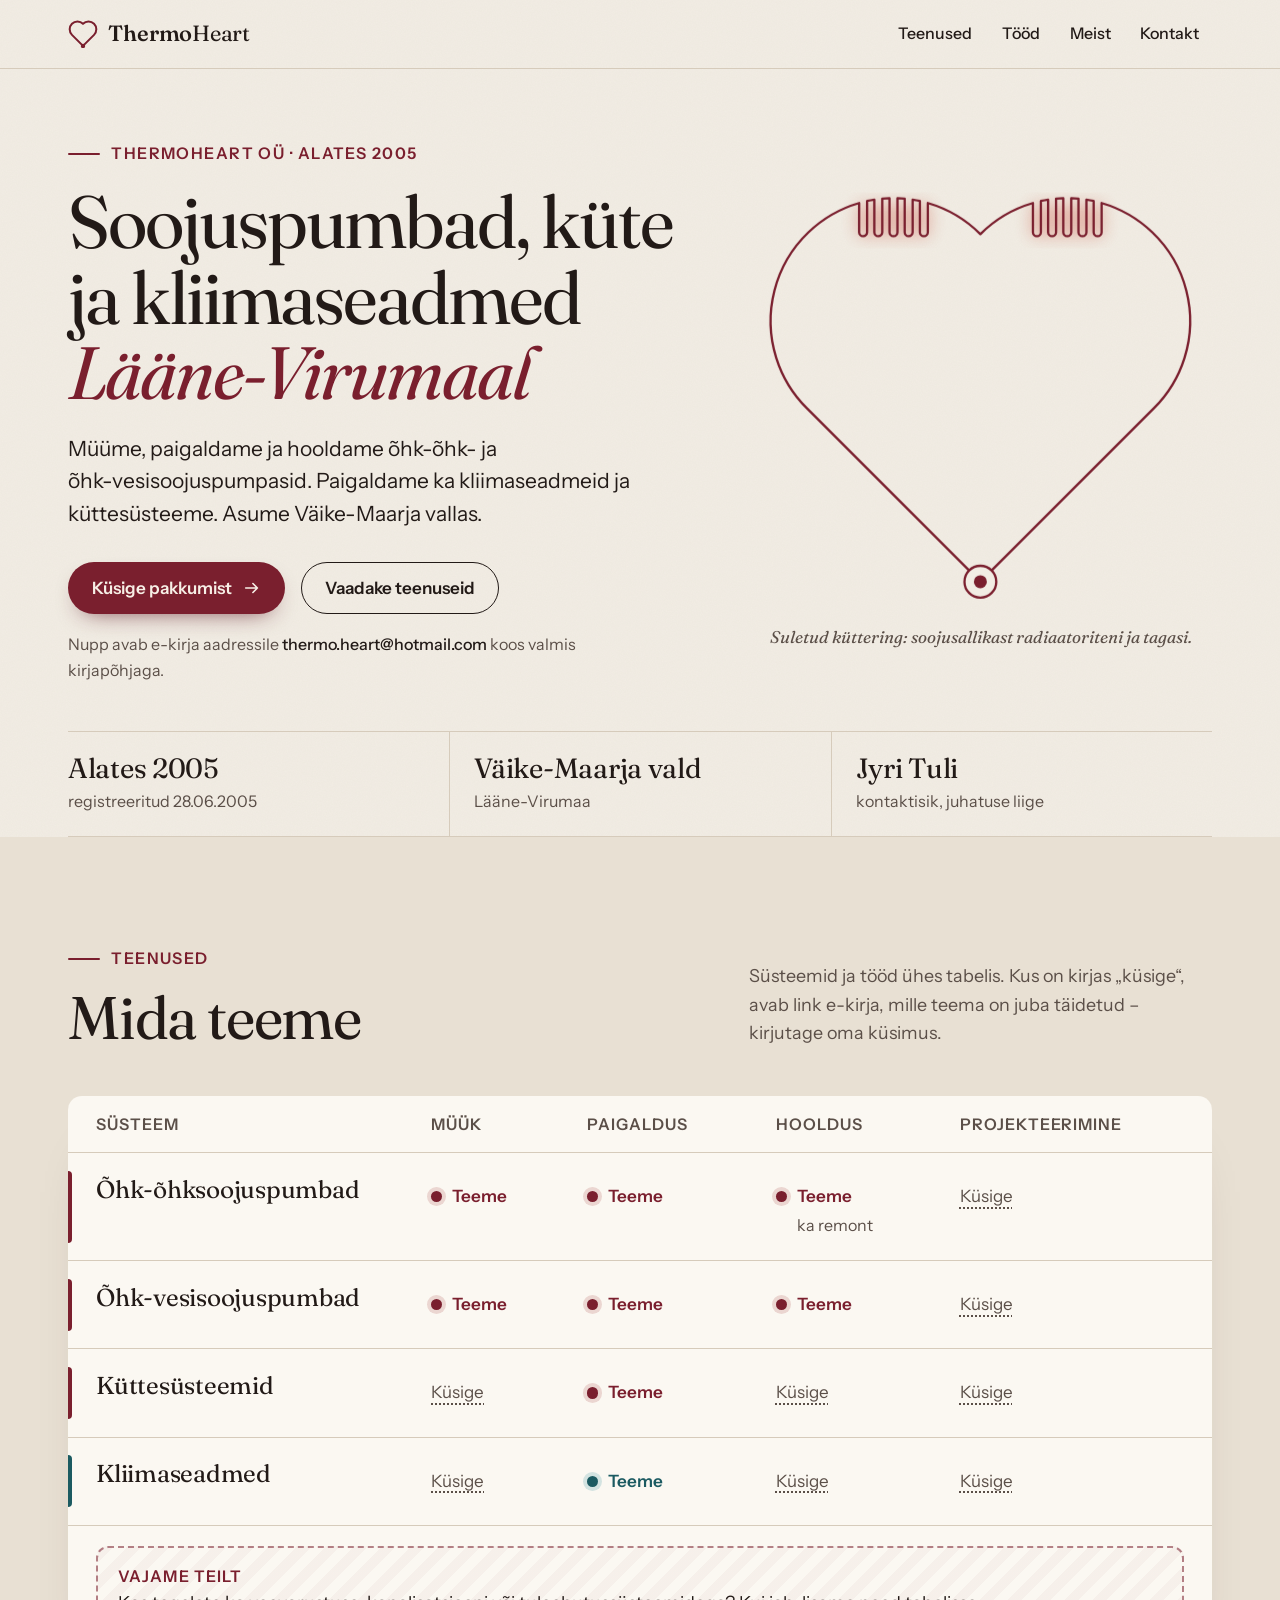
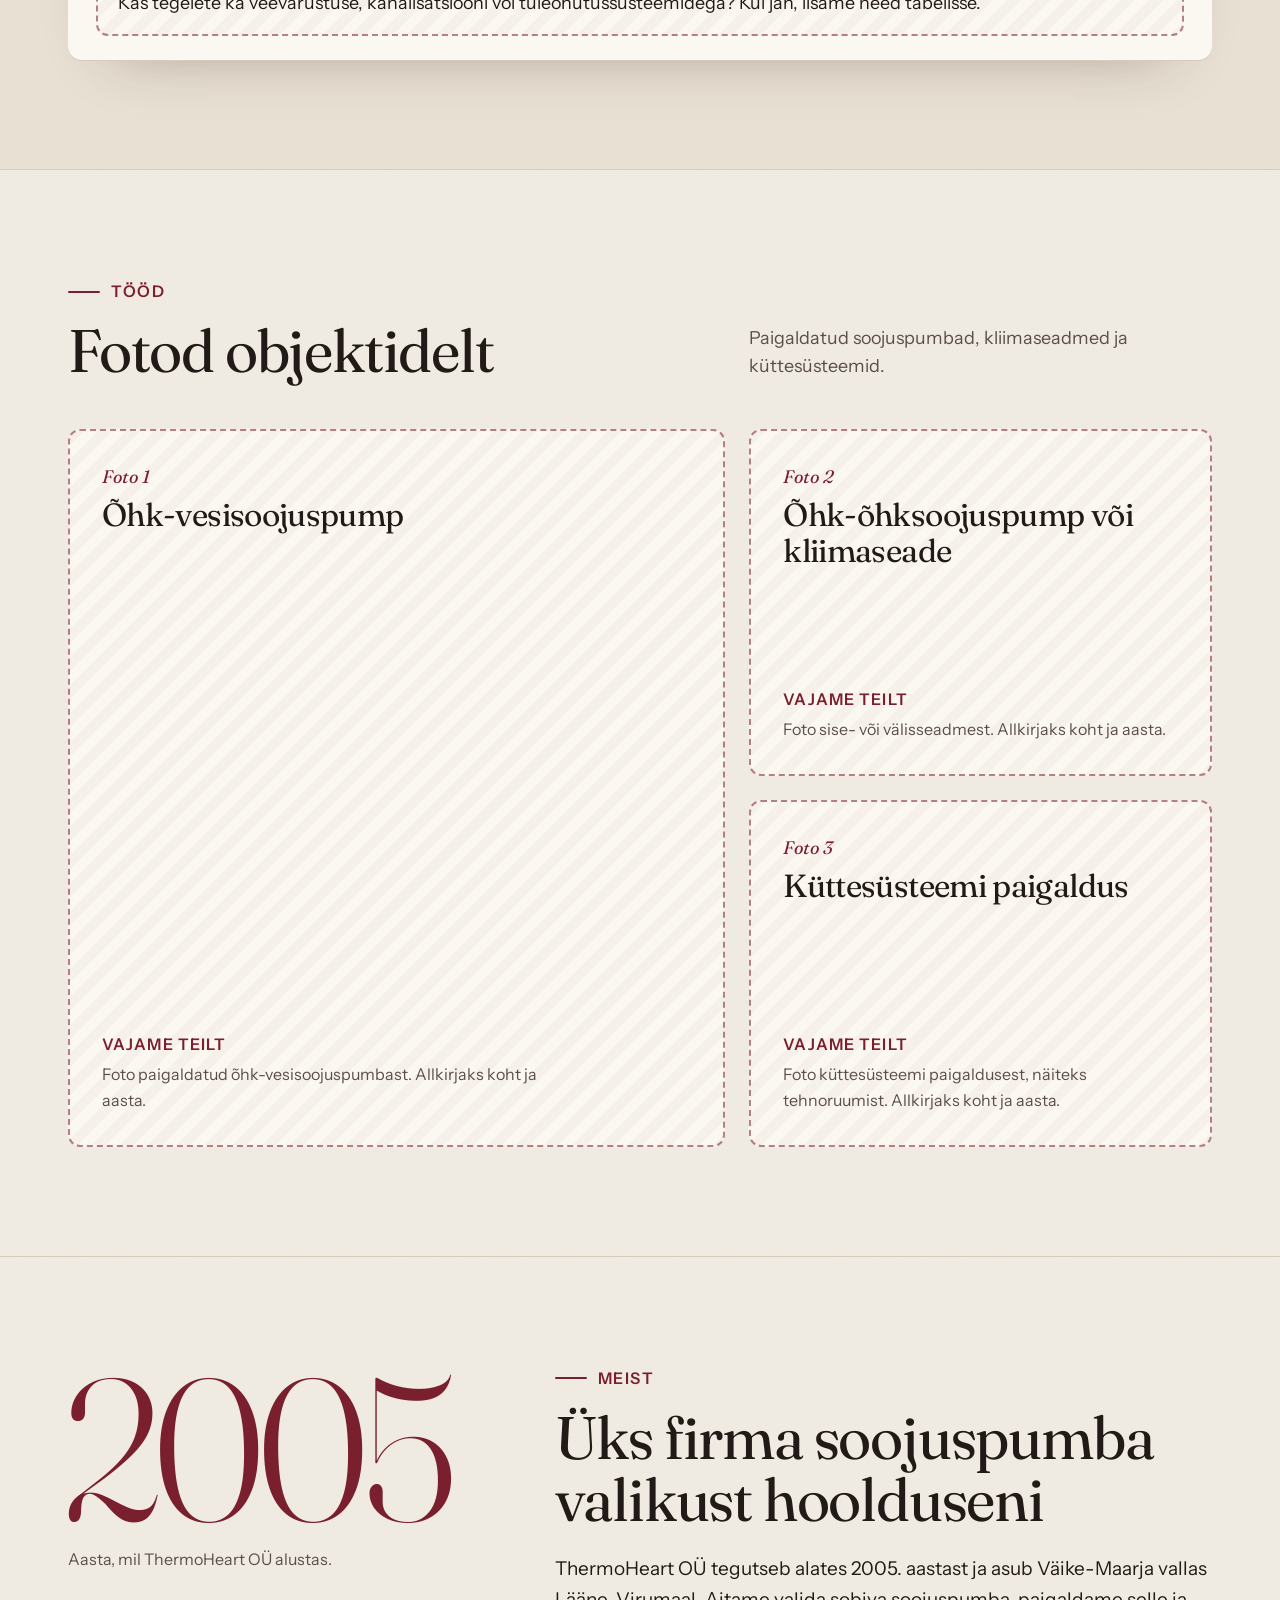
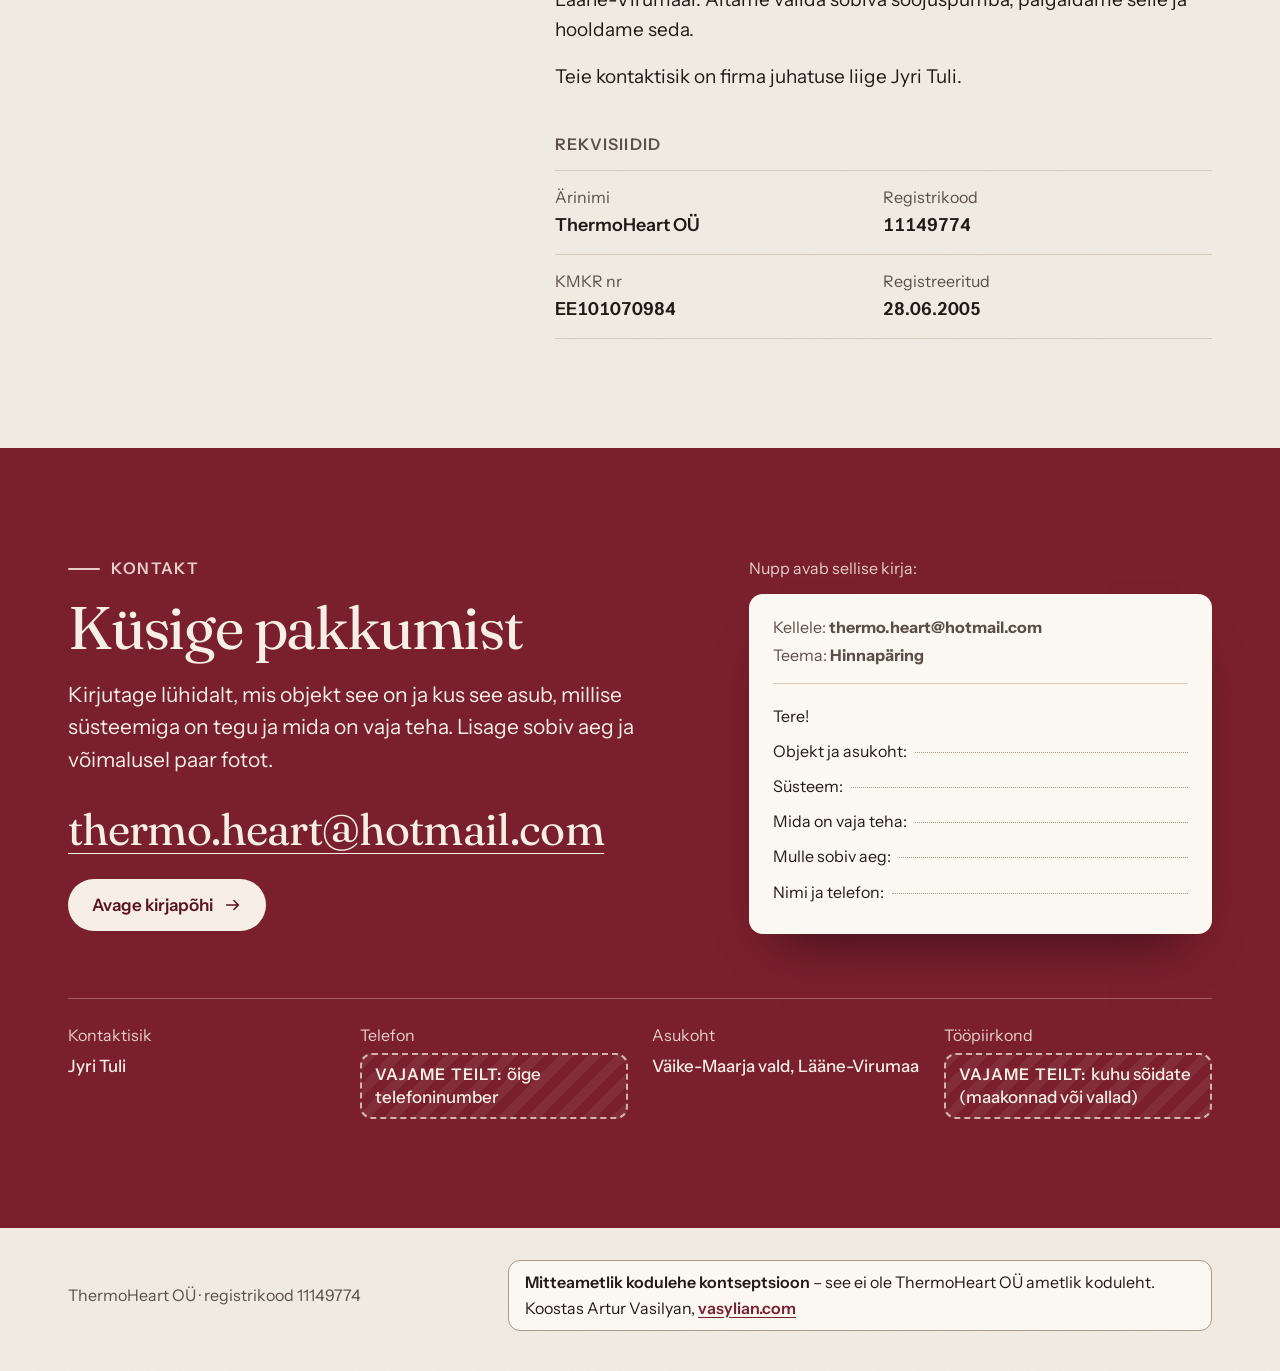
==== index.html @ c73641cb "ThermoHeart OÜ: koncepcija (2026-09-25 13:03)" ====
<!doctype html>
<html lang="et">
<head>
<meta charset="utf-8">
<meta name="viewport" content="width=device-width, initial-scale=1">
<title>ThermoHeart OÜ – soojuspumbad ja küte Lääne-Virumaal</title>
<meta name="description" content="Õhk-õhk- ja õhk-vesisoojuspumpade müük, paigaldus ja hooldus, kliimaseadmete ja küttesüsteemide paigaldus. ThermoHeart OÜ, Väike-Maarja vald.">
<meta name="robots" content="noindex">
<meta property="og:type" content="website">
<meta property="og:locale" content="et_EE">
<meta property="og:title" content="ThermoHeart OÜ – soojuspumbad ja küte Lääne-Virumaal">
<meta property="og:description" content="Soojuspumpade müük, paigaldus ja hooldus, kliimaseadmete ja küttesüsteemide paigaldus. Väike-Maarja vald, alates 2005.">
<meta name="theme-color" content="#F2EDE4">
<link rel="icon" type="image/svg+xml" href="data:image/svg+xml,%3Csvg%20xmlns='http://www.w3.org/2000/svg'%20viewBox='0%200%2064%2064'%3E%3Crect%20width='64'%20height='64'%20rx='14'%20fill='%237A1F2E'/%3E%3Cpath%20d='M32%2053%20L10.79%2031.79%20A15%2015%200%200%201%2032%2010.57%20A15%2015%200%200%201%2053.21%2031.79%20Z'%20fill='none'%20stroke='%23F2EDE4'%20stroke-width='4.2'%20stroke-linejoin='round'/%3E%3Ccircle%20cx='32'%20cy='53'%20r='4'%20fill='%23F2EDE4'/%3E%3C/svg%3E">
<link rel="preconnect" href="https://fonts.googleapis.com">
<link rel="preconnect" href="https://fonts.gstatic.com" crossorigin>
<link rel="stylesheet" href="https://fonts.googleapis.com/css2?family=Fraunces:ital,opsz,wght,SOFT@0,9..144,300..600,50;1,9..144,300..600,50&amp;family=Instrument+Sans:wght@400..600&amp;display=swap">
<script type="application/ld+json">
{
  "@context": "https://schema.org",
  "@type": "HVACBusiness",
  "name": "ThermoHeart OÜ",
  "legalName": "ThermoHeart OÜ",
  "email": "thermo.heart@hotmail.com",
  "foundingDate": "2005-06-28",
  "vatID": "EE101070984",
  "identifier": {"@type": "PropertyValue", "propertyID": "registrikood", "value": "11149774"},
  "address": {"@type": "PostalAddress", "addressLocality": "Väike-Maarja vald", "addressRegion": "Lääne-Viru maakond", "addressCountry": "EE"}
}
</script>
<style>
:root {
  --paper: #F2EDE4;
  --paper-2: #E8E0D3;
  --paper-3: #FBF8F2;
  --ink: #221A17;
  --muted: #5B4F48;
  --line: #D6CBBB;
  --line-strong: #A89A87;
  --wine: #7A1F2E;
  --wine-deep: #5A1320;
  --wine-soft: #EBD6D1;
  --ember: #C9503A;
  --cool: #1B5A61;
  --cool-soft: #D3E3E1;
  --on-wine: #F7EFE6;
  --on-wine-muted: #E6CFCA;
  --serif: "Fraunces", Georgia, "Times New Roman", serif;
  --sans: "Instrument Sans", system-ui, -apple-system, "Segoe UI", Roboto, Arial, sans-serif;
  --maxw: 1240px;
  --gutter: clamp(1rem, 4vw, 3rem);
  --radius: 14px;
}
*, *::before, *::after { box-sizing: border-box; }
html { scroll-behavior: smooth; -webkit-text-size-adjust: 100%; text-size-adjust: 100%; }
body {
  margin: 0;
  background-color: var(--paper);
  background-image: url("data:image/svg+xml,%3Csvg xmlns='http://www.w3.org/2000/svg' width='220' height='220'%3E%3Cfilter id='n'%3E%3CfeTurbulence type='fractalNoise' baseFrequency='.8' numOctaves='2' stitchTiles='stitch'/%3E%3CfeColorMatrix values='0 0 0 0 .36 0 0 0 0 .29 0 0 0 0 .22 0 0 0 .05 0'/%3E%3C/filter%3E%3Crect width='100%25' height='100%25' filter='url(%23n)'/%3E%3C/svg%3E");
  color: var(--ink);
  font-family: var(--sans);
  font-size: clamp(1rem, .96rem + .2vw, 1.125rem);
  line-height: 1.6;
  font-kerning: normal;
  -webkit-font-smoothing: antialiased;
}
img, svg { display: block; max-width: 100%; }
h1, h2, h3 { font-family: var(--serif); font-weight: 400; margin: 0; letter-spacing: -0.02em; font-optical-sizing: auto; }
p, dl, dd, figure, ul { margin: 0; }
ul { padding: 0; list-style: none; }
a { color: inherit; }
:focus-visible { outline: 3px solid var(--ink); outline-offset: 3px; border-radius: 4px; }
.nw { white-space: nowrap; }
.sr-only { position: absolute; width: 1px; height: 1px; overflow: hidden; clip: rect(0 0 0 0); clip-path: inset(50%); white-space: nowrap; }
.wrap { width: 100%; max-width: var(--maxw); margin-inline: auto; padding-inline: var(--gutter); }

/* skip link */
.skip {
  position: absolute; left: 1rem; top: -200px; z-index: 10;
  display: inline-flex; align-items: center; min-height: 44px; padding: .5rem 1rem;
  background: var(--ink); color: var(--paper); border-radius: 8px; text-decoration: none; font-weight: 600;
}
.skip:focus { top: 1rem; }

/* header */
.top { border-bottom: 1px solid var(--line); }
.top .wrap { display: flex; align-items: center; justify-content: space-between; gap: 1rem; padding-block: .75rem; }
.brand {
  display: inline-flex; align-items: center; gap: .65rem; min-height: 44px;
  font-family: var(--serif); font-size: 1.375rem; letter-spacing: -0.01em; text-decoration: none; color: var(--ink);
}
.brand svg { width: 30px; height: 28px; flex: none; }
.brand b { font-weight: 560; }
.nav { display: flex; gap: .25rem; }
.nav a {
  display: inline-flex; align-items: center; min-height: 44px; padding: .25rem .8rem;
  font-size: 1rem; font-weight: 500; text-decoration: none; border-radius: 999px;
  transition: background-color .2s ease, color .2s ease;
}
.nav a:hover { background: var(--paper-2); color: var(--wine); }

/* type helpers */
.kicker {
  display: flex; align-items: center; gap: .7rem;
  font-size: 1rem; font-weight: 600; letter-spacing: .09em; text-transform: uppercase; color: var(--wine);
}
.kicker::before { content: ""; width: 2rem; height: 2px; background: currentColor; border-radius: 2px; flex: none; }
.h2 { font-size: clamp(2.25rem, 1.4rem + 3.2vw, 3.75rem); line-height: 1.04; margin-top: .9rem; text-wrap: balance; }
.section { padding-block: clamp(3.5rem, 2rem + 6vw, 7rem); }
.section-head { display: grid; grid-template-columns: minmax(0, 6fr) minmax(0, 6fr); gap: clamp(1.25rem, 4vw, 4rem); align-items: end; margin-bottom: clamp(2rem, 4vw, 3rem); }
.section-head > p { color: var(--muted); max-width: 36em; }

/* buttons */
.btn {
  display: inline-flex; align-items: center; justify-content: center; gap: .65rem;
  min-height: 52px; padding: .8rem 1.45rem;
  font: 600 1.0625rem/1.2 var(--sans); text-decoration: none; border-radius: 999px;
  border: 1.5px solid transparent;
  transition: background-color .2s ease, color .2s ease, border-color .2s ease, transform .2s ease, box-shadow .2s ease;
}
.btn svg { width: 18px; height: 18px; flex: none; transition: transform .2s ease; }
.btn:hover svg { transform: translateX(3px); }
.btn--primary { background: var(--wine); color: var(--on-wine); box-shadow: 0 10px 24px -14px rgba(90, 19, 32, .9); }
.btn--primary:hover { background: var(--wine-deep); transform: translateY(-1px); box-shadow: 0 14px 28px -14px rgba(90, 19, 32, .95); }
.btn--ghost { border-color: var(--ink); color: var(--ink); }
.btn--ghost:hover { background: var(--ink); color: var(--paper); }
.btn--light { background: var(--on-wine); color: var(--wine-deep); }
.btn--light:hover { background: #FFFFFF; transform: translateY(-1px); }

/* hero */
.hero-grid {
  display: grid; grid-template-columns: minmax(0, 7fr) minmax(0, 5fr);
  gap: clamp(2rem, 5vw, 5rem); align-items: center;
  padding-block: clamp(2.25rem, .5rem + 5vw, 4.5rem) clamp(2rem, 1rem + 2.5vw, 3rem);
}
.hero h1 {
  font-size: clamp(2.375rem, 1.1rem + 4.4vw, 4.75rem); line-height: 1.02; letter-spacing: -0.028em;
  margin: 1.1rem 0 1.4rem; max-width: 17ch; text-wrap: balance;
}
.hero h1 em { font-style: italic; color: var(--wine); }
.lead { font-size: clamp(1.125rem, 1rem + .45vw, 1.3125rem); line-height: 1.55; max-width: 32em; }
.actions { display: flex; flex-wrap: wrap; gap: .75rem 1rem; margin-top: 2rem; }
.note { margin-top: 1.1rem; font-size: 1rem; color: var(--muted); max-width: 34em; }
.note span { color: var(--ink); font-weight: 500; overflow-wrap: anywhere; }

.mark { position: relative; }
.mark svg { width: 100%; max-width: 470px; height: auto; margin-inline: auto; overflow: visible; }
.mark figcaption { margin-top: .5rem; text-align: center; font-family: var(--serif); font-style: italic; font-size: 1.0625rem; color: var(--muted); }
.loop { fill: none; stroke-linejoin: round; stroke-linecap: round; }
.loop-base { stroke: var(--wine); stroke-width: 1.6; }
.loop-warm { stroke: var(--ember); stroke-width: 8; opacity: .16; stroke-dasharray: 100 120; stroke-dashoffset: 106; animation: warm 5s linear .5s 1 forwards, cool 1.4s ease 5.5s 1 forwards; }
.loop-pulse { stroke: var(--ember); stroke-width: 3.2; stroke-dasharray: 6 200; stroke-dashoffset: 6; animation: pulse 5s linear .5s 1 forwards; }
.rad-glow { fill: var(--ember); opacity: 0; animation: glow 1.1s ease-out 1.7s 1 forwards; }
.rad-glow--r { animation-delay: 3s; }
.loop-pulse--glow { stroke-width: 9; opacity: .55; }
.source-ring { fill: var(--paper); stroke: var(--wine); stroke-width: 1.6; }
.source-core { fill: var(--wine); }
@keyframes warm { to { stroke-dashoffset: 0; } }
@keyframes cool { to { opacity: 0; } }
@keyframes pulse { to { stroke-dashoffset: -100; } }
@keyframes glow { to { opacity: .3; } }

.facts { border-top: 1px solid var(--line); border-bottom: 1px solid var(--line); }
.facts ul { display: grid; grid-template-columns: repeat(3, minmax(0, 1fr)); }
.facts li { padding: 1.25rem 1.5rem 1.35rem; border-left: 1px solid var(--line); }
.facts li:first-child { border-left: 0; padding-left: 0; }
.facts strong { display: block; font-family: var(--serif); font-weight: 400; font-size: clamp(1.375rem, 1.1rem + .8vw, 1.75rem); line-height: 1.2; letter-spacing: -0.01em; }
.facts span { display: block; margin-top: .2rem; font-size: 1rem; color: var(--muted); }

/* services matrix */
.services { background: var(--paper-2); border-bottom: 1px solid var(--line); }
.matrix-card { background: var(--paper-3); border-radius: var(--radius); box-shadow: 0 1px 0 var(--line), 0 30px 60px -45px rgba(60, 30, 20, .45); overflow: hidden; }
.matrix { width: 100%; border-collapse: collapse; }
.matrix thead th {
  padding: 1.1rem 1.25rem; text-align: left; vertical-align: bottom;
  font: 600 1rem/1.3 var(--sans); letter-spacing: .06em; text-transform: uppercase; color: var(--muted);
  border-bottom: 1px solid var(--line);
}
.matrix thead th:first-child { padding-left: 1.75rem; width: 30%; }
.matrix tbody th {
  position: relative; padding: 1.35rem 1.25rem 1.35rem 1.75rem; text-align: left; vertical-align: top;
  font-family: var(--serif); font-weight: 400; font-size: clamp(1.25rem, 1.05rem + .6vw, 1.5625rem); line-height: 1.2; letter-spacing: -0.01em;
}
.matrix tbody th::before { content: ""; position: absolute; left: 0; top: 1.1rem; bottom: 1.1rem; width: 4px; border-radius: 0 4px 4px 0; background: var(--wine); }
.matrix tbody tr.is-cool th::before { background: var(--cool); }
.matrix td { padding: 1.35rem 1.25rem; vertical-align: top; font-size: 1.0625rem; }
.matrix tbody tr + tr > * { border-top: 1px solid var(--line); }
.matrix tbody tr { transition: background-color .2s ease; }
.matrix tbody tr:hover { background: rgba(122, 31, 46, .045); }
.matrix tbody tr.is-cool:hover { background: rgba(27, 90, 97, .06); }
.yes { display: inline-flex; align-items: center; gap: .6rem; min-height: 44px; font-weight: 600; color: var(--wine); }
.yes::before { content: ""; flex: none; width: .7rem; height: .7rem; border-radius: 50%; background: currentColor; box-shadow: 0 0 0 4px var(--wine-soft); }
.is-cool .yes { color: var(--cool); }
.is-cool .yes::before { box-shadow: 0 0 0 4px var(--cool-soft); }
.yes-note { display: block; font-size: 1rem; color: var(--muted); font-weight: 400; margin-top: -.35rem; padding-left: 1.3rem; }
.ask {
  position: relative; display: inline-flex; align-items: center; min-height: 44px;
  color: var(--muted); text-decoration: underline; text-decoration-style: dotted; text-decoration-thickness: 1.5px; text-underline-offset: .28em;
  transition: color .2s ease;
}
.ask::after { content: "→"; position: absolute; left: 100%; margin-left: .3rem; text-decoration: none; opacity: 0; transform: translateX(-4px); transition: opacity .2s ease, transform .2s ease; }
.ask:hover { color: var(--wine); text-decoration-style: solid; }
.ask:hover::after, .ask:focus-visible::after { opacity: 1; transform: none; }
.matrix-foot { padding: 1.25rem 1.75rem 1.5rem; border-top: 1px solid var(--line); }

/* placeholders */
[data-zaglushka] {
  border: 2px dashed rgba(122, 31, 46, .55);
  background: repeating-linear-gradient(135deg, rgba(122, 31, 46, .035) 0 10px, transparent 10px 20px), var(--paper-3);
  border-radius: 12px; color: var(--ink);
}
.z-label { display: block; font-size: 1rem; font-weight: 600; letter-spacing: .07em; text-transform: uppercase; color: var(--wine); }
.z-block { padding: 1rem 1.25rem; }
.z-inline { display: inline-block; padding: .45rem .8rem; line-height: 1.4; }
.z-inline .z-label { display: inline; margin-right: .1rem; }

/* works */
.works { display: grid; grid-template-columns: minmax(0, 7fr) minmax(0, 5fr); grid-template-rows: auto auto; gap: clamp(1rem, 2vw, 1.5rem); }
.shot { display: flex; flex-direction: column; justify-content: space-between; gap: 1.5rem; padding: clamp(1.25rem, 2.5vw, 2rem); aspect-ratio: 4 / 3; }
.shot:first-child { grid-row: span 2; aspect-ratio: auto; min-height: 30rem; }
.shot-no { font-family: var(--serif); font-style: italic; font-size: 1.125rem; color: var(--wine); }
.shot h3 { font-size: clamp(1.5rem, 1.2rem + 1vw, 2.125rem); line-height: 1.12; margin-top: .35rem; }
.shot > p { font-size: 1rem; color: var(--muted); max-width: 30em; }
.shot p .z-label { margin-bottom: .25rem; }

/* about */
.about { border-top: 1px solid var(--line); }
.about .wrap { display: grid; grid-template-columns: minmax(0, 5fr) minmax(0, 7fr); gap: clamp(2rem, 5vw, 5rem); align-items: start; }
.year { position: sticky; top: 2rem; }
.year-num { display: block; margin-left: -.035em; font-family: var(--serif); font-weight: 300; font-size: clamp(6rem, 3rem + 12vw, 13.5rem); line-height: .82; letter-spacing: -0.05em; color: var(--wine); }
.year-cap { display: block; margin-top: 1rem; font-size: 1rem; color: var(--muted); }
.about-text { font-size: clamp(1.0625rem, 1rem + .3vw, 1.1875rem); max-width: 36em; margin-top: 1.5rem; }
.about-text + .about-text { margin-top: 1rem; }
.reqs { margin-top: 2.5rem; }
.reqs h3 { font-family: var(--sans); font-size: 1rem; font-weight: 600; letter-spacing: .07em; text-transform: uppercase; color: var(--muted); }
.reqs dl { margin-top: .75rem; display: grid; grid-template-columns: repeat(2, minmax(0, 1fr)); border-top: 1px solid var(--line); }
.reqs dl div { padding: .9rem 0; border-bottom: 1px solid var(--line); }
.reqs dl div:nth-child(odd) { padding-right: 1rem; }
.reqs dt { font-size: 1rem; color: var(--muted); }
.reqs dd { font-weight: 600; font-variant-numeric: tabular-nums; }

/* contact */
.contact { background: var(--wine); color: var(--on-wine); }
.contact :focus-visible { outline-color: var(--on-wine); }
.contact .kicker { color: var(--on-wine-muted); }
.contact-grid { display: grid; grid-template-columns: minmax(0, 7fr) minmax(0, 5fr); gap: clamp(2rem, 5vw, 5rem); align-items: start; }
.contact .lead { color: var(--on-wine); margin-top: 1.25rem; }
.mail-big {
  display: inline-flex; align-items: center; min-height: 44px; margin-top: 1.75rem;
  font-family: var(--serif); font-size: clamp(1.5rem, 1rem + 2.2vw, 2.75rem); line-height: 1.15; letter-spacing: -0.015em;
  color: var(--on-wine); text-decoration: underline; text-decoration-thickness: 1px; text-underline-offset: .18em; overflow-wrap: anywhere;
  transition: text-decoration-thickness .2s ease;
}
.mail-big:hover { text-decoration-thickness: 3px; }
.contact .actions { margin-top: 1.5rem; }
.letter-cap { font-size: 1rem; color: var(--on-wine-muted); margin-bottom: .75rem; }
.letter { background: var(--paper-3); color: var(--ink); border-radius: var(--radius); padding: 1.35rem 1.5rem 1.5rem; box-shadow: 0 30px 50px -30px rgba(20, 5, 8, .7); }
.letter-head { display: grid; gap: .15rem; padding-bottom: .9rem; border-bottom: 1px solid var(--line); font-size: 1rem; }
.letter-head span { color: var(--muted); }
.letter-body { padding-top: .9rem; font-size: 1rem; }
.letter-body li { display: flex; gap: .5rem; align-items: baseline; padding: .3rem 0; }
.letter-body li::after { content: ""; flex: 1; border-bottom: 1.5px dotted var(--line-strong); transform: translateY(-.25em); }
.letter-body li:first-child::after { display: none; }
.contact-list { margin-top: clamp(2.5rem, 5vw, 4rem); display: grid; grid-template-columns: repeat(4, minmax(0, 1fr)); gap: 1.5rem; border-top: 1px solid rgba(247, 239, 230, .3); padding-top: 1.5rem; }
.contact-list dt { font-size: 1rem; color: var(--on-wine-muted); }
.contact-list dd { margin-top: .3rem; font-size: 1.0625rem; font-weight: 500; }
.contact [data-zaglushka] { border-color: rgba(247, 239, 230, .7); background: repeating-linear-gradient(135deg, rgba(247, 239, 230, .07) 0 10px, transparent 10px 20px); color: var(--on-wine); }
.contact .z-label { color: var(--on-wine); }

/* footer */
.foot .wrap { display: flex; flex-wrap: wrap; align-items: center; justify-content: space-between; gap: 1rem 2rem; padding-block: 2rem 2.5rem; font-size: 1rem; }
.foot-legal { color: var(--muted); }
.pometka { padding: .55rem 1rem; border: 1px solid var(--line-strong); border-radius: 12px; color: var(--ink); background: var(--paper-3); max-width: 44rem; }
.pometka strong { font-weight: 600; }
.pometka a { display: inline-block; padding-block: 10px; margin-block: -10px; color: var(--wine); font-weight: 600; text-underline-offset: .2em; }

/* responsive */
@media (min-width: 900px) {
  .hero-grid, .section-head, .works, .about .wrap, .contact-grid { grid-template-columns: repeat(12, minmax(0, 1fr)); column-gap: 1.5rem; }
  .hero-text, .section-head > div, .contact-grid > div:first-child, .works .shot:first-child { grid-column: 1 / 8; }
  .mark, .section-head > p, .contact-grid > div:last-child, .works .shot:not(:first-child) { grid-column: 8 / -1; }
  .about .year { grid-column: 1 / 6; }
  .about .wrap > div { grid-column: 6 / -1; }
}
@media (min-width: 640px) and (max-width: 899px) {
  .matrix tbody { grid-template-columns: repeat(2, minmax(0, 1fr)); }
}
@media (max-width: 1023px) {
  .contact-list { grid-template-columns: repeat(2, minmax(0, 1fr)); }
}
@media (max-width: 899px) {
  .hero-grid { grid-template-columns: minmax(0, 1fr); }
  .mark svg { max-width: 340px; }
  .section-head, .about .wrap, .contact-grid { grid-template-columns: minmax(0, 1fr); }
  .section-head { align-items: start; }
  .year { position: static; }
  .works { grid-template-columns: minmax(0, 1fr); }
  .shot:first-child { grid-row: auto; min-height: 0; aspect-ratio: 4 / 3; }
}
@media (max-width: 899px) {
  .matrix-card { background: none; box-shadow: none; border-radius: 0; overflow: visible; }
  .matrix, .matrix tbody, .matrix tr, .matrix th, .matrix td { display: block; }
  .matrix thead { position: absolute; width: 1px; height: 1px; overflow: hidden; clip: rect(0 0 0 0); clip-path: inset(50%); }
  .matrix tbody { display: grid; gap: 1rem; }
  .matrix tbody tr { background: var(--paper-3); border-radius: var(--radius); box-shadow: 0 1px 0 var(--line); padding: .25rem 0 .5rem; }
  .matrix tbody tr + tr > th { border-top: 0; }
  .matrix tbody th { padding: 1.1rem 1.25rem .6rem 1.4rem; }
  .matrix tbody th::before { top: 1.1rem; bottom: auto; height: 1.6rem; }
  .matrix td { display: flex; align-items: center; justify-content: space-between; gap: 1rem; padding: .15rem 1.25rem .15rem 1.4rem; border-top: 1px solid var(--line); }
  .matrix td::before { content: attr(data-label); content: attr(data-label) / ""; color: var(--muted); font-size: 1rem; }
  .matrix td .cell { text-align: right; }
  .yes-note { margin-top: -.5rem; margin-bottom: .4rem; padding-left: 0; }
  .matrix-foot { margin-top: 1rem; padding: 0; border-top: 0; }
}
@media (max-width: 639px) {
  .nav a:not(:last-child) { display: none; }
  .facts ul { grid-template-columns: minmax(0, 1fr); }
  .facts li, .facts li:first-child { border-left: 0; padding: 1rem 0; }
  .facts li + li { border-top: 1px solid var(--line); }
  .actions .btn { width: 100%; }
  .reqs dl { grid-template-columns: minmax(0, 1fr); }
  .reqs dl div:nth-child(odd) { padding-right: 0; }
  .contact-list { grid-template-columns: minmax(0, 1fr); }
  .shot { aspect-ratio: auto; min-height: 16rem; }
  .shot:first-child { aspect-ratio: auto; min-height: 16rem; }
}
@media (prefers-reduced-motion: reduce) {
  html { scroll-behavior: auto; }
  *, *::before, *::after { animation: none !important; transition: none !important; }
  .loop-warm, .loop-pulse { display: none; }
  .rad-glow { opacity: .3; }
}
</style>
</head>
<body>
<a class="skip" href="#sisu">Põhisisu juurde</a>

<header class="top">
  <div class="wrap">
    <a class="brand" href="#algus" aria-label="ThermoHeart OÜ, lehe algusesse">
      <svg viewBox="40 70 320 305" aria-hidden="true" focusable="false"><path d="M200 352 L79.79 231.79 A85 85 0 0 1 200 111.58 A85 85 0 0 1 320.21 231.79 Z" fill="none" stroke="#7A1F2E" stroke-width="22" stroke-linejoin="round"/><circle cx="200" cy="352" r="24" fill="#7A1F2E"/></svg>
      <span><b>Thermo</b>Heart</span>
    </a>
    <nav class="nav" aria-label="Lehe osad">
      <a href="#teenused">Teenused</a>
      <a href="#tood">Tööd</a>
      <a href="#meist">Meist</a>
      <a href="#kontakt">Kontakt</a>
    </nav>
  </div>
</header>

<main id="sisu">
  <section class="hero" id="algus" aria-labelledby="h1">
    <div class="wrap hero-grid">
      <div class="hero-text">
        <p class="kicker">ThermoHeart OÜ · alates 2005</p>
        <h1 id="h1">Soojuspumbad, küte ja kliimaseadmed <em>Lääne-Virumaal</em></h1>
        <p class="lead">Müüme, paigaldame ja hooldame <span class="nw">õhk-õhk-</span> ja <span class="nw">õhk-vesisoojuspumpasid</span>. Paigaldame ka kliimaseadmeid ja küttesüsteeme. Asume Väike-Maarja vallas.</p>
        <div class="actions">
          <a class="btn btn--primary" href="mailto:thermo.heart@hotmail.com?subject=Hinnap%C3%A4ring&amp;body=Tere%21%0D%0A%0D%0AObjekt%20ja%20asukoht%20%28nt%20eramu%20v%C3%B5i%20talu%2C%20k%C3%BCla%20ja%20vald%29%3A%0D%0A%0D%0AS%C3%BCsteem%20%28nt%20%C3%B5hk-vesisoojuspump%2C%20k%C3%BCttes%C3%BCsteem%2C%20kliimaseade%29%3A%0D%0A%0D%0AMida%20on%20vaja%20teha%20%28nt%20paigaldus%2C%20hooldus%2C%20remont%29%3A%0D%0A%0D%0AMulle%20sobiv%20aeg%3A%0D%0A%0D%0ANimi%20ja%20telefon%3A%0D%0A">Küsige pakkumist <svg viewBox="0 0 20 20" aria-hidden="true" focusable="false"><path d="M3 10h13M11 5l5 5-5 5" fill="none" stroke="currentColor" stroke-width="1.8" stroke-linecap="round" stroke-linejoin="round"/></svg></a>
          <a class="btn btn--ghost" href="#teenused">Vaadake teenuseid</a>
        </div>
        <p class="note">Nupp avab e-kirja aadressile <span>thermo.heart@hotmail.com</span> koos valmis kirjapõhjaga.</p>
      </div>
      <figure class="mark">
        <svg viewBox="40 70 320 305" role="img" aria-labelledby="mark-title">
          <title id="mark-title">Ühe joonega joonistatud südamekujuline küttering: soojusallikas ja kaks radiaatorit</title>
          <defs>
            <filter id="glow" x="-20%" y="-20%" width="140%" height="140%"><feGaussianBlur stdDeviation="2.4"/></filter>
            <filter id="soft" x="-30%" y="-30%" width="160%" height="160%"><feGaussianBlur stdDeviation="5"/></filter>
          </defs>
          <rect class="rad-glow" filter="url(#soft)" x="114" y="90" width="52" height="24" rx="4"/>
          <rect class="rad-glow rad-glow--r" filter="url(#soft)" x="234" y="90" width="52" height="24" rx="4"/>
          <path class="loop loop-warm" pathLength="100" d="M200 352 L79.79 231.79 A85 85 0 0 1 116.15 90.09 L116.15 110.25 A2.75 2.75 0 0 0 121.65 110.25 L121.65 88.68 A85 85 0 0 1 126.65 87.74 L126.65 110.25 A2.75 2.75 0 0 0 132.15 110.25 L132.15 87.05 A85 85 0 0 1 137.15 86.74 L137.15 110.25 A2.75 2.75 0 0 0 142.65 110.25 L142.65 86.74 A85 85 0 0 1 147.65 87.05 L147.65 110.25 A2.75 2.75 0 0 0 153.15 110.25 L153.15 87.74 A85 85 0 0 1 158.15 88.68 L158.15 110.25 A2.75 2.75 0 0 0 163.65 110.25 L163.65 90.09 A85 85 0 0 1 200 111.58 A85 85 0 0 1 236.35 90.09 L236.35 110.25 A2.75 2.75 0 0 0 241.85 110.25 L241.85 88.68 A85 85 0 0 1 246.85 87.74 L246.85 110.25 A2.75 2.75 0 0 0 252.35 110.25 L252.35 87.05 A85 85 0 0 1 257.35 86.74 L257.35 110.25 A2.75 2.75 0 0 0 262.85 110.25 L262.85 86.74 A85 85 0 0 1 267.85 87.05 L267.85 110.25 A2.75 2.75 0 0 0 273.35 110.25 L273.35 87.74 A85 85 0 0 1 278.35 88.68 L278.35 110.25 A2.75 2.75 0 0 0 283.85 110.25 L283.85 90.09 A85 85 0 0 1 320.21 231.79 Z"/>
          <path class="loop loop-base" d="M200 352 L79.79 231.79 A85 85 0 0 1 116.15 90.09 L116.15 110.25 A2.75 2.75 0 0 0 121.65 110.25 L121.65 88.68 A85 85 0 0 1 126.65 87.74 L126.65 110.25 A2.75 2.75 0 0 0 132.15 110.25 L132.15 87.05 A85 85 0 0 1 137.15 86.74 L137.15 110.25 A2.75 2.75 0 0 0 142.65 110.25 L142.65 86.74 A85 85 0 0 1 147.65 87.05 L147.65 110.25 A2.75 2.75 0 0 0 153.15 110.25 L153.15 87.74 A85 85 0 0 1 158.15 88.68 L158.15 110.25 A2.75 2.75 0 0 0 163.65 110.25 L163.65 90.09 A85 85 0 0 1 200 111.58 A85 85 0 0 1 236.35 90.09 L236.35 110.25 A2.75 2.75 0 0 0 241.85 110.25 L241.85 88.68 A85 85 0 0 1 246.85 87.74 L246.85 110.25 A2.75 2.75 0 0 0 252.35 110.25 L252.35 87.05 A85 85 0 0 1 257.35 86.74 L257.35 110.25 A2.75 2.75 0 0 0 262.85 110.25 L262.85 86.74 A85 85 0 0 1 267.85 87.05 L267.85 110.25 A2.75 2.75 0 0 0 273.35 110.25 L273.35 87.74 A85 85 0 0 1 278.35 88.68 L278.35 110.25 A2.75 2.75 0 0 0 283.85 110.25 L283.85 90.09 A85 85 0 0 1 320.21 231.79 Z"/>
          <path class="loop loop-pulse loop-pulse--glow" pathLength="100" filter="url(#glow)" d="M200 352 L79.79 231.79 A85 85 0 0 1 116.15 90.09 L116.15 110.25 A2.75 2.75 0 0 0 121.65 110.25 L121.65 88.68 A85 85 0 0 1 126.65 87.74 L126.65 110.25 A2.75 2.75 0 0 0 132.15 110.25 L132.15 87.05 A85 85 0 0 1 137.15 86.74 L137.15 110.25 A2.75 2.75 0 0 0 142.65 110.25 L142.65 86.74 A85 85 0 0 1 147.65 87.05 L147.65 110.25 A2.75 2.75 0 0 0 153.15 110.25 L153.15 87.74 A85 85 0 0 1 158.15 88.68 L158.15 110.25 A2.75 2.75 0 0 0 163.65 110.25 L163.65 90.09 A85 85 0 0 1 200 111.58 A85 85 0 0 1 236.35 90.09 L236.35 110.25 A2.75 2.75 0 0 0 241.85 110.25 L241.85 88.68 A85 85 0 0 1 246.85 87.74 L246.85 110.25 A2.75 2.75 0 0 0 252.35 110.25 L252.35 87.05 A85 85 0 0 1 257.35 86.74 L257.35 110.25 A2.75 2.75 0 0 0 262.85 110.25 L262.85 86.74 A85 85 0 0 1 267.85 87.05 L267.85 110.25 A2.75 2.75 0 0 0 273.35 110.25 L273.35 87.74 A85 85 0 0 1 278.35 88.68 L278.35 110.25 A2.75 2.75 0 0 0 283.85 110.25 L283.85 90.09 A85 85 0 0 1 320.21 231.79 Z"/>
          <path class="loop loop-pulse" pathLength="100" d="M200 352 L79.79 231.79 A85 85 0 0 1 116.15 90.09 L116.15 110.25 A2.75 2.75 0 0 0 121.65 110.25 L121.65 88.68 A85 85 0 0 1 126.65 87.74 L126.65 110.25 A2.75 2.75 0 0 0 132.15 110.25 L132.15 87.05 A85 85 0 0 1 137.15 86.74 L137.15 110.25 A2.75 2.75 0 0 0 142.65 110.25 L142.65 86.74 A85 85 0 0 1 147.65 87.05 L147.65 110.25 A2.75 2.75 0 0 0 153.15 110.25 L153.15 87.74 A85 85 0 0 1 158.15 88.68 L158.15 110.25 A2.75 2.75 0 0 0 163.65 110.25 L163.65 90.09 A85 85 0 0 1 200 111.58 A85 85 0 0 1 236.35 90.09 L236.35 110.25 A2.75 2.75 0 0 0 241.85 110.25 L241.85 88.68 A85 85 0 0 1 246.85 87.74 L246.85 110.25 A2.75 2.75 0 0 0 252.35 110.25 L252.35 87.05 A85 85 0 0 1 257.35 86.74 L257.35 110.25 A2.75 2.75 0 0 0 262.85 110.25 L262.85 86.74 A85 85 0 0 1 267.85 87.05 L267.85 110.25 A2.75 2.75 0 0 0 273.35 110.25 L273.35 87.74 A85 85 0 0 1 278.35 88.68 L278.35 110.25 A2.75 2.75 0 0 0 283.85 110.25 L283.85 90.09 A85 85 0 0 1 320.21 231.79 Z"/>
          <circle class="source-ring" cx="200" cy="352" r="11"/>
          <circle class="source-core" cx="200" cy="352" r="4.5"/>
        </svg>
        <figcaption>Suletud küttering: soojusallikast radiaatoriteni ja tagasi.</figcaption>
      </figure>
    </div>
    <div class="wrap">
      <div class="facts">
        <ul>
          <li><strong>Alates 2005</strong><span>registreeritud 28.06.2005</span></li>
          <li><strong>Väike-Maarja vald</strong><span>Lääne-Virumaa</span></li>
          <li><strong>Jyri Tuli</strong><span>kontaktisik, juhatuse liige</span></li>
        </ul>
      </div>
    </div>
  </section>

  <section class="section services" id="teenused" aria-labelledby="teenused-h">
    <div class="wrap">
      <div class="section-head">
        <div>
          <p class="kicker">Teenused</p>
          <h2 class="h2" id="teenused-h">Mida teeme</h2>
        </div>
        <p>Süsteemid ja tööd ühes tabelis. Kus on kirjas „küsige“, avab link e-kirja, mille teema on juba täidetud – kirjutage oma küsimus.</p>
      </div>
      <div class="matrix-card">
        <table class="matrix">
          <caption class="sr-only">ThermoHeart OÜ teenused: süsteemid ja tööd</caption>
          <thead>
            <tr><th scope="col">Süsteem</th><th scope="col">Müük</th><th scope="col">Paigaldus</th><th scope="col">Hooldus</th><th scope="col">Projekteerimine</th></tr>
          </thead>
          <tbody>
            <tr>
              <th scope="row">Õhk-õhksoojuspumbad</th>
              <td data-label="Müük"><span class="cell"><span class="yes">Teeme</span></span></td>
              <td data-label="Paigaldus"><span class="cell"><span class="yes">Teeme</span></span></td>
              <td data-label="Hooldus"><span class="cell"><span class="yes">Teeme</span><span class="yes-note">ka remont</span></span></td>
              <td data-label="Projekteerimine"><span class="cell"><a class="ask" href="mailto:thermo.heart@hotmail.com?subject=K%C3%BCsimus%3A%20%C3%B5hk-%C3%B5hksoojuspumbad%20%E2%80%93%20projekteerimine&amp;body=Tere%21%0D%0A%0D%0AObjekt%20ja%20asukoht%3A%0D%0A%0D%0AMinu%20k%C3%BCsimus%3A%0D%0A%0D%0ANimi%20ja%20telefon%3A%0D%0A" aria-label="Küsige e-kirjaga: õhk-õhksoojuspumpade projekteerimine">Küsige</a></span></td>
            </tr>
            <tr>
              <th scope="row">Õhk-vesisoojuspumbad</th>
              <td data-label="Müük"><span class="cell"><span class="yes">Teeme</span></span></td>
              <td data-label="Paigaldus"><span class="cell"><span class="yes">Teeme</span></span></td>
              <td data-label="Hooldus"><span class="cell"><span class="yes">Teeme</span></span></td>
              <td data-label="Projekteerimine"><span class="cell"><a class="ask" href="mailto:thermo.heart@hotmail.com?subject=K%C3%BCsimus%3A%20%C3%B5hk-vesisoojuspumbad%20%E2%80%93%20projekteerimine&amp;body=Tere%21%0D%0A%0D%0AObjekt%20ja%20asukoht%3A%0D%0A%0D%0AMinu%20k%C3%BCsimus%3A%0D%0A%0D%0ANimi%20ja%20telefon%3A%0D%0A" aria-label="Küsige e-kirjaga: õhk-vesisoojuspumpade projekteerimine">Küsige</a></span></td>
            </tr>
            <tr>
              <th scope="row">Küttesüsteemid</th>
              <td data-label="Müük"><span class="cell"><a class="ask" href="mailto:thermo.heart@hotmail.com?subject=K%C3%BCsimus%3A%20k%C3%BCttes%C3%BCsteemid%20%E2%80%93%20m%C3%BC%C3%BCk&amp;body=Tere%21%0D%0A%0D%0AObjekt%20ja%20asukoht%3A%0D%0A%0D%0AMinu%20k%C3%BCsimus%3A%0D%0A%0D%0ANimi%20ja%20telefon%3A%0D%0A" aria-label="Küsige e-kirjaga: küttesüsteemide müük">Küsige</a></span></td>
              <td data-label="Paigaldus"><span class="cell"><span class="yes">Teeme</span></span></td>
              <td data-label="Hooldus"><span class="cell"><a class="ask" href="mailto:thermo.heart@hotmail.com?subject=K%C3%BCsimus%3A%20k%C3%BCttes%C3%BCsteemid%20%E2%80%93%20hooldus&amp;body=Tere%21%0D%0A%0D%0AObjekt%20ja%20asukoht%3A%0D%0A%0D%0AMinu%20k%C3%BCsimus%3A%0D%0A%0D%0ANimi%20ja%20telefon%3A%0D%0A" aria-label="Küsige e-kirjaga: küttesüsteemide hooldus">Küsige</a></span></td>
              <td data-label="Projekteerimine"><span class="cell"><a class="ask" href="mailto:thermo.heart@hotmail.com?subject=K%C3%BCsimus%3A%20k%C3%BCttes%C3%BCsteemid%20%E2%80%93%20projekteerimine&amp;body=Tere%21%0D%0A%0D%0AObjekt%20ja%20asukoht%3A%0D%0A%0D%0AMinu%20k%C3%BCsimus%3A%0D%0A%0D%0ANimi%20ja%20telefon%3A%0D%0A" aria-label="Küsige e-kirjaga: küttesüsteemide projekteerimine">Küsige</a></span></td>
            </tr>
            <tr class="is-cool">
              <th scope="row">Kliimaseadmed</th>
              <td data-label="Müük"><span class="cell"><a class="ask" href="mailto:thermo.heart@hotmail.com?subject=K%C3%BCsimus%3A%20kliimaseadmed%20%E2%80%93%20m%C3%BC%C3%BCk&amp;body=Tere%21%0D%0A%0D%0AObjekt%20ja%20asukoht%3A%0D%0A%0D%0AMinu%20k%C3%BCsimus%3A%0D%0A%0D%0ANimi%20ja%20telefon%3A%0D%0A" aria-label="Küsige e-kirjaga: kliimaseadmete müük">Küsige</a></span></td>
              <td data-label="Paigaldus"><span class="cell"><span class="yes">Teeme</span></span></td>
              <td data-label="Hooldus"><span class="cell"><a class="ask" href="mailto:thermo.heart@hotmail.com?subject=K%C3%BCsimus%3A%20kliimaseadmed%20%E2%80%93%20hooldus&amp;body=Tere%21%0D%0A%0D%0AObjekt%20ja%20asukoht%3A%0D%0A%0D%0AMinu%20k%C3%BCsimus%3A%0D%0A%0D%0ANimi%20ja%20telefon%3A%0D%0A" aria-label="Küsige e-kirjaga: kliimaseadmete hooldus">Küsige</a></span></td>
              <td data-label="Projekteerimine"><span class="cell"><a class="ask" href="mailto:thermo.heart@hotmail.com?subject=K%C3%BCsimus%3A%20kliimaseadmed%20%E2%80%93%20projekteerimine&amp;body=Tere%21%0D%0A%0D%0AObjekt%20ja%20asukoht%3A%0D%0A%0D%0AMinu%20k%C3%BCsimus%3A%0D%0A%0D%0ANimi%20ja%20telefon%3A%0D%0A" aria-label="Küsige e-kirjaga: kliimaseadmete projekteerimine">Küsige</a></span></td>
            </tr>
          </tbody>
        </table>
        <div class="matrix-foot">
          <p class="z-block" data-zaglushka="Подтвердить: делает ли фирма водопровод и канализацию и пожарные системы (в собственном профиле фирмы их нет); если да — какие работы: проектирование, монтаж, обслуживание.">
            <span class="z-label">Vajame teilt</span>
            Kas tegelete ka veevarustuse, kanalisatsiooni või tuleohutussüsteemidega? Kui jah, lisame need tabelisse.
          </p>
        </div>
      </div>
    </div>
  </section>

  <section class="section" id="tood" aria-labelledby="tood-h">
    <div class="wrap">
      <div class="section-head">
        <div>
          <p class="kicker">Tööd</p>
          <h2 class="h2" id="tood-h">Fotod objektidelt</h2>
        </div>
        <p>Paigaldatud soojuspumbad, kliimaseadmed ja küttesüsteemid.</p>
      </div>
      <div class="works">
        <figure class="shot" data-zaglushka="Фото объекта №1: установленный тепловой насос воздух-вода (наружный блок на месте). Горизонтальное или квадратное, от 1600 px; главный объект в центре кадра. Подпись: место (деревня или волость) и год.">
          <div>
            <p class="shot-no">Foto 1</p>
            <h3>Õhk-vesisoojuspump</h3>
          </div>
          <p><span class="z-label">Vajame teilt</span>Foto paigaldatud õhk-vesisoojuspumbast. Allkirjaks koht ja aasta.</p>
        </figure>
        <figure class="shot" data-zaglushka="Фото объекта №2: тепловой насос воздух-воздух или кондиционер — внутренний или наружный блок. Подпись: место и год.">
          <div>
            <p class="shot-no">Foto 2</p>
            <h3>Õhk-õhksoojuspump või kliimaseade</h3>
          </div>
          <p><span class="z-label">Vajame teilt</span>Foto sise- või välisseadmest. Allkirjaks koht ja aasta.</p>
        </figure>
        <figure class="shot" data-zaglushka="Фото объекта №3: монтаж системы отопления (например, техпомещение с подключением теплового насоса). Подпись: место и год.">
          <div>
            <p class="shot-no">Foto 3</p>
            <h3>Küttesüsteemi paigaldus</h3>
          </div>
          <p><span class="z-label">Vajame teilt</span>Foto küttesüsteemi paigaldusest, näiteks tehnoruumist. Allkirjaks koht ja aasta.</p>
        </figure>
      </div>
    </div>
  </section>

  <section class="section about" id="meist" aria-labelledby="meist-h">
    <div class="wrap">
      <p class="year"><span class="year-num">2005</span><span class="year-cap">Aasta, mil ThermoHeart OÜ alustas.</span></p>
      <div>
        <p class="kicker">Meist</p>
        <h2 class="h2" id="meist-h">Üks firma soojuspumba valikust hoolduseni</h2>
        <p class="about-text">ThermoHeart OÜ tegutseb alates 2005. aastast ja asub Väike-Maarja vallas Lääne-Virumaal. Aitame valida sobiva soojuspumba, paigaldame selle ja hooldame seda.</p>
        <p class="about-text">Teie kontaktisik on firma juhatuse liige Jyri Tuli.</p>
        <div class="reqs">
          <h3>Rekvisiidid</h3>
          <dl>
            <div><dt>Ärinimi</dt><dd>ThermoHeart OÜ</dd></div>
            <div><dt>Registrikood</dt><dd>11149774</dd></div>
            <div><dt>KMKR nr</dt><dd>EE101070984</dd></div>
            <div><dt>Registreeritud</dt><dd>28.06.2005</dd></div>
          </dl>
        </div>
      </div>
    </div>
  </section>

  <section class="section contact" id="kontakt" aria-labelledby="kontakt-h">
    <div class="wrap">
      <div class="contact-grid">
        <div>
          <p class="kicker">Kontakt</p>
          <h2 class="h2" id="kontakt-h">Küsige pakkumist</h2>
          <p class="lead">Kirjutage lühidalt, mis objekt see on ja kus see asub, millise süsteemiga on tegu ja mida on vaja teha. Lisage sobiv aeg ja võimalusel paar fotot.</p>
          <a class="mail-big" href="mailto:thermo.heart@hotmail.com">thermo.heart@hotmail.com</a>
          <div class="actions">
            <a class="btn btn--light" href="mailto:thermo.heart@hotmail.com?subject=Hinnap%C3%A4ring&amp;body=Tere%21%0D%0A%0D%0AObjekt%20ja%20asukoht%20%28nt%20eramu%20v%C3%B5i%20talu%2C%20k%C3%BCla%20ja%20vald%29%3A%0D%0A%0D%0AS%C3%BCsteem%20%28nt%20%C3%B5hk-vesisoojuspump%2C%20k%C3%BCttes%C3%BCsteem%2C%20kliimaseade%29%3A%0D%0A%0D%0AMida%20on%20vaja%20teha%20%28nt%20paigaldus%2C%20hooldus%2C%20remont%29%3A%0D%0A%0D%0AMulle%20sobiv%20aeg%3A%0D%0A%0D%0ANimi%20ja%20telefon%3A%0D%0A">Avage kirjapõhi <svg viewBox="0 0 20 20" aria-hidden="true" focusable="false"><path d="M3 10h13M11 5l5 5-5 5" fill="none" stroke="currentColor" stroke-width="1.8" stroke-linecap="round" stroke-linejoin="round"/></svg></a>
          </div>
        </div>
        <div>
          <p class="letter-cap">Nupp avab sellise kirja:</p>
          <div class="letter">
            <p class="letter-head"><span>Kellele: <b>thermo.heart@hotmail.com</b></span><span>Teema: <b>Hinnapäring</b></span></p>
            <ul class="letter-body">
              <li>Tere!</li>
              <li>Objekt ja asukoht:</li>
              <li>Süsteem:</li>
              <li>Mida on vaja teha:</li>
              <li>Mulle sobiv aeg:</li>
              <li>Nimi ja telefon:</li>
            </ul>
          </div>
        </div>
      </div>
      <dl class="contact-list">
        <div><dt>Kontaktisik</dt><dd>Jyri Tuli</dd></div>
        <div><dt>Telefon</dt><dd><span class="z-inline" data-zaglushka="Правильный номер телефона (в Äriregister записан с ошибкой) — подтвердить у клиента; до этого ссылок tel: нет."><span class="z-label">Vajame teilt:</span> õige telefoninumber</span></dd></div>
        <div><dt>Asukoht</dt><dd>Väike-Maarja vald, Lääne-Virumaa</dd></div>
        <div><dt>Tööpiirkond</dt><dd><span class="z-inline" data-zaglushka="Район выезда: какие уезды и волости обслуживает фирма — подтвердить у клиента."><span class="z-label">Vajame teilt:</span> kuhu sõidate (maakonnad või vallad)</span></dd></div>
      </dl>
    </div>
  </section>
</main>

<footer class="foot">
  <div class="wrap">
    <p class="foot-legal">ThermoHeart OÜ · registrikood 11149774</p>
    <p class="pometka" data-kontsept-pometka><strong>Mitteametlik kodulehe kontseptsioon</strong> – see ei ole ThermoHeart OÜ ametlik koduleht. Koostas Artur Vasilyan, <a href="https://vasylian.com">vasylian.com</a></p>
  </div>
</footer>
</body>
</html>
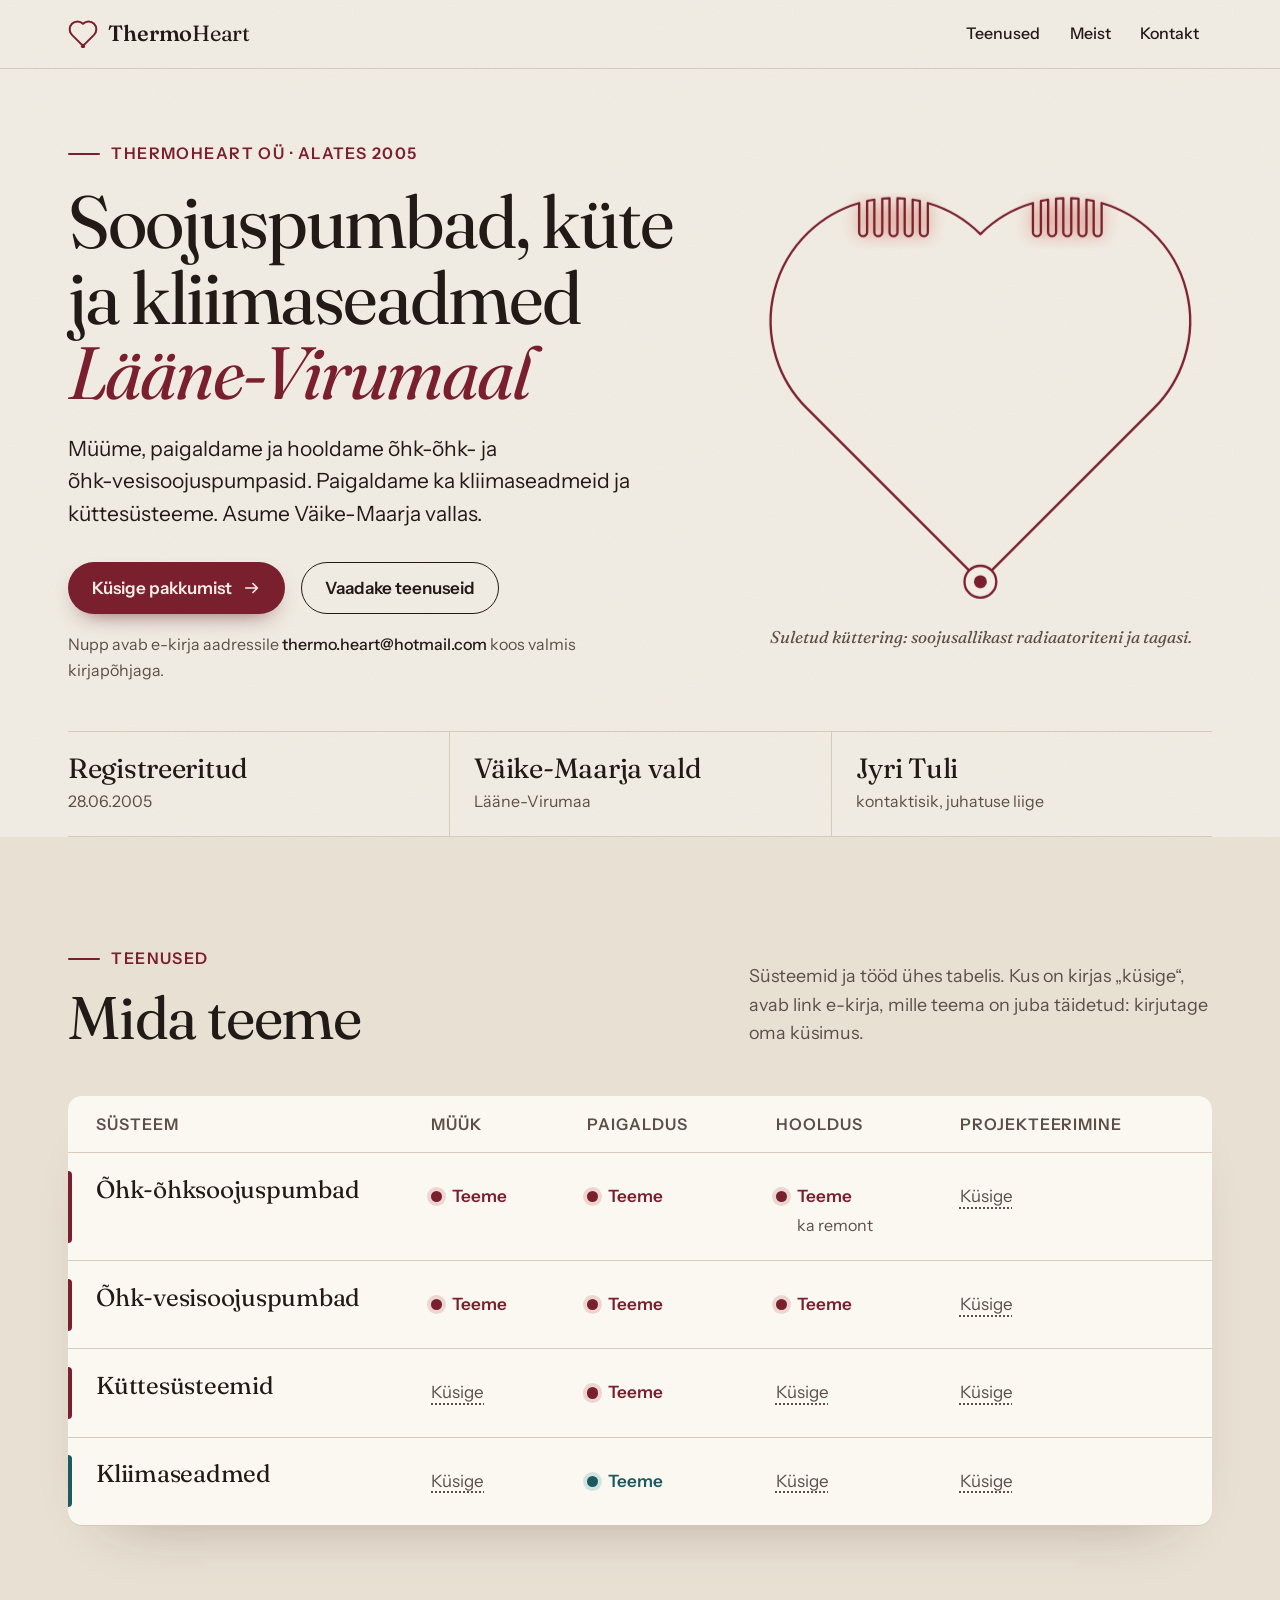
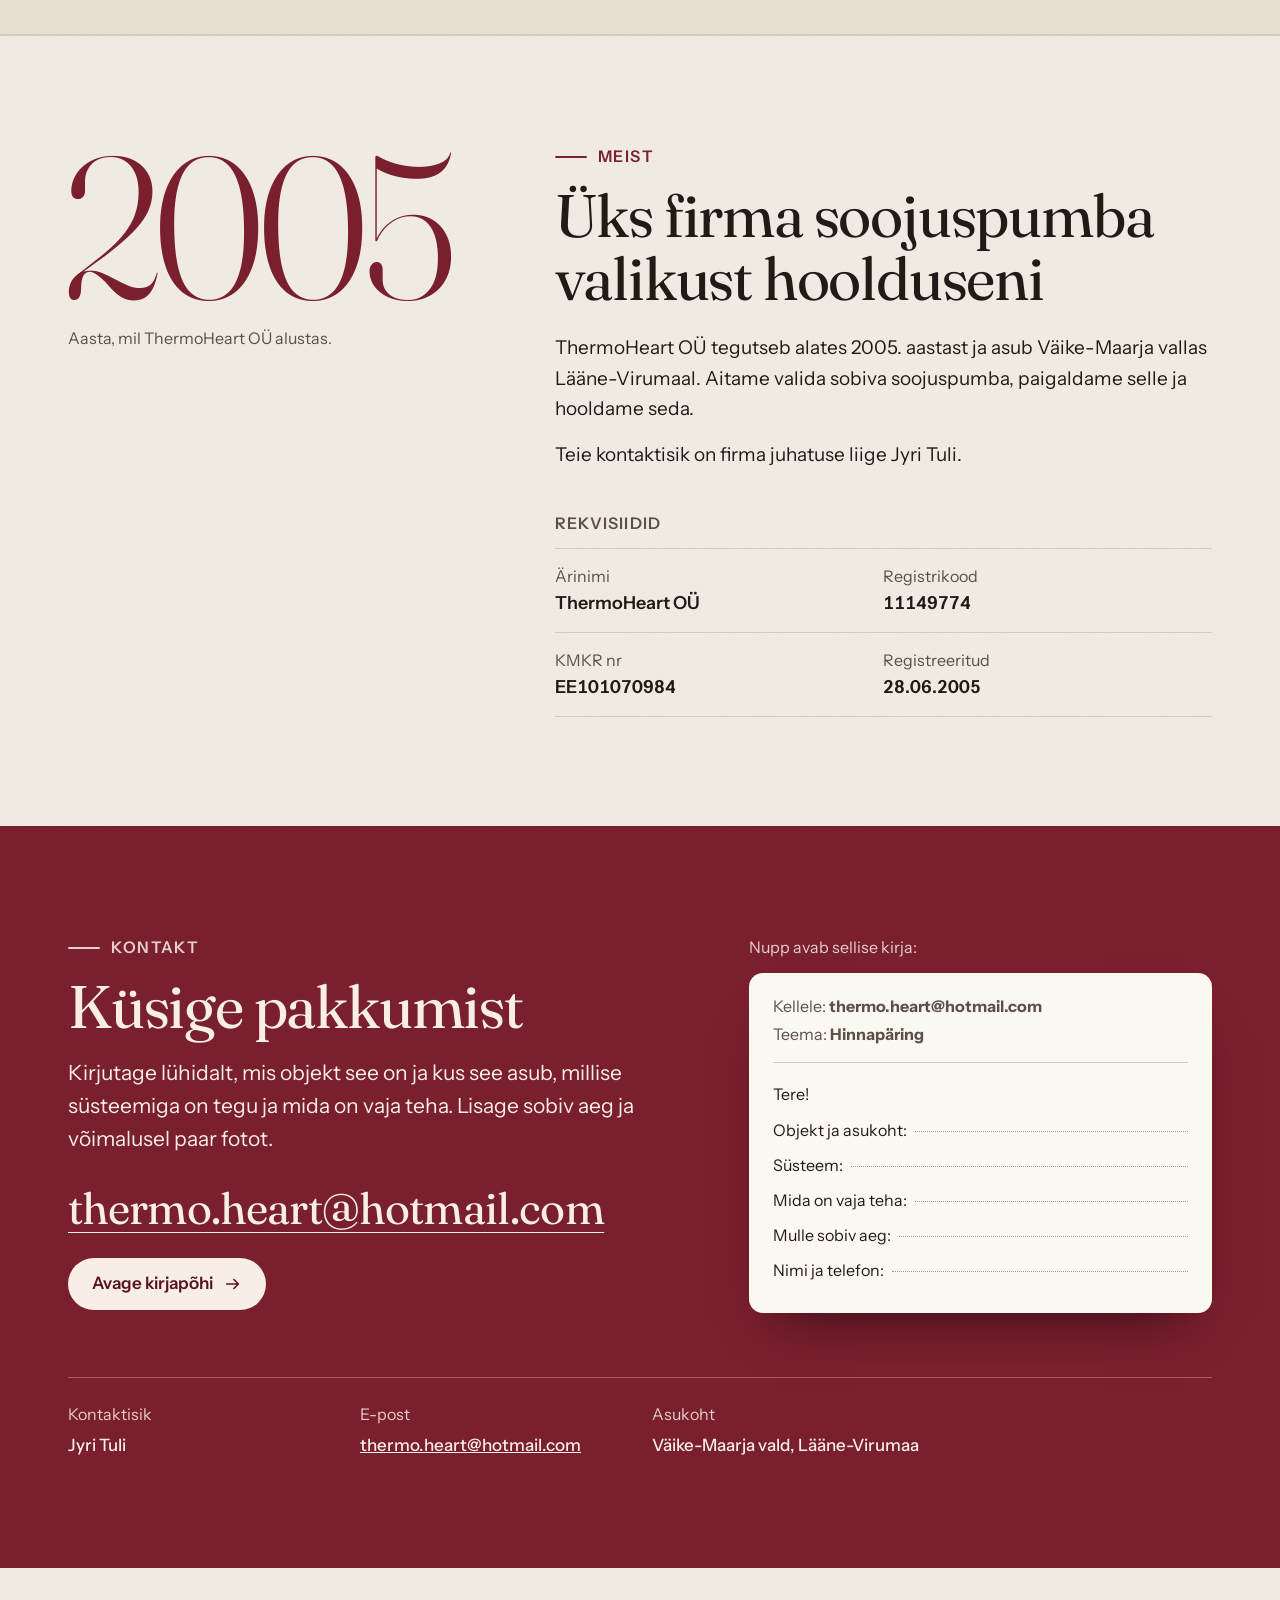
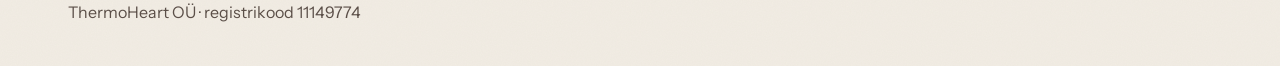
==== commit 209fba75: "Remove owner questions, empty photo section and concept footer; fix registration fact; no long dashe" ====
--- a/index.html
+++ b/index.html
@@ -3,12 +3,12 @@
 <head>
 <meta charset="utf-8">
 <meta name="viewport" content="width=device-width, initial-scale=1">
-<title>ThermoHeart OÜ – soojuspumbad ja küte Lääne-Virumaal</title>
+<title>ThermoHeart OÜ: soojuspumbad ja küte Lääne-Virumaal</title>
 <meta name="description" content="Õhk-õhk- ja õhk-vesisoojuspumpade müük, paigaldus ja hooldus, kliimaseadmete ja küttesüsteemide paigaldus. ThermoHeart OÜ, Väike-Maarja vald.">
 <meta name="robots" content="noindex">
 <meta property="og:type" content="website">
 <meta property="og:locale" content="et_EE">
-<meta property="og:title" content="ThermoHeart OÜ – soojuspumbad ja küte Lääne-Virumaal">
+<meta property="og:title" content="ThermoHeart OÜ: soojuspumbad ja küte Lääne-Virumaal">
 <meta property="og:description" content="Soojuspumpade müük, paigaldus ja hooldus, kliimaseadmete ja küttesüsteemide paigaldus. Väike-Maarja vald, alates 2005.">
 <meta name="theme-color" content="#F2EDE4">
 <link rel="icon" type="image/svg+xml" href="data:image/svg+xml,%3Csvg%20xmlns='http://www.w3.org/2000/svg'%20viewBox='0%200%2064%2064'%3E%3Crect%20width='64'%20height='64'%20rx='14'%20fill='%237A1F2E'/%3E%3Cpath%20d='M32%2053%20L10.79%2031.79%20A15%2015%200%200%201%2032%2010.57%20A15%2015%200%200%201%2053.21%2031.79%20Z'%20fill='none'%20stroke='%23F2EDE4'%20stroke-width='4.2'%20stroke-linejoin='round'/%3E%3Ccircle%20cx='32'%20cy='53'%20r='4'%20fill='%23F2EDE4'/%3E%3C/svg%3E">
@@ -343,7 +343,6 @@
     </a>
     <nav class="nav" aria-label="Lehe osad">
       <a href="#teenused">Teenused</a>
-      <a href="#tood">Tööd</a>
       <a href="#meist">Meist</a>
       <a href="#kontakt">Kontakt</a>
     </nav>
@@ -385,7 +384,7 @@
     <div class="wrap">
       <div class="facts">
         <ul>
-          <li><strong>Alates 2005</strong><span>registreeritud 28.06.2005</span></li>
+          <li><strong>Registreeritud</strong><span>28.06.2005</span></li>
           <li><strong>Väike-Maarja vald</strong><span>Lääne-Virumaa</span></li>
           <li><strong>Jyri Tuli</strong><span>kontaktisik, juhatuse liige</span></li>
         </ul>
@@ -400,7 +399,7 @@
           <p class="kicker">Teenused</p>
           <h2 class="h2" id="teenused-h">Mida teeme</h2>
         </div>
-        <p>Süsteemid ja tööd ühes tabelis. Kus on kirjas „küsige“, avab link e-kirja, mille teema on juba täidetud – kirjutage oma küsimus.</p>
+        <p>Süsteemid ja tööd ühes tabelis. Kus on kirjas „küsige“, avab link e-kirja, mille teema on juba täidetud: kirjutage oma küsimus.</p>
       </div>
       <div class="matrix-card">
         <table class="matrix">
@@ -414,75 +413,35 @@
               <td data-label="Müük"><span class="cell"><span class="yes">Teeme</span></span></td>
               <td data-label="Paigaldus"><span class="cell"><span class="yes">Teeme</span></span></td>
               <td data-label="Hooldus"><span class="cell"><span class="yes">Teeme</span><span class="yes-note">ka remont</span></span></td>
-              <td data-label="Projekteerimine"><span class="cell"><a class="ask" href="mailto:thermo.heart@hotmail.com?subject=K%C3%BCsimus%3A%20%C3%B5hk-%C3%B5hksoojuspumbad%20%E2%80%93%20projekteerimine&amp;body=Tere%21%0D%0A%0D%0AObjekt%20ja%20asukoht%3A%0D%0A%0D%0AMinu%20k%C3%BCsimus%3A%0D%0A%0D%0ANimi%20ja%20telefon%3A%0D%0A" aria-label="Küsige e-kirjaga: õhk-õhksoojuspumpade projekteerimine">Küsige</a></span></td>
+              <td data-label="Projekteerimine"><span class="cell"><a class="ask" href="mailto:thermo.heart@hotmail.com?subject=K%C3%BCsimus%3A%20%C3%B5hk-%C3%B5hksoojuspumbad%2C%20projekteerimine&amp;body=Tere%21%0D%0A%0D%0AObjekt%20ja%20asukoht%3A%0D%0A%0D%0AMinu%20k%C3%BCsimus%3A%0D%0A%0D%0ANimi%20ja%20telefon%3A%0D%0A" aria-label="Küsige e-kirjaga: õhk-õhksoojuspumpade projekteerimine">Küsige</a></span></td>
             </tr>
             <tr>
               <th scope="row">Õhk-vesisoojuspumbad</th>
               <td data-label="Müük"><span class="cell"><span class="yes">Teeme</span></span></td>
               <td data-label="Paigaldus"><span class="cell"><span class="yes">Teeme</span></span></td>
               <td data-label="Hooldus"><span class="cell"><span class="yes">Teeme</span></span></td>
-              <td data-label="Projekteerimine"><span class="cell"><a class="ask" href="mailto:thermo.heart@hotmail.com?subject=K%C3%BCsimus%3A%20%C3%B5hk-vesisoojuspumbad%20%E2%80%93%20projekteerimine&amp;body=Tere%21%0D%0A%0D%0AObjekt%20ja%20asukoht%3A%0D%0A%0D%0AMinu%20k%C3%BCsimus%3A%0D%0A%0D%0ANimi%20ja%20telefon%3A%0D%0A" aria-label="Küsige e-kirjaga: õhk-vesisoojuspumpade projekteerimine">Küsige</a></span></td>
+              <td data-label="Projekteerimine"><span class="cell"><a class="ask" href="mailto:thermo.heart@hotmail.com?subject=K%C3%BCsimus%3A%20%C3%B5hk-vesisoojuspumbad%2C%20projekteerimine&amp;body=Tere%21%0D%0A%0D%0AObjekt%20ja%20asukoht%3A%0D%0A%0D%0AMinu%20k%C3%BCsimus%3A%0D%0A%0D%0ANimi%20ja%20telefon%3A%0D%0A" aria-label="Küsige e-kirjaga: õhk-vesisoojuspumpade projekteerimine">Küsige</a></span></td>
             </tr>
             <tr>
               <th scope="row">Küttesüsteemid</th>
-              <td data-label="Müük"><span class="cell"><a class="ask" href="mailto:thermo.heart@hotmail.com?subject=K%C3%BCsimus%3A%20k%C3%BCttes%C3%BCsteemid%20%E2%80%93%20m%C3%BC%C3%BCk&amp;body=Tere%21%0D%0A%0D%0AObjekt%20ja%20asukoht%3A%0D%0A%0D%0AMinu%20k%C3%BCsimus%3A%0D%0A%0D%0ANimi%20ja%20telefon%3A%0D%0A" aria-label="Küsige e-kirjaga: küttesüsteemide müük">Küsige</a></span></td>
+              <td data-label="Müük"><span class="cell"><a class="ask" href="mailto:thermo.heart@hotmail.com?subject=K%C3%BCsimus%3A%20k%C3%BCttes%C3%BCsteemid%2C%20m%C3%BC%C3%BCk&amp;body=Tere%21%0D%0A%0D%0AObjekt%20ja%20asukoht%3A%0D%0A%0D%0AMinu%20k%C3%BCsimus%3A%0D%0A%0D%0ANimi%20ja%20telefon%3A%0D%0A" aria-label="Küsige e-kirjaga: küttesüsteemide müük">Küsige</a></span></td>
               <td data-label="Paigaldus"><span class="cell"><span class="yes">Teeme</span></span></td>
-              <td data-label="Hooldus"><span class="cell"><a class="ask" href="mailto:thermo.heart@hotmail.com?subject=K%C3%BCsimus%3A%20k%C3%BCttes%C3%BCsteemid%20%E2%80%93%20hooldus&amp;body=Tere%21%0D%0A%0D%0AObjekt%20ja%20asukoht%3A%0D%0A%0D%0AMinu%20k%C3%BCsimus%3A%0D%0A%0D%0ANimi%20ja%20telefon%3A%0D%0A" aria-label="Küsige e-kirjaga: küttesüsteemide hooldus">Küsige</a></span></td>
-              <td data-label="Projekteerimine"><span class="cell"><a class="ask" href="mailto:thermo.heart@hotmail.com?subject=K%C3%BCsimus%3A%20k%C3%BCttes%C3%BCsteemid%20%E2%80%93%20projekteerimine&amp;body=Tere%21%0D%0A%0D%0AObjekt%20ja%20asukoht%3A%0D%0A%0D%0AMinu%20k%C3%BCsimus%3A%0D%0A%0D%0ANimi%20ja%20telefon%3A%0D%0A" aria-label="Küsige e-kirjaga: küttesüsteemide projekteerimine">Küsige</a></span></td>
+              <td data-label="Hooldus"><span class="cell"><a class="ask" href="mailto:thermo.heart@hotmail.com?subject=K%C3%BCsimus%3A%20k%C3%BCttes%C3%BCsteemid%2C%20hooldus&amp;body=Tere%21%0D%0A%0D%0AObjekt%20ja%20asukoht%3A%0D%0A%0D%0AMinu%20k%C3%BCsimus%3A%0D%0A%0D%0ANimi%20ja%20telefon%3A%0D%0A" aria-label="Küsige e-kirjaga: küttesüsteemide hooldus">Küsige</a></span></td>
+              <td data-label="Projekteerimine"><span class="cell"><a class="ask" href="mailto:thermo.heart@hotmail.com?subject=K%C3%BCsimus%3A%20k%C3%BCttes%C3%BCsteemid%2C%20projekteerimine&amp;body=Tere%21%0D%0A%0D%0AObjekt%20ja%20asukoht%3A%0D%0A%0D%0AMinu%20k%C3%BCsimus%3A%0D%0A%0D%0ANimi%20ja%20telefon%3A%0D%0A" aria-label="Küsige e-kirjaga: küttesüsteemide projekteerimine">Küsige</a></span></td>
             </tr>
             <tr class="is-cool">
               <th scope="row">Kliimaseadmed</th>
-              <td data-label="Müük"><span class="cell"><a class="ask" href="mailto:thermo.heart@hotmail.com?subject=K%C3%BCsimus%3A%20kliimaseadmed%20%E2%80%93%20m%C3%BC%C3%BCk&amp;body=Tere%21%0D%0A%0D%0AObjekt%20ja%20asukoht%3A%0D%0A%0D%0AMinu%20k%C3%BCsimus%3A%0D%0A%0D%0ANimi%20ja%20telefon%3A%0D%0A" aria-label="Küsige e-kirjaga: kliimaseadmete müük">Küsige</a></span></td>
+              <td data-label="Müük"><span class="cell"><a class="ask" href="mailto:thermo.heart@hotmail.com?subject=K%C3%BCsimus%3A%20kliimaseadmed%2C%20m%C3%BC%C3%BCk&amp;body=Tere%21%0D%0A%0D%0AObjekt%20ja%20asukoht%3A%0D%0A%0D%0AMinu%20k%C3%BCsimus%3A%0D%0A%0D%0ANimi%20ja%20telefon%3A%0D%0A" aria-label="Küsige e-kirjaga: kliimaseadmete müük">Küsige</a></span></td>
               <td data-label="Paigaldus"><span class="cell"><span class="yes">Teeme</span></span></td>
-              <td data-label="Hooldus"><span class="cell"><a class="ask" href="mailto:thermo.heart@hotmail.com?subject=K%C3%BCsimus%3A%20kliimaseadmed%20%E2%80%93%20hooldus&amp;body=Tere%21%0D%0A%0D%0AObjekt%20ja%20asukoht%3A%0D%0A%0D%0AMinu%20k%C3%BCsimus%3A%0D%0A%0D%0ANimi%20ja%20telefon%3A%0D%0A" aria-label="Küsige e-kirjaga: kliimaseadmete hooldus">Küsige</a></span></td>
-              <td data-label="Projekteerimine"><span class="cell"><a class="ask" href="mailto:thermo.heart@hotmail.com?subject=K%C3%BCsimus%3A%20kliimaseadmed%20%E2%80%93%20projekteerimine&amp;body=Tere%21%0D%0A%0D%0AObjekt%20ja%20asukoht%3A%0D%0A%0D%0AMinu%20k%C3%BCsimus%3A%0D%0A%0D%0ANimi%20ja%20telefon%3A%0D%0A" aria-label="Küsige e-kirjaga: kliimaseadmete projekteerimine">Küsige</a></span></td>
+              <td data-label="Hooldus"><span class="cell"><a class="ask" href="mailto:thermo.heart@hotmail.com?subject=K%C3%BCsimus%3A%20kliimaseadmed%2C%20hooldus&amp;body=Tere%21%0D%0A%0D%0AObjekt%20ja%20asukoht%3A%0D%0A%0D%0AMinu%20k%C3%BCsimus%3A%0D%0A%0D%0ANimi%20ja%20telefon%3A%0D%0A" aria-label="Küsige e-kirjaga: kliimaseadmete hooldus">Küsige</a></span></td>
+              <td data-label="Projekteerimine"><span class="cell"><a class="ask" href="mailto:thermo.heart@hotmail.com?subject=K%C3%BCsimus%3A%20kliimaseadmed%2C%20projekteerimine&amp;body=Tere%21%0D%0A%0D%0AObjekt%20ja%20asukoht%3A%0D%0A%0D%0AMinu%20k%C3%BCsimus%3A%0D%0A%0D%0ANimi%20ja%20telefon%3A%0D%0A" aria-label="Küsige e-kirjaga: kliimaseadmete projekteerimine">Küsige</a></span></td>
             </tr>
           </tbody>
         </table>
-        <div class="matrix-foot">
-          <p class="z-block" data-zaglushka="Подтвердить: делает ли фирма водопровод и канализацию и пожарные системы (в собственном профиле фирмы их нет); если да — какие работы: проектирование, монтаж, обслуживание.">
-            <span class="z-label">Vajame teilt</span>
-            Kas tegelete ka veevarustuse, kanalisatsiooni või tuleohutussüsteemidega? Kui jah, lisame need tabelisse.
-          </p>
-        </div>
       </div>
     </div>
   </section>
 
-  <section class="section" id="tood" aria-labelledby="tood-h">
-    <div class="wrap">
-      <div class="section-head">
-        <div>
-          <p class="kicker">Tööd</p>
-          <h2 class="h2" id="tood-h">Fotod objektidelt</h2>
-        </div>
-        <p>Paigaldatud soojuspumbad, kliimaseadmed ja küttesüsteemid.</p>
-      </div>
-      <div class="works">
-        <figure class="shot" data-zaglushka="Фото объекта №1: установленный тепловой насос воздух-вода (наружный блок на месте). Горизонтальное или квадратное, от 1600 px; главный объект в центре кадра. Подпись: место (деревня или волость) и год.">
-          <div>
-            <p class="shot-no">Foto 1</p>
-            <h3>Õhk-vesisoojuspump</h3>
-          </div>
-          <p><span class="z-label">Vajame teilt</span>Foto paigaldatud õhk-vesisoojuspumbast. Allkirjaks koht ja aasta.</p>
-        </figure>
-        <figure class="shot" data-zaglushka="Фото объекта №2: тепловой насос воздух-воздух или кондиционер — внутренний или наружный блок. Подпись: место и год.">
-          <div>
-            <p class="shot-no">Foto 2</p>
-            <h3>Õhk-õhksoojuspump või kliimaseade</h3>
-          </div>
-          <p><span class="z-label">Vajame teilt</span>Foto sise- või välisseadmest. Allkirjaks koht ja aasta.</p>
-        </figure>
-        <figure class="shot" data-zaglushka="Фото объекта №3: монтаж системы отопления (например, техпомещение с подключением теплового насоса). Подпись: место и год.">
-          <div>
-            <p class="shot-no">Foto 3</p>
-            <h3>Küttesüsteemi paigaldus</h3>
-          </div>
-          <p><span class="z-label">Vajame teilt</span>Foto küttesüsteemi paigaldusest, näiteks tehnoruumist. Allkirjaks koht ja aasta.</p>
-        </figure>
-      </div>
-    </div>
-  </section>
 
   <section class="section about" id="meist" aria-labelledby="meist-h">
     <div class="wrap">
@@ -534,9 +493,8 @@
       </div>
       <dl class="contact-list">
         <div><dt>Kontaktisik</dt><dd>Jyri Tuli</dd></div>
-        <div><dt>Telefon</dt><dd><span class="z-inline" data-zaglushka="Правильный номер телефона (в Äriregister записан с ошибкой) — подтвердить у клиента; до этого ссылок tel: нет."><span class="z-label">Vajame teilt:</span> õige telefoninumber</span></dd></div>
+        <div><dt>E-post</dt><dd><a href="mailto:thermo.heart@hotmail.com">thermo.heart@hotmail.com</a></dd></div>
         <div><dt>Asukoht</dt><dd>Väike-Maarja vald, Lääne-Virumaa</dd></div>
-        <div><dt>Tööpiirkond</dt><dd><span class="z-inline" data-zaglushka="Район выезда: какие уезды и волости обслуживает фирма — подтвердить у клиента."><span class="z-label">Vajame teilt:</span> kuhu sõidate (maakonnad või vallad)</span></dd></div>
       </dl>
     </div>
   </section>
@@ -545,7 +503,6 @@
 <footer class="foot">
   <div class="wrap">
     <p class="foot-legal">ThermoHeart OÜ · registrikood 11149774</p>
-    <p class="pometka" data-kontsept-pometka><strong>Mitteametlik kodulehe kontseptsioon</strong> – see ei ole ThermoHeart OÜ ametlik koduleht. Koostas Artur Vasilyan, <a href="https://vasylian.com">vasylian.com</a></p>
   </div>
 </footer>
 </body>
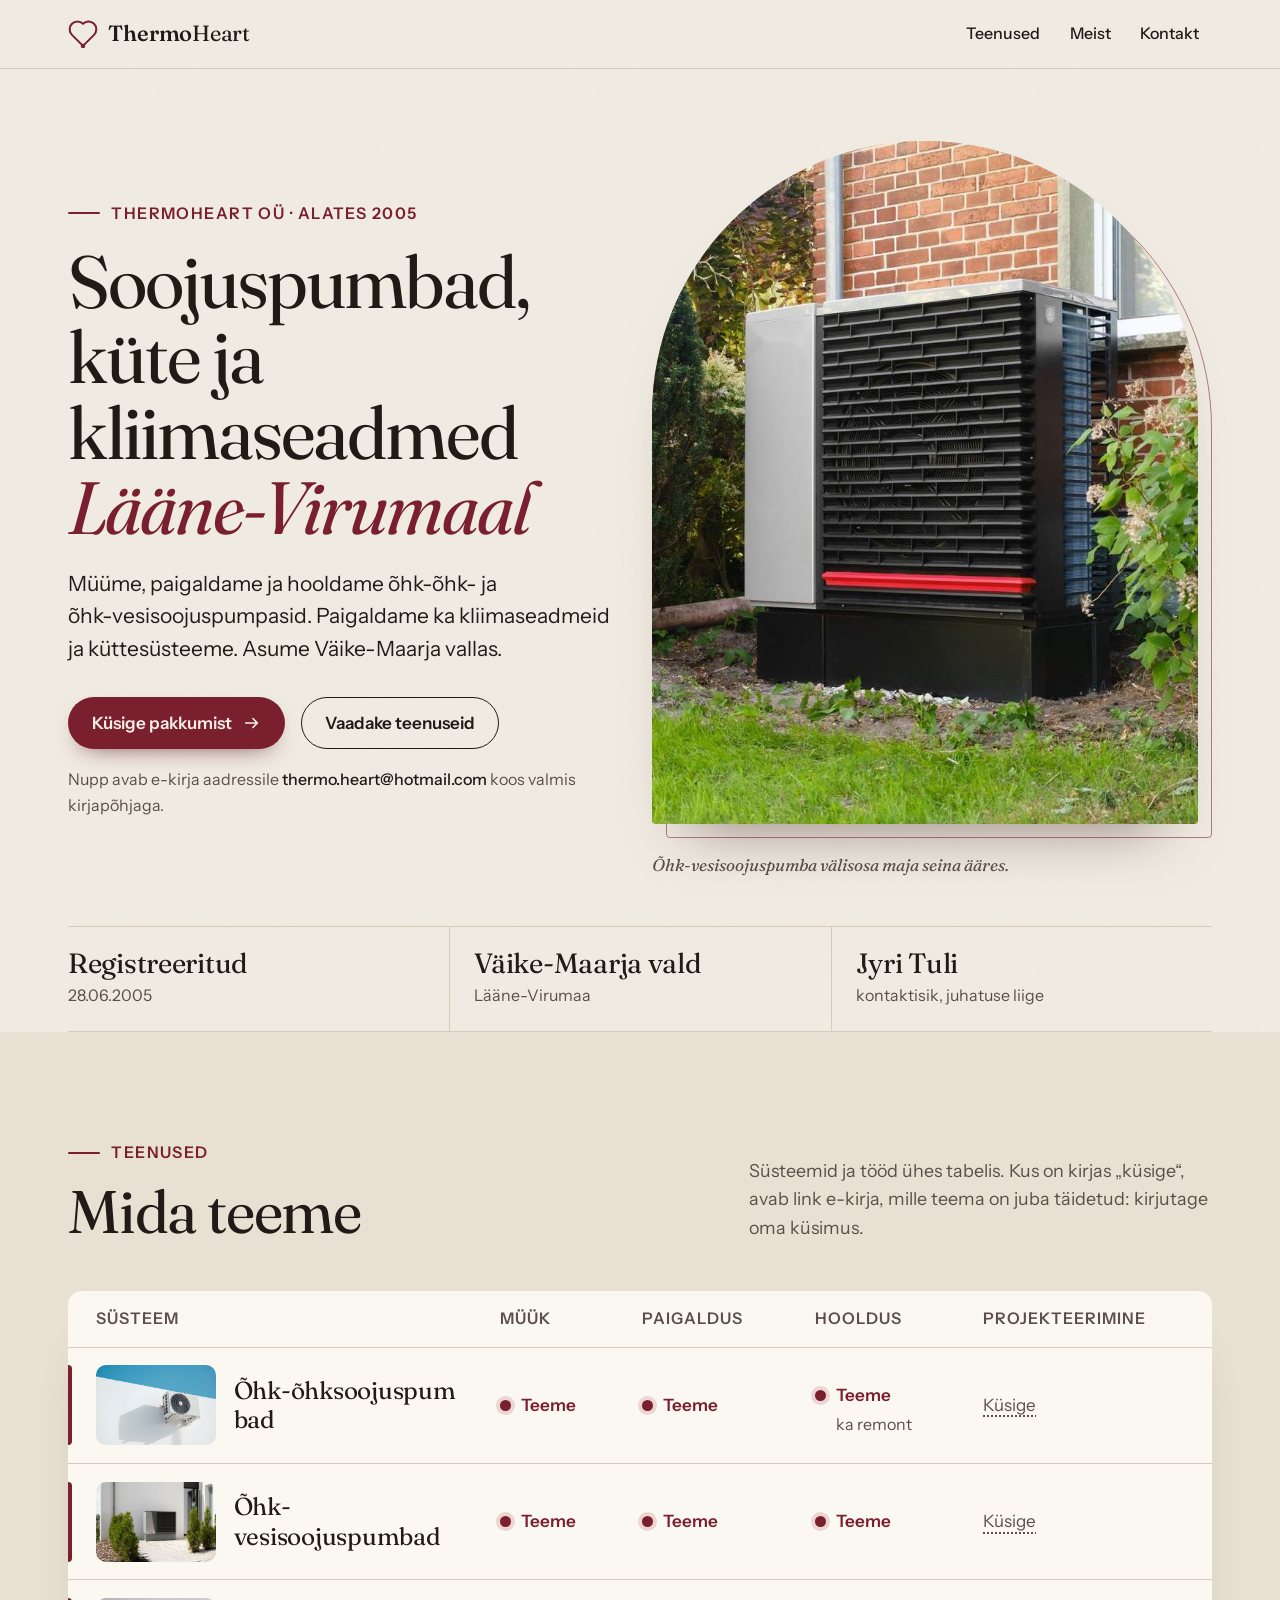
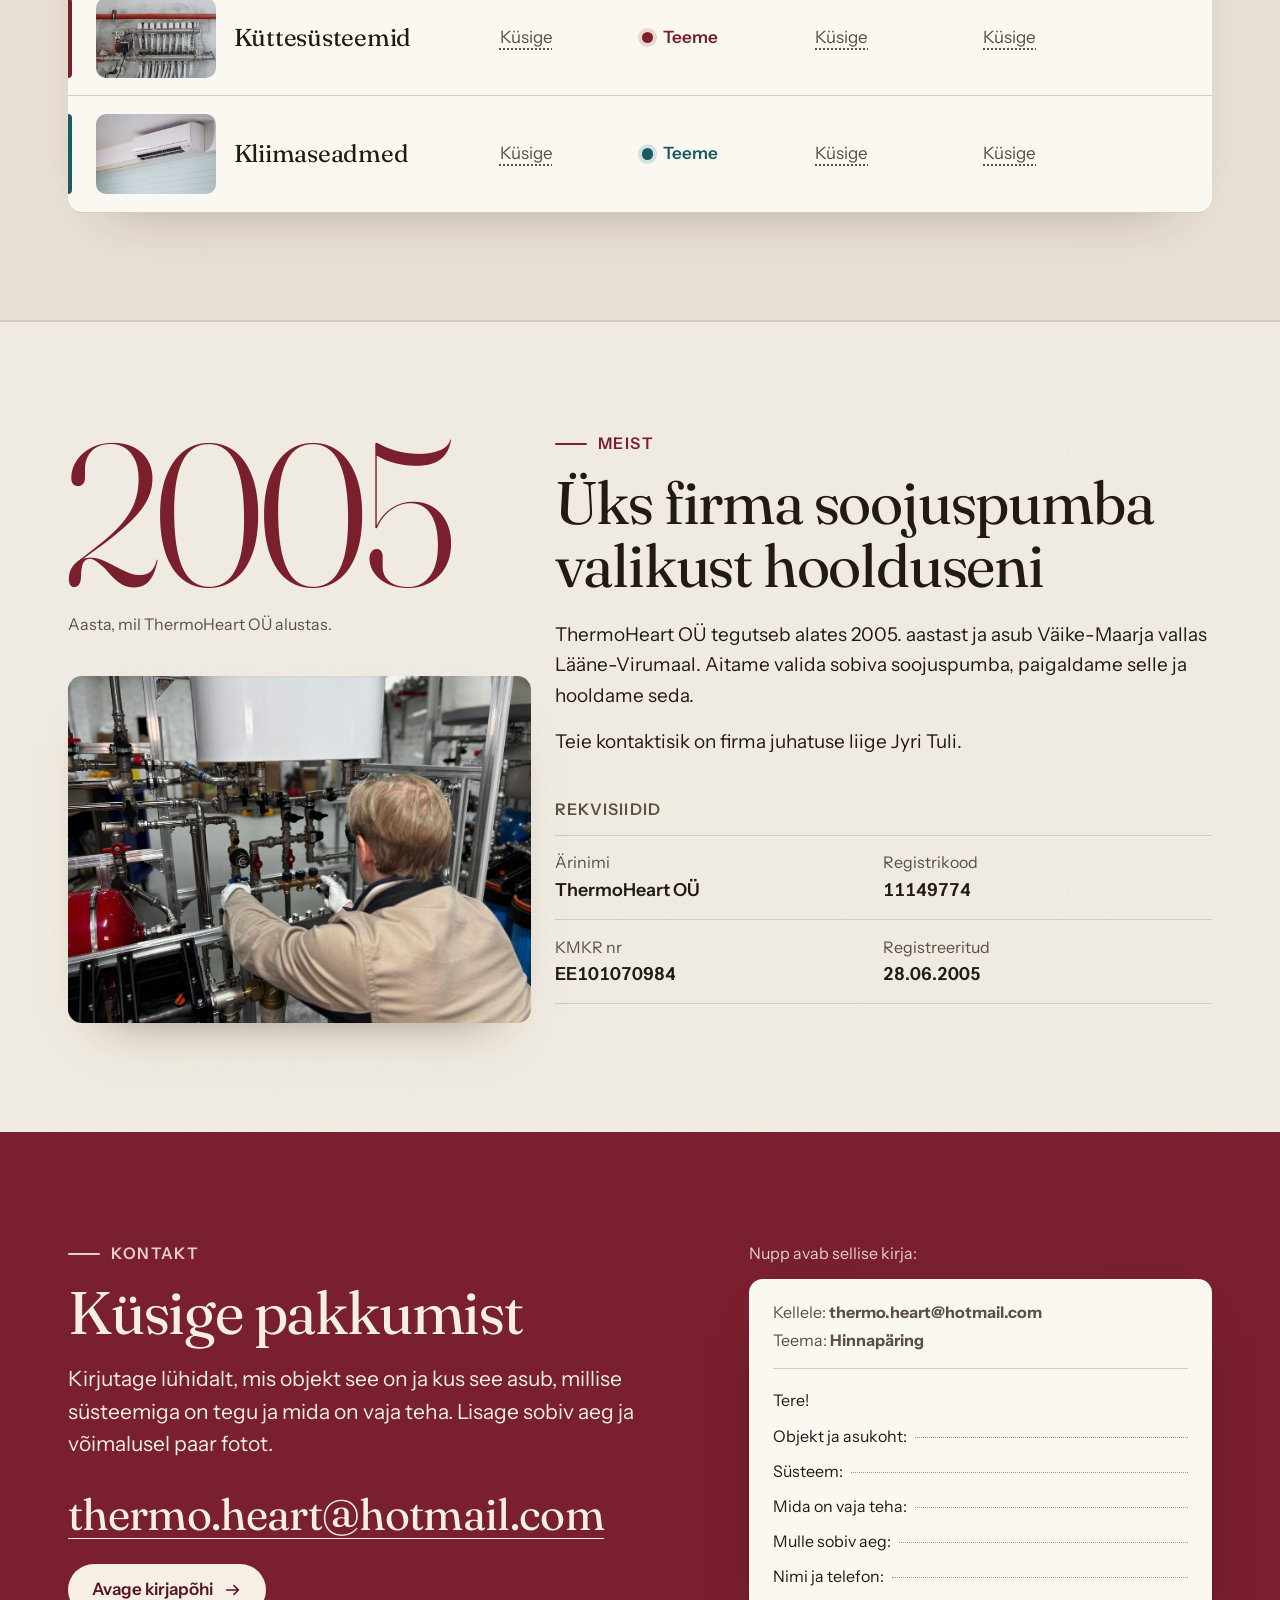
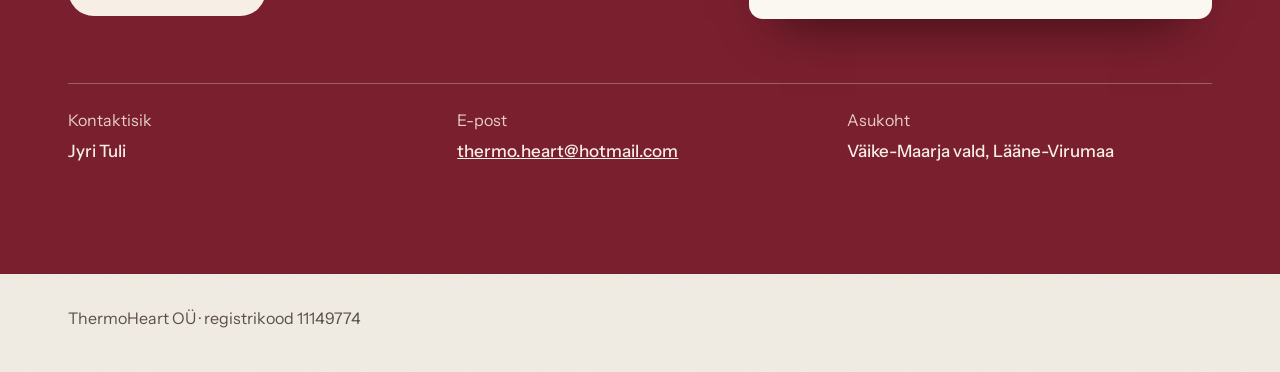
==== commit 2a750b17: "Add real photos: hero heat pump photo, photo per system in services table, technician photo in Meist" ====
--- a/index.html
+++ b/index.html
@@ -143,22 +143,16 @@
 .note { margin-top: 1.1rem; font-size: 1rem; color: var(--muted); max-width: 34em; }
 .note span { color: var(--ink); font-weight: 500; overflow-wrap: anywhere; }
 
-.mark { position: relative; }
-.mark svg { width: 100%; max-width: 470px; height: auto; margin-inline: auto; overflow: visible; }
-.mark figcaption { margin-top: .5rem; text-align: center; font-family: var(--serif); font-style: italic; font-size: 1.0625rem; color: var(--muted); }
-.loop { fill: none; stroke-linejoin: round; stroke-linecap: round; }
-.loop-base { stroke: var(--wine); stroke-width: 1.6; }
-.loop-warm { stroke: var(--ember); stroke-width: 8; opacity: .16; stroke-dasharray: 100 120; stroke-dashoffset: 106; animation: warm 5s linear .5s 1 forwards, cool 1.4s ease 5.5s 1 forwards; }
-.loop-pulse { stroke: var(--ember); stroke-width: 3.2; stroke-dasharray: 6 200; stroke-dashoffset: 6; animation: pulse 5s linear .5s 1 forwards; }
-.rad-glow { fill: var(--ember); opacity: 0; animation: glow 1.1s ease-out 1.7s 1 forwards; }
-.rad-glow--r { animation-delay: 3s; }
-.loop-pulse--glow { stroke-width: 9; opacity: .55; }
-.source-ring { fill: var(--paper); stroke: var(--wine); stroke-width: 1.6; }
-.source-core { fill: var(--wine); }
-@keyframes warm { to { stroke-dashoffset: 0; } }
-@keyframes cool { to { opacity: 0; } }
-@keyframes pulse { to { stroke-dashoffset: -100; } }
-@keyframes glow { to { opacity: .3; } }
+.hero-photo { margin: 0; }
+.hero-frame { position: relative; }
+.hero-frame::before { content: ""; position: absolute; inset: 14px -14px -14px 14px; border: 1.5px solid var(--wine); border-radius: var(--radius); opacity: .55; pointer-events: none; }
+.hero-frame picture, .hero-photo img { display: block; width: 100%; }
+.hero-photo img {
+  position: relative; aspect-ratio: 4 / 3; height: auto; object-fit: cover; object-position: 54% 50%;
+  border-radius: var(--radius); background: var(--paper-2);
+  box-shadow: 0 40px 60px -40px rgba(60, 30, 20, .55);
+}
+.hero-photo figcaption { margin-top: 1.7rem; font-family: var(--serif); font-style: italic; font-size: 1.0625rem; color: var(--muted); }
 
 .facts { border-top: 1px solid var(--line); border-bottom: 1px solid var(--line); }
 .facts ul { display: grid; grid-template-columns: repeat(3, minmax(0, 1fr)); }
@@ -176,18 +170,21 @@
   font: 600 1rem/1.3 var(--sans); letter-spacing: .06em; text-transform: uppercase; color: var(--muted);
   border-bottom: 1px solid var(--line);
 }
-.matrix thead th:first-child { padding-left: 1.75rem; width: 30%; }
+.matrix thead th:first-child { padding-left: 1.75rem; width: 36%; }
 .matrix tbody th {
-  position: relative; padding: 1.35rem 1.25rem 1.35rem 1.75rem; text-align: left; vertical-align: top;
+  position: relative; padding: 1.1rem 1.25rem 1.1rem 1.75rem; text-align: left; vertical-align: middle;
   font-family: var(--serif); font-weight: 400; font-size: clamp(1.25rem, 1.05rem + .6vw, 1.5625rem); line-height: 1.2; letter-spacing: -0.01em;
 }
 .matrix tbody th::before { content: ""; position: absolute; left: 0; top: 1.1rem; bottom: 1.1rem; width: 4px; border-radius: 0 4px 4px 0; background: var(--wine); }
 .matrix tbody tr.is-cool th::before { background: var(--cool); }
-.matrix td { padding: 1.35rem 1.25rem; vertical-align: top; font-size: 1.0625rem; }
+.matrix td { padding: 1.35rem 1.25rem; vertical-align: middle; font-size: 1.0625rem; }
 .matrix tbody tr + tr > * { border-top: 1px solid var(--line); }
 .matrix tbody tr { transition: background-color .2s ease; }
 .matrix tbody tr:hover { background: rgba(122, 31, 46, .045); }
 .matrix tbody tr.is-cool:hover { background: rgba(27, 90, 97, .06); }
+.sys { display: flex; align-items: center; gap: 1.1rem; }
+.sys-img { flex: none; width: 7.5rem; aspect-ratio: 3 / 2; height: auto; object-fit: cover; border-radius: 10px; background: var(--paper-2); }
+.sys-name { min-width: 0; overflow-wrap: anywhere; }
 .yes { display: inline-flex; align-items: center; gap: .6rem; min-height: 44px; font-weight: 600; color: var(--wine); }
 .yes::before { content: ""; flex: none; width: .7rem; height: .7rem; border-radius: 50%; background: currentColor; box-shadow: 0 0 0 4px var(--wine-soft); }
 .is-cool .yes { color: var(--cool); }
@@ -203,30 +200,12 @@
 .ask:hover::after, .ask:focus-visible::after { opacity: 1; transform: none; }
 .matrix-foot { padding: 1.25rem 1.75rem 1.5rem; border-top: 1px solid var(--line); }
 
-/* placeholders */
-[data-zaglushka] {
-  border: 2px dashed rgba(122, 31, 46, .55);
-  background: repeating-linear-gradient(135deg, rgba(122, 31, 46, .035) 0 10px, transparent 10px 20px), var(--paper-3);
-  border-radius: 12px; color: var(--ink);
-}
-.z-label { display: block; font-size: 1rem; font-weight: 600; letter-spacing: .07em; text-transform: uppercase; color: var(--wine); }
-.z-block { padding: 1rem 1.25rem; }
-.z-inline { display: inline-block; padding: .45rem .8rem; line-height: 1.4; }
-.z-inline .z-label { display: inline; margin-right: .1rem; }
-
-/* works */
-.works { display: grid; grid-template-columns: minmax(0, 7fr) minmax(0, 5fr); grid-template-rows: auto auto; gap: clamp(1rem, 2vw, 1.5rem); }
-.shot { display: flex; flex-direction: column; justify-content: space-between; gap: 1.5rem; padding: clamp(1.25rem, 2.5vw, 2rem); aspect-ratio: 4 / 3; }
-.shot:first-child { grid-row: span 2; aspect-ratio: auto; min-height: 30rem; }
-.shot-no { font-family: var(--serif); font-style: italic; font-size: 1.125rem; color: var(--wine); }
-.shot h3 { font-size: clamp(1.5rem, 1.2rem + 1vw, 2.125rem); line-height: 1.12; margin-top: .35rem; }
-.shot > p { font-size: 1rem; color: var(--muted); max-width: 30em; }
-.shot p .z-label { margin-bottom: .25rem; }
-
 /* about */
 .about { border-top: 1px solid var(--line); }
 .about .wrap { display: grid; grid-template-columns: minmax(0, 5fr) minmax(0, 7fr); gap: clamp(2rem, 5vw, 5rem); align-items: start; }
-.year { position: sticky; top: 2rem; }
+.year { margin: 0; }
+.about-photo { margin: 0; }
+.about-photo img { width: 100%; height: auto; aspect-ratio: 4 / 3; object-fit: cover; object-position: 60% 50%; border-radius: var(--radius); background: var(--paper-2); box-shadow: 0 30px 50px -38px rgba(60, 30, 20, .55); }
 .year-num { display: block; margin-left: -.035em; font-family: var(--serif); font-weight: 300; font-size: clamp(6rem, 3rem + 12vw, 13.5rem); line-height: .82; letter-spacing: -0.05em; color: var(--wine); }
 .year-cap { display: block; margin-top: 1rem; font-size: 1rem; color: var(--muted); }
 .about-text { font-size: clamp(1.0625rem, 1rem + .3vw, 1.1875rem); max-width: 36em; margin-top: 1.5rem; }
@@ -261,11 +240,9 @@
 .letter-body li { display: flex; gap: .5rem; align-items: baseline; padding: .3rem 0; }
 .letter-body li::after { content: ""; flex: 1; border-bottom: 1.5px dotted var(--line-strong); transform: translateY(-.25em); }
 .letter-body li:first-child::after { display: none; }
-.contact-list { margin-top: clamp(2.5rem, 5vw, 4rem); display: grid; grid-template-columns: repeat(4, minmax(0, 1fr)); gap: 1.5rem; border-top: 1px solid rgba(247, 239, 230, .3); padding-top: 1.5rem; }
+.contact-list { margin-top: clamp(2.5rem, 5vw, 4rem); display: grid; grid-template-columns: repeat(3, minmax(0, 1fr)); gap: 1.5rem; border-top: 1px solid rgba(247, 239, 230, .3); padding-top: 1.5rem; }
 .contact-list dt { font-size: 1rem; color: var(--on-wine-muted); }
 .contact-list dd { margin-top: .3rem; font-size: 1.0625rem; font-weight: 500; }
-.contact [data-zaglushka] { border-color: rgba(247, 239, 230, .7); background: repeating-linear-gradient(135deg, rgba(247, 239, 230, .07) 0 10px, transparent 10px 20px); color: var(--on-wine); }
-.contact .z-label { color: var(--on-wine); }
 
 /* footer */
 .foot .wrap { display: flex; flex-wrap: wrap; align-items: center; justify-content: space-between; gap: 1rem 2rem; padding-block: 2rem 2.5rem; font-size: 1rem; }
@@ -276,11 +253,17 @@
 
 /* responsive */
 @media (min-width: 900px) {
-  .hero-grid, .section-head, .works, .about .wrap, .contact-grid { grid-template-columns: repeat(12, minmax(0, 1fr)); column-gap: 1.5rem; }
-  .hero-text, .section-head > div, .contact-grid > div:first-child, .works .shot:first-child { grid-column: 1 / 8; }
-  .mark, .section-head > p, .contact-grid > div:last-child, .works .shot:not(:first-child) { grid-column: 8 / -1; }
-  .about .year { grid-column: 1 / 6; }
-  .about .wrap > div { grid-column: 6 / -1; }
+  .hero-grid, .section-head, .about .wrap, .contact-grid { grid-template-columns: repeat(12, minmax(0, 1fr)); column-gap: 1.5rem; }
+  .section-head > div, .contact-grid > div:first-child { grid-column: 1 / 8; }
+  .section-head > p, .contact-grid > div:last-child { grid-column: 8 / -1; }
+  .hero-text { grid-column: 1 / 7; }
+  .hero-photo { grid-column: 7 / -1; margin-right: 14px; }
+  .hero-photo img { aspect-ratio: 4 / 5; object-position: 56% 50%; border-radius: 999px 999px var(--radius) var(--radius); }
+  .hero-frame::before { border-radius: 999px 999px var(--radius) var(--radius); }
+  .about .wrap { grid-template-rows: auto 1fr; row-gap: 0; }
+  .about .year { grid-column: 1 / 6; grid-row: 1; }
+  .about .about-photo { grid-column: 1 / 6; grid-row: 2; margin-top: clamp(1.5rem, 3vw, 2.5rem); }
+  .about .about-body { grid-column: 6 / -1; grid-row: 1 / span 2; }
 }
 @media (min-width: 640px) and (max-width: 899px) {
   .matrix tbody { grid-template-columns: repeat(2, minmax(0, 1fr)); }
@@ -290,22 +273,23 @@
 }
 @media (max-width: 899px) {
   .hero-grid { grid-template-columns: minmax(0, 1fr); }
-  .mark svg { max-width: 340px; }
+  .hero-photo { margin-right: 10px; }
+  .hero-frame::before { inset: 10px -10px -10px 10px; }
   .section-head, .about .wrap, .contact-grid { grid-template-columns: minmax(0, 1fr); }
   .section-head { align-items: start; }
-  .year { position: static; }
-  .works { grid-template-columns: minmax(0, 1fr); }
-  .shot:first-child { grid-row: auto; min-height: 0; aspect-ratio: 4 / 3; }
 }
 @media (max-width: 899px) {
   .matrix-card { background: none; box-shadow: none; border-radius: 0; overflow: visible; }
   .matrix, .matrix tbody, .matrix tr, .matrix th, .matrix td { display: block; }
   .matrix thead { position: absolute; width: 1px; height: 1px; overflow: hidden; clip: rect(0 0 0 0); clip-path: inset(50%); }
-  .matrix tbody { display: grid; gap: 1rem; }
-  .matrix tbody tr { background: var(--paper-3); border-radius: var(--radius); box-shadow: 0 1px 0 var(--line); padding: .25rem 0 .5rem; }
+  .matrix tbody { display: grid; gap: 1.25rem; }
+  .matrix tbody tr { background: var(--paper-3); border-radius: var(--radius); box-shadow: 0 1px 0 var(--line), 0 24px 40px -34px rgba(60, 30, 20, .45); padding: 0 0 .5rem; overflow: hidden; }
   .matrix tbody tr + tr > th { border-top: 0; }
-  .matrix tbody th { padding: 1.1rem 1.25rem .6rem 1.4rem; }
-  .matrix tbody th::before { top: 1.1rem; bottom: auto; height: 1.6rem; }
+  .matrix tbody th { padding: 0 0 .5rem; }
+  .matrix tbody th::before { display: none; }
+  .sys { flex-direction: column; align-items: stretch; gap: 0; }
+  .sys-img { width: 100%; border-radius: 0; aspect-ratio: 16 / 9; }
+  .sys-name { padding: 1rem 1.25rem .35rem 1.4rem; }
   .matrix td { display: flex; align-items: center; justify-content: space-between; gap: 1rem; padding: .15rem 1.25rem .15rem 1.4rem; border-top: 1px solid var(--line); }
   .matrix td::before { content: attr(data-label); content: attr(data-label) / ""; color: var(--muted); font-size: 1rem; }
   .matrix td .cell { text-align: right; }
@@ -321,14 +305,10 @@
   .reqs dl { grid-template-columns: minmax(0, 1fr); }
   .reqs dl div:nth-child(odd) { padding-right: 0; }
   .contact-list { grid-template-columns: minmax(0, 1fr); }
-  .shot { aspect-ratio: auto; min-height: 16rem; }
-  .shot:first-child { aspect-ratio: auto; min-height: 16rem; }
 }
 @media (prefers-reduced-motion: reduce) {
   html { scroll-behavior: auto; }
   *, *::before, *::after { animation: none !important; transition: none !important; }
-  .loop-warm, .loop-pulse { display: none; }
-  .rad-glow { opacity: .3; }
 }
 </style>
 </head>
@@ -362,23 +342,12 @@
         </div>
         <p class="note">Nupp avab e-kirja aadressile <span>thermo.heart@hotmail.com</span> koos valmis kirjapõhjaga.</p>
       </div>
-      <figure class="mark">
-        <svg viewBox="40 70 320 305" role="img" aria-labelledby="mark-title">
-          <title id="mark-title">Ühe joonega joonistatud südamekujuline küttering: soojusallikas ja kaks radiaatorit</title>
-          <defs>
-            <filter id="glow" x="-20%" y="-20%" width="140%" height="140%"><feGaussianBlur stdDeviation="2.4"/></filter>
-            <filter id="soft" x="-30%" y="-30%" width="160%" height="160%"><feGaussianBlur stdDeviation="5"/></filter>
-          </defs>
-          <rect class="rad-glow" filter="url(#soft)" x="114" y="90" width="52" height="24" rx="4"/>
-          <rect class="rad-glow rad-glow--r" filter="url(#soft)" x="234" y="90" width="52" height="24" rx="4"/>
-          <path class="loop loop-warm" pathLength="100" d="M200 352 L79.79 231.79 A85 85 0 0 1 116.15 90.09 L116.15 110.25 A2.75 2.75 0 0 0 121.65 110.25 L121.65 88.68 A85 85 0 0 1 126.65 87.74 L126.65 110.25 A2.75 2.75 0 0 0 132.15 110.25 L132.15 87.05 A85 85 0 0 1 137.15 86.74 L137.15 110.25 A2.75 2.75 0 0 0 142.65 110.25 L142.65 86.74 A85 85 0 0 1 147.65 87.05 L147.65 110.25 A2.75 2.75 0 0 0 153.15 110.25 L153.15 87.74 A85 85 0 0 1 158.15 88.68 L158.15 110.25 A2.75 2.75 0 0 0 163.65 110.25 L163.65 90.09 A85 85 0 0 1 200 111.58 A85 85 0 0 1 236.35 90.09 L236.35 110.25 A2.75 2.75 0 0 0 241.85 110.25 L241.85 88.68 A85 85 0 0 1 246.85 87.74 L246.85 110.25 A2.75 2.75 0 0 0 252.35 110.25 L252.35 87.05 A85 85 0 0 1 257.35 86.74 L257.35 110.25 A2.75 2.75 0 0 0 262.85 110.25 L262.85 86.74 A85 85 0 0 1 267.85 87.05 L267.85 110.25 A2.75 2.75 0 0 0 273.35 110.25 L273.35 87.74 A85 85 0 0 1 278.35 88.68 L278.35 110.25 A2.75 2.75 0 0 0 283.85 110.25 L283.85 90.09 A85 85 0 0 1 320.21 231.79 Z"/>
-          <path class="loop loop-base" d="M200 352 L79.79 231.79 A85 85 0 0 1 116.15 90.09 L116.15 110.25 A2.75 2.75 0 0 0 121.65 110.25 L121.65 88.68 A85 85 0 0 1 126.65 87.74 L126.65 110.25 A2.75 2.75 0 0 0 132.15 110.25 L132.15 87.05 A85 85 0 0 1 137.15 86.74 L137.15 110.25 A2.75 2.75 0 0 0 142.65 110.25 L142.65 86.74 A85 85 0 0 1 147.65 87.05 L147.65 110.25 A2.75 2.75 0 0 0 153.15 110.25 L153.15 87.74 A85 85 0 0 1 158.15 88.68 L158.15 110.25 A2.75 2.75 0 0 0 163.65 110.25 L163.65 90.09 A85 85 0 0 1 200 111.58 A85 85 0 0 1 236.35 90.09 L236.35 110.25 A2.75 2.75 0 0 0 241.85 110.25 L241.85 88.68 A85 85 0 0 1 246.85 87.74 L246.85 110.25 A2.75 2.75 0 0 0 252.35 110.25 L252.35 87.05 A85 85 0 0 1 257.35 86.74 L257.35 110.25 A2.75 2.75 0 0 0 262.85 110.25 L262.85 86.74 A85 85 0 0 1 267.85 87.05 L267.85 110.25 A2.75 2.75 0 0 0 273.35 110.25 L273.35 87.74 A85 85 0 0 1 278.35 88.68 L278.35 110.25 A2.75 2.75 0 0 0 283.85 110.25 L283.85 90.09 A85 85 0 0 1 320.21 231.79 Z"/>
-          <path class="loop loop-pulse loop-pulse--glow" pathLength="100" filter="url(#glow)" d="M200 352 L79.79 231.79 A85 85 0 0 1 116.15 90.09 L116.15 110.25 A2.75 2.75 0 0 0 121.65 110.25 L121.65 88.68 A85 85 0 0 1 126.65 87.74 L126.65 110.25 A2.75 2.75 0 0 0 132.15 110.25 L132.15 87.05 A85 85 0 0 1 137.15 86.74 L137.15 110.25 A2.75 2.75 0 0 0 142.65 110.25 L142.65 86.74 A85 85 0 0 1 147.65 87.05 L147.65 110.25 A2.75 2.75 0 0 0 153.15 110.25 L153.15 87.74 A85 85 0 0 1 158.15 88.68 L158.15 110.25 A2.75 2.75 0 0 0 163.65 110.25 L163.65 90.09 A85 85 0 0 1 200 111.58 A85 85 0 0 1 236.35 90.09 L236.35 110.25 A2.75 2.75 0 0 0 241.85 110.25 L241.85 88.68 A85 85 0 0 1 246.85 87.74 L246.85 110.25 A2.75 2.75 0 0 0 252.35 110.25 L252.35 87.05 A85 85 0 0 1 257.35 86.74 L257.35 110.25 A2.75 2.75 0 0 0 262.85 110.25 L262.85 86.74 A85 85 0 0 1 267.85 87.05 L267.85 110.25 A2.75 2.75 0 0 0 273.35 110.25 L273.35 87.74 A85 85 0 0 1 278.35 88.68 L278.35 110.25 A2.75 2.75 0 0 0 283.85 110.25 L283.85 90.09 A85 85 0 0 1 320.21 231.79 Z"/>
-          <path class="loop loop-pulse" pathLength="100" d="M200 352 L79.79 231.79 A85 85 0 0 1 116.15 90.09 L116.15 110.25 A2.75 2.75 0 0 0 121.65 110.25 L121.65 88.68 A85 85 0 0 1 126.65 87.74 L126.65 110.25 A2.75 2.75 0 0 0 132.15 110.25 L132.15 87.05 A85 85 0 0 1 137.15 86.74 L137.15 110.25 A2.75 2.75 0 0 0 142.65 110.25 L142.65 86.74 A85 85 0 0 1 147.65 87.05 L147.65 110.25 A2.75 2.75 0 0 0 153.15 110.25 L153.15 87.74 A85 85 0 0 1 158.15 88.68 L158.15 110.25 A2.75 2.75 0 0 0 163.65 110.25 L163.65 90.09 A85 85 0 0 1 200 111.58 A85 85 0 0 1 236.35 90.09 L236.35 110.25 A2.75 2.75 0 0 0 241.85 110.25 L241.85 88.68 A85 85 0 0 1 246.85 87.74 L246.85 110.25 A2.75 2.75 0 0 0 252.35 110.25 L252.35 87.05 A85 85 0 0 1 257.35 86.74 L257.35 110.25 A2.75 2.75 0 0 0 262.85 110.25 L262.85 86.74 A85 85 0 0 1 267.85 87.05 L267.85 110.25 A2.75 2.75 0 0 0 273.35 110.25 L273.35 87.74 A85 85 0 0 1 278.35 88.68 L278.35 110.25 A2.75 2.75 0 0 0 283.85 110.25 L283.85 90.09 A85 85 0 0 1 320.21 231.79 Z"/>
-          <circle class="source-ring" cx="200" cy="352" r="11"/>
-          <circle class="source-core" cx="200" cy="352" r="4.5"/>
-        </svg>
-        <figcaption>Suletud küttering: soojusallikast radiaatoriteni ja tagasi.</figcaption>
+      <figure class="hero-photo">
+        <div class="hero-frame"><picture>
+          <source media="(max-width: 700px)" srcset="img/hero-800.jpg" type="image/jpeg">
+          <img src="img/hero-1400.jpg" width="1400" height="933" fetchpriority="high" decoding="async" alt="Õhk-vesisoojuspumba välisosa tellisseinaga maja ees aias">
+        </picture></div>
+        <figcaption>Õhk-vesisoojuspumba välisosa maja seina ääres.</figcaption>
       </figure>
     </div>
     <div class="wrap">
@@ -409,28 +378,28 @@
           </thead>
           <tbody>
             <tr>
-              <th scope="row">Õhk-õhksoojuspumbad</th>
+              <th scope="row"><span class="sys"><img class="sys-img" src="img/air-air.jpg" width="800" height="533" loading="lazy" decoding="async" alt="Valgele seinale kinnitatud õhk-õhksoojuspumba välisosa sinise taeva taustal"><span class="sys-name">Õhk-õhksoojuspumbad</span></span></th>
               <td data-label="Müük"><span class="cell"><span class="yes">Teeme</span></span></td>
               <td data-label="Paigaldus"><span class="cell"><span class="yes">Teeme</span></span></td>
               <td data-label="Hooldus"><span class="cell"><span class="yes">Teeme</span><span class="yes-note">ka remont</span></span></td>
               <td data-label="Projekteerimine"><span class="cell"><a class="ask" href="mailto:thermo.heart@hotmail.com?subject=K%C3%BCsimus%3A%20%C3%B5hk-%C3%B5hksoojuspumbad%2C%20projekteerimine&amp;body=Tere%21%0D%0A%0D%0AObjekt%20ja%20asukoht%3A%0D%0A%0D%0AMinu%20k%C3%BCsimus%3A%0D%0A%0D%0ANimi%20ja%20telefon%3A%0D%0A" aria-label="Küsige e-kirjaga: õhk-õhksoojuspumpade projekteerimine">Küsige</a></span></td>
             </tr>
             <tr>
-              <th scope="row">Õhk-vesisoojuspumbad</th>
+              <th scope="row"><span class="sys"><img class="sys-img" src="img/air-water.jpg" width="800" height="533" loading="lazy" decoding="async" alt="Õhk-vesisoojuspumba välisosa valge maja seina ääres, ümber tujad ja kruus"><span class="sys-name">Õhk-vesisoojuspumbad</span></span></th>
               <td data-label="Müük"><span class="cell"><span class="yes">Teeme</span></span></td>
               <td data-label="Paigaldus"><span class="cell"><span class="yes">Teeme</span></span></td>
               <td data-label="Hooldus"><span class="cell"><span class="yes">Teeme</span></span></td>
               <td data-label="Projekteerimine"><span class="cell"><a class="ask" href="mailto:thermo.heart@hotmail.com?subject=K%C3%BCsimus%3A%20%C3%B5hk-vesisoojuspumbad%2C%20projekteerimine&amp;body=Tere%21%0D%0A%0D%0AObjekt%20ja%20asukoht%3A%0D%0A%0D%0AMinu%20k%C3%BCsimus%3A%0D%0A%0D%0ANimi%20ja%20telefon%3A%0D%0A" aria-label="Küsige e-kirjaga: õhk-vesisoojuspumpade projekteerimine">Küsige</a></span></td>
             </tr>
             <tr>
-              <th scope="row">Küttesüsteemid</th>
+              <th scope="row"><span class="sys"><img class="sys-img" src="img/heating.jpg" width="800" height="533" loading="lazy" decoding="async" alt="Küttesüsteemi jaotur torude, tsirkulatsioonipumba ja ventiilidega"><span class="sys-name">Küttesüsteemid</span></span></th>
               <td data-label="Müük"><span class="cell"><a class="ask" href="mailto:thermo.heart@hotmail.com?subject=K%C3%BCsimus%3A%20k%C3%BCttes%C3%BCsteemid%2C%20m%C3%BC%C3%BCk&amp;body=Tere%21%0D%0A%0D%0AObjekt%20ja%20asukoht%3A%0D%0A%0D%0AMinu%20k%C3%BCsimus%3A%0D%0A%0D%0ANimi%20ja%20telefon%3A%0D%0A" aria-label="Küsige e-kirjaga: küttesüsteemide müük">Küsige</a></span></td>
               <td data-label="Paigaldus"><span class="cell"><span class="yes">Teeme</span></span></td>
               <td data-label="Hooldus"><span class="cell"><a class="ask" href="mailto:thermo.heart@hotmail.com?subject=K%C3%BCsimus%3A%20k%C3%BCttes%C3%BCsteemid%2C%20hooldus&amp;body=Tere%21%0D%0A%0D%0AObjekt%20ja%20asukoht%3A%0D%0A%0D%0AMinu%20k%C3%BCsimus%3A%0D%0A%0D%0ANimi%20ja%20telefon%3A%0D%0A" aria-label="Küsige e-kirjaga: küttesüsteemide hooldus">Küsige</a></span></td>
               <td data-label="Projekteerimine"><span class="cell"><a class="ask" href="mailto:thermo.heart@hotmail.com?subject=K%C3%BCsimus%3A%20k%C3%BCttes%C3%BCsteemid%2C%20projekteerimine&amp;body=Tere%21%0D%0A%0D%0AObjekt%20ja%20asukoht%3A%0D%0A%0D%0AMinu%20k%C3%BCsimus%3A%0D%0A%0D%0ANimi%20ja%20telefon%3A%0D%0A" aria-label="Küsige e-kirjaga: küttesüsteemide projekteerimine">Küsige</a></span></td>
             </tr>
             <tr class="is-cool">
-              <th scope="row">Kliimaseadmed</th>
+              <th scope="row"><span class="sys"><img class="sys-img" src="img/climate.jpg" width="800" height="533" loading="lazy" decoding="async" alt="Seinale paigaldatud kliimaseadme siseosa"><span class="sys-name">Kliimaseadmed</span></span></th>
               <td data-label="Müük"><span class="cell"><a class="ask" href="mailto:thermo.heart@hotmail.com?subject=K%C3%BCsimus%3A%20kliimaseadmed%2C%20m%C3%BC%C3%BCk&amp;body=Tere%21%0D%0A%0D%0AObjekt%20ja%20asukoht%3A%0D%0A%0D%0AMinu%20k%C3%BCsimus%3A%0D%0A%0D%0ANimi%20ja%20telefon%3A%0D%0A" aria-label="Küsige e-kirjaga: kliimaseadmete müük">Küsige</a></span></td>
               <td data-label="Paigaldus"><span class="cell"><span class="yes">Teeme</span></span></td>
               <td data-label="Hooldus"><span class="cell"><a class="ask" href="mailto:thermo.heart@hotmail.com?subject=K%C3%BCsimus%3A%20kliimaseadmed%2C%20hooldus&amp;body=Tere%21%0D%0A%0D%0AObjekt%20ja%20asukoht%3A%0D%0A%0D%0AMinu%20k%C3%BCsimus%3A%0D%0A%0D%0ANimi%20ja%20telefon%3A%0D%0A" aria-label="Küsige e-kirjaga: kliimaseadmete hooldus">Küsige</a></span></td>
@@ -446,7 +415,7 @@
   <section class="section about" id="meist" aria-labelledby="meist-h">
     <div class="wrap">
       <p class="year"><span class="year-num">2005</span><span class="year-cap">Aasta, mil ThermoHeart OÜ alustas.</span></p>
-      <div>
+      <div class="about-body">
         <p class="kicker">Meist</p>
         <h2 class="h2" id="meist-h">Üks firma soojuspumba valikust hoolduseni</h2>
         <p class="about-text">ThermoHeart OÜ tegutseb alates 2005. aastast ja asub Väike-Maarja vallas Lääne-Virumaal. Aitame valida sobiva soojuspumba, paigaldame selle ja hooldame seda.</p>
@@ -461,6 +430,9 @@
           </dl>
         </div>
       </div>
+      <figure class="about-photo">
+        <img src="img/about.jpg" width="1100" height="825" loading="lazy" decoding="async" alt="Tehnik ühendamas küttesüsteemi torustikku">
+      </figure>
     </div>
   </section>
 
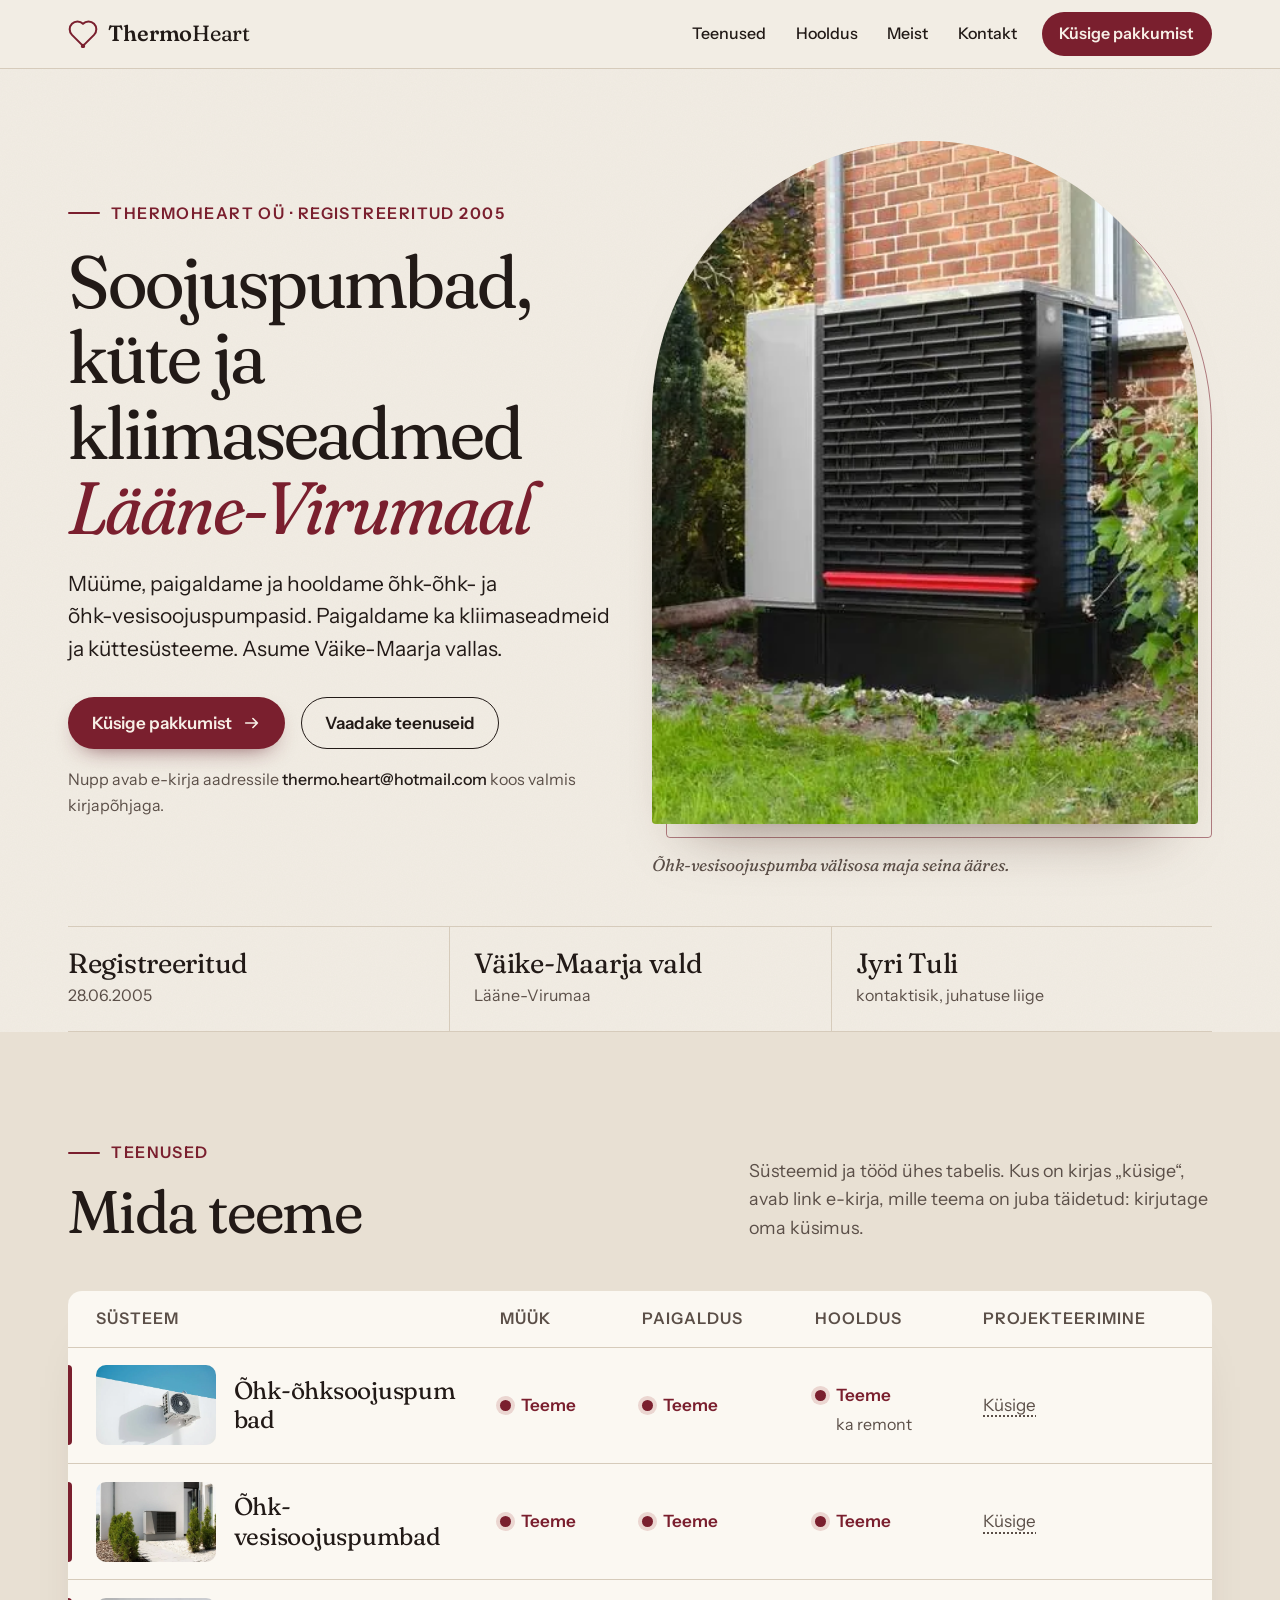
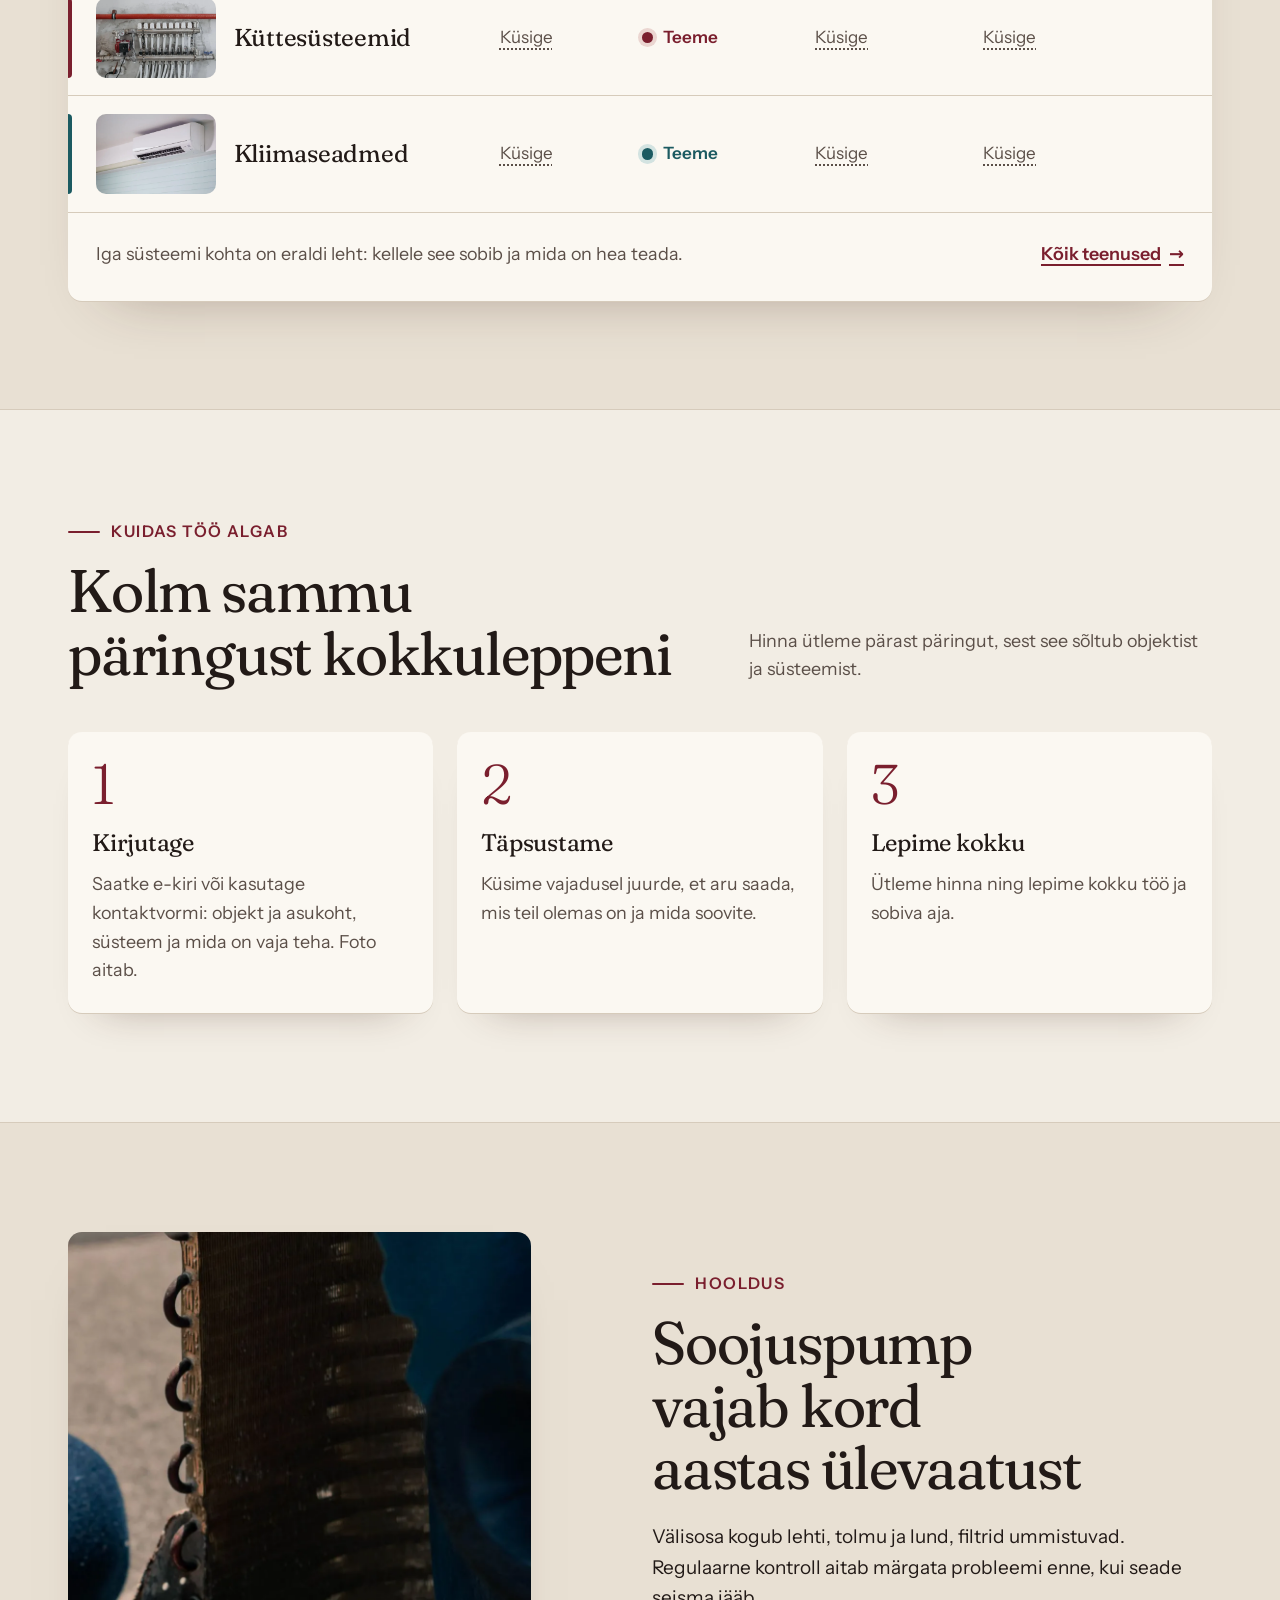
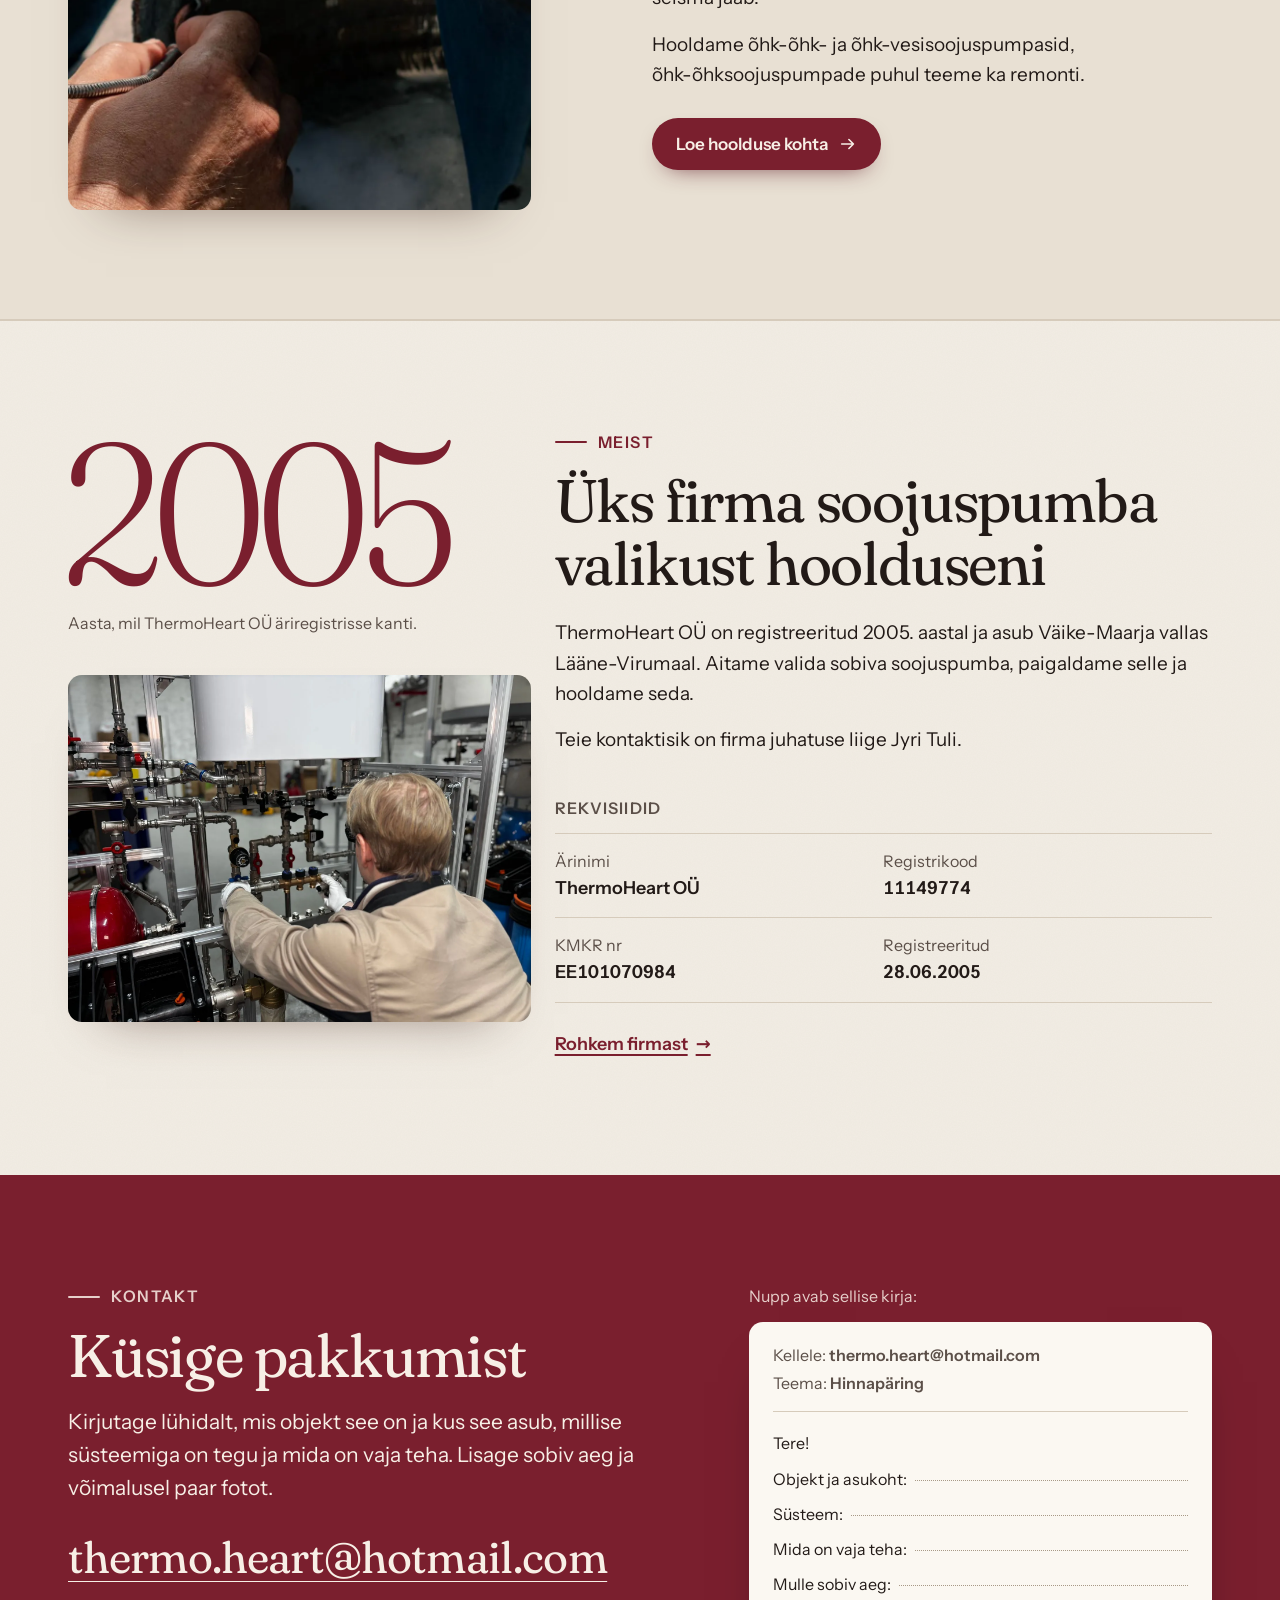
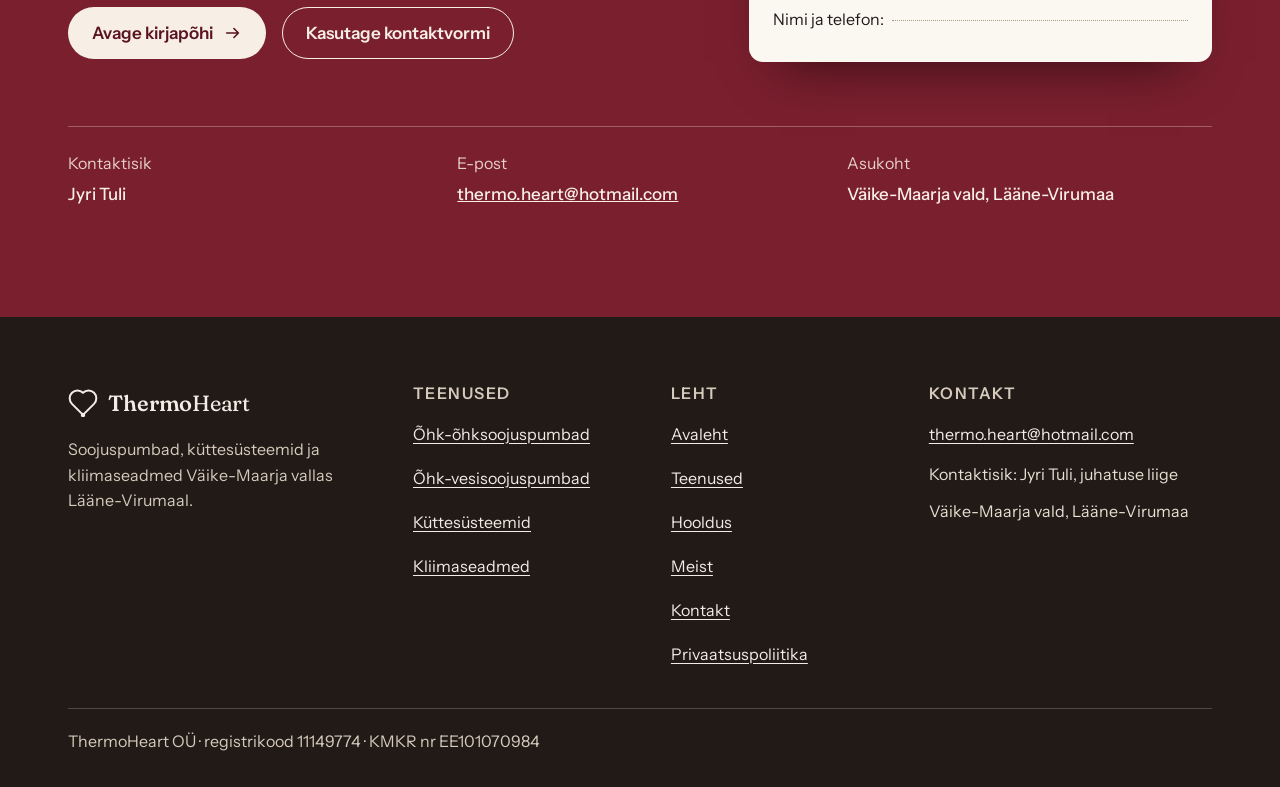
==== commit 123d6542: "Full site: 11 pages (services per system, hooldus, meist, kontakt with form, privacy), self-hosted f" ====
--- a/index.html
+++ b/index.html
@@ -4,17 +4,20 @@
 <meta charset="utf-8">
 <meta name="viewport" content="width=device-width, initial-scale=1">
 <title>ThermoHeart OÜ: soojuspumbad ja küte Lääne-Virumaal</title>
-<meta name="description" content="Õhk-õhk- ja õhk-vesisoojuspumpade müük, paigaldus ja hooldus, kliimaseadmete ja küttesüsteemide paigaldus. ThermoHeart OÜ, Väike-Maarja vald.">
+<meta name="description" content="Õhk-õhk- ja õhk-vesisoojuspumpade müük, paigaldus ja hooldus, kliimaseadmete ja küttesüsteemide paigaldus. ThermoHeart OÜ, Väike-Maarja vald, Lääne-Virumaa.">
 <meta name="robots" content="noindex">
 <meta property="og:type" content="website">
 <meta property="og:locale" content="et_EE">
+<meta property="og:site_name" content="ThermoHeart OÜ">
 <meta property="og:title" content="ThermoHeart OÜ: soojuspumbad ja küte Lääne-Virumaal">
-<meta property="og:description" content="Soojuspumpade müük, paigaldus ja hooldus, kliimaseadmete ja küttesüsteemide paigaldus. Väike-Maarja vald, alates 2005.">
+<meta property="og:description" content="Õhk-õhk- ja õhk-vesisoojuspumpade müük, paigaldus ja hooldus, kliimaseadmete ja küttesüsteemide paigaldus. ThermoHeart OÜ, Väike-Maarja vald, Lääne-Virumaa.">
 <meta name="theme-color" content="#F2EDE4">
 <link rel="icon" type="image/svg+xml" href="data:image/svg+xml,%3Csvg%20xmlns='http://www.w3.org/2000/svg'%20viewBox='0%200%2064%2064'%3E%3Crect%20width='64'%20height='64'%20rx='14'%20fill='%237A1F2E'/%3E%3Cpath%20d='M32%2053%20L10.79%2031.79%20A15%2015%200%200%201%2032%2010.57%20A15%2015%200%200%201%2053.21%2031.79%20Z'%20fill='none'%20stroke='%23F2EDE4'%20stroke-width='4.2'%20stroke-linejoin='round'/%3E%3Ccircle%20cx='32'%20cy='53'%20r='4'%20fill='%23F2EDE4'/%3E%3C/svg%3E">
-<link rel="preconnect" href="https://fonts.googleapis.com">
-<link rel="preconnect" href="https://fonts.gstatic.com" crossorigin>
-<link rel="stylesheet" href="https://fonts.googleapis.com/css2?family=Fraunces:ital,opsz,wght,SOFT@0,9..144,300..600,50;1,9..144,300..600,50&amp;family=Instrument+Sans:wght@400..600&amp;display=swap">
+<link rel="preload" href="fonts/fraunces-normal-latin.woff2" as="font" type="font/woff2" crossorigin>
+<link rel="preload" href="fonts/instrument-sans-normal-latin.woff2" as="font" type="font/woff2" crossorigin>
+<link rel="stylesheet" href="css/style.css">
+<script>document.documentElement.className+=' js';</script>
+<script src="js/site.js" defer></script>
 <script type="application/ld+json">
 {
   "@context": "https://schema.org",
@@ -24,328 +27,63 @@
   "email": "thermo.heart@hotmail.com",
   "foundingDate": "2005-06-28",
   "vatID": "EE101070984",
-  "identifier": {"@type": "PropertyValue", "propertyID": "registrikood", "value": "11149774"},
-  "address": {"@type": "PostalAddress", "addressLocality": "Väike-Maarja vald", "addressRegion": "Lääne-Viru maakond", "addressCountry": "EE"}
+  "identifier": {
+    "@type": "PropertyValue",
+    "propertyID": "registrikood",
+    "value": "11149774"
+  },
+  "address": {
+    "@type": "PostalAddress",
+    "addressLocality": "Väike-Maarja vald",
+    "addressRegion": "Lääne-Viru maakond",
+    "addressCountry": "EE"
+  },
+  "employee": {
+    "@type": "Person",
+    "name": "Jyri Tuli",
+    "jobTitle": "Juhatuse liige"
+  }
 }
 </script>
-<style>
-:root {
-  --paper: #F2EDE4;
-  --paper-2: #E8E0D3;
-  --paper-3: #FBF8F2;
-  --ink: #221A17;
-  --muted: #5B4F48;
-  --line: #D6CBBB;
-  --line-strong: #A89A87;
-  --wine: #7A1F2E;
-  --wine-deep: #5A1320;
-  --wine-soft: #EBD6D1;
-  --ember: #C9503A;
-  --cool: #1B5A61;
-  --cool-soft: #D3E3E1;
-  --on-wine: #F7EFE6;
-  --on-wine-muted: #E6CFCA;
-  --serif: "Fraunces", Georgia, "Times New Roman", serif;
-  --sans: "Instrument Sans", system-ui, -apple-system, "Segoe UI", Roboto, Arial, sans-serif;
-  --maxw: 1240px;
-  --gutter: clamp(1rem, 4vw, 3rem);
-  --radius: 14px;
-}
-*, *::before, *::after { box-sizing: border-box; }
-html { scroll-behavior: smooth; -webkit-text-size-adjust: 100%; text-size-adjust: 100%; }
-body {
-  margin: 0;
-  background-color: var(--paper);
-  background-image: url("data:image/svg+xml,%3Csvg xmlns='http://www.w3.org/2000/svg' width='220' height='220'%3E%3Cfilter id='n'%3E%3CfeTurbulence type='fractalNoise' baseFrequency='.8' numOctaves='2' stitchTiles='stitch'/%3E%3CfeColorMatrix values='0 0 0 0 .36 0 0 0 0 .29 0 0 0 0 .22 0 0 0 .05 0'/%3E%3C/filter%3E%3Crect width='100%25' height='100%25' filter='url(%23n)'/%3E%3C/svg%3E");
-  color: var(--ink);
-  font-family: var(--sans);
-  font-size: clamp(1rem, .96rem + .2vw, 1.125rem);
-  line-height: 1.6;
-  font-kerning: normal;
-  -webkit-font-smoothing: antialiased;
-}
-img, svg { display: block; max-width: 100%; }
-h1, h2, h3 { font-family: var(--serif); font-weight: 400; margin: 0; letter-spacing: -0.02em; font-optical-sizing: auto; }
-p, dl, dd, figure, ul { margin: 0; }
-ul { padding: 0; list-style: none; }
-a { color: inherit; }
-:focus-visible { outline: 3px solid var(--ink); outline-offset: 3px; border-radius: 4px; }
-.nw { white-space: nowrap; }
-.sr-only { position: absolute; width: 1px; height: 1px; overflow: hidden; clip: rect(0 0 0 0); clip-path: inset(50%); white-space: nowrap; }
-.wrap { width: 100%; max-width: var(--maxw); margin-inline: auto; padding-inline: var(--gutter); }
-
-/* skip link */
-.skip {
-  position: absolute; left: 1rem; top: -200px; z-index: 10;
-  display: inline-flex; align-items: center; min-height: 44px; padding: .5rem 1rem;
-  background: var(--ink); color: var(--paper); border-radius: 8px; text-decoration: none; font-weight: 600;
-}
-.skip:focus { top: 1rem; }
-
-/* header */
-.top { border-bottom: 1px solid var(--line); }
-.top .wrap { display: flex; align-items: center; justify-content: space-between; gap: 1rem; padding-block: .75rem; }
-.brand {
-  display: inline-flex; align-items: center; gap: .65rem; min-height: 44px;
-  font-family: var(--serif); font-size: 1.375rem; letter-spacing: -0.01em; text-decoration: none; color: var(--ink);
-}
-.brand svg { width: 30px; height: 28px; flex: none; }
-.brand b { font-weight: 560; }
-.nav { display: flex; gap: .25rem; }
-.nav a {
-  display: inline-flex; align-items: center; min-height: 44px; padding: .25rem .8rem;
-  font-size: 1rem; font-weight: 500; text-decoration: none; border-radius: 999px;
-  transition: background-color .2s ease, color .2s ease;
-}
-.nav a:hover { background: var(--paper-2); color: var(--wine); }
-
-/* type helpers */
-.kicker {
-  display: flex; align-items: center; gap: .7rem;
-  font-size: 1rem; font-weight: 600; letter-spacing: .09em; text-transform: uppercase; color: var(--wine);
-}
-.kicker::before { content: ""; width: 2rem; height: 2px; background: currentColor; border-radius: 2px; flex: none; }
-.h2 { font-size: clamp(2.25rem, 1.4rem + 3.2vw, 3.75rem); line-height: 1.04; margin-top: .9rem; text-wrap: balance; }
-.section { padding-block: clamp(3.5rem, 2rem + 6vw, 7rem); }
-.section-head { display: grid; grid-template-columns: minmax(0, 6fr) minmax(0, 6fr); gap: clamp(1.25rem, 4vw, 4rem); align-items: end; margin-bottom: clamp(2rem, 4vw, 3rem); }
-.section-head > p { color: var(--muted); max-width: 36em; }
-
-/* buttons */
-.btn {
-  display: inline-flex; align-items: center; justify-content: center; gap: .65rem;
-  min-height: 52px; padding: .8rem 1.45rem;
-  font: 600 1.0625rem/1.2 var(--sans); text-decoration: none; border-radius: 999px;
-  border: 1.5px solid transparent;
-  transition: background-color .2s ease, color .2s ease, border-color .2s ease, transform .2s ease, box-shadow .2s ease;
-}
-.btn svg { width: 18px; height: 18px; flex: none; transition: transform .2s ease; }
-.btn:hover svg { transform: translateX(3px); }
-.btn--primary { background: var(--wine); color: var(--on-wine); box-shadow: 0 10px 24px -14px rgba(90, 19, 32, .9); }
-.btn--primary:hover { background: var(--wine-deep); transform: translateY(-1px); box-shadow: 0 14px 28px -14px rgba(90, 19, 32, .95); }
-.btn--ghost { border-color: var(--ink); color: var(--ink); }
-.btn--ghost:hover { background: var(--ink); color: var(--paper); }
-.btn--light { background: var(--on-wine); color: var(--wine-deep); }
-.btn--light:hover { background: #FFFFFF; transform: translateY(-1px); }
-
-/* hero */
-.hero-grid {
-  display: grid; grid-template-columns: minmax(0, 7fr) minmax(0, 5fr);
-  gap: clamp(2rem, 5vw, 5rem); align-items: center;
-  padding-block: clamp(2.25rem, .5rem + 5vw, 4.5rem) clamp(2rem, 1rem + 2.5vw, 3rem);
-}
-.hero h1 {
-  font-size: clamp(2.375rem, 1.1rem + 4.4vw, 4.75rem); line-height: 1.02; letter-spacing: -0.028em;
-  margin: 1.1rem 0 1.4rem; max-width: 17ch; text-wrap: balance;
-}
-.hero h1 em { font-style: italic; color: var(--wine); }
-.lead { font-size: clamp(1.125rem, 1rem + .45vw, 1.3125rem); line-height: 1.55; max-width: 32em; }
-.actions { display: flex; flex-wrap: wrap; gap: .75rem 1rem; margin-top: 2rem; }
-.note { margin-top: 1.1rem; font-size: 1rem; color: var(--muted); max-width: 34em; }
-.note span { color: var(--ink); font-weight: 500; overflow-wrap: anywhere; }
-
-.hero-photo { margin: 0; }
-.hero-frame { position: relative; }
-.hero-frame::before { content: ""; position: absolute; inset: 14px -14px -14px 14px; border: 1.5px solid var(--wine); border-radius: var(--radius); opacity: .55; pointer-events: none; }
-.hero-frame picture, .hero-photo img { display: block; width: 100%; }
-.hero-photo img {
-  position: relative; aspect-ratio: 4 / 3; height: auto; object-fit: cover; object-position: 54% 50%;
-  border-radius: var(--radius); background: var(--paper-2);
-  box-shadow: 0 40px 60px -40px rgba(60, 30, 20, .55);
-}
-.hero-photo figcaption { margin-top: 1.7rem; font-family: var(--serif); font-style: italic; font-size: 1.0625rem; color: var(--muted); }
-
-.facts { border-top: 1px solid var(--line); border-bottom: 1px solid var(--line); }
-.facts ul { display: grid; grid-template-columns: repeat(3, minmax(0, 1fr)); }
-.facts li { padding: 1.25rem 1.5rem 1.35rem; border-left: 1px solid var(--line); }
-.facts li:first-child { border-left: 0; padding-left: 0; }
-.facts strong { display: block; font-family: var(--serif); font-weight: 400; font-size: clamp(1.375rem, 1.1rem + .8vw, 1.75rem); line-height: 1.2; letter-spacing: -0.01em; }
-.facts span { display: block; margin-top: .2rem; font-size: 1rem; color: var(--muted); }
-
-/* services matrix */
-.services { background: var(--paper-2); border-bottom: 1px solid var(--line); }
-.matrix-card { background: var(--paper-3); border-radius: var(--radius); box-shadow: 0 1px 0 var(--line), 0 30px 60px -45px rgba(60, 30, 20, .45); overflow: hidden; }
-.matrix { width: 100%; border-collapse: collapse; }
-.matrix thead th {
-  padding: 1.1rem 1.25rem; text-align: left; vertical-align: bottom;
-  font: 600 1rem/1.3 var(--sans); letter-spacing: .06em; text-transform: uppercase; color: var(--muted);
-  border-bottom: 1px solid var(--line);
-}
-.matrix thead th:first-child { padding-left: 1.75rem; width: 36%; }
-.matrix tbody th {
-  position: relative; padding: 1.1rem 1.25rem 1.1rem 1.75rem; text-align: left; vertical-align: middle;
-  font-family: var(--serif); font-weight: 400; font-size: clamp(1.25rem, 1.05rem + .6vw, 1.5625rem); line-height: 1.2; letter-spacing: -0.01em;
-}
-.matrix tbody th::before { content: ""; position: absolute; left: 0; top: 1.1rem; bottom: 1.1rem; width: 4px; border-radius: 0 4px 4px 0; background: var(--wine); }
-.matrix tbody tr.is-cool th::before { background: var(--cool); }
-.matrix td { padding: 1.35rem 1.25rem; vertical-align: middle; font-size: 1.0625rem; }
-.matrix tbody tr + tr > * { border-top: 1px solid var(--line); }
-.matrix tbody tr { transition: background-color .2s ease; }
-.matrix tbody tr:hover { background: rgba(122, 31, 46, .045); }
-.matrix tbody tr.is-cool:hover { background: rgba(27, 90, 97, .06); }
-.sys { display: flex; align-items: center; gap: 1.1rem; }
-.sys-img { flex: none; width: 7.5rem; aspect-ratio: 3 / 2; height: auto; object-fit: cover; border-radius: 10px; background: var(--paper-2); }
-.sys-name { min-width: 0; overflow-wrap: anywhere; }
-.yes { display: inline-flex; align-items: center; gap: .6rem; min-height: 44px; font-weight: 600; color: var(--wine); }
-.yes::before { content: ""; flex: none; width: .7rem; height: .7rem; border-radius: 50%; background: currentColor; box-shadow: 0 0 0 4px var(--wine-soft); }
-.is-cool .yes { color: var(--cool); }
-.is-cool .yes::before { box-shadow: 0 0 0 4px var(--cool-soft); }
-.yes-note { display: block; font-size: 1rem; color: var(--muted); font-weight: 400; margin-top: -.35rem; padding-left: 1.3rem; }
-.ask {
-  position: relative; display: inline-flex; align-items: center; min-height: 44px;
-  color: var(--muted); text-decoration: underline; text-decoration-style: dotted; text-decoration-thickness: 1.5px; text-underline-offset: .28em;
-  transition: color .2s ease;
-}
-.ask::after { content: "→"; position: absolute; left: 100%; margin-left: .3rem; text-decoration: none; opacity: 0; transform: translateX(-4px); transition: opacity .2s ease, transform .2s ease; }
-.ask:hover { color: var(--wine); text-decoration-style: solid; }
-.ask:hover::after, .ask:focus-visible::after { opacity: 1; transform: none; }
-.matrix-foot { padding: 1.25rem 1.75rem 1.5rem; border-top: 1px solid var(--line); }
-
-/* about */
-.about { border-top: 1px solid var(--line); }
-.about .wrap { display: grid; grid-template-columns: minmax(0, 5fr) minmax(0, 7fr); gap: clamp(2rem, 5vw, 5rem); align-items: start; }
-.year { margin: 0; }
-.about-photo { margin: 0; }
-.about-photo img { width: 100%; height: auto; aspect-ratio: 4 / 3; object-fit: cover; object-position: 60% 50%; border-radius: var(--radius); background: var(--paper-2); box-shadow: 0 30px 50px -38px rgba(60, 30, 20, .55); }
-.year-num { display: block; margin-left: -.035em; font-family: var(--serif); font-weight: 300; font-size: clamp(6rem, 3rem + 12vw, 13.5rem); line-height: .82; letter-spacing: -0.05em; color: var(--wine); }
-.year-cap { display: block; margin-top: 1rem; font-size: 1rem; color: var(--muted); }
-.about-text { font-size: clamp(1.0625rem, 1rem + .3vw, 1.1875rem); max-width: 36em; margin-top: 1.5rem; }
-.about-text + .about-text { margin-top: 1rem; }
-.reqs { margin-top: 2.5rem; }
-.reqs h3 { font-family: var(--sans); font-size: 1rem; font-weight: 600; letter-spacing: .07em; text-transform: uppercase; color: var(--muted); }
-.reqs dl { margin-top: .75rem; display: grid; grid-template-columns: repeat(2, minmax(0, 1fr)); border-top: 1px solid var(--line); }
-.reqs dl div { padding: .9rem 0; border-bottom: 1px solid var(--line); }
-.reqs dl div:nth-child(odd) { padding-right: 1rem; }
-.reqs dt { font-size: 1rem; color: var(--muted); }
-.reqs dd { font-weight: 600; font-variant-numeric: tabular-nums; }
-
-/* contact */
-.contact { background: var(--wine); color: var(--on-wine); }
-.contact :focus-visible { outline-color: var(--on-wine); }
-.contact .kicker { color: var(--on-wine-muted); }
-.contact-grid { display: grid; grid-template-columns: minmax(0, 7fr) minmax(0, 5fr); gap: clamp(2rem, 5vw, 5rem); align-items: start; }
-.contact .lead { color: var(--on-wine); margin-top: 1.25rem; }
-.mail-big {
-  display: inline-flex; align-items: center; min-height: 44px; margin-top: 1.75rem;
-  font-family: var(--serif); font-size: clamp(1.5rem, 1rem + 2.2vw, 2.75rem); line-height: 1.15; letter-spacing: -0.015em;
-  color: var(--on-wine); text-decoration: underline; text-decoration-thickness: 1px; text-underline-offset: .18em; overflow-wrap: anywhere;
-  transition: text-decoration-thickness .2s ease;
-}
-.mail-big:hover { text-decoration-thickness: 3px; }
-.contact .actions { margin-top: 1.5rem; }
-.letter-cap { font-size: 1rem; color: var(--on-wine-muted); margin-bottom: .75rem; }
-.letter { background: var(--paper-3); color: var(--ink); border-radius: var(--radius); padding: 1.35rem 1.5rem 1.5rem; box-shadow: 0 30px 50px -30px rgba(20, 5, 8, .7); }
-.letter-head { display: grid; gap: .15rem; padding-bottom: .9rem; border-bottom: 1px solid var(--line); font-size: 1rem; }
-.letter-head span { color: var(--muted); }
-.letter-body { padding-top: .9rem; font-size: 1rem; }
-.letter-body li { display: flex; gap: .5rem; align-items: baseline; padding: .3rem 0; }
-.letter-body li::after { content: ""; flex: 1; border-bottom: 1.5px dotted var(--line-strong); transform: translateY(-.25em); }
-.letter-body li:first-child::after { display: none; }
-.contact-list { margin-top: clamp(2.5rem, 5vw, 4rem); display: grid; grid-template-columns: repeat(3, minmax(0, 1fr)); gap: 1.5rem; border-top: 1px solid rgba(247, 239, 230, .3); padding-top: 1.5rem; }
-.contact-list dt { font-size: 1rem; color: var(--on-wine-muted); }
-.contact-list dd { margin-top: .3rem; font-size: 1.0625rem; font-weight: 500; }
-
-/* footer */
-.foot .wrap { display: flex; flex-wrap: wrap; align-items: center; justify-content: space-between; gap: 1rem 2rem; padding-block: 2rem 2.5rem; font-size: 1rem; }
-.foot-legal { color: var(--muted); }
-.pometka { padding: .55rem 1rem; border: 1px solid var(--line-strong); border-radius: 12px; color: var(--ink); background: var(--paper-3); max-width: 44rem; }
-.pometka strong { font-weight: 600; }
-.pometka a { display: inline-block; padding-block: 10px; margin-block: -10px; color: var(--wine); font-weight: 600; text-underline-offset: .2em; }
-
-/* responsive */
-@media (min-width: 900px) {
-  .hero-grid, .section-head, .about .wrap, .contact-grid { grid-template-columns: repeat(12, minmax(0, 1fr)); column-gap: 1.5rem; }
-  .section-head > div, .contact-grid > div:first-child { grid-column: 1 / 8; }
-  .section-head > p, .contact-grid > div:last-child { grid-column: 8 / -1; }
-  .hero-text { grid-column: 1 / 7; }
-  .hero-photo { grid-column: 7 / -1; margin-right: 14px; }
-  .hero-photo img { aspect-ratio: 4 / 5; object-position: 56% 50%; border-radius: 999px 999px var(--radius) var(--radius); }
-  .hero-frame::before { border-radius: 999px 999px var(--radius) var(--radius); }
-  .about .wrap { grid-template-rows: auto 1fr; row-gap: 0; }
-  .about .year { grid-column: 1 / 6; grid-row: 1; }
-  .about .about-photo { grid-column: 1 / 6; grid-row: 2; margin-top: clamp(1.5rem, 3vw, 2.5rem); }
-  .about .about-body { grid-column: 6 / -1; grid-row: 1 / span 2; }
-}
-@media (min-width: 640px) and (max-width: 899px) {
-  .matrix tbody { grid-template-columns: repeat(2, minmax(0, 1fr)); }
-}
-@media (max-width: 1023px) {
-  .contact-list { grid-template-columns: repeat(2, minmax(0, 1fr)); }
-}
-@media (max-width: 899px) {
-  .hero-grid { grid-template-columns: minmax(0, 1fr); }
-  .hero-photo { margin-right: 10px; }
-  .hero-frame::before { inset: 10px -10px -10px 10px; }
-  .section-head, .about .wrap, .contact-grid { grid-template-columns: minmax(0, 1fr); }
-  .section-head { align-items: start; }
-}
-@media (max-width: 899px) {
-  .matrix-card { background: none; box-shadow: none; border-radius: 0; overflow: visible; }
-  .matrix, .matrix tbody, .matrix tr, .matrix th, .matrix td { display: block; }
-  .matrix thead { position: absolute; width: 1px; height: 1px; overflow: hidden; clip: rect(0 0 0 0); clip-path: inset(50%); }
-  .matrix tbody { display: grid; gap: 1.25rem; }
-  .matrix tbody tr { background: var(--paper-3); border-radius: var(--radius); box-shadow: 0 1px 0 var(--line), 0 24px 40px -34px rgba(60, 30, 20, .45); padding: 0 0 .5rem; overflow: hidden; }
-  .matrix tbody tr + tr > th { border-top: 0; }
-  .matrix tbody th { padding: 0 0 .5rem; }
-  .matrix tbody th::before { display: none; }
-  .sys { flex-direction: column; align-items: stretch; gap: 0; }
-  .sys-img { width: 100%; border-radius: 0; aspect-ratio: 16 / 9; }
-  .sys-name { padding: 1rem 1.25rem .35rem 1.4rem; }
-  .matrix td { display: flex; align-items: center; justify-content: space-between; gap: 1rem; padding: .15rem 1.25rem .15rem 1.4rem; border-top: 1px solid var(--line); }
-  .matrix td::before { content: attr(data-label); content: attr(data-label) / ""; color: var(--muted); font-size: 1rem; }
-  .matrix td .cell { text-align: right; }
-  .yes-note { margin-top: -.5rem; margin-bottom: .4rem; padding-left: 0; }
-  .matrix-foot { margin-top: 1rem; padding: 0; border-top: 0; }
-}
-@media (max-width: 639px) {
-  .nav a:not(:last-child) { display: none; }
-  .facts ul { grid-template-columns: minmax(0, 1fr); }
-  .facts li, .facts li:first-child { border-left: 0; padding: 1rem 0; }
-  .facts li + li { border-top: 1px solid var(--line); }
-  .actions .btn { width: 100%; }
-  .reqs dl { grid-template-columns: minmax(0, 1fr); }
-  .reqs dl div:nth-child(odd) { padding-right: 0; }
-  .contact-list { grid-template-columns: minmax(0, 1fr); }
-}
-@media (prefers-reduced-motion: reduce) {
-  html { scroll-behavior: auto; }
-  *, *::before, *::after { animation: none !important; transition: none !important; }
-}
-</style>
 </head>
 <body>
 <a class="skip" href="#sisu">Põhisisu juurde</a>
 
 <header class="top">
   <div class="wrap">
-    <a class="brand" href="#algus" aria-label="ThermoHeart OÜ, lehe algusesse">
+    <a class="brand" href="index.html" aria-label="ThermoHeart OÜ, avaleht">
       <svg viewBox="40 70 320 305" aria-hidden="true" focusable="false"><path d="M200 352 L79.79 231.79 A85 85 0 0 1 200 111.58 A85 85 0 0 1 320.21 231.79 Z" fill="none" stroke="#7A1F2E" stroke-width="22" stroke-linejoin="round"/><circle cx="200" cy="352" r="24" fill="#7A1F2E"/></svg>
       <span><b>Thermo</b>Heart</span>
     </a>
-    <nav class="nav" aria-label="Lehe osad">
-      <a href="#teenused">Teenused</a>
-      <a href="#meist">Meist</a>
-      <a href="#kontakt">Kontakt</a>
+    <button class="menu-btn" type="button" aria-expanded="false" aria-controls="menu"><span class="menu-btn-label">Menüü</span><svg viewBox="0 0 20 20" aria-hidden="true" focusable="false"><path class="i-open" d="M3 6h14M3 10h14M3 14h14" fill="none" stroke="currentColor" stroke-width="1.8" stroke-linecap="round"/><path class="i-close" d="M5 5l10 10M15 5L5 15" fill="none" stroke="currentColor" stroke-width="1.8" stroke-linecap="round"/></svg></button>
+    <nav class="nav" id="menu" aria-label="Põhimenüü">
+      <a href="teenused.html">Teenused</a>
+      <a href="hooldus.html">Hooldus</a>
+      <a href="meist.html">Meist</a>
+      <a href="kontakt.html">Kontakt</a>
+      <a class="nav-cta" href="kontakt.html#vorm">Küsige pakkumist</a>
     </nav>
   </div>
 </header>
 
 <main id="sisu">
+
   <section class="hero" id="algus" aria-labelledby="h1">
     <div class="wrap hero-grid">
       <div class="hero-text">
-        <p class="kicker">ThermoHeart OÜ · alates 2005</p>
+        <p class="kicker">ThermoHeart OÜ · registreeritud 2005</p>
         <h1 id="h1">Soojuspumbad, küte ja kliimaseadmed <em>Lääne-Virumaal</em></h1>
         <p class="lead">Müüme, paigaldame ja hooldame <span class="nw">õhk-õhk-</span> ja <span class="nw">õhk-vesisoojuspumpasid</span>. Paigaldame ka kliimaseadmeid ja küttesüsteeme. Asume Väike-Maarja vallas.</p>
         <div class="actions">
           <a class="btn btn--primary" href="mailto:thermo.heart@hotmail.com?subject=Hinnap%C3%A4ring&amp;body=Tere%21%0D%0A%0D%0AObjekt%20ja%20asukoht%20%28nt%20eramu%20v%C3%B5i%20talu%2C%20k%C3%BCla%20ja%20vald%29%3A%0D%0A%0D%0AS%C3%BCsteem%20%28nt%20%C3%B5hk-vesisoojuspump%2C%20k%C3%BCttes%C3%BCsteem%2C%20kliimaseade%29%3A%0D%0A%0D%0AMida%20on%20vaja%20teha%20%28nt%20paigaldus%2C%20hooldus%2C%20remont%29%3A%0D%0A%0D%0AMulle%20sobiv%20aeg%3A%0D%0A%0D%0ANimi%20ja%20telefon%3A%0D%0A">Küsige pakkumist <svg viewBox="0 0 20 20" aria-hidden="true" focusable="false"><path d="M3 10h13M11 5l5 5-5 5" fill="none" stroke="currentColor" stroke-width="1.8" stroke-linecap="round" stroke-linejoin="round"/></svg></a>
-          <a class="btn btn--ghost" href="#teenused">Vaadake teenuseid</a>
+          <a class="btn btn--ghost" href="teenused.html">Vaadake teenuseid</a>
         </div>
         <p class="note">Nupp avab e-kirja aadressile <span>thermo.heart@hotmail.com</span> koos valmis kirjapõhjaga.</p>
       </div>
       <figure class="hero-photo">
         <div class="hero-frame"><picture>
-          <source media="(max-width: 700px)" srcset="img/hero-800.jpg" type="image/jpeg">
-          <img src="img/hero-1400.jpg" width="1400" height="933" fetchpriority="high" decoding="async" alt="Õhk-vesisoojuspumba välisosa tellisseinaga maja ees aias">
+          <source media="(max-width: 700px)" srcset="img/hero-800.webp" type="image/webp">
+          <img src="img/hero-1400.webp" width="1400" height="933" fetchpriority="high" decoding="async" alt="Õhk-vesisoojuspumba välisosa tellisseinaga maja ees aias">
         </picture></div>
         <figcaption>Õhk-vesisoojuspumba välisosa maja seina ääres.</figcaption>
       </figure>
@@ -378,28 +116,28 @@
           </thead>
           <tbody>
             <tr>
-              <th scope="row"><span class="sys"><img class="sys-img" src="img/air-air.jpg" width="800" height="533" loading="lazy" decoding="async" alt="Valgele seinale kinnitatud õhk-õhksoojuspumba välisosa sinise taeva taustal"><span class="sys-name">Õhk-õhksoojuspumbad</span></span></th>
+              <th scope="row"><span class="sys"><img class="sys-img" src="img/air-air-800.webp" width="800" height="534" loading="lazy" decoding="async" alt="Valgele seinale kinnitatud õhk-õhksoojuspumba välisosa sinise taeva taustal"><span class="sys-name"><a class="sys-link" href="ohk-ohk-soojuspumbad.html">Õhk-õhksoojuspumbad</a></span></span></th>
               <td data-label="Müük"><span class="cell"><span class="yes">Teeme</span></span></td>
               <td data-label="Paigaldus"><span class="cell"><span class="yes">Teeme</span></span></td>
               <td data-label="Hooldus"><span class="cell"><span class="yes">Teeme</span><span class="yes-note">ka remont</span></span></td>
               <td data-label="Projekteerimine"><span class="cell"><a class="ask" href="mailto:thermo.heart@hotmail.com?subject=K%C3%BCsimus%3A%20%C3%B5hk-%C3%B5hksoojuspumbad%2C%20projekteerimine&amp;body=Tere%21%0D%0A%0D%0AObjekt%20ja%20asukoht%3A%0D%0A%0D%0AMinu%20k%C3%BCsimus%3A%0D%0A%0D%0ANimi%20ja%20telefon%3A%0D%0A" aria-label="Küsige e-kirjaga: õhk-õhksoojuspumpade projekteerimine">Küsige</a></span></td>
             </tr>
             <tr>
-              <th scope="row"><span class="sys"><img class="sys-img" src="img/air-water.jpg" width="800" height="533" loading="lazy" decoding="async" alt="Õhk-vesisoojuspumba välisosa valge maja seina ääres, ümber tujad ja kruus"><span class="sys-name">Õhk-vesisoojuspumbad</span></span></th>
+              <th scope="row"><span class="sys"><img class="sys-img" src="img/air-water.webp" width="800" height="533" loading="lazy" decoding="async" alt="Õhk-vesisoojuspumba välisosa valge maja seina ääres, ümber tujad ja kruus"><span class="sys-name"><a class="sys-link" href="ohk-vesi-soojuspumbad.html">Õhk-vesisoojuspumbad</a></span></span></th>
               <td data-label="Müük"><span class="cell"><span class="yes">Teeme</span></span></td>
               <td data-label="Paigaldus"><span class="cell"><span class="yes">Teeme</span></span></td>
               <td data-label="Hooldus"><span class="cell"><span class="yes">Teeme</span></span></td>
               <td data-label="Projekteerimine"><span class="cell"><a class="ask" href="mailto:thermo.heart@hotmail.com?subject=K%C3%BCsimus%3A%20%C3%B5hk-vesisoojuspumbad%2C%20projekteerimine&amp;body=Tere%21%0D%0A%0D%0AObjekt%20ja%20asukoht%3A%0D%0A%0D%0AMinu%20k%C3%BCsimus%3A%0D%0A%0D%0ANimi%20ja%20telefon%3A%0D%0A" aria-label="Küsige e-kirjaga: õhk-vesisoojuspumpade projekteerimine">Küsige</a></span></td>
             </tr>
             <tr>
-              <th scope="row"><span class="sys"><img class="sys-img" src="img/heating.jpg" width="800" height="533" loading="lazy" decoding="async" alt="Küttesüsteemi jaotur torude, tsirkulatsioonipumba ja ventiilidega"><span class="sys-name">Küttesüsteemid</span></span></th>
+              <th scope="row"><span class="sys"><img class="sys-img" src="img/heating-800.webp" width="800" height="534" loading="lazy" decoding="async" alt="Küttesüsteemi jaotur torude, tsirkulatsioonipumba ja ventiilidega"><span class="sys-name"><a class="sys-link" href="kuttesusteemid.html">Küttesüsteemid</a></span></span></th>
               <td data-label="Müük"><span class="cell"><a class="ask" href="mailto:thermo.heart@hotmail.com?subject=K%C3%BCsimus%3A%20k%C3%BCttes%C3%BCsteemid%2C%20m%C3%BC%C3%BCk&amp;body=Tere%21%0D%0A%0D%0AObjekt%20ja%20asukoht%3A%0D%0A%0D%0AMinu%20k%C3%BCsimus%3A%0D%0A%0D%0ANimi%20ja%20telefon%3A%0D%0A" aria-label="Küsige e-kirjaga: küttesüsteemide müük">Küsige</a></span></td>
               <td data-label="Paigaldus"><span class="cell"><span class="yes">Teeme</span></span></td>
               <td data-label="Hooldus"><span class="cell"><a class="ask" href="mailto:thermo.heart@hotmail.com?subject=K%C3%BCsimus%3A%20k%C3%BCttes%C3%BCsteemid%2C%20hooldus&amp;body=Tere%21%0D%0A%0D%0AObjekt%20ja%20asukoht%3A%0D%0A%0D%0AMinu%20k%C3%BCsimus%3A%0D%0A%0D%0ANimi%20ja%20telefon%3A%0D%0A" aria-label="Küsige e-kirjaga: küttesüsteemide hooldus">Küsige</a></span></td>
               <td data-label="Projekteerimine"><span class="cell"><a class="ask" href="mailto:thermo.heart@hotmail.com?subject=K%C3%BCsimus%3A%20k%C3%BCttes%C3%BCsteemid%2C%20projekteerimine&amp;body=Tere%21%0D%0A%0D%0AObjekt%20ja%20asukoht%3A%0D%0A%0D%0AMinu%20k%C3%BCsimus%3A%0D%0A%0D%0ANimi%20ja%20telefon%3A%0D%0A" aria-label="Küsige e-kirjaga: küttesüsteemide projekteerimine">Küsige</a></span></td>
             </tr>
             <tr class="is-cool">
-              <th scope="row"><span class="sys"><img class="sys-img" src="img/climate.jpg" width="800" height="533" loading="lazy" decoding="async" alt="Seinale paigaldatud kliimaseadme siseosa"><span class="sys-name">Kliimaseadmed</span></span></th>
+              <th scope="row"><span class="sys"><img class="sys-img" src="img/climate-800.webp" width="800" height="534" loading="lazy" decoding="async" alt="Seinale paigaldatud kliimaseadme siseosa"><span class="sys-name"><a class="sys-link" href="kliimaseadmed.html">Kliimaseadmed</a></span></span></th>
               <td data-label="Müük"><span class="cell"><a class="ask" href="mailto:thermo.heart@hotmail.com?subject=K%C3%BCsimus%3A%20kliimaseadmed%2C%20m%C3%BC%C3%BCk&amp;body=Tere%21%0D%0A%0D%0AObjekt%20ja%20asukoht%3A%0D%0A%0D%0AMinu%20k%C3%BCsimus%3A%0D%0A%0D%0ANimi%20ja%20telefon%3A%0D%0A" aria-label="Küsige e-kirjaga: kliimaseadmete müük">Küsige</a></span></td>
               <td data-label="Paigaldus"><span class="cell"><span class="yes">Teeme</span></span></td>
               <td data-label="Hooldus"><span class="cell"><a class="ask" href="mailto:thermo.heart@hotmail.com?subject=K%C3%BCsimus%3A%20kliimaseadmed%2C%20hooldus&amp;body=Tere%21%0D%0A%0D%0AObjekt%20ja%20asukoht%3A%0D%0A%0D%0AMinu%20k%C3%BCsimus%3A%0D%0A%0D%0ANimi%20ja%20telefon%3A%0D%0A" aria-label="Küsige e-kirjaga: kliimaseadmete hooldus">Küsige</a></span></td>
@@ -407,18 +145,54 @@
             </tr>
           </tbody>
         </table>
-      </div>
-    </div>
-  </section>
-
+        <p class="matrix-foot">Iga süsteemi kohta on eraldi leht: kellele see sobib ja mida on hea teada. <a class="link-arrow" href="teenused.html">Kõik teenused</a></p>
+      </div>
+    </div>
+  </section>
+
+  <section class="section how" id="kuidas" aria-labelledby="kuidas-h">
+    <div class="wrap">
+      <div class="section-head">
+        <div>
+          <p class="kicker">Kuidas töö algab</p>
+          <h2 class="h2" id="kuidas-h">Kolm sammu päringust kokkuleppeni</h2>
+        </div>
+        <p>Hinna ütleme pärast päringut, sest see sõltub objektist ja süsteemist.</p>
+      </div>
+      
+    <ol class="steps">
+      <li><span class="step-n" aria-hidden="true">1</span><h3>Kirjutage</h3><p>Saatke e-kiri või kasutage kontaktvormi: objekt ja asukoht, süsteem ja mida on vaja teha. Foto aitab.</p></li>
+      <li><span class="step-n" aria-hidden="true">2</span><h3>Täpsustame</h3><p>Küsime vajadusel juurde, et aru saada, mis teil olemas on ja mida soovite.</p></li>
+      <li><span class="step-n" aria-hidden="true">3</span><h3>Lepime kokku</h3><p>Ütleme hinna ning lepime kokku töö ja sobiva aja.</p></li>
+    </ol>
+
+    </div>
+  </section>
+
+  <section class="section upkeep" id="hooldus" aria-labelledby="hooldus-h">
+    <div class="wrap upkeep-grid">
+      <figure class="upkeep-photo">
+        <img src="img/service.webp" width="960" height="1200" loading="lazy" decoding="async" alt="Käsi õhksoojuspumba välisosa soojusvaheti juures">
+      </figure>
+      <div>
+        <p class="kicker">Hooldus</p>
+        <h2 class="h2" id="hooldus-h">Soojuspump vajab kord aastas ülevaatust</h2>
+        <p class="about-text">Välisosa kogub lehti, tolmu ja lund, filtrid ummistuvad. Regulaarne kontroll aitab märgata probleemi enne, kui seade seisma jääb.</p>
+        <p class="about-text">Hooldame õhk-õhk- ja õhk-vesisoojuspumpasid, õhk-õhksoojuspumpade puhul teeme ka remonti.</p>
+        <div class="actions">
+          <a class="btn btn--primary" href="hooldus.html">Loe hoolduse kohta <svg viewBox="0 0 20 20" aria-hidden="true" focusable="false"><path d="M3 10h13M11 5l5 5-5 5" fill="none" stroke="currentColor" stroke-width="1.8" stroke-linecap="round" stroke-linejoin="round"/></svg></a>
+        </div>
+      </div>
+    </div>
+  </section>
 
   <section class="section about" id="meist" aria-labelledby="meist-h">
     <div class="wrap">
-      <p class="year"><span class="year-num">2005</span><span class="year-cap">Aasta, mil ThermoHeart OÜ alustas.</span></p>
+      <p class="year"><span class="year-num">2005</span><span class="year-cap">Aasta, mil ThermoHeart OÜ äriregistrisse kanti.</span></p>
       <div class="about-body">
         <p class="kicker">Meist</p>
         <h2 class="h2" id="meist-h">Üks firma soojuspumba valikust hoolduseni</h2>
-        <p class="about-text">ThermoHeart OÜ tegutseb alates 2005. aastast ja asub Väike-Maarja vallas Lääne-Virumaal. Aitame valida sobiva soojuspumba, paigaldame selle ja hooldame seda.</p>
+        <p class="about-text">ThermoHeart OÜ on registreeritud 2005. aastal ja asub Väike-Maarja vallas Lääne-Virumaal. Aitame valida sobiva soojuspumba, paigaldame selle ja hooldame seda.</p>
         <p class="about-text">Teie kontaktisik on firma juhatuse liige Jyri Tuli.</p>
         <div class="reqs">
           <h3>Rekvisiidid</h3>
@@ -429,9 +203,10 @@
             <div><dt>Registreeritud</dt><dd>28.06.2005</dd></div>
           </dl>
         </div>
+        <p class="more"><a class="link-arrow" href="meist.html">Rohkem firmast</a></p>
       </div>
       <figure class="about-photo">
-        <img src="img/about.jpg" width="1100" height="825" loading="lazy" decoding="async" alt="Tehnik ühendamas küttesüsteemi torustikku">
+        <img src="img/about.webp" width="1600" height="1200" loading="lazy" decoding="async" alt="Tehnik ühendamas küttesüsteemi torustikku">
       </figure>
     </div>
   </section>
@@ -446,6 +221,7 @@
           <a class="mail-big" href="mailto:thermo.heart@hotmail.com">thermo.heart@hotmail.com</a>
           <div class="actions">
             <a class="btn btn--light" href="mailto:thermo.heart@hotmail.com?subject=Hinnap%C3%A4ring&amp;body=Tere%21%0D%0A%0D%0AObjekt%20ja%20asukoht%20%28nt%20eramu%20v%C3%B5i%20talu%2C%20k%C3%BCla%20ja%20vald%29%3A%0D%0A%0D%0AS%C3%BCsteem%20%28nt%20%C3%B5hk-vesisoojuspump%2C%20k%C3%BCttes%C3%BCsteem%2C%20kliimaseade%29%3A%0D%0A%0D%0AMida%20on%20vaja%20teha%20%28nt%20paigaldus%2C%20hooldus%2C%20remont%29%3A%0D%0A%0D%0AMulle%20sobiv%20aeg%3A%0D%0A%0D%0ANimi%20ja%20telefon%3A%0D%0A">Avage kirjapõhi <svg viewBox="0 0 20 20" aria-hidden="true" focusable="false"><path d="M3 10h13M11 5l5 5-5 5" fill="none" stroke="currentColor" stroke-width="1.8" stroke-linecap="round" stroke-linejoin="round"/></svg></a>
+            <a class="btn btn--outline-light" href="kontakt.html#vorm">Kasutage kontaktvormi</a>
           </div>
         </div>
         <div>
@@ -474,7 +250,32 @@
 
 <footer class="foot">
   <div class="wrap">
-    <p class="foot-legal">ThermoHeart OÜ · registrikood 11149774</p>
+    <div class="foot-grid">
+      <div class="foot-about">
+        <a class="brand brand--foot" href="index.html" aria-label="ThermoHeart OÜ, avaleht">
+          <svg viewBox="40 70 320 305" aria-hidden="true" focusable="false"><path d="M200 352 L79.79 231.79 A85 85 0 0 1 200 111.58 A85 85 0 0 1 320.21 231.79 Z" fill="none" stroke="#F2EDE4" stroke-width="22" stroke-linejoin="round"/><circle cx="200" cy="352" r="24" fill="#F2EDE4"/></svg>
+          <span><b>Thermo</b>Heart</span>
+        </a>
+        <p>Soojuspumbad, küttesüsteemid ja kliimaseadmed Väike-Maarja vallas Lääne-Virumaal.</p>
+      </div>
+      <div>
+        <p class="foot-title">Teenused</p>
+        <ul><li><a href="ohk-ohk-soojuspumbad.html">Õhk-õhksoojuspumbad</a></li><li><a href="ohk-vesi-soojuspumbad.html">Õhk-vesisoojuspumbad</a></li><li><a href="kuttesusteemid.html">Küttesüsteemid</a></li><li><a href="kliimaseadmed.html">Kliimaseadmed</a></li></ul>
+      </div>
+      <div>
+        <p class="foot-title">Leht</p>
+        <ul><li><a href="index.html">Avaleht</a></li><li><a href="teenused.html">Teenused</a></li><li><a href="hooldus.html">Hooldus</a></li><li><a href="meist.html">Meist</a></li><li><a href="kontakt.html">Kontakt</a></li><li><a href="privaatsuspoliitika.html">Privaatsuspoliitika</a></li></ul>
+      </div>
+      <div>
+        <p class="foot-title">Kontakt</p>
+        <ul>
+          <li><a href="mailto:thermo.heart@hotmail.com">thermo.heart@hotmail.com</a></li>
+          <li class="foot-text">Kontaktisik: Jyri Tuli, juhatuse liige</li>
+          <li class="foot-text">Väike-Maarja vald, Lääne-Virumaa</li>
+        </ul>
+      </div>
+    </div>
+    <p class="foot-legal">ThermoHeart OÜ · registrikood 11149774 · KMKR nr EE101070984</p>
   </div>
 </footer>
 </body>
--- a/css/style.css
+++ b/css/style.css
@@ -0,0 +1,574 @@
+@font-face {
+  font-family: 'Fraunces';
+  font-style: italic;
+  font-weight: 300 600;
+  font-display: swap;
+  src: url(../fonts/fraunces-italic-latin-ext.woff2) format('woff2');
+  unicode-range: U+0100-02BA, U+02BD-02C5, U+02C7-02CC, U+02CE-02D7, U+02DD-02FF, U+0304, U+0308, U+0329, U+1D00-1DBF, U+1E00-1E9F, U+1EF2-1EFF, U+2020, U+20A0-20AB, U+20AD-20C4, U+2113, U+2C60-2C7F, U+A720-A7FF;
+}
+
+@font-face {
+  font-family: 'Fraunces';
+  font-style: italic;
+  font-weight: 300 600;
+  font-display: swap;
+  src: url(../fonts/fraunces-italic-latin.woff2) format('woff2');
+  unicode-range: U+0000-00FF, U+0131, U+0152-0153, U+02BB-02BC, U+02C6, U+02DA, U+02DC, U+0304, U+0308, U+0329, U+2000-206F, U+20AC, U+2122, U+2191, U+2193, U+2212, U+2215, U+FEFF, U+FFFD;
+}
+
+@font-face {
+  font-family: 'Fraunces';
+  font-style: normal;
+  font-weight: 300 600;
+  font-display: swap;
+  src: url(../fonts/fraunces-normal-latin-ext.woff2) format('woff2');
+  unicode-range: U+0100-02BA, U+02BD-02C5, U+02C7-02CC, U+02CE-02D7, U+02DD-02FF, U+0304, U+0308, U+0329, U+1D00-1DBF, U+1E00-1E9F, U+1EF2-1EFF, U+2020, U+20A0-20AB, U+20AD-20C4, U+2113, U+2C60-2C7F, U+A720-A7FF;
+}
+
+@font-face {
+  font-family: 'Fraunces';
+  font-style: normal;
+  font-weight: 300 600;
+  font-display: swap;
+  src: url(../fonts/fraunces-normal-latin.woff2) format('woff2');
+  unicode-range: U+0000-00FF, U+0131, U+0152-0153, U+02BB-02BC, U+02C6, U+02DA, U+02DC, U+0304, U+0308, U+0329, U+2000-206F, U+20AC, U+2122, U+2191, U+2193, U+2212, U+2215, U+FEFF, U+FFFD;
+}
+
+@font-face {
+  font-family: 'Instrument Sans';
+  font-style: normal;
+  font-weight: 400 600;
+  font-display: swap;
+  src: url(../fonts/instrument-sans-normal-latin-ext.woff2) format('woff2');
+  unicode-range: U+0100-02BA, U+02BD-02C5, U+02C7-02CC, U+02CE-02D7, U+02DD-02FF, U+0304, U+0308, U+0329, U+1D00-1DBF, U+1E00-1E9F, U+1EF2-1EFF, U+2020, U+20A0-20AB, U+20AD-20C4, U+2113, U+2C60-2C7F, U+A720-A7FF;
+}
+
+@font-face {
+  font-family: 'Instrument Sans';
+  font-style: normal;
+  font-weight: 400 600;
+  font-display: swap;
+  src: url(../fonts/instrument-sans-normal-latin.woff2) format('woff2');
+  unicode-range: U+0000-00FF, U+0131, U+0152-0153, U+02BB-02BC, U+02C6, U+02DA, U+02DC, U+0304, U+0308, U+0329, U+2000-206F, U+20AC, U+2122, U+2191, U+2193, U+2212, U+2215, U+FEFF, U+FFFD;
+}
+
+:root {
+  --paper: #F2EDE4;
+  --paper-2: #E8E0D3;
+  --paper-3: #FBF8F2;
+  --ink: #221A17;
+  --muted: #5B4F48;
+  --line: #D6CBBB;
+  --line-strong: #A89A87;
+  --wine: #7A1F2E;
+  --wine-deep: #5A1320;
+  --wine-soft: #EBD6D1;
+  --ember: #C9503A;
+  --cool: #1B5A61;
+  --cool-soft: #D3E3E1;
+  --on-wine: #F7EFE6;
+  --on-wine-muted: #E6CFCA;
+  --serif: "Fraunces", Georgia, "Times New Roman", serif;
+  --sans: "Instrument Sans", system-ui, -apple-system, "Segoe UI", Roboto, Arial, sans-serif;
+  --maxw: 1240px;
+  --gutter: clamp(1rem, 4vw, 3rem);
+  --radius: 14px;
+}
+*, *::before, *::after { box-sizing: border-box; }
+html { scroll-behavior: smooth; -webkit-text-size-adjust: 100%; text-size-adjust: 100%; }
+body {
+  margin: 0;
+  background-color: var(--paper);
+  background-image: url("data:image/svg+xml,%3Csvg xmlns='http://www.w3.org/2000/svg' width='220' height='220'%3E%3Cfilter id='n'%3E%3CfeTurbulence type='fractalNoise' baseFrequency='.8' numOctaves='2' stitchTiles='stitch'/%3E%3CfeColorMatrix values='0 0 0 0 .36 0 0 0 0 .29 0 0 0 0 .22 0 0 0 .05 0'/%3E%3C/filter%3E%3Crect width='100%25' height='100%25' filter='url(%23n)'/%3E%3C/svg%3E");
+  color: var(--ink);
+  font-family: var(--sans);
+  font-size: clamp(1rem, .96rem + .2vw, 1.125rem);
+  line-height: 1.6;
+  font-kerning: normal;
+  -webkit-font-smoothing: antialiased;
+}
+img, svg { display: block; max-width: 100%; }
+h1, h2, h3 { font-family: var(--serif); font-weight: 400; margin: 0; letter-spacing: -0.02em; font-optical-sizing: auto; }
+p, dl, dd, figure, ul { margin: 0; }
+ul { padding: 0; list-style: none; }
+a { color: inherit; }
+:focus-visible { outline: 3px solid var(--ink); outline-offset: 3px; border-radius: 4px; }
+.nw { white-space: nowrap; }
+.sr-only { position: absolute; width: 1px; height: 1px; overflow: hidden; clip: rect(0 0 0 0); clip-path: inset(50%); white-space: nowrap; }
+.wrap { width: 100%; max-width: var(--maxw); margin-inline: auto; padding-inline: var(--gutter); }
+
+/* skip link */
+.skip {
+  position: absolute; left: 1rem; top: -200px; z-index: 10;
+  display: inline-flex; align-items: center; min-height: 44px; padding: .5rem 1rem;
+  background: var(--ink); color: var(--paper); border-radius: 8px; text-decoration: none; font-weight: 600;
+}
+.skip:focus { top: 1rem; }
+
+/* header */
+.top { border-bottom: 1px solid var(--line); }
+.top .wrap { display: flex; align-items: center; justify-content: space-between; gap: 1rem; padding-block: .75rem; }
+.brand {
+  display: inline-flex; align-items: center; gap: .65rem; min-height: 44px;
+  font-family: var(--serif); font-size: 1.375rem; letter-spacing: -0.01em; text-decoration: none; color: var(--ink);
+}
+.brand svg { width: 30px; height: 28px; flex: none; }
+.brand b { font-weight: 560; }
+.nav { display: flex; gap: .25rem; }
+.nav a {
+  display: inline-flex; align-items: center; min-height: 44px; padding: .25rem .8rem;
+  font-size: 1rem; font-weight: 500; text-decoration: none; border-radius: 999px;
+  transition: background-color .2s ease, color .2s ease;
+}
+.nav a:hover { background: var(--paper-2); color: var(--wine); }
+
+/* type helpers */
+.kicker {
+  display: flex; align-items: center; gap: .7rem;
+  font-size: 1rem; font-weight: 600; letter-spacing: .09em; text-transform: uppercase; color: var(--wine);
+}
+.kicker::before { content: ""; width: 2rem; height: 2px; background: currentColor; border-radius: 2px; flex: none; }
+.h2 { font-size: clamp(2.25rem, 1.4rem + 3.2vw, 3.75rem); line-height: 1.04; margin-top: .9rem; text-wrap: balance; }
+.section { padding-block: clamp(3.5rem, 2rem + 6vw, 7rem); }
+.section-head { display: grid; grid-template-columns: minmax(0, 6fr) minmax(0, 6fr); gap: clamp(1.25rem, 4vw, 4rem); align-items: end; margin-bottom: clamp(2rem, 4vw, 3rem); }
+.section-head > p { color: var(--muted); max-width: 36em; }
+
+/* buttons */
+.btn {
+  display: inline-flex; align-items: center; justify-content: center; gap: .65rem;
+  min-height: 52px; padding: .8rem 1.45rem;
+  font: 600 1.0625rem/1.2 var(--sans); text-decoration: none; border-radius: 999px;
+  border: 1.5px solid transparent;
+  transition: background-color .2s ease, color .2s ease, border-color .2s ease, transform .2s ease, box-shadow .2s ease;
+}
+.btn svg { width: 18px; height: 18px; flex: none; transition: transform .2s ease; }
+.btn:hover svg { transform: translateX(3px); }
+.btn--primary { background: var(--wine); color: var(--on-wine); box-shadow: 0 10px 24px -14px rgba(90, 19, 32, .9); }
+.btn--primary:hover { background: var(--wine-deep); transform: translateY(-1px); box-shadow: 0 14px 28px -14px rgba(90, 19, 32, .95); }
+.btn--ghost { border-color: var(--ink); color: var(--ink); }
+.btn--ghost:hover { background: var(--ink); color: var(--paper); }
+.btn--light { background: var(--on-wine); color: var(--wine-deep); }
+.btn--light:hover { background: #FFFFFF; transform: translateY(-1px); }
+
+/* hero */
+.hero-grid {
+  display: grid; grid-template-columns: minmax(0, 7fr) minmax(0, 5fr);
+  gap: clamp(2rem, 5vw, 5rem); align-items: center;
+  padding-block: clamp(2.25rem, .5rem + 5vw, 4.5rem) clamp(2rem, 1rem + 2.5vw, 3rem);
+}
+.hero h1 {
+  font-size: clamp(2.375rem, 1.1rem + 4.4vw, 4.75rem); line-height: 1.02; letter-spacing: -0.028em;
+  margin: 1.1rem 0 1.4rem; max-width: 17ch; text-wrap: balance;
+}
+.hero h1 em { font-style: italic; color: var(--wine); }
+.lead { font-size: clamp(1.125rem, 1rem + .45vw, 1.3125rem); line-height: 1.55; max-width: 32em; }
+.actions { display: flex; flex-wrap: wrap; gap: .75rem 1rem; margin-top: 2rem; }
+.note { margin-top: 1.1rem; font-size: 1rem; color: var(--muted); max-width: 34em; }
+.note span { color: var(--ink); font-weight: 500; overflow-wrap: anywhere; }
+
+.hero-photo { margin: 0; }
+.hero-frame { position: relative; }
+.hero-frame::before { content: ""; position: absolute; inset: 14px -14px -14px 14px; border: 1.5px solid var(--wine); border-radius: var(--radius); opacity: .55; pointer-events: none; }
+.hero-frame picture, .hero-photo img { display: block; width: 100%; }
+.hero-photo img {
+  position: relative; aspect-ratio: 4 / 3; height: auto; object-fit: cover; object-position: var(--pos, 54% 50%);
+  border-radius: var(--radius); background: var(--paper-2);
+  box-shadow: 0 40px 60px -40px rgba(60, 30, 20, .55);
+}
+.hero-photo figcaption { margin-top: 1.7rem; font-family: var(--serif); font-style: italic; font-size: 1.0625rem; color: var(--muted); }
+
+.facts { border-top: 1px solid var(--line); border-bottom: 1px solid var(--line); }
+.facts ul { display: grid; grid-template-columns: repeat(3, minmax(0, 1fr)); }
+.facts li { padding: 1.25rem 1.5rem 1.35rem; border-left: 1px solid var(--line); }
+.facts li:first-child { border-left: 0; padding-left: 0; }
+.facts strong { display: block; font-family: var(--serif); font-weight: 400; font-size: clamp(1.375rem, 1.1rem + .8vw, 1.75rem); line-height: 1.2; letter-spacing: -0.01em; }
+.facts span { display: block; margin-top: .2rem; font-size: 1rem; color: var(--muted); }
+
+/* services matrix */
+.services { background: var(--paper-2); border-bottom: 1px solid var(--line); }
+.matrix-card { background: var(--paper-3); border-radius: var(--radius); box-shadow: 0 1px 0 var(--line), 0 30px 60px -45px rgba(60, 30, 20, .45); overflow: hidden; }
+.matrix { width: 100%; border-collapse: collapse; }
+.matrix thead th {
+  padding: 1.1rem 1.25rem; text-align: left; vertical-align: bottom;
+  font: 600 1rem/1.3 var(--sans); letter-spacing: .06em; text-transform: uppercase; color: var(--muted);
+  border-bottom: 1px solid var(--line);
+}
+.matrix thead th:first-child { padding-left: 1.75rem; width: 36%; }
+.matrix tbody th {
+  position: relative; padding: 1.1rem 1.25rem 1.1rem 1.75rem; text-align: left; vertical-align: middle;
+  font-family: var(--serif); font-weight: 400; font-size: clamp(1.25rem, 1.05rem + .6vw, 1.5625rem); line-height: 1.2; letter-spacing: -0.01em;
+}
+.matrix tbody th::before { content: ""; position: absolute; left: 0; top: 1.1rem; bottom: 1.1rem; width: 4px; border-radius: 0 4px 4px 0; background: var(--wine); }
+.matrix tbody tr.is-cool th::before { background: var(--cool); }
+.matrix td { padding: 1.35rem 1.25rem; vertical-align: middle; font-size: 1.0625rem; }
+.matrix tbody tr + tr > * { border-top: 1px solid var(--line); }
+.matrix tbody tr { transition: background-color .2s ease; }
+.matrix tbody tr:hover { background: rgba(122, 31, 46, .045); }
+.matrix tbody tr.is-cool:hover { background: rgba(27, 90, 97, .06); }
+.sys { display: flex; align-items: center; gap: 1.1rem; }
+.sys-img { flex: none; width: 7.5rem; aspect-ratio: 3 / 2; height: auto; object-fit: cover; border-radius: 10px; background: var(--paper-2); }
+.sys-name { min-width: 0; overflow-wrap: anywhere; }
+.yes { display: inline-flex; align-items: center; gap: .6rem; min-height: 44px; font-weight: 600; color: var(--wine); }
+.yes::before { content: ""; flex: none; width: .7rem; height: .7rem; border-radius: 50%; background: currentColor; box-shadow: 0 0 0 4px var(--wine-soft); }
+.is-cool .yes { color: var(--cool); }
+.is-cool .yes::before { box-shadow: 0 0 0 4px var(--cool-soft); }
+.yes-note { display: block; font-size: 1rem; color: var(--muted); font-weight: 400; margin-top: -.35rem; padding-left: 1.3rem; }
+.ask {
+  position: relative; display: inline-flex; align-items: center; min-height: 44px;
+  color: var(--muted); text-decoration: underline; text-decoration-style: dotted; text-decoration-thickness: 1.5px; text-underline-offset: .28em;
+  transition: color .2s ease;
+}
+.ask::after { content: "→"; position: absolute; left: 100%; margin-left: .3rem; text-decoration: none; opacity: 0; transform: translateX(-4px); transition: opacity .2s ease, transform .2s ease; }
+.ask:hover { color: var(--wine); text-decoration-style: solid; }
+.ask:hover::after, .ask:focus-visible::after { opacity: 1; transform: none; }
+.matrix-foot { padding: 1.25rem 1.75rem 1.5rem; border-top: 1px solid var(--line); }
+
+/* about */
+.about { border-top: 1px solid var(--line); }
+.about .wrap { display: grid; grid-template-columns: minmax(0, 5fr) minmax(0, 7fr); gap: clamp(2rem, 5vw, 5rem); align-items: start; }
+.year { margin: 0; }
+.about-photo { margin: 0; }
+.about-photo img { width: 100%; height: auto; aspect-ratio: 4 / 3; object-fit: cover; object-position: 60% 50%; border-radius: var(--radius); background: var(--paper-2); box-shadow: 0 30px 50px -38px rgba(60, 30, 20, .55); }
+.year-num { display: block; margin-left: -.035em; font-family: var(--serif); font-weight: 300; font-size: clamp(6rem, 3rem + 12vw, 13.5rem); line-height: .82; letter-spacing: -0.05em; color: var(--wine); }
+.year-cap { display: block; margin-top: 1rem; font-size: 1rem; color: var(--muted); }
+.about-text { font-size: clamp(1.0625rem, 1rem + .3vw, 1.1875rem); max-width: 36em; margin-top: 1.5rem; }
+.about-text + .about-text { margin-top: 1rem; }
+.reqs { margin-top: 2.5rem; }
+.reqs h3 { font-family: var(--sans); font-size: 1rem; font-weight: 600; letter-spacing: .07em; text-transform: uppercase; color: var(--muted); }
+.reqs dl { margin-top: .75rem; display: grid; grid-template-columns: repeat(2, minmax(0, 1fr)); border-top: 1px solid var(--line); }
+.reqs dl div { padding: .9rem 0; border-bottom: 1px solid var(--line); }
+.reqs dl div:nth-child(odd) { padding-right: 1rem; }
+.reqs dt { font-size: 1rem; color: var(--muted); }
+.reqs dd { font-weight: 600; font-variant-numeric: tabular-nums; }
+
+/* contact */
+.contact { background: var(--wine); color: var(--on-wine); }
+.contact :focus-visible { outline-color: var(--on-wine); }
+.contact .kicker { color: var(--on-wine-muted); }
+.contact-grid { display: grid; grid-template-columns: minmax(0, 7fr) minmax(0, 5fr); gap: clamp(2rem, 5vw, 5rem); align-items: start; }
+.contact .lead { color: var(--on-wine); margin-top: 1.25rem; }
+.mail-big {
+  display: inline-flex; align-items: center; min-height: 44px; margin-top: 1.75rem;
+  font-family: var(--serif); font-size: clamp(1.5rem, 1rem + 2.2vw, 2.75rem); line-height: 1.15; letter-spacing: -0.015em;
+  color: var(--on-wine); text-decoration: underline; text-decoration-thickness: 1px; text-underline-offset: .18em; overflow-wrap: anywhere;
+  transition: text-decoration-thickness .2s ease;
+}
+.mail-big:hover { text-decoration-thickness: 3px; }
+.contact .actions { margin-top: 1.5rem; }
+.letter-cap { font-size: 1rem; color: var(--on-wine-muted); margin-bottom: .75rem; }
+.letter { background: var(--paper-3); color: var(--ink); border-radius: var(--radius); padding: 1.35rem 1.5rem 1.5rem; box-shadow: 0 30px 50px -30px rgba(20, 5, 8, .7); }
+.letter-head { display: grid; gap: .15rem; padding-bottom: .9rem; border-bottom: 1px solid var(--line); font-size: 1rem; }
+.letter-head span { color: var(--muted); }
+.letter-body { padding-top: .9rem; font-size: 1rem; }
+.letter-body li { display: flex; gap: .5rem; align-items: baseline; padding: .3rem 0; }
+.letter-body li::after { content: ""; flex: 1; border-bottom: 1.5px dotted var(--line-strong); transform: translateY(-.25em); }
+.letter-body li:first-child::after { display: none; }
+.contact-list { margin-top: clamp(2.5rem, 5vw, 4rem); display: grid; grid-template-columns: repeat(3, minmax(0, 1fr)); gap: 1.5rem; border-top: 1px solid rgba(247, 239, 230, .3); padding-top: 1.5rem; }
+.contact-list dt { font-size: 1rem; color: var(--on-wine-muted); }
+.contact-list dd { margin-top: .3rem; font-size: 1.0625rem; font-weight: 500; }
+
+/* footer */
+.foot .wrap { display: flex; flex-wrap: wrap; align-items: center; justify-content: space-between; gap: 1rem 2rem; padding-block: 2rem 2.5rem; font-size: 1rem; }
+.foot-legal { color: var(--muted); }
+
+/* responsive */
+@media (min-width: 900px) {
+  .hero-grid, .section-head, .about .wrap, .contact-grid { grid-template-columns: repeat(12, minmax(0, 1fr)); column-gap: 1.5rem; }
+  .section-head > div, .contact-grid > div:first-child { grid-column: 1 / 8; }
+  .section-head > p, .contact-grid > div:last-child { grid-column: 8 / -1; }
+  .hero-text { grid-column: 1 / 7; }
+  .hero-photo { grid-column: 7 / -1; margin-right: 14px; }
+  .hero-photo img { aspect-ratio: 4 / 5; object-position: var(--pos, 56% 50%); border-radius: 999px 999px var(--radius) var(--radius); }
+  .hero-frame::before { border-radius: 999px 999px var(--radius) var(--radius); }
+  .about .wrap { grid-template-rows: auto 1fr; row-gap: 0; }
+  .about .year { grid-column: 1 / 6; grid-row: 1; }
+  .about .about-photo { grid-column: 1 / 6; grid-row: 2; margin-top: clamp(1.5rem, 3vw, 2.5rem); }
+  .about .about-body { grid-column: 6 / -1; grid-row: 1 / span 2; }
+}
+@media (min-width: 640px) and (max-width: 899px) {
+  .matrix tbody { grid-template-columns: repeat(2, minmax(0, 1fr)); }
+}
+@media (max-width: 1023px) {
+  .contact-list { grid-template-columns: repeat(2, minmax(0, 1fr)); }
+}
+@media (max-width: 899px) {
+  .hero-grid { grid-template-columns: minmax(0, 1fr); }
+  .hero-photo { margin-right: 10px; }
+  .hero-frame::before { inset: 10px -10px -10px 10px; }
+  .section-head, .about .wrap, .contact-grid { grid-template-columns: minmax(0, 1fr); }
+  .section-head { align-items: start; }
+}
+@media (max-width: 899px) {
+  .matrix-card { background: none; box-shadow: none; border-radius: 0; overflow: visible; }
+  .matrix, .matrix tbody, .matrix tr, .matrix th, .matrix td { display: block; }
+  .matrix thead { position: absolute; width: 1px; height: 1px; overflow: hidden; clip: rect(0 0 0 0); clip-path: inset(50%); }
+  .matrix tbody { display: grid; gap: 1.25rem; }
+  .matrix tbody tr { background: var(--paper-3); border-radius: var(--radius); box-shadow: 0 1px 0 var(--line), 0 24px 40px -34px rgba(60, 30, 20, .45); padding: 0 0 .5rem; overflow: hidden; }
+  .matrix tbody tr + tr > th { border-top: 0; }
+  .matrix tbody th { padding: 0 0 .5rem; }
+  .matrix tbody th::before { display: none; }
+  .sys { flex-direction: column; align-items: stretch; gap: 0; }
+  .sys-img { width: 100%; border-radius: 0; aspect-ratio: 16 / 9; }
+  .sys-name { padding: 1rem 1.25rem .35rem 1.4rem; }
+  .matrix td { display: flex; align-items: center; justify-content: space-between; gap: 1rem; padding: .15rem 1.25rem .15rem 1.4rem; border-top: 1px solid var(--line); }
+  .matrix td::before { content: attr(data-label); content: attr(data-label) / ""; color: var(--muted); font-size: 1rem; }
+  .matrix td .cell { text-align: right; }
+  .yes-note { margin-top: -.5rem; margin-bottom: .4rem; padding-left: 0; }
+  .matrix-foot { margin-top: 1rem; padding: 0; border-top: 0; }
+}
+@media (max-width: 639px) {
+  .facts ul { grid-template-columns: minmax(0, 1fr); }
+  .facts li, .facts li:first-child { border-left: 0; padding: 1rem 0; }
+  .facts li + li { border-top: 1px solid var(--line); }
+  .actions .btn { width: 100%; }
+  .reqs dl { grid-template-columns: minmax(0, 1fr); }
+  .reqs dl div:nth-child(odd) { padding-right: 0; }
+  .contact-list { grid-template-columns: minmax(0, 1fr); }
+}
+@media (prefers-reduced-motion: reduce) {
+  html { scroll-behavior: auto; }
+  *, *::before, *::after { animation: none !important; transition: none !important; }
+}
+
+/* ===== multi-page additions ===== */
+.top { position: relative; background: var(--paper); }
+.top .wrap { flex-wrap: wrap; }
+.nav { align-items: center; flex-wrap: wrap; }
+.nav a[aria-current="page"] { background: var(--wine-soft); color: var(--wine-deep); }
+.nav .nav-cta { background: var(--wine); color: var(--on-wine); margin-left: .5rem; padding-inline: 1.1rem; font-weight: 600; }
+.nav .nav-cta:hover { background: var(--wine-deep); color: var(--on-wine); }
+
+.menu-btn {
+  display: none; align-items: center; gap: .6rem; min-height: 48px; min-width: 48px; padding: .25rem 1rem;
+  font: 600 1rem/1 var(--sans); color: var(--ink); background: transparent;
+  border: 1.5px solid var(--ink); border-radius: 999px; cursor: pointer;
+}
+.menu-btn:hover { background: var(--ink); color: var(--paper); }
+.menu-btn svg { width: 20px; height: 20px; flex: none; }
+.menu-btn[aria-expanded="true"] .i-open, .menu-btn:not([aria-expanded="true"]) .i-close { display: none; }
+
+@media (max-width: 899px) {
+  .js .menu-btn { display: inline-flex; }
+  .js .nav {
+    display: none; position: absolute; left: 0; right: 0; top: 100%; z-index: 20;
+    flex-direction: column; align-items: stretch; flex-wrap: nowrap; gap: .25rem;
+    padding: .75rem var(--gutter) 1.25rem; background: var(--paper-3);
+    border-bottom: 1px solid var(--line); box-shadow: 0 30px 40px -30px rgba(60, 30, 20, .55);
+  }
+  .js .nav.is-open { display: flex; }
+  .nav a { min-height: 52px; font-size: 1.0625rem; border-radius: 12px; }
+  .nav .nav-cta { margin: .5rem 0 0; justify-content: center; border-radius: 999px; }
+}
+@media (max-width: 899px) { html:not(.js) .nav { width: 100%; } }
+
+.btn--outline-light { border-color: var(--on-wine); color: var(--on-wine); }
+.btn--outline-light:hover { background: var(--on-wine); color: var(--wine-deep); }
+.contact .letter-cap a, .contact .contact-list a { color: inherit; overflow-wrap: anywhere; }
+
+/* breadcrumbs */
+.crumbs { border-bottom: 1px solid var(--line); }
+.crumbs ol { display: flex; flex-wrap: wrap; align-items: center; gap: 0 .55rem; list-style: none; padding: 0; margin: 0; font-size: 1rem; color: var(--muted); }
+.crumbs li { display: inline-flex; align-items: center; min-height: 44px; overflow-wrap: anywhere; }
+.crumbs li + li::before { content: "/"; content: "/" / ""; margin-right: .55rem; color: var(--line-strong); }
+.crumbs a { display: inline-flex; align-items: center; min-height: 44px; color: var(--muted); text-underline-offset: .2em; }
+.crumbs a:hover { color: var(--wine); }
+.crumbs [aria-current] { color: var(--ink); font-weight: 500; }
+
+/* inner pages */
+.page-hero h1 { font-size: clamp(2.125rem, 1.2rem + 3.6vw, 4rem); max-width: 14ch; overflow-wrap: break-word; }
+.page-hero .hero-grid { padding-block: clamp(1.75rem, .5rem + 4vw, 3.5rem) clamp(2.5rem, 1rem + 4vw, 4.5rem); }
+.page-top { padding-block: clamp(2.25rem, 1rem + 5vw, 4.5rem) clamp(1.5rem, 1rem + 2vw, 2.5rem); }
+.page-h1 { font-size: clamp(2.5rem, 1.3rem + 4.6vw, 4.75rem); line-height: 1.02; letter-spacing: -0.028em; margin: 1.1rem 0 1.25rem; text-wrap: balance; overflow-wrap: break-word; hyphens: manual; }
+.page-top .lead { max-width: 36em; }
+.h3 { font-family: var(--serif); font-weight: 400; font-size: clamp(1.5rem, 1.2rem + 1vw, 2rem); line-height: 1.15; }
+
+.link-arrow {
+  display: inline-flex; align-items: center; gap: .5rem; min-height: 44px; font-weight: 600; color: var(--wine);
+  text-decoration: underline; text-decoration-thickness: 1.5px; text-underline-offset: .22em;
+}
+.link-arrow::after { content: "→"; text-decoration: none; display: inline-block; transition: transform .2s ease; }
+.link-arrow:hover { color: var(--wine-deep); }
+.link-arrow:hover::after { transform: translateX(3px); }
+.sys-link { text-decoration: none; }
+.sys-link:hover { color: var(--wine); text-decoration: underline; text-decoration-thickness: 1.5px; text-underline-offset: .2em; }
+.matrix-foot { display: flex; flex-wrap: wrap; align-items: center; justify-content: space-between; gap: .25rem 1.5rem; color: var(--muted); }
+.more { margin-top: 1.25rem; }
+
+/* home: how + upkeep */
+.how { background: var(--paper); border-bottom: 1px solid var(--line); }
+.steps { list-style: none; padding: 0; margin: 0; display: grid; grid-template-columns: repeat(3, minmax(0, 1fr)); gap: 1.5rem; counter-reset: s; }
+.steps li { background: var(--paper-3); border-radius: var(--radius); padding: 1.5rem 1.5rem 1.75rem; box-shadow: 0 1px 0 var(--line), 0 24px 40px -34px rgba(60, 30, 20, .45); }
+.step-n { display: block; font-family: var(--serif); font-weight: 300; font-size: 3.5rem; line-height: 1; color: var(--wine); letter-spacing: -0.04em; }
+.steps h3 { font-family: var(--serif); font-weight: 400; font-size: 1.5rem; margin-top: .75rem; letter-spacing: -0.01em; }
+.steps p { margin-top: .5rem; color: var(--muted); }
+
+.upkeep { background: var(--paper-2); border-bottom: 1px solid var(--line); }
+.upkeep-grid { display: grid; grid-template-columns: minmax(0, 1fr); gap: clamp(2rem, 5vw, 5rem); align-items: center; }
+.upkeep-photo { margin: 0; }
+.upkeep-photo img { width: 100%; height: auto; aspect-ratio: 4 / 3; object-fit: cover; object-position: 50% 45%; border-radius: var(--radius); background: var(--paper-2); box-shadow: 0 30px 50px -38px rgba(60, 30, 20, .55); }
+.upkeep .actions { margin-top: 1.75rem; }
+
+/* services overview cards */
+.cards { list-style: none; padding: 0; margin: 0; display: grid; grid-template-columns: minmax(0, 1fr); gap: 1.5rem; }
+.card { background: var(--paper-3); border-radius: var(--radius); overflow: hidden; box-shadow: 0 1px 0 var(--line), 0 30px 60px -45px rgba(60, 30, 20, .45); display: flex; flex-direction: column; }
+.card img { width: 100%; height: auto; aspect-ratio: 3 / 2; object-fit: cover; background: var(--paper-2); }
+.card-body { padding: 1.35rem 1.5rem 1.25rem; display: flex; flex-direction: column; gap: .6rem; flex: 1; align-items: flex-start; }
+.card h3 { font-family: var(--serif); font-weight: 400; font-size: clamp(1.5rem, 1.2rem + 1vw, 1.9rem); line-height: 1.15; overflow-wrap: anywhere; }
+.card h3 a { text-decoration: none; }
+.card h3 a:hover { color: var(--wine); }
+.card-does { color: var(--ink); }
+.card .link-arrow { margin-top: auto; }
+
+.pick { background: var(--paper-2); border-block: 1px solid var(--line); }
+.pick-list { list-style: none; padding: 0; margin: 0; border-top: 1px solid var(--line-strong); }
+.pick-list li { display: flex; flex-wrap: wrap; align-items: center; justify-content: space-between; gap: .25rem 2rem; padding: .85rem 0; border-bottom: 1px solid var(--line); }
+.pick-list span { font-family: var(--serif); font-size: clamp(1.125rem, 1rem + .5vw, 1.375rem); line-height: 1.3; max-width: 34em; }
+
+/* system pages */
+.works { display: grid; grid-template-columns: repeat(4, minmax(0, 1fr)); gap: 1rem; margin: 0; }
+.work { background: var(--paper-3); border-radius: var(--radius); padding: 1.1rem 1.25rem 1rem; box-shadow: 0 1px 0 var(--line); }
+.work dt { font-size: 1rem; font-weight: 600; letter-spacing: .06em; text-transform: uppercase; color: var(--muted); }
+.work dt a { color: var(--ink); text-decoration-thickness: 1.5px; text-underline-offset: .2em; }
+.work dd { margin: .35rem 0 0; font-size: 1.0625rem; }
+.work .yes-note { margin-top: 0; padding-left: 1.3rem; }
+.works-sec { background: var(--paper-2); border-block: 1px solid var(--line); }
+.works-sec .work { background: var(--paper-3); }
+.works--four { grid-template-columns: repeat(4, minmax(0, 1fr)); }
+
+.split-grid { display: grid; grid-template-columns: minmax(0, 1fr); gap: clamp(1.25rem, 3vw, 2.5rem); }
+.split-body .about-text { margin-top: 0; }
+.split-body .about-text + .about-text { margin-top: 1rem; }
+.split--alt { background: var(--paper-2); border-block: 1px solid var(--line); }
+.ticks { list-style: none; padding: 0; margin: 0; display: grid; gap: .25rem; }
+.ticks li { position: relative; padding: .55rem 0 .55rem 1.9rem; font-size: clamp(1.0625rem, 1rem + .3vw, 1.1875rem); max-width: 36em; }
+.ticks li::before { content: ""; position: absolute; left: 0; top: 1.05em; width: .7rem; height: .7rem; border-radius: 50%; background: var(--wine); box-shadow: 0 0 0 4px var(--wine-soft); }
+.ticks a, .about-text a, .legal-body a { color: var(--wine); font-weight: 600; text-underline-offset: .2em; }
+.split-body .ticks + .about-text { margin-top: 1.5rem; }
+.band { padding-block: 0 clamp(2.5rem, 5vw, 4.5rem); }
+.band img { width: 100%; height: auto; aspect-ratio: 21 / 9; object-fit: cover; object-position: 50% 55%; border-radius: var(--radius); box-shadow: 0 30px 50px -38px rgba(60, 30, 20, .55); background: var(--paper-2); }
+.related { padding-block: clamp(2rem, 4vw, 3rem); border-top: 1px solid var(--line); }
+.related-list { list-style: none; padding: 0; margin: 1rem 0 0; display: flex; flex-wrap: wrap; gap: .25rem 2rem; }
+
+/* maintenance */
+.why-list { list-style: none; padding: 0; margin: 0; display: grid; grid-template-columns: repeat(2, minmax(0, 1fr)); gap: 1.5rem; counter-reset: w; }
+.why-list li { counter-increment: w; background: var(--paper-3); border-radius: var(--radius); padding: 1.35rem 1.5rem 1.5rem; box-shadow: 0 1px 0 var(--line), 0 24px 40px -34px rgba(60, 30, 20, .45); }
+.why-list li::before { content: counter(w, decimal-leading-zero); font-family: var(--serif); font-weight: 300; font-size: 1.75rem; color: var(--wine); }
+.why-list h3 { font-family: var(--serif); font-weight: 400; font-size: 1.5rem; margin-top: .25rem; letter-spacing: -0.01em; }
+.why-list p { margin-top: .5rem; color: var(--muted); }
+.faq { border-top: 1px solid var(--line); }
+.faq-list details { border-bottom: 1px solid var(--line-strong); }
+.faq-list details:first-child { border-top: 1px solid var(--line-strong); }
+.faq-list summary { display: flex; align-items: center; justify-content: space-between; gap: 1rem; min-height: 56px; padding: .75rem 0; cursor: pointer; list-style: none; font-family: var(--serif); font-size: clamp(1.1875rem, 1rem + .6vw, 1.4375rem); line-height: 1.25; }
+.faq-list summary::-webkit-details-marker { display: none; }
+.faq-list summary::after { content: "+"; flex: none; width: 2rem; height: 2rem; display: inline-flex; align-items: center; justify-content: center; border-radius: 50%; background: var(--wine-soft); color: var(--wine-deep); font-family: var(--sans); font-weight: 600; }
+.faq-list details[open] summary::after { content: "\2212"; }
+.faq-list details p { padding: 0 0 1.25rem; color: var(--muted); max-width: 38em; }
+
+/* about page */
+.mini-list { list-style: none; padding: 0; margin: 0; border-top: 1px solid var(--line-strong); }
+.mini-list li { display: flex; flex-wrap: wrap; align-items: center; justify-content: space-between; gap: 0 2rem; padding: .35rem 0; border-bottom: 1px solid var(--line); }
+.mini-list span { color: var(--muted); }
+.reqs--page { margin-top: 0; }
+.reqs--page dd { overflow-wrap: anywhere; }
+.reqs--page dd a { color: var(--wine); }
+.reqs-sec { border-top: 1px solid var(--line); }
+.about-body .about-text:first-of-type { margin-top: 1.5rem; }
+
+/* contact */
+.contact-page-grid { display: grid; grid-template-columns: minmax(0, 1fr); gap: clamp(2rem, 5vw, 4rem); align-items: start; }
+.form-card { background: var(--paper-3); border-radius: var(--radius); padding: clamp(1.25rem, 3vw, 2.25rem); box-shadow: 0 1px 0 var(--line), 0 30px 60px -45px rgba(60, 30, 20, .45); scroll-margin-top: 1rem; }
+.form { display: grid; gap: 1.25rem; margin-top: 1.25rem; }
+.field label { display: block; font-weight: 600; margin-bottom: .4rem; }
+.field .opt { font-weight: 400; color: var(--muted); }
+.field input, .field select, .field textarea {
+  width: 100%; min-height: 52px; padding: .7rem .9rem; font: 400 1rem/1.4 var(--sans); color: var(--ink);
+  background: #FFFFFF; border: 1.5px solid var(--line-strong); border-radius: 10px;
+}
+.field textarea { min-height: 7.5rem; resize: vertical; }
+.field input::placeholder, .field textarea::placeholder { color: #6E6258; opacity: 1; }
+.field [aria-invalid="true"] { border-color: #9B1C14; box-shadow: 0 0 0 3px #F3D5D1; }
+.err { margin-top: .4rem; color: #9B1C14; font-weight: 500; }
+.err[hidden], .form-alert[hidden] { display: none; }
+.form-alert { padding: .9rem 1.1rem; border: 1.5px solid #9B1C14; background: #FBEAE7; color: #7A130D; border-radius: 10px; font-weight: 500; }
+.form-actions { display: grid; gap: .9rem; justify-items: start; }
+.form-actions .btn { max-width: 100%; }
+.form-actions .note { margin-top: 0; }
+.contact-card { margin: 0; border-top: 1px solid var(--line-strong); }
+.contact-card div { padding: .9rem 0; border-bottom: 1px solid var(--line); }
+.contact-card dt { font-size: 1rem; color: var(--muted); }
+.contact-card dd { margin: .15rem 0 0; font-weight: 600; overflow-wrap: anywhere; }
+.contact-card a { color: var(--wine); }
+.letter-cap--dark { color: var(--muted); margin-top: 1.5rem; }
+.contact-aside .btn { margin-top: .25rem; }
+.aside-note { margin-top: 1.25rem; color: var(--muted); max-width: 30em; }
+
+/* cta band */
+.cta { padding-block: clamp(3rem, 1.5rem + 5vw, 5.5rem); }
+.cta-grid { display: grid; grid-template-columns: minmax(0, 1fr); gap: clamp(1.5rem, 4vw, 3rem); align-items: center; }
+.cta .h2 { font-size: clamp(2rem, 1.3rem + 2.6vw, 3.25rem); }
+.cta-actions { display: grid; gap: .9rem; justify-items: start; }
+.cta-actions .letter-cap { margin: .25rem 0 0; }
+.cta-actions .btn { max-width: 100%; }
+
+/* legal */
+.legal-body { max-width: 44rem; }
+.legal-body h2 { margin-top: 2.25rem; }
+.legal-body h2:first-child { margin-top: 0; }
+.legal-body p { margin-top: .75rem; }
+.notfound .actions { margin-top: 2rem; }
+
+/* footer */
+.foot { background: var(--ink); color: var(--paper); margin-top: 0; }
+.foot a { color: var(--paper); text-underline-offset: .2em; }
+.foot a:hover { color: #FFFFFF; }
+.foot :focus-visible { outline-color: var(--paper); }
+.foot .wrap { display: block; padding-block: clamp(2.5rem, 5vw, 4rem) 2rem; }
+.foot-grid { display: grid; grid-template-columns: minmax(0, 1fr); gap: 2rem; }
+.foot-about p { margin-top: .75rem; color: #D5CABB; max-width: 24em; }
+.brand--foot { color: var(--paper); }
+.foot-title { font-size: 1rem; font-weight: 600; letter-spacing: .09em; text-transform: uppercase; color: #D5CABB; margin-bottom: .35rem; }
+.foot ul { display: grid; gap: 0; }
+.foot li > a { display: inline-flex; align-items: center; min-height: 44px; overflow-wrap: anywhere; }
+.foot-text { padding-block: .35rem; color: #E8DFD2; }
+.foot-legal { margin-top: 2rem; padding-top: 1.25rem; border-top: 1px solid rgba(242, 237, 228, .22); color: #D5CABB; font-size: 1rem; }
+
+@media (min-width: 640px) {
+  .cards { grid-template-columns: repeat(2, minmax(0, 1fr)); }
+  .foot-grid { grid-template-columns: repeat(2, minmax(0, 1fr)); }
+}
+@media (min-width: 900px) {
+  .split-grid { grid-template-columns: repeat(12, minmax(0, 1fr)); column-gap: 1.5rem; }
+  .split-head { grid-column: 1 / 6; }
+  .split-body { grid-column: 6 / -1; }
+  .upkeep-grid { grid-template-columns: repeat(12, minmax(0, 1fr)); column-gap: 1.5rem; }
+  .upkeep-photo { grid-column: 1 / 6; }
+  .upkeep-grid > div { grid-column: 7 / -1; }
+  .upkeep-photo img { aspect-ratio: 4 / 5; }
+  .contact-page-grid { grid-template-columns: repeat(12, minmax(0, 1fr)); column-gap: 1.5rem; }
+  .form-card { grid-column: 1 / 8; }
+  .contact-aside { grid-column: 9 / -1; }
+  .cta-grid { grid-template-columns: repeat(12, minmax(0, 1fr)); column-gap: 1.5rem; }
+  .cta-grid > div:first-child { grid-column: 1 / 8; }
+  .cta-grid > div:last-child { grid-column: 9 / -1; }
+  .foot-grid { grid-template-columns: 1.4fr 1fr 1fr 1.3fr; gap: 2.5rem; }
+}
+@media (max-width: 1023px) {
+  .works, .works--four { grid-template-columns: repeat(2, minmax(0, 1fr)); }
+  .steps { grid-template-columns: minmax(0, 1fr); }
+}
+@media (max-width: 899px) {
+  .why-list { grid-template-columns: minmax(0, 1fr); }
+  .page-hero h1 { max-width: none; }
+  .band img { aspect-ratio: 16 / 9; }
+}
+@media (max-width: 639px) {
+  .works, .works--four { grid-template-columns: minmax(0, 1fr); }
+  .form-actions .btn, .cta-actions .btn { width: 100%; }
+  .actions .btn { width: 100%; }
+}
+
+/* inline links inside running text: keep a 44px hit area */
+.ticks a, .about-text a, .legal-body a, .reqs--page dd a, .contact-card a { display: inline-block; padding-block: 10px; margin-block: -10px; }
+.contact .letter-cap a, .contact .contact-list a { display: inline-block; padding-block: 10px; margin-block: -10px; }
+
+.card h3 a, .work dt a, .sys-link { display: inline-flex; align-items: center; min-height: 44px; }
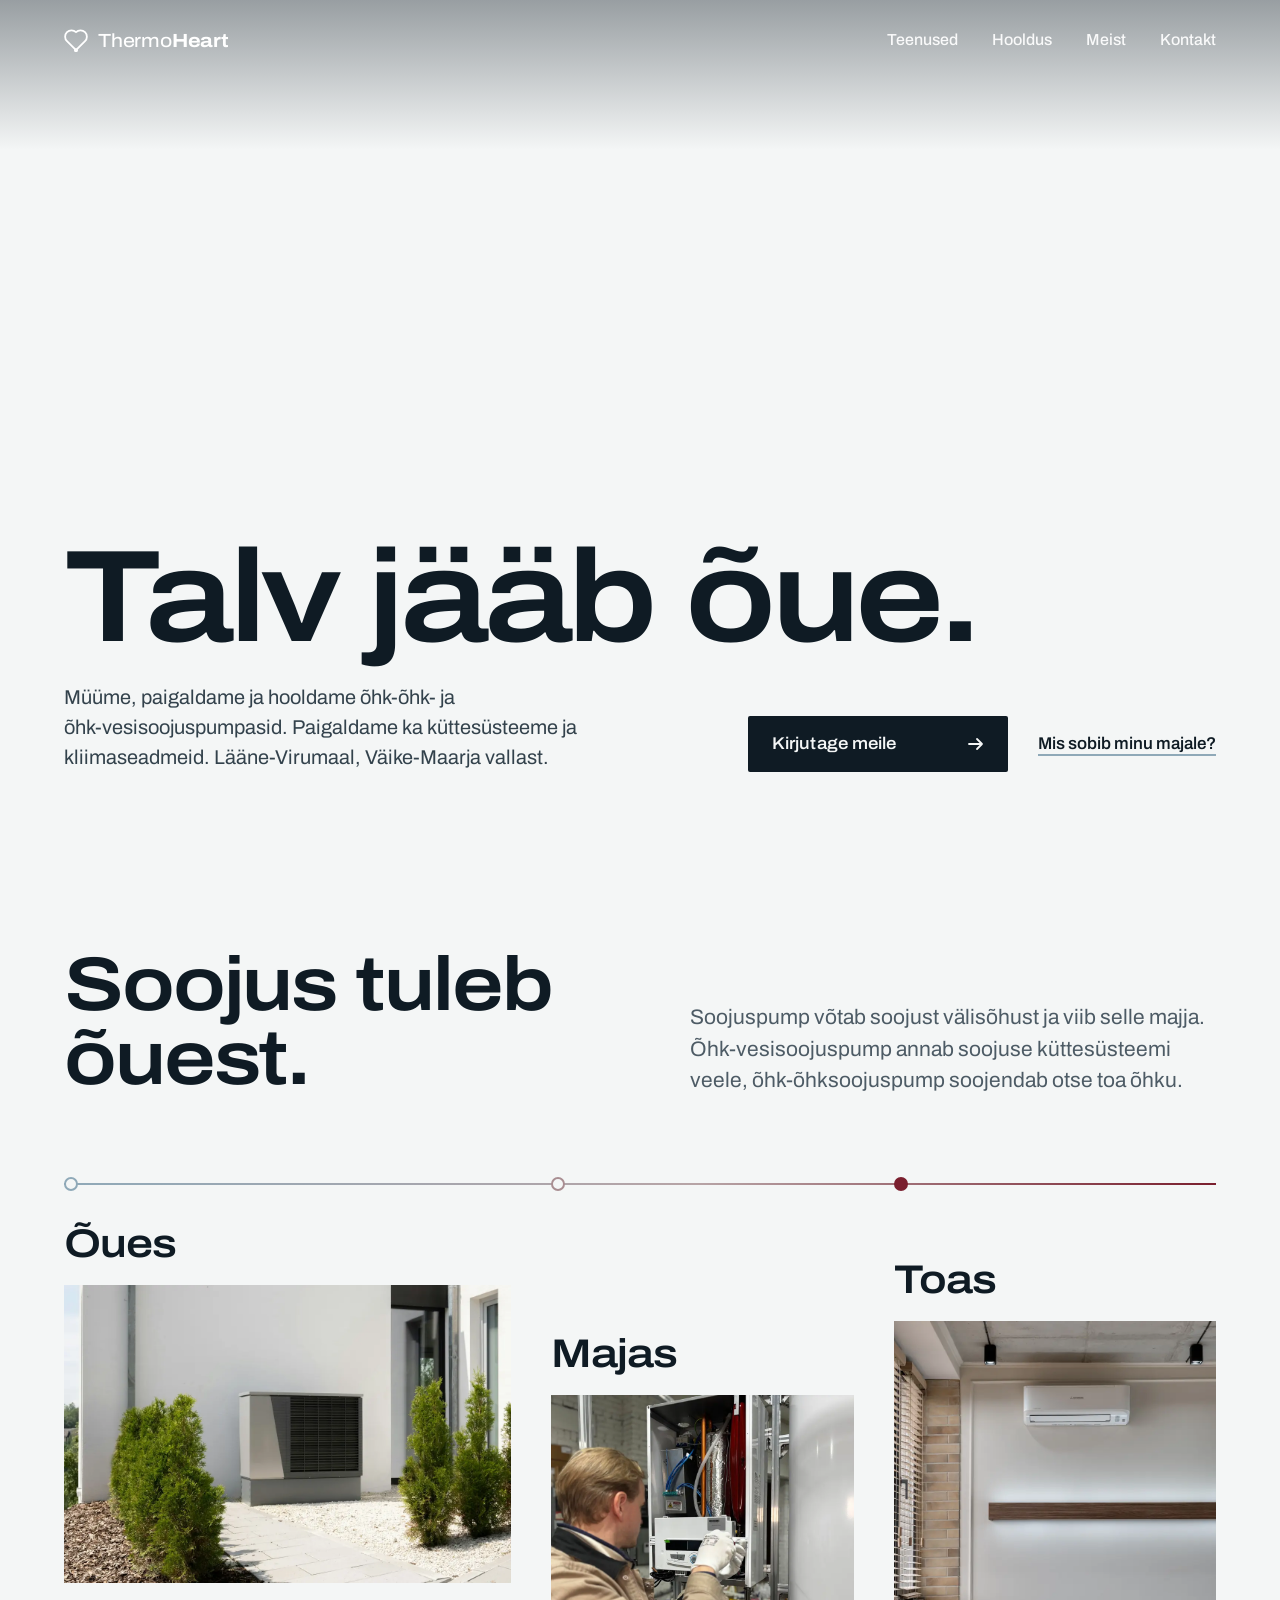
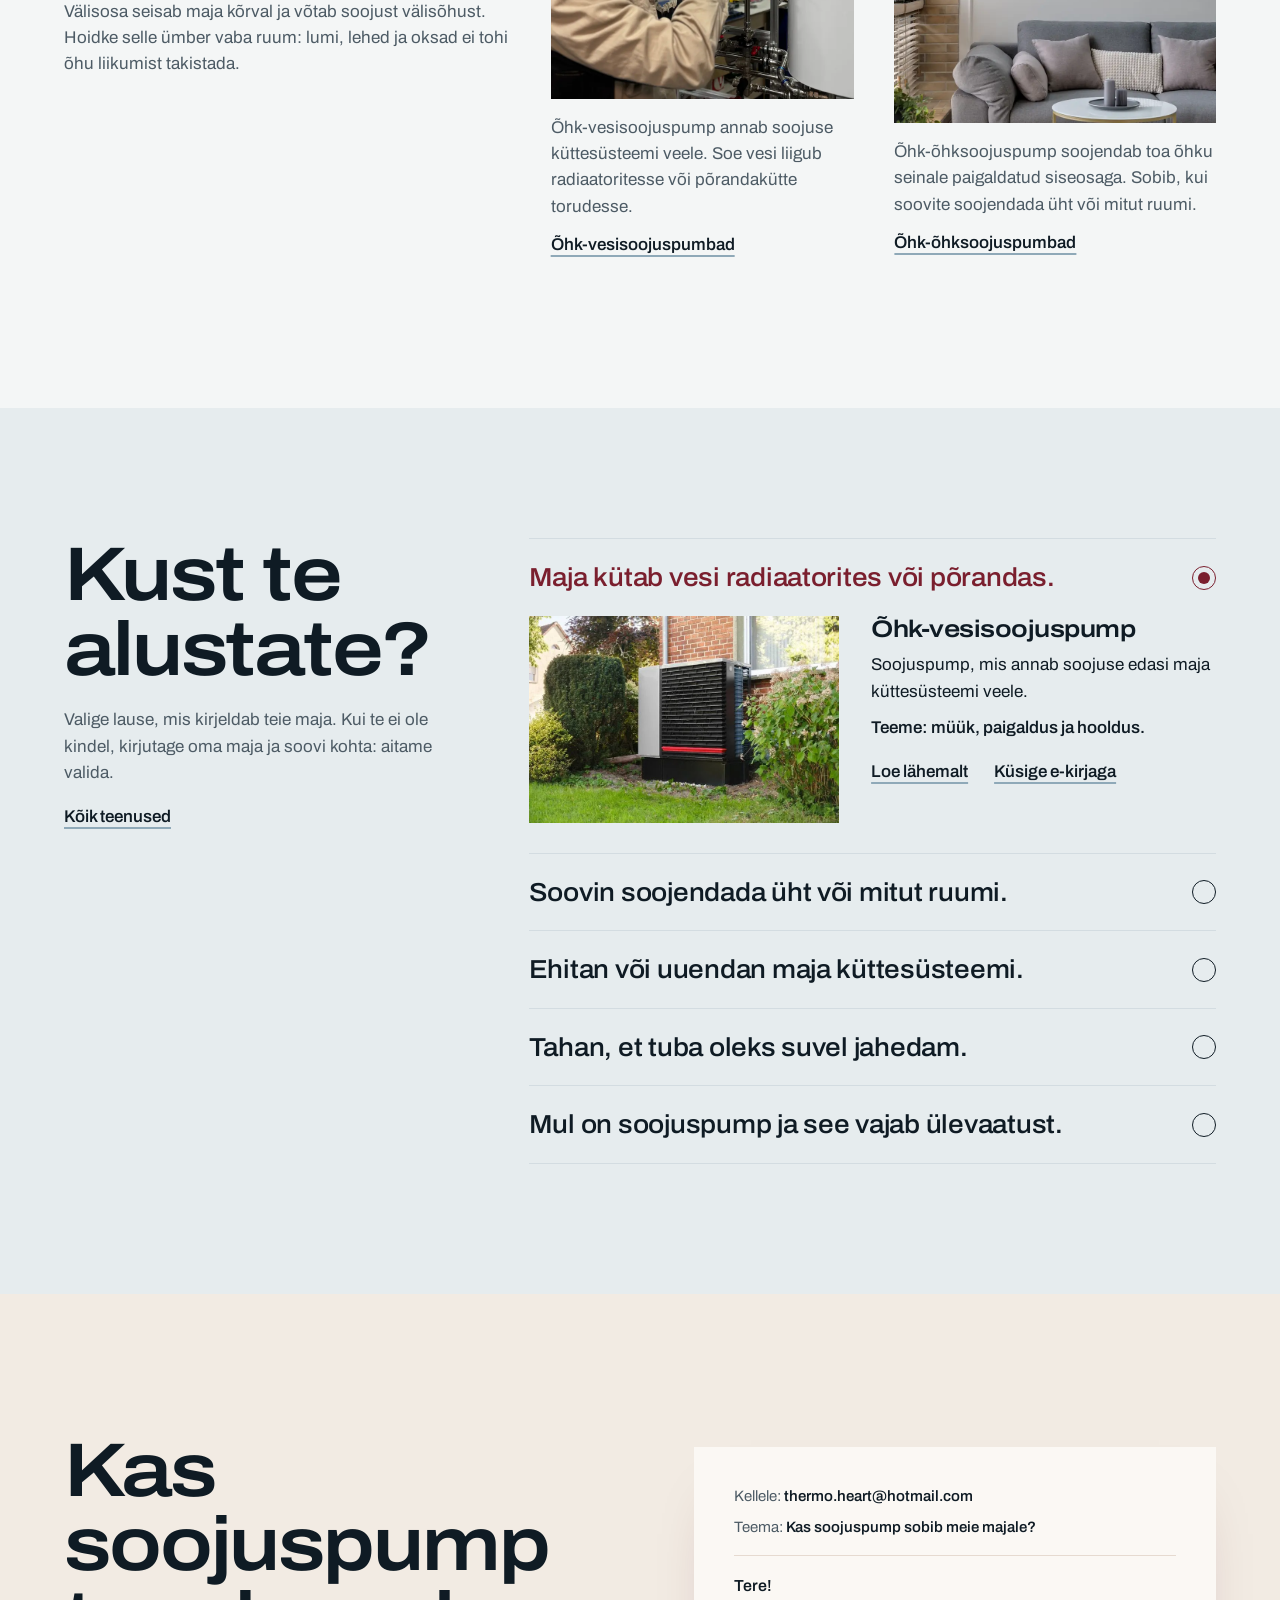
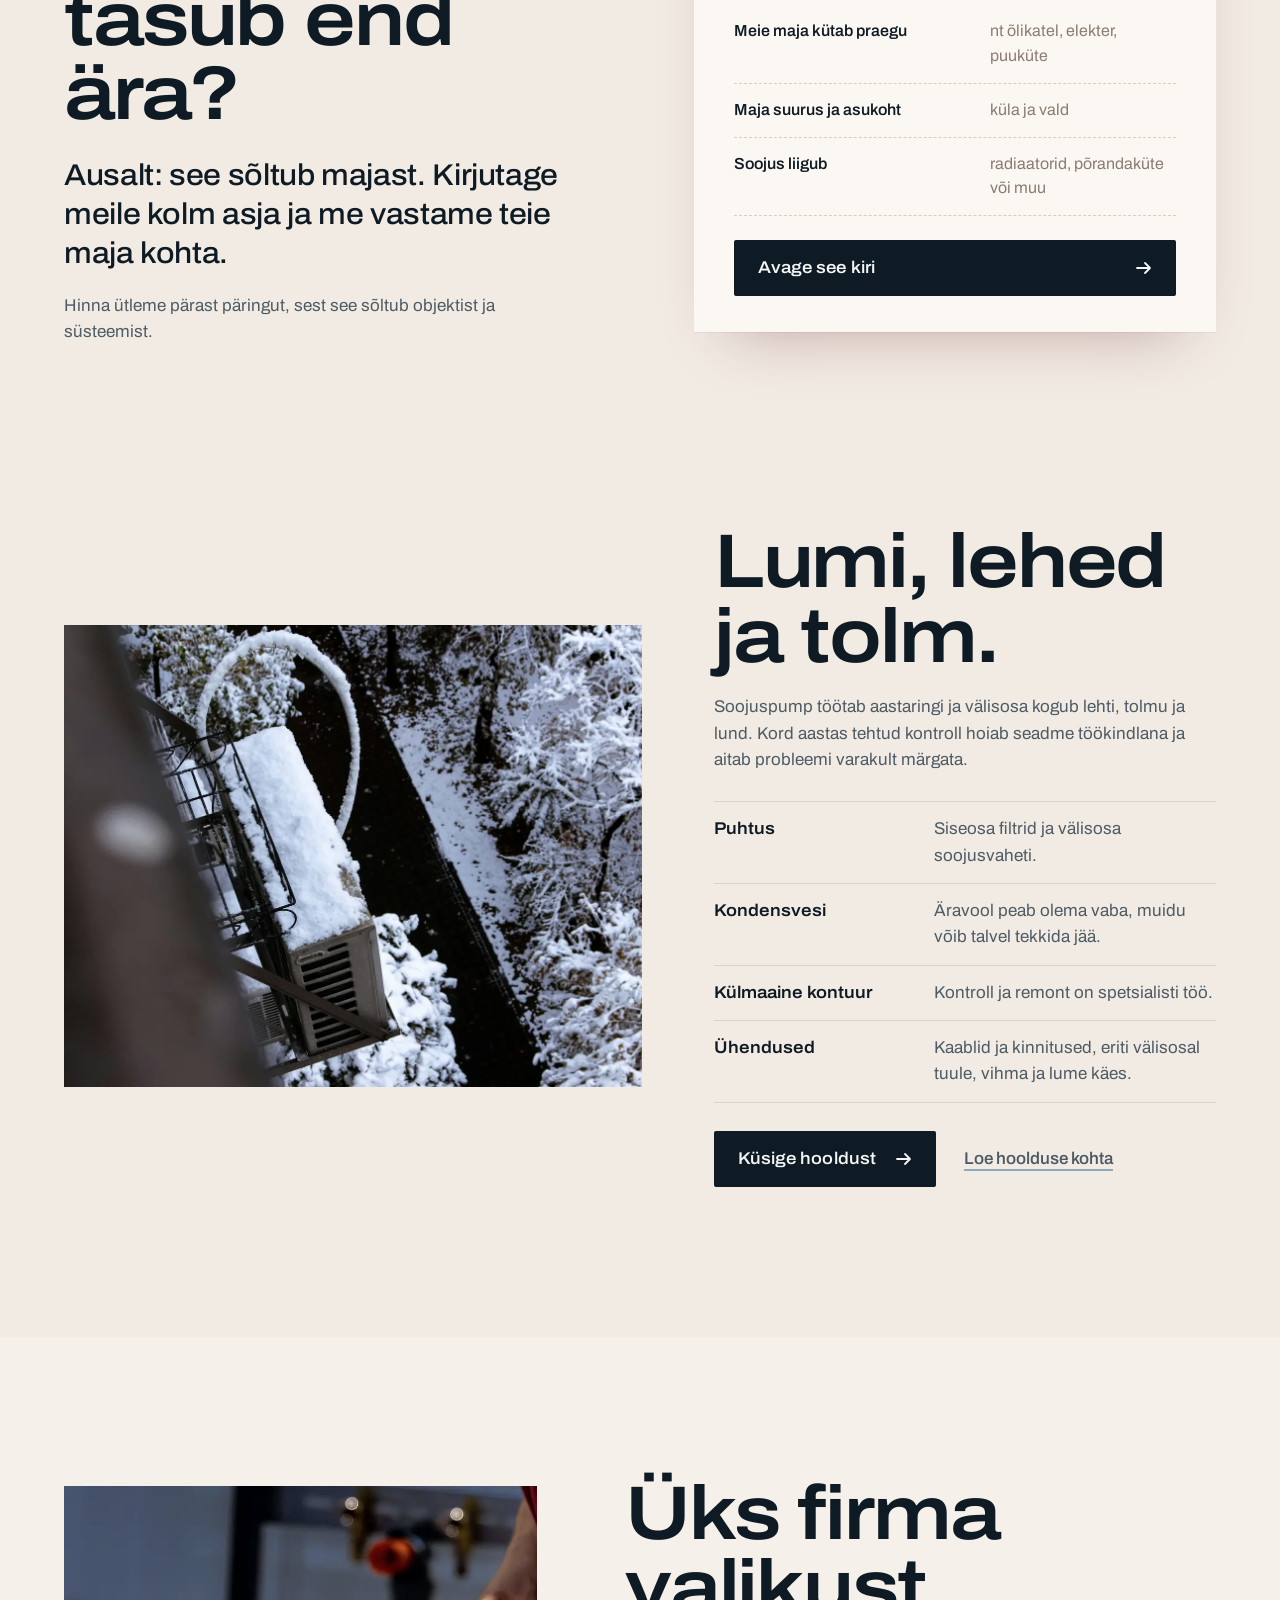
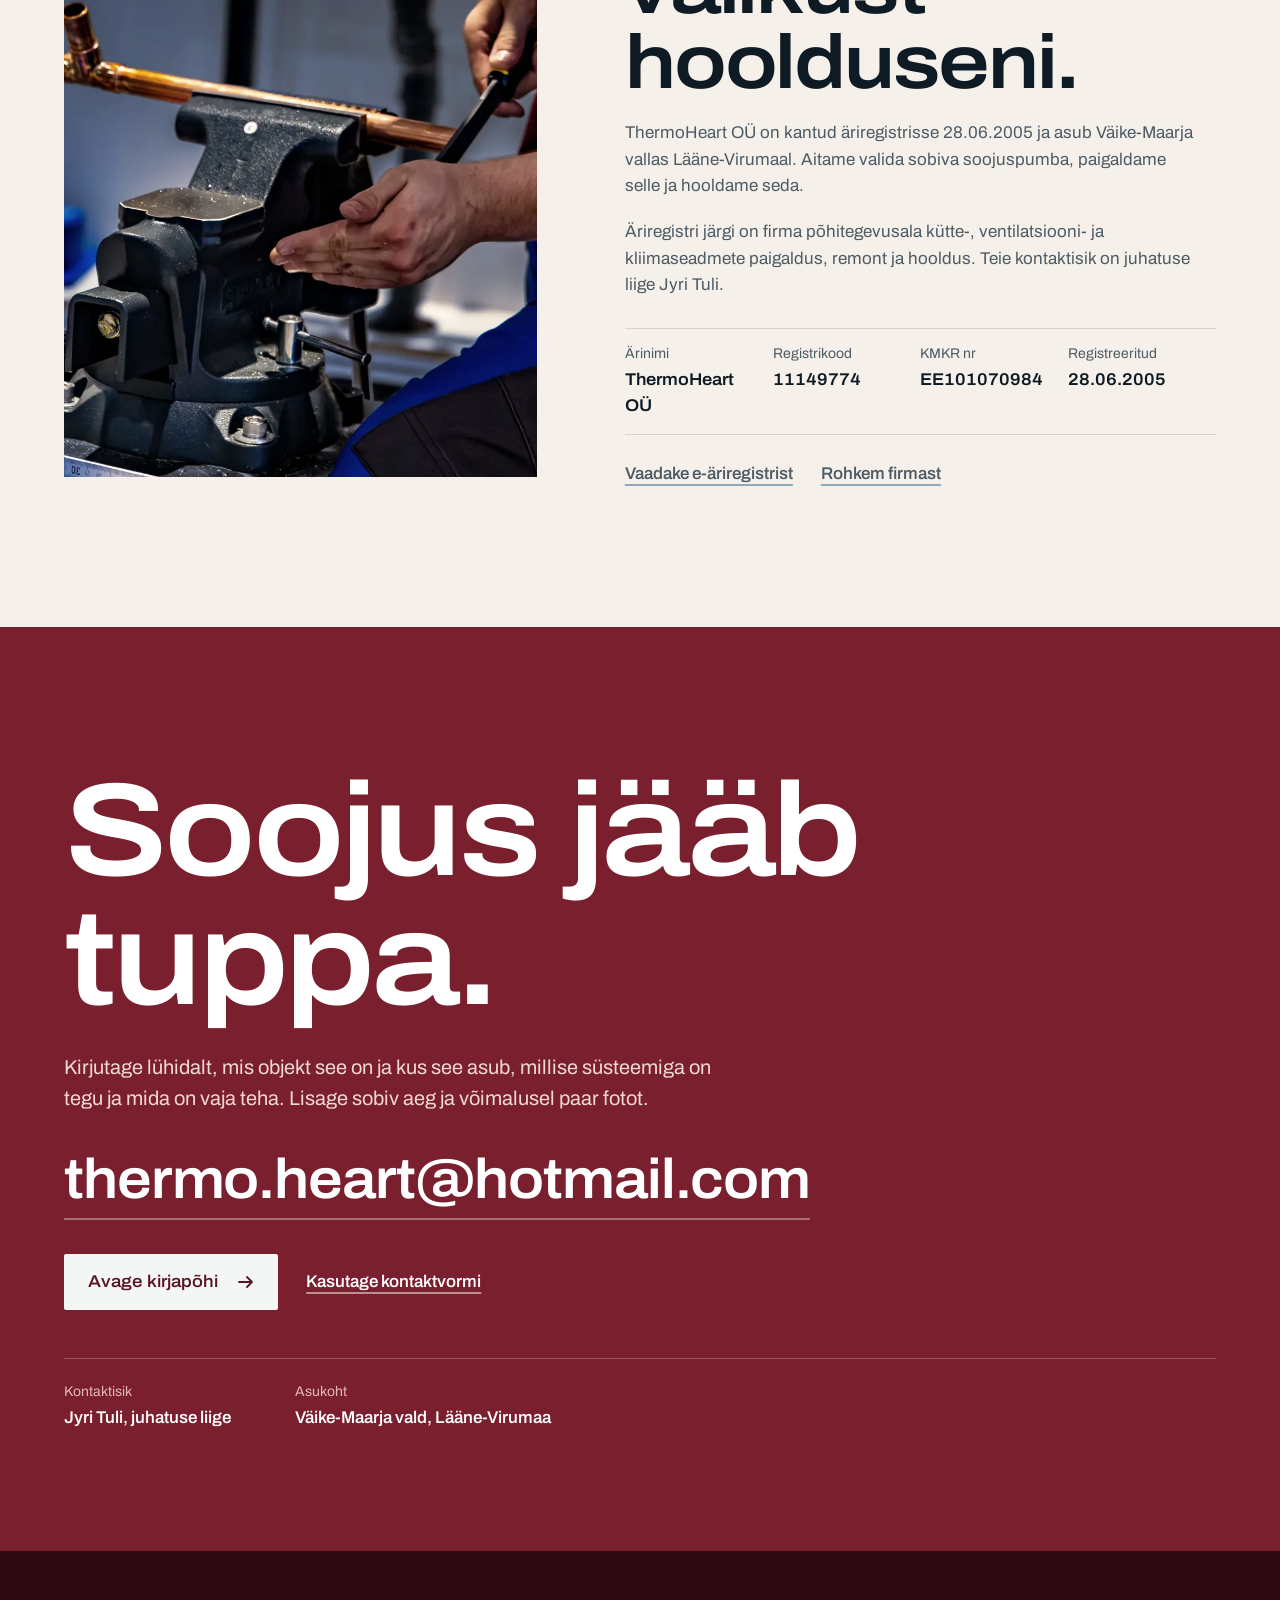
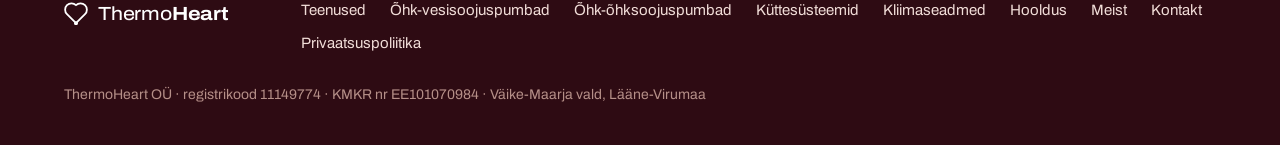
==== commit 30ab57e1: "Homepage concept thermoheart-ee-concept" ====
--- a/index.html
+++ b/index.html
@@ -2,22 +2,22 @@
 <html lang="et">
 <head>
 <meta charset="utf-8">
-<meta name="viewport" content="width=device-width, initial-scale=1">
+<meta name="viewport" content="width=device-width, initial-scale=1, viewport-fit=cover">
 <title>ThermoHeart OÜ: soojuspumbad ja küte Lääne-Virumaal</title>
 <meta name="description" content="Õhk-õhk- ja õhk-vesisoojuspumpade müük, paigaldus ja hooldus, kliimaseadmete ja küttesüsteemide paigaldus. ThermoHeart OÜ, Väike-Maarja vald, Lääne-Virumaa.">
 <meta name="robots" content="noindex">
+<link rel="canonical" href="https://vasylian.com/thermoheart-ee-concept/">
 <meta property="og:type" content="website">
 <meta property="og:locale" content="et_EE">
 <meta property="og:site_name" content="ThermoHeart OÜ">
 <meta property="og:title" content="ThermoHeart OÜ: soojuspumbad ja küte Lääne-Virumaal">
 <meta property="og:description" content="Õhk-õhk- ja õhk-vesisoojuspumpade müük, paigaldus ja hooldus, kliimaseadmete ja küttesüsteemide paigaldus. ThermoHeart OÜ, Väike-Maarja vald, Lääne-Virumaa.">
-<meta name="theme-color" content="#F2EDE4">
+<meta name="theme-color" content="#F4F6F6">
 <link rel="icon" type="image/svg+xml" href="data:image/svg+xml,%3Csvg%20xmlns='http://www.w3.org/2000/svg'%20viewBox='0%200%2064%2064'%3E%3Crect%20width='64'%20height='64'%20rx='14'%20fill='%237A1F2E'/%3E%3Cpath%20d='M32%2053%20L10.79%2031.79%20A15%2015%200%200%201%2032%2010.57%20A15%2015%200%200%201%2053.21%2031.79%20Z'%20fill='none'%20stroke='%23F2EDE4'%20stroke-width='4.2'%20stroke-linejoin='round'/%3E%3Ccircle%20cx='32'%20cy='53'%20r='4'%20fill='%23F2EDE4'/%3E%3C/svg%3E">
-<link rel="preload" href="fonts/fraunces-normal-latin.woff2" as="font" type="font/woff2" crossorigin>
-<link rel="preload" href="fonts/instrument-sans-normal-latin.woff2" as="font" type="font/woff2" crossorigin>
-<link rel="stylesheet" href="css/style.css">
+<link rel="preload" href="fonts/archivo-latin.woff2" as="font" type="font/woff2" crossorigin>
+<link rel="stylesheet" href="css/home.css">
 <script>document.documentElement.className+=' js';</script>
-<script src="js/site.js" defer></script>
+<script src="js/home.js" defer></script>
 <script type="application/ld+json">
 {
   "@context": "https://schema.org",
@@ -49,234 +49,241 @@
 <body>
 <a class="skip" href="#sisu">Põhisisu juurde</a>
 
-<header class="top">
-  <div class="wrap">
-    <a class="brand" href="index.html" aria-label="ThermoHeart OÜ, avaleht">
-      <svg viewBox="40 70 320 305" aria-hidden="true" focusable="false"><path d="M200 352 L79.79 231.79 A85 85 0 0 1 200 111.58 A85 85 0 0 1 320.21 231.79 Z" fill="none" stroke="#7A1F2E" stroke-width="22" stroke-linejoin="round"/><circle cx="200" cy="352" r="24" fill="#7A1F2E"/></svg>
-      <span><b>Thermo</b>Heart</span>
+<header class="mast">
+  <a class="mark" href="index.html" aria-label="ThermoHeart OÜ, avaleht">
+    <svg viewBox="40 70 320 305" aria-hidden="true" focusable="false"><path d="M200 352 L79.79 231.79 A85 85 0 0 1 200 111.58 A85 85 0 0 1 320.21 231.79 Z" fill="none" stroke="#fff" stroke-width="24" stroke-linejoin="round"/><circle cx="200" cy="352" r="26" fill="#fff"/></svg>
+    <span>Thermo<b>Heart</b></span>
+  </a>
+  <nav class="mast-nav" aria-label="Põhimenüü">
+    <a href="teenused.html">Teenused</a>
+    <a href="hooldus.html">Hooldus</a>
+    <a href="meist.html">Meist</a>
+    <a href="kontakt.html">Kontakt</a>
+  </nav>
+  <button class="menu-open" type="button" aria-expanded="false" aria-controls="menu">Menüü<span aria-hidden="true"></span></button>
+</header>
+
+<div class="sheet" id="menu" hidden>
+  <div class="sheet-top">
+    <a class="mark" href="index.html" aria-label="ThermoHeart OÜ, avaleht">
+      <svg viewBox="40 70 320 305" aria-hidden="true" focusable="false"><path d="M200 352 L79.79 231.79 A85 85 0 0 1 200 111.58 A85 85 0 0 1 320.21 231.79 Z" fill="none" stroke="#7A1F2E" stroke-width="24" stroke-linejoin="round"/><circle cx="200" cy="352" r="26" fill="#7A1F2E"/></svg>
+      <span>Thermo<b>Heart</b></span>
     </a>
-    <button class="menu-btn" type="button" aria-expanded="false" aria-controls="menu"><span class="menu-btn-label">Menüü</span><svg viewBox="0 0 20 20" aria-hidden="true" focusable="false"><path class="i-open" d="M3 6h14M3 10h14M3 14h14" fill="none" stroke="currentColor" stroke-width="1.8" stroke-linecap="round"/><path class="i-close" d="M5 5l10 10M15 5L5 15" fill="none" stroke="currentColor" stroke-width="1.8" stroke-linecap="round"/></svg></button>
-    <nav class="nav" id="menu" aria-label="Põhimenüü">
-      <a href="teenused.html">Teenused</a>
-      <a href="hooldus.html">Hooldus</a>
-      <a href="meist.html">Meist</a>
-      <a href="kontakt.html">Kontakt</a>
-      <a class="nav-cta" href="kontakt.html#vorm">Küsige pakkumist</a>
-    </nav>
+    <button class="sheet-close" type="button" aria-controls="menu" aria-expanded="true">Sulge</button>
   </div>
-</header>
+  <nav aria-label="Põhimenüü">
+    <a href="teenused.html">Teenused</a>
+    <a href="ohk-vesi-soojuspumbad.html">Õhk-vesisoojuspumbad</a>
+    <a href="ohk-ohk-soojuspumbad.html">Õhk-õhksoojuspumbad</a>
+    <a href="hooldus.html">Hooldus</a>
+    <a href="meist.html">Meist</a>
+    <a href="kontakt.html">Kontakt</a>
+  </nav>
+  <p class="sheet-foot">Kirjutage: <a href="mailto:thermo.heart@hotmail.com">thermo.heart@hotmail.com</a><br><span class="nw">Väike-Maarja</span> vald, <span class="nw">Lääne-Virumaa</span></p>
+</div>
 
 <main id="sisu">
 
-  <section class="hero" id="algus" aria-labelledby="h1">
-    <div class="wrap hero-grid">
-      <div class="hero-text">
-        <p class="kicker">ThermoHeart OÜ · registreeritud 2005</p>
-        <h1 id="h1">Soojuspumbad, küte ja kliimaseadmed <em>Lääne-Virumaal</em></h1>
-        <p class="lead">Müüme, paigaldame ja hooldame <span class="nw">õhk-õhk-</span> ja <span class="nw">õhk-vesisoojuspumpasid</span>. Paigaldame ka kliimaseadmeid ja küttesüsteeme. Asume Väike-Maarja vallas.</p>
-        <div class="actions">
-          <a class="btn btn--primary" href="mailto:thermo.heart@hotmail.com?subject=Hinnap%C3%A4ring&amp;body=Tere%21%0D%0A%0D%0AObjekt%20ja%20asukoht%20%28nt%20eramu%20v%C3%B5i%20talu%2C%20k%C3%BCla%20ja%20vald%29%3A%0D%0A%0D%0AS%C3%BCsteem%20%28nt%20%C3%B5hk-vesisoojuspump%2C%20k%C3%BCttes%C3%BCsteem%2C%20kliimaseade%29%3A%0D%0A%0D%0AMida%20on%20vaja%20teha%20%28nt%20paigaldus%2C%20hooldus%2C%20remont%29%3A%0D%0A%0D%0AMulle%20sobiv%20aeg%3A%0D%0A%0D%0ANimi%20ja%20telefon%3A%0D%0A">Küsige pakkumist <svg viewBox="0 0 20 20" aria-hidden="true" focusable="false"><path d="M3 10h13M11 5l5 5-5 5" fill="none" stroke="currentColor" stroke-width="1.8" stroke-linecap="round" stroke-linejoin="round"/></svg></a>
-          <a class="btn btn--ghost" href="teenused.html">Vaadake teenuseid</a>
-        </div>
-        <p class="note">Nupp avab e-kirja aadressile <span>thermo.heart@hotmail.com</span> koos valmis kirjapõhjaga.</p>
-      </div>
-      <figure class="hero-photo">
-        <div class="hero-frame"><picture>
-          <source media="(max-width: 700px)" srcset="img/hero-800.webp" type="image/webp">
-          <img src="img/hero-1400.webp" width="1400" height="933" fetchpriority="high" decoding="async" alt="Õhk-vesisoojuspumba välisosa tellisseinaga maja ees aias">
-        </picture></div>
-        <figcaption>Õhk-vesisoojuspumba välisosa maja seina ääres.</figcaption>
-      </figure>
-    </div>
+  <section class="hero" aria-labelledby="h1">
+    <picture class="hero-photo">
+      <source media="(max-width: 760px)" srcset="img/v2-talv-900.webp" width="900" height="1440">
+      <img src="img/v2-talv-2000.webp" width="2000" height="1231" fetchpriority="high" decoding="async" alt="Maamaja lumise põllu taga, puud härmas, talvine pärastlõuna">
+    </picture>
+    <div class="hero-copy">
+      <h1 id="h1"><span>Talv jääb</span> <span>õue.</span></h1>
+      <p class="hero-lead">Müüme, paigaldame ja hooldame <span class="nw">õhk-õhk-</span> ja <span class="nw">õhk-vesisoojuspumpasid</span>. Paigaldame ka küttesüsteeme ja kliimaseadmeid. <span class="nw">Lääne-Virumaal</span>, <span class="nw">Väike-Maarja</span> vallast.</p>
+      <div class="hero-act">
+        <a class="btn" href="mailto:thermo.heart@hotmail.com?subject=Hinnap%C3%A4ring&amp;body=Tere%21%0D%0A%0D%0AObjekt%20ja%20asukoht%20%28nt%20eramu%20v%C3%B5i%20talu%2C%20k%C3%BCla%20ja%20vald%29%3A%0D%0A%0D%0AS%C3%BCsteem%20%28nt%20%C3%B5hk-vesisoojuspump%2C%20k%C3%BCttes%C3%BCsteem%2C%20kliimaseade%29%3A%0D%0A%0D%0AMida%20on%20vaja%20teha%20%28nt%20paigaldus%2C%20hooldus%2C%20remont%29%3A%0D%0A%0D%0AMulle%20sobiv%20aeg%3A%0D%0A%0D%0ANimi%20ja%20telefon%3A%0D%0A">Kirjutage meile <svg viewBox="0 0 20 20" aria-hidden="true" focusable="false"><path d="M3 10h13M11 5l5 5-5 5" fill="none" stroke="currentColor" stroke-width="1.8" stroke-linecap="round" stroke-linejoin="round"/></svg></a>
+        <a class="tlink" href="#valik">Mis sobib minu majale?</a>
+      </div>
+    </div>
+  </section>
+
+  <section class="path" aria-labelledby="path-h">
     <div class="wrap">
-      <div class="facts">
-        <ul>
-          <li><strong>Registreeritud</strong><span>28.06.2005</span></li>
-          <li><strong>Väike-Maarja vald</strong><span>Lääne-Virumaa</span></li>
-          <li><strong>Jyri Tuli</strong><span>kontaktisik, juhatuse liige</span></li>
-        </ul>
-      </div>
-    </div>
-  </section>
-
-  <section class="section services" id="teenused" aria-labelledby="teenused-h">
+      <div class="path-head">
+        <h2 id="path-h">Soojus tuleb õuest.</h2>
+        <p class="lead">Soojuspump võtab soojust välisõhust ja viib selle majja. Õhk-vesisoojuspump annab soojuse küttesüsteemi veele, õhk-õhksoojuspump soojendab otse toa õhku.</p>
+      </div>
+      <ol class="stations">
+        <li class="st st--out">
+          <h3>Õues</h3>
+          <figure><img src="img/v2-oues.webp" width="1200" height="800" loading="lazy" decoding="async" alt="Õhk-vesisoojuspumba välisosa valge maja seina ääres, ümber tujad"></figure>
+          <p>Välisosa seisab maja kõrval ja võtab soojust välisõhust. Hoidke selle ümber vaba ruum: lumi, lehed ja oksad ei tohi õhu liikumist takistada.</p>
+        </li>
+        <li class="st st--in">
+          <h3>Majas</h3>
+          <figure><img src="img/v2-majas.webp" width="900" height="900" loading="lazy" decoding="async" alt="Tehnik paigaldamas küttesüsteemi seadet tehnoruumis"></figure>
+          <p>Õhk-vesisoojuspump annab soojuse küttesüsteemi veele. Soe vesi liigub radiaatoritesse või põrandakütte torudesse.</p>
+          <a class="tlink" href="ohk-vesi-soojuspumbad.html">Õhk-vesisoojuspumbad</a>
+        </li>
+        <li class="st st--room">
+          <h3>Toas</h3>
+          <figure><img src="img/v2-toas.webp" width="860" height="1075" loading="lazy" decoding="async" alt="Elutuba diivaniga, seinal siseosa"></figure>
+          <p>Õhk-õhksoojuspump soojendab toa õhku seinale paigaldatud siseosaga. Sobib, kui soovite soojendada üht või mitut ruumi.</p>
+          <a class="tlink" href="ohk-ohk-soojuspumbad.html">Õhk-õhksoojuspumbad</a>
+        </li>
+      </ol>
+    </div>
+  </section>
+
+  <section class="pick" id="valik" aria-labelledby="pick-h">
+    <div class="wrap pick-grid">
+      <div class="pick-head">
+        <h2 id="pick-h">Kust te alustate?</h2>
+        <p>Valige lause, mis kirjeldab teie maja. Kui te ei ole kindel, kirjutage oma maja ja soovi kohta: aitame valida.</p>
+        <a class="tlink" href="teenused.html">Kõik teenused</a>
+      </div>
+      <div class="pick-list">
+        <details class="opt" name="valik" open>
+          <summary><span>Maja kütab vesi radiaatorites või põrandas.</span><span class="opt-dot" aria-hidden="true"></span></summary>
+          <div class="opt-a">
+            <figure><img src="img/hero-800.webp" width="800" height="533" loading="lazy" decoding="async" alt="Õhk-vesisoojuspumba välisosa tellisseinaga maja ees aias"></figure>
+            <div>
+              <p class="opt-sys">Õhk-vesisoojuspump</p>
+              <p>Soojuspump, mis annab soojuse edasi maja küttesüsteemi veele.</p>
+              <p class="opt-do">Teeme: müük, paigaldus ja hooldus.</p>
+              <p class="row"><a class="tlink" href="ohk-vesi-soojuspumbad.html">Loe lähemalt</a><a class="tlink" href="mailto:thermo.heart@hotmail.com?subject=K%C3%BCsimus%3A%20%C3%B5hk-vesisoojuspump&amp;body=Tere%21%0D%0A%0D%0AObjekt%20ja%20asukoht%3A%0D%0A%0D%0AMinu%20k%C3%BCsimus%3A%0D%0A%0D%0ANimi%20ja%20telefon%3A%0D%0A">Küsige e-kirjaga</a></p>
+            </div>
+          </div>
+        </details>
+        <details class="opt" name="valik">
+          <summary><span>Soovin soojendada üht või mitut ruumi.</span><span class="opt-dot" aria-hidden="true"></span></summary>
+          <div class="opt-a">
+            <figure><img src="img/air-air-800.webp" width="800" height="534" loading="lazy" decoding="async" alt="Valgele seinale kinnitatud õhk-õhksoojuspumba välisosa sinise taeva taustal"></figure>
+            <div>
+              <p class="opt-sys">Õhk-õhksoojuspump</p>
+              <p>Seinale paigaldatav soojuspump, mis soojendab toa õhku.</p>
+              <p class="opt-do">Teeme: müük, paigaldus, hooldus ja remont.</p>
+              <p class="row"><a class="tlink" href="ohk-ohk-soojuspumbad.html">Loe lähemalt</a><a class="tlink" href="mailto:thermo.heart@hotmail.com?subject=K%C3%BCsimus%3A%20%C3%B5hk-%C3%B5hksoojuspump&amp;body=Tere%21%0D%0A%0D%0AObjekt%20ja%20asukoht%3A%0D%0A%0D%0AMinu%20k%C3%BCsimus%3A%0D%0A%0D%0ANimi%20ja%20telefon%3A%0D%0A">Küsige e-kirjaga</a></p>
+            </div>
+          </div>
+        </details>
+        <details class="opt" name="valik">
+          <summary><span>Ehitan või uuendan maja küttesüsteemi.</span><span class="opt-dot" aria-hidden="true"></span></summary>
+          <div class="opt-a">
+            <figure><img src="img/heating-800.webp" width="800" height="534" loading="lazy" decoding="async" alt="Küttesüsteemi jaotur torude, tsirkulatsioonipumba ja ventiilidega"></figure>
+            <div>
+              <p class="opt-sys">Küttesüsteem</p>
+              <p>Torustik, jaotur ja pumbad, mis viivad soojuse ruumidesse.</p>
+              <p class="opt-do">Teeme: paigaldus. Müügi ja hoolduse kohta küsige.</p>
+              <p class="row"><a class="tlink" href="kuttesusteemid.html">Loe lähemalt</a><a class="tlink" href="mailto:thermo.heart@hotmail.com?subject=K%C3%BCsimus%3A%20k%C3%BCttes%C3%BCsteem&amp;body=Tere%21%0D%0A%0D%0AObjekt%20ja%20asukoht%3A%0D%0A%0D%0AMinu%20k%C3%BCsimus%3A%0D%0A%0D%0ANimi%20ja%20telefon%3A%0D%0A">Küsige e-kirjaga</a></p>
+            </div>
+          </div>
+        </details>
+        <details class="opt" name="valik">
+          <summary><span>Tahan, et tuba oleks suvel jahedam.</span><span class="opt-dot" aria-hidden="true"></span></summary>
+          <div class="opt-a">
+            <figure><img src="img/climate-800.webp" width="800" height="534" loading="lazy" decoding="async" alt="Seinale paigaldatud kliimaseadme siseosa"></figure>
+            <div>
+              <p class="opt-sys">Kliimaseade</p>
+              <p>Seinale paigaldatav seade, mis jahutab ruumi suvel.</p>
+              <p class="opt-do">Teeme: paigaldus. Müügi ja hoolduse kohta küsige.</p>
+              <p class="row"><a class="tlink" href="kliimaseadmed.html">Loe lähemalt</a><a class="tlink" href="mailto:thermo.heart@hotmail.com?subject=K%C3%BCsimus%3A%20kliimaseade&amp;body=Tere%21%0D%0A%0D%0AObjekt%20ja%20asukoht%3A%0D%0A%0D%0AMinu%20k%C3%BCsimus%3A%0D%0A%0D%0ANimi%20ja%20telefon%3A%0D%0A">Küsige e-kirjaga</a></p>
+            </div>
+          </div>
+        </details>
+        <details class="opt" name="valik">
+          <summary><span>Mul on soojuspump ja see vajab ülevaatust.</span><span class="opt-dot" aria-hidden="true"></span></summary>
+          <div class="opt-a">
+            <figure><img src="img/service.webp" width="960" height="1200" loading="lazy" decoding="async" alt="Käsi õhksoojuspumba välisosa soojusvaheti juures"></figure>
+            <div>
+              <p class="opt-sys">Hooldus</p>
+              <p>Hooldame õhk-õhk- ja õhk-vesisoojuspumpasid, õhk-õhksoojuspumpade puhul teeme ka remonti.</p>
+              <p class="opt-do">Üldjuhul kord aastas. Täpne sagedus sõltub seadmest ja tootja juhendist.</p>
+              <p class="row"><a class="tlink" href="hooldus.html">Loe lähemalt</a><a class="tlink" href="mailto:thermo.heart@hotmail.com?subject=Hooldus&amp;body=Tere%21%0D%0A%0D%0ASeadme%20liik%2C%20mark%20ja%20mudel%20%28kui%20teate%29%3A%0D%0A%0D%0AAsukoht%3A%0D%0A%0D%0AMida%20olete%20m%C3%A4rganud%3A%0D%0A%0D%0ANimi%20ja%20telefon%3A%0D%0A">Küsige hooldust</a></p>
+            </div>
+          </div>
+        </details>
+      </div>
+    </div>
+  </section>
+
+  <section class="save" aria-labelledby="save-h">
+    <div class="wrap save-grid">
+      <div>
+        <h2 id="save-h">Kas soojuspump tasub end ära?</h2>
+        <p class="save-lead">Ausalt: see sõltub majast. Kirjutage meile kolm asja ja me vastame teie maja kohta.</p>
+        <p class="fine">Hinna ütleme pärast päringut, sest see sõltub objektist ja süsteemist.</p>
+      </div>
+      <div class="letter" role="group" aria-label="Kiri, mille nupp avab">
+        <p class="letter-meta"><span>Kellele: <b>thermo.heart@hotmail.com</b></span><span>Teema: <b>Kas soojuspump sobib meie majale?</b></span></p>
+        <p class="letter-hi">Tere!</p>
+        <ol>
+          <li><span>Meie maja kütab praegu</span><i>nt õlikatel, elekter, puuküte</i></li>
+          <li><span>Maja suurus ja asukoht</span><i>küla ja vald</i></li>
+          <li><span>Soojus liigub</span><i>radiaatorid, põrandaküte või muu</i></li>
+        </ol>
+        <a class="btn" href="mailto:thermo.heart@hotmail.com?subject=Kas%20soojuspump%20sobib%20meie%20majale%3F&amp;body=Tere%21%0D%0A%0D%0AMeie%20maja%20k%C3%BCtab%20praegu%20%28nt%20%C3%B5likatel%2C%20elekter%2C%20puuk%C3%BCte%29%3A%0D%0A%0D%0AMaja%20suurus%20ja%20asukoht%20%28k%C3%BCla%20ja%20vald%29%3A%0D%0A%0D%0ASoojus%20liigub%20%28radiaatorid%2C%20p%C3%B5randak%C3%BCte%20v%C3%B5i%20muu%29%3A%0D%0A%0D%0ANimi%20ja%20telefon%3A%0D%0A">Avage see kiri <svg viewBox="0 0 20 20" aria-hidden="true" focusable="false"><path d="M3 10h13M11 5l5 5-5 5" fill="none" stroke="currentColor" stroke-width="1.8" stroke-linecap="round" stroke-linejoin="round"/></svg></a>
+      </div>
+    </div>
+  </section>
+
+  <section class="care" aria-labelledby="care-h">
+    <div class="wrap care-in">
+      <figure class="care-photo"><img src="img/v2-lumi.webp" width="1400" height="933" loading="lazy" decoding="async" alt="Lumega kaetud välisosa kronsteinil, all lumised puud"></figure>
+      <div class="care-copy">
+        <h2 id="care-h">Lumi, lehed ja tolm.</h2>
+        <p>Soojuspump töötab aastaringi ja välisosa kogub lehti, tolmu ja lund. Kord aastas tehtud kontroll hoiab seadme töökindlana ja aitab probleemi varakult märgata.</p>
+        <dl class="checks">
+          <div><dt>Puhtus</dt><dd>Siseosa filtrid ja välisosa soojusvaheti.</dd></div>
+          <div><dt>Kondensvesi</dt><dd>Äravool peab olema vaba, muidu võib talvel tekkida jää.</dd></div>
+          <div><dt>Külmaaine kontuur</dt><dd>Kontroll ja remont on spetsialisti töö.</dd></div>
+          <div><dt>Ühendused</dt><dd>Kaablid ja kinnitused, eriti välisosal tuule, vihma ja lume käes.</dd></div>
+        </dl>
+        <p class="row"><a class="btn" href="mailto:thermo.heart@hotmail.com?subject=Hooldus&amp;body=Tere%21%0D%0A%0D%0ASeadme%20liik%2C%20mark%20ja%20mudel%20%28kui%20teate%29%3A%0D%0A%0D%0AAsukoht%3A%0D%0A%0D%0AMida%20olete%20m%C3%A4rganud%3A%0D%0A%0D%0ANimi%20ja%20telefon%3A%0D%0A">Küsige hooldust <svg viewBox="0 0 20 20" aria-hidden="true" focusable="false"><path d="M3 10h13M11 5l5 5-5 5" fill="none" stroke="currentColor" stroke-width="1.8" stroke-linecap="round" stroke-linejoin="round"/></svg></a><a class="tlink" href="hooldus.html">Loe hoolduse kohta</a></p>
+      </div>
+    </div>
+  </section>
+
+  <section class="firm" aria-labelledby="firm-h">
+    <div class="wrap firm-grid">
+      <figure class="firm-photo"><img src="img/v2-toru.webp" width="860" height="1075" loading="lazy" decoding="async" alt="Paigaldaja töötab vasktoruga"></figure>
+      <div class="firm-copy">
+        <h2 id="firm-h">Üks firma valikust hoolduseni.</h2>
+        <p>ThermoHeart OÜ on kantud äriregistrisse 28.06.2005 ja asub <span class="nw">Väike-Maarja</span> vallas <span class="nw">Lääne-Virumaal</span>. Aitame valida sobiva soojuspumba, paigaldame selle ja hooldame seda.</p>
+        <p>Äriregistri järgi on firma põhitegevusala kütte-, ventilatsiooni- ja kliimaseadmete paigaldus, remont ja hooldus. Teie kontaktisik on juhatuse liige Jyri Tuli.</p>
+        <dl class="reg">
+          <div><dt>Ärinimi</dt><dd>ThermoHeart OÜ</dd></div>
+          <div><dt>Registrikood</dt><dd>11149774</dd></div>
+          <div><dt>KMKR nr</dt><dd>EE101070984</dd></div>
+          <div><dt>Registreeritud</dt><dd>28.06.2005</dd></div>
+        </dl>
+        <p class="row"><a class="tlink" href="https://ariregister.rik.ee/est/company/11149774" target="_blank" rel="noopener">Vaadake e-äriregistrist</a><a class="tlink" href="meist.html">Rohkem firmast</a></p>
+      </div>
+    </div>
+  </section>
+
+  <section class="warm" id="kontakt" aria-labelledby="warm-h">
     <div class="wrap">
-      <div class="section-head">
-        <div>
-          <p class="kicker">Teenused</p>
-          <h2 class="h2" id="teenused-h">Mida teeme</h2>
-        </div>
-        <p>Süsteemid ja tööd ühes tabelis. Kus on kirjas „küsige“, avab link e-kirja, mille teema on juba täidetud: kirjutage oma küsimus.</p>
-      </div>
-      <div class="matrix-card">
-        <table class="matrix">
-          <caption class="sr-only">ThermoHeart OÜ teenused: süsteemid ja tööd</caption>
-          <thead>
-            <tr><th scope="col">Süsteem</th><th scope="col">Müük</th><th scope="col">Paigaldus</th><th scope="col">Hooldus</th><th scope="col">Projekteerimine</th></tr>
-          </thead>
-          <tbody>
-            <tr>
-              <th scope="row"><span class="sys"><img class="sys-img" src="img/air-air-800.webp" width="800" height="534" loading="lazy" decoding="async" alt="Valgele seinale kinnitatud õhk-õhksoojuspumba välisosa sinise taeva taustal"><span class="sys-name"><a class="sys-link" href="ohk-ohk-soojuspumbad.html">Õhk-õhksoojuspumbad</a></span></span></th>
-              <td data-label="Müük"><span class="cell"><span class="yes">Teeme</span></span></td>
-              <td data-label="Paigaldus"><span class="cell"><span class="yes">Teeme</span></span></td>
-              <td data-label="Hooldus"><span class="cell"><span class="yes">Teeme</span><span class="yes-note">ka remont</span></span></td>
-              <td data-label="Projekteerimine"><span class="cell"><a class="ask" href="mailto:thermo.heart@hotmail.com?subject=K%C3%BCsimus%3A%20%C3%B5hk-%C3%B5hksoojuspumbad%2C%20projekteerimine&amp;body=Tere%21%0D%0A%0D%0AObjekt%20ja%20asukoht%3A%0D%0A%0D%0AMinu%20k%C3%BCsimus%3A%0D%0A%0D%0ANimi%20ja%20telefon%3A%0D%0A" aria-label="Küsige e-kirjaga: õhk-õhksoojuspumpade projekteerimine">Küsige</a></span></td>
-            </tr>
-            <tr>
-              <th scope="row"><span class="sys"><img class="sys-img" src="img/air-water.webp" width="800" height="533" loading="lazy" decoding="async" alt="Õhk-vesisoojuspumba välisosa valge maja seina ääres, ümber tujad ja kruus"><span class="sys-name"><a class="sys-link" href="ohk-vesi-soojuspumbad.html">Õhk-vesisoojuspumbad</a></span></span></th>
-              <td data-label="Müük"><span class="cell"><span class="yes">Teeme</span></span></td>
-              <td data-label="Paigaldus"><span class="cell"><span class="yes">Teeme</span></span></td>
-              <td data-label="Hooldus"><span class="cell"><span class="yes">Teeme</span></span></td>
-              <td data-label="Projekteerimine"><span class="cell"><a class="ask" href="mailto:thermo.heart@hotmail.com?subject=K%C3%BCsimus%3A%20%C3%B5hk-vesisoojuspumbad%2C%20projekteerimine&amp;body=Tere%21%0D%0A%0D%0AObjekt%20ja%20asukoht%3A%0D%0A%0D%0AMinu%20k%C3%BCsimus%3A%0D%0A%0D%0ANimi%20ja%20telefon%3A%0D%0A" aria-label="Küsige e-kirjaga: õhk-vesisoojuspumpade projekteerimine">Küsige</a></span></td>
-            </tr>
-            <tr>
-              <th scope="row"><span class="sys"><img class="sys-img" src="img/heating-800.webp" width="800" height="534" loading="lazy" decoding="async" alt="Küttesüsteemi jaotur torude, tsirkulatsioonipumba ja ventiilidega"><span class="sys-name"><a class="sys-link" href="kuttesusteemid.html">Küttesüsteemid</a></span></span></th>
-              <td data-label="Müük"><span class="cell"><a class="ask" href="mailto:thermo.heart@hotmail.com?subject=K%C3%BCsimus%3A%20k%C3%BCttes%C3%BCsteemid%2C%20m%C3%BC%C3%BCk&amp;body=Tere%21%0D%0A%0D%0AObjekt%20ja%20asukoht%3A%0D%0A%0D%0AMinu%20k%C3%BCsimus%3A%0D%0A%0D%0ANimi%20ja%20telefon%3A%0D%0A" aria-label="Küsige e-kirjaga: küttesüsteemide müük">Küsige</a></span></td>
-              <td data-label="Paigaldus"><span class="cell"><span class="yes">Teeme</span></span></td>
-              <td data-label="Hooldus"><span class="cell"><a class="ask" href="mailto:thermo.heart@hotmail.com?subject=K%C3%BCsimus%3A%20k%C3%BCttes%C3%BCsteemid%2C%20hooldus&amp;body=Tere%21%0D%0A%0D%0AObjekt%20ja%20asukoht%3A%0D%0A%0D%0AMinu%20k%C3%BCsimus%3A%0D%0A%0D%0ANimi%20ja%20telefon%3A%0D%0A" aria-label="Küsige e-kirjaga: küttesüsteemide hooldus">Küsige</a></span></td>
-              <td data-label="Projekteerimine"><span class="cell"><a class="ask" href="mailto:thermo.heart@hotmail.com?subject=K%C3%BCsimus%3A%20k%C3%BCttes%C3%BCsteemid%2C%20projekteerimine&amp;body=Tere%21%0D%0A%0D%0AObjekt%20ja%20asukoht%3A%0D%0A%0D%0AMinu%20k%C3%BCsimus%3A%0D%0A%0D%0ANimi%20ja%20telefon%3A%0D%0A" aria-label="Küsige e-kirjaga: küttesüsteemide projekteerimine">Küsige</a></span></td>
-            </tr>
-            <tr class="is-cool">
-              <th scope="row"><span class="sys"><img class="sys-img" src="img/climate-800.webp" width="800" height="534" loading="lazy" decoding="async" alt="Seinale paigaldatud kliimaseadme siseosa"><span class="sys-name"><a class="sys-link" href="kliimaseadmed.html">Kliimaseadmed</a></span></span></th>
-              <td data-label="Müük"><span class="cell"><a class="ask" href="mailto:thermo.heart@hotmail.com?subject=K%C3%BCsimus%3A%20kliimaseadmed%2C%20m%C3%BC%C3%BCk&amp;body=Tere%21%0D%0A%0D%0AObjekt%20ja%20asukoht%3A%0D%0A%0D%0AMinu%20k%C3%BCsimus%3A%0D%0A%0D%0ANimi%20ja%20telefon%3A%0D%0A" aria-label="Küsige e-kirjaga: kliimaseadmete müük">Küsige</a></span></td>
-              <td data-label="Paigaldus"><span class="cell"><span class="yes">Teeme</span></span></td>
-              <td data-label="Hooldus"><span class="cell"><a class="ask" href="mailto:thermo.heart@hotmail.com?subject=K%C3%BCsimus%3A%20kliimaseadmed%2C%20hooldus&amp;body=Tere%21%0D%0A%0D%0AObjekt%20ja%20asukoht%3A%0D%0A%0D%0AMinu%20k%C3%BCsimus%3A%0D%0A%0D%0ANimi%20ja%20telefon%3A%0D%0A" aria-label="Küsige e-kirjaga: kliimaseadmete hooldus">Küsige</a></span></td>
-              <td data-label="Projekteerimine"><span class="cell"><a class="ask" href="mailto:thermo.heart@hotmail.com?subject=K%C3%BCsimus%3A%20kliimaseadmed%2C%20projekteerimine&amp;body=Tere%21%0D%0A%0D%0AObjekt%20ja%20asukoht%3A%0D%0A%0D%0AMinu%20k%C3%BCsimus%3A%0D%0A%0D%0ANimi%20ja%20telefon%3A%0D%0A" aria-label="Küsige e-kirjaga: kliimaseadmete projekteerimine">Küsige</a></span></td>
-            </tr>
-          </tbody>
-        </table>
-        <p class="matrix-foot">Iga süsteemi kohta on eraldi leht: kellele see sobib ja mida on hea teada. <a class="link-arrow" href="teenused.html">Kõik teenused</a></p>
-      </div>
-    </div>
-  </section>
-
-  <section class="section how" id="kuidas" aria-labelledby="kuidas-h">
-    <div class="wrap">
-      <div class="section-head">
-        <div>
-          <p class="kicker">Kuidas töö algab</p>
-          <h2 class="h2" id="kuidas-h">Kolm sammu päringust kokkuleppeni</h2>
-        </div>
-        <p>Hinna ütleme pärast päringut, sest see sõltub objektist ja süsteemist.</p>
-      </div>
-      
-    <ol class="steps">
-      <li><span class="step-n" aria-hidden="true">1</span><h3>Kirjutage</h3><p>Saatke e-kiri või kasutage kontaktvormi: objekt ja asukoht, süsteem ja mida on vaja teha. Foto aitab.</p></li>
-      <li><span class="step-n" aria-hidden="true">2</span><h3>Täpsustame</h3><p>Küsime vajadusel juurde, et aru saada, mis teil olemas on ja mida soovite.</p></li>
-      <li><span class="step-n" aria-hidden="true">3</span><h3>Lepime kokku</h3><p>Ütleme hinna ning lepime kokku töö ja sobiva aja.</p></li>
-    </ol>
-
-    </div>
-  </section>
-
-  <section class="section upkeep" id="hooldus" aria-labelledby="hooldus-h">
-    <div class="wrap upkeep-grid">
-      <figure class="upkeep-photo">
-        <img src="img/service.webp" width="960" height="1200" loading="lazy" decoding="async" alt="Käsi õhksoojuspumba välisosa soojusvaheti juures">
-      </figure>
-      <div>
-        <p class="kicker">Hooldus</p>
-        <h2 class="h2" id="hooldus-h">Soojuspump vajab kord aastas ülevaatust</h2>
-        <p class="about-text">Välisosa kogub lehti, tolmu ja lund, filtrid ummistuvad. Regulaarne kontroll aitab märgata probleemi enne, kui seade seisma jääb.</p>
-        <p class="about-text">Hooldame õhk-õhk- ja õhk-vesisoojuspumpasid, õhk-õhksoojuspumpade puhul teeme ka remonti.</p>
-        <div class="actions">
-          <a class="btn btn--primary" href="hooldus.html">Loe hoolduse kohta <svg viewBox="0 0 20 20" aria-hidden="true" focusable="false"><path d="M3 10h13M11 5l5 5-5 5" fill="none" stroke="currentColor" stroke-width="1.8" stroke-linecap="round" stroke-linejoin="round"/></svg></a>
-        </div>
-      </div>
-    </div>
-  </section>
-
-  <section class="section about" id="meist" aria-labelledby="meist-h">
-    <div class="wrap">
-      <p class="year"><span class="year-num">2005</span><span class="year-cap">Aasta, mil ThermoHeart OÜ äriregistrisse kanti.</span></p>
-      <div class="about-body">
-        <p class="kicker">Meist</p>
-        <h2 class="h2" id="meist-h">Üks firma soojuspumba valikust hoolduseni</h2>
-        <p class="about-text">ThermoHeart OÜ on registreeritud 2005. aastal ja asub Väike-Maarja vallas Lääne-Virumaal. Aitame valida sobiva soojuspumba, paigaldame selle ja hooldame seda.</p>
-        <p class="about-text">Teie kontaktisik on firma juhatuse liige Jyri Tuli.</p>
-        <div class="reqs">
-          <h3>Rekvisiidid</h3>
-          <dl>
-            <div><dt>Ärinimi</dt><dd>ThermoHeart OÜ</dd></div>
-            <div><dt>Registrikood</dt><dd>11149774</dd></div>
-            <div><dt>KMKR nr</dt><dd>EE101070984</dd></div>
-            <div><dt>Registreeritud</dt><dd>28.06.2005</dd></div>
-          </dl>
-        </div>
-        <p class="more"><a class="link-arrow" href="meist.html">Rohkem firmast</a></p>
-      </div>
-      <figure class="about-photo">
-        <img src="img/about.webp" width="1600" height="1200" loading="lazy" decoding="async" alt="Tehnik ühendamas küttesüsteemi torustikku">
-      </figure>
-    </div>
-  </section>
-
-  <section class="section contact" id="kontakt" aria-labelledby="kontakt-h">
-    <div class="wrap">
-      <div class="contact-grid">
-        <div>
-          <p class="kicker">Kontakt</p>
-          <h2 class="h2" id="kontakt-h">Küsige pakkumist</h2>
-          <p class="lead">Kirjutage lühidalt, mis objekt see on ja kus see asub, millise süsteemiga on tegu ja mida on vaja teha. Lisage sobiv aeg ja võimalusel paar fotot.</p>
-          <a class="mail-big" href="mailto:thermo.heart@hotmail.com">thermo.heart@hotmail.com</a>
-          <div class="actions">
-            <a class="btn btn--light" href="mailto:thermo.heart@hotmail.com?subject=Hinnap%C3%A4ring&amp;body=Tere%21%0D%0A%0D%0AObjekt%20ja%20asukoht%20%28nt%20eramu%20v%C3%B5i%20talu%2C%20k%C3%BCla%20ja%20vald%29%3A%0D%0A%0D%0AS%C3%BCsteem%20%28nt%20%C3%B5hk-vesisoojuspump%2C%20k%C3%BCttes%C3%BCsteem%2C%20kliimaseade%29%3A%0D%0A%0D%0AMida%20on%20vaja%20teha%20%28nt%20paigaldus%2C%20hooldus%2C%20remont%29%3A%0D%0A%0D%0AMulle%20sobiv%20aeg%3A%0D%0A%0D%0ANimi%20ja%20telefon%3A%0D%0A">Avage kirjapõhi <svg viewBox="0 0 20 20" aria-hidden="true" focusable="false"><path d="M3 10h13M11 5l5 5-5 5" fill="none" stroke="currentColor" stroke-width="1.8" stroke-linecap="round" stroke-linejoin="round"/></svg></a>
-            <a class="btn btn--outline-light" href="kontakt.html#vorm">Kasutage kontaktvormi</a>
-          </div>
-        </div>
-        <div>
-          <p class="letter-cap">Nupp avab sellise kirja:</p>
-          <div class="letter">
-            <p class="letter-head"><span>Kellele: <b>thermo.heart@hotmail.com</b></span><span>Teema: <b>Hinnapäring</b></span></p>
-            <ul class="letter-body">
-              <li>Tere!</li>
-              <li>Objekt ja asukoht:</li>
-              <li>Süsteem:</li>
-              <li>Mida on vaja teha:</li>
-              <li>Mulle sobiv aeg:</li>
-              <li>Nimi ja telefon:</li>
-            </ul>
-          </div>
-        </div>
-      </div>
-      <dl class="contact-list">
-        <div><dt>Kontaktisik</dt><dd>Jyri Tuli</dd></div>
-        <div><dt>E-post</dt><dd><a href="mailto:thermo.heart@hotmail.com">thermo.heart@hotmail.com</a></dd></div>
-        <div><dt>Asukoht</dt><dd>Väike-Maarja vald, Lääne-Virumaa</dd></div>
+      <h2 id="warm-h">Soojus jääb tuppa.</h2>
+      <p class="warm-lead">Kirjutage lühidalt, mis objekt see on ja kus see asub, millise süsteemiga on tegu ja mida on vaja teha. Lisage sobiv aeg ja võimalusel paar fotot.</p>
+      <a class="mail" href="mailto:thermo.heart@hotmail.com">thermo.heart<wbr>@hotmail.com</a>
+      <p class="row"><a class="btn btn--snow" href="mailto:thermo.heart@hotmail.com?subject=Hinnap%C3%A4ring&amp;body=Tere%21%0D%0A%0D%0AObjekt%20ja%20asukoht%20%28nt%20eramu%20v%C3%B5i%20talu%2C%20k%C3%BCla%20ja%20vald%29%3A%0D%0A%0D%0AS%C3%BCsteem%20%28nt%20%C3%B5hk-vesisoojuspump%2C%20k%C3%BCttes%C3%BCsteem%2C%20kliimaseade%29%3A%0D%0A%0D%0AMida%20on%20vaja%20teha%20%28nt%20paigaldus%2C%20hooldus%2C%20remont%29%3A%0D%0A%0D%0AMulle%20sobiv%20aeg%3A%0D%0A%0D%0ANimi%20ja%20telefon%3A%0D%0A">Avage kirjapõhi <svg viewBox="0 0 20 20" aria-hidden="true" focusable="false"><path d="M3 10h13M11 5l5 5-5 5" fill="none" stroke="currentColor" stroke-width="1.8" stroke-linecap="round" stroke-linejoin="round"/></svg></a><a class="tlink" href="kontakt.html#vorm">Kasutage kontaktvormi</a></p>
+      <dl class="warm-list">
+        <div><dt>Kontaktisik</dt><dd>Jyri Tuli, juhatuse liige</dd></div>
+        <div><dt>Asukoht</dt><dd><span class="nw">Väike-Maarja</span> vald, <span class="nw">Lääne-Virumaa</span></dd></div>
       </dl>
     </div>
   </section>
 </main>
 
 <footer class="foot">
-  <div class="wrap">
-    <div class="foot-grid">
-      <div class="foot-about">
-        <a class="brand brand--foot" href="index.html" aria-label="ThermoHeart OÜ, avaleht">
-          <svg viewBox="40 70 320 305" aria-hidden="true" focusable="false"><path d="M200 352 L79.79 231.79 A85 85 0 0 1 200 111.58 A85 85 0 0 1 320.21 231.79 Z" fill="none" stroke="#F2EDE4" stroke-width="22" stroke-linejoin="round"/><circle cx="200" cy="352" r="24" fill="#F2EDE4"/></svg>
-          <span><b>Thermo</b>Heart</span>
-        </a>
-        <p>Soojuspumbad, küttesüsteemid ja kliimaseadmed Väike-Maarja vallas Lääne-Virumaal.</p>
-      </div>
-      <div>
-        <p class="foot-title">Teenused</p>
-        <ul><li><a href="ohk-ohk-soojuspumbad.html">Õhk-õhksoojuspumbad</a></li><li><a href="ohk-vesi-soojuspumbad.html">Õhk-vesisoojuspumbad</a></li><li><a href="kuttesusteemid.html">Küttesüsteemid</a></li><li><a href="kliimaseadmed.html">Kliimaseadmed</a></li></ul>
-      </div>
-      <div>
-        <p class="foot-title">Leht</p>
-        <ul><li><a href="index.html">Avaleht</a></li><li><a href="teenused.html">Teenused</a></li><li><a href="hooldus.html">Hooldus</a></li><li><a href="meist.html">Meist</a></li><li><a href="kontakt.html">Kontakt</a></li><li><a href="privaatsuspoliitika.html">Privaatsuspoliitika</a></li></ul>
-      </div>
-      <div>
-        <p class="foot-title">Kontakt</p>
-        <ul>
-          <li><a href="mailto:thermo.heart@hotmail.com">thermo.heart@hotmail.com</a></li>
-          <li class="foot-text">Kontaktisik: Jyri Tuli, juhatuse liige</li>
-          <li class="foot-text">Väike-Maarja vald, Lääne-Virumaa</li>
-        </ul>
-      </div>
-    </div>
-    <p class="foot-legal">ThermoHeart OÜ · registrikood 11149774 · KMKR nr EE101070984</p>
+  <div class="wrap foot-grid">
+    <a class="mark" href="index.html" aria-label="ThermoHeart OÜ, avaleht">
+      <svg viewBox="40 70 320 305" aria-hidden="true" focusable="false"><path d="M200 352 L79.79 231.79 A85 85 0 0 1 200 111.58 A85 85 0 0 1 320.21 231.79 Z" fill="none" stroke="#fff" stroke-width="24" stroke-linejoin="round"/><circle cx="200" cy="352" r="26" fill="#fff"/></svg>
+      <span>Thermo<b>Heart</b></span>
+    </a>
+    <div class="foot-navs">
+      <nav aria-label="Lehed"><a href="teenused.html">Teenused</a><a href="ohk-vesi-soojuspumbad.html">Õhk-vesisoojuspumbad</a><a href="ohk-ohk-soojuspumbad.html">Õhk-õhksoojuspumbad</a><a href="kuttesusteemid.html">Küttesüsteemid</a><a href="kliimaseadmed.html">Kliimaseadmed</a><a href="hooldus.html">Hooldus</a><a href="meist.html">Meist</a><a href="kontakt.html">Kontakt</a><a href="privaatsuspoliitika.html">Privaatsuspoliitika</a></nav>
+    </div>
+    <p class="foot-legal">ThermoHeart OÜ · registrikood 11149774 · KMKR nr EE101070984 · <span class="nw">Väike-Maarja</span> vald, <span class="nw">Lääne-Virumaa</span></p>
   </div>
 </footer>
+
+<div class="dock">
+  <button class="dock-menu" type="button" aria-expanded="false" aria-controls="menu"><span aria-hidden="true"></span>Menüü</button>
+  <a class="btn" href="mailto:thermo.heart@hotmail.com?subject=Hinnap%C3%A4ring&amp;body=Tere%21%0D%0A%0D%0AObjekt%20ja%20asukoht%20%28nt%20eramu%20v%C3%B5i%20talu%2C%20k%C3%BCla%20ja%20vald%29%3A%0D%0A%0D%0AS%C3%BCsteem%20%28nt%20%C3%B5hk-vesisoojuspump%2C%20k%C3%BCttes%C3%BCsteem%2C%20kliimaseade%29%3A%0D%0A%0D%0AMida%20on%20vaja%20teha%20%28nt%20paigaldus%2C%20hooldus%2C%20remont%29%3A%0D%0A%0D%0AMulle%20sobiv%20aeg%3A%0D%0A%0D%0ANimi%20ja%20telefon%3A%0D%0A">Kirjutage meile <svg viewBox="0 0 20 20" aria-hidden="true" focusable="false"><path d="M3 10h13M11 5l5 5-5 5" fill="none" stroke="currentColor" stroke-width="1.8" stroke-linecap="round" stroke-linejoin="round"/></svg></a>
+</div>
 </body>
 </html>
--- a/css/home.css
+++ b/css/home.css
@@ -0,0 +1,373 @@
+/* ThermoHeart OÜ homepage v2: "Talv jääb õue" */
+@font-face {
+  font-family: "Archivo";
+  src: url("../fonts/archivo-latin.woff2") format("woff2");
+  font-weight: 100 900;
+  font-stretch: 62% 125%;
+  font-display: swap;
+  unicode-range: U+0000-00FF, U+0131, U+0152-0153, U+02BB-02BC, U+02C6, U+02DA, U+02DC, U+0304, U+0308, U+0329, U+2000-206F, U+20AC, U+2122, U+2191, U+2193, U+2212, U+2215, U+FEFF, U+FFFD;
+}
+@font-face {
+  font-family: "Archivo";
+  src: url("../fonts/archivo-latin-ext.woff2") format("woff2");
+  font-weight: 100 900;
+  font-stretch: 62% 125%;
+  font-display: swap;
+  unicode-range: U+0100-02BA, U+02BD-02C5, U+02C7-02CC, U+02CE-02D7, U+02DD-02FF, U+0304, U+0308, U+0329, U+1D00-1DBF, U+1E00-1E9F, U+1EF2-1EFF, U+2020, U+20A0-20AB, U+20AD-20C0, U+2113, U+2C60-2C7F, U+A720-A7FF;
+}
+
+:root {
+  --snow: #F4F6F6;
+  --frost: #E6ECEE;
+  --line: #D3DCE1;
+  --cold: #8FA9B8;
+  --ink: #0F1B24;
+  --slate: #4D5B65;
+  --linen: #F2EBE3;
+  --paper: #FBF8F4;
+  --wine: #7A1F2E;
+  --wine-deep: #5A1521;
+  --night: #2E0B13;
+  --blush: #F1D9D3;
+  --gut: 16px;
+  --max: 1280px;
+  --wide: 116%;
+}
+@media (min-width: 761px) { :root { --gut: 40px; } }
+@media (min-width: 1200px) { :root { --gut: 64px; } }
+
+*, *::before, *::after { box-sizing: border-box; }
+html { -webkit-text-size-adjust: 100%; text-size-adjust: 100%; scroll-behavior: smooth; }
+@media (prefers-reduced-motion: reduce) { html { scroll-behavior: auto; } }
+body {
+  margin: 0;
+  background: var(--snow);
+  color: var(--ink);
+  font-family: "Archivo", "Helvetica Neue", Arial, sans-serif;
+  font-size: 17px;
+  line-height: 1.55;
+  font-stretch: 100%;
+  font-weight: 400;
+  overflow-x: hidden;
+  -webkit-font-smoothing: antialiased;
+}
+img { display: block; max-width: 100%; height: auto; }
+a { color: inherit; }
+h1, h2, h3, p, dl, dd, ol, ul, figure { margin: 0; }
+ol, ul { padding: 0; list-style: none; }
+:focus-visible { outline: 2px solid var(--wine); outline-offset: 3px; }
+.skip { position: absolute; left: 8px; top: -60px; z-index: 100; background: var(--ink); color: var(--snow); padding: 10px 14px; text-decoration: none; }
+.skip:focus { top: 8px; }
+.nw { white-space: nowrap; }
+.sr { position: absolute; width: 1px; height: 1px; overflow: hidden; clip: rect(0 0 0 0); white-space: nowrap; }
+.wrap { width: 100%; max-width: calc(var(--max) + 2 * var(--gut)); margin: 0 auto; padding: 0 var(--gut); }
+
+/* type */
+.display, h1, h2 {
+  font-stretch: var(--wide);
+  font-weight: 620;
+  letter-spacing: -0.028em;
+  line-height: 0.98;
+}
+h2 { font-size: clamp(34px, 7.6vw, 76px); }
+h3 { font-stretch: 112%; font-weight: 600; letter-spacing: -0.01em; font-size: 22px; line-height: 1.15; }
+.lead { font-size: clamp(18px, 2vw, 21px); line-height: 1.5; color: var(--slate); }
+
+/* links and the one button style */
+.btn {
+  display: inline-flex; align-items: center; justify-content: space-between; gap: 18px;
+  min-height: 56px; padding: 0 22px 0 24px;
+  background: var(--ink); color: var(--snow);
+  font-weight: 560; font-stretch: 108%; font-size: 17px; letter-spacing: 0.005em;
+  text-decoration: none; border-radius: 2px;
+  transition: background-color .2s ease, transform .2s ease;
+}
+.btn svg { width: 20px; height: 20px; flex: none; transition: transform .2s ease; }
+.btn:hover { background: var(--wine); }
+.btn:hover svg { transform: translateX(3px); }
+.btn--snow { background: var(--snow); color: var(--wine-deep); }
+.btn--snow:hover { background: #fff; }
+.tlink {
+  font-weight: 560; text-decoration: underline; text-decoration-thickness: 1.5px; text-underline-offset: 5px;
+  text-decoration-color: var(--cold);
+  transition: text-decoration-color .2s ease, color .2s ease;
+}
+.tlink:hover { color: var(--wine); text-decoration-color: var(--wine); }
+.row { display: flex; flex-wrap: wrap; align-items: center; gap: 18px 28px; }
+
+/* header over the photo */
+.mast {
+  position: absolute; z-index: 20; top: 0; left: 0; right: 0;
+  display: flex; align-items: center; justify-content: space-between; gap: 24px;
+  padding: 18px var(--gut);
+  color: #fff;
+}
+.mark { display: inline-flex; align-items: center; gap: 10px; text-decoration: none; font-stretch: 112%; font-size: 19px; letter-spacing: -0.01em; font-weight: 450; }
+.mark b { font-weight: 700; }
+.mark svg { width: 24px; height: 23px; flex: none; }
+.mast-nav { display: none; gap: 34px; font-size: 16px; font-weight: 500; }
+.mast-nav a { text-decoration: none; opacity: .92; }
+.mast-nav a:hover { opacity: 1; text-decoration: underline; text-underline-offset: 6px; }
+.menu-open, .sheet-close {
+  appearance: none; border: 0; background: none; color: inherit; font: inherit; font-weight: 560; font-size: 16px;
+  padding: 10px 0; cursor: pointer; letter-spacing: .01em;
+}
+.menu-open span { display: inline-block; width: 18px; height: 9px; margin-left: 10px; border-top: 1.5px solid currentColor; border-bottom: 1.5px solid currentColor; vertical-align: 1px; }
+html:not(.js) .menu-open { display: none; }
+html:not(.js) .mast-nav { display: flex; flex-wrap: wrap; gap: 6px 18px; }
+@media (min-width: 900px) {
+  .mast { padding-top: 26px; }
+  .mast-nav { display: flex; }
+  .menu-open { display: none; }
+}
+
+/* phone menu sheet */
+.sheet {
+  position: fixed; inset: 0; z-index: 60;
+  background: var(--snow); color: var(--ink);
+  display: flex; flex-direction: column;
+  padding: 18px var(--gut) calc(28px + env(safe-area-inset-bottom));
+  overflow-y: auto;
+}
+.sheet[hidden] { display: none; }
+.sheet-top { display: flex; justify-content: space-between; align-items: center; }
+.sheet-top .mark { color: var(--ink); }
+.sheet-top .mark svg path { stroke: var(--wine); }
+.sheet-top .mark svg circle { fill: var(--wine); }
+.sheet nav { margin-top: 9vh; display: grid; }
+.sheet nav a {
+  text-decoration: none; font-stretch: 106%; font-weight: 600; letter-spacing: -0.02em;
+  font-size: clamp(24px, 7.4vw, 38px); line-height: 1.15; padding: 13px 0; border-bottom: 1px solid var(--line);
+  overflow-wrap: anywhere;
+}
+.sheet-foot { margin-top: auto; padding-top: 32px; color: var(--slate); font-size: 15px; }
+.sheet-foot a { color: var(--ink); }
+html.menu-on, html.menu-on body { overflow: hidden; }
+
+/* 1. hero */
+.hero { position: relative; min-height: 100vh; min-height: 100svh; display: flex; align-items: flex-end; isolation: isolate; }
+.hero-photo, .hero-photo img { position: absolute; inset: 0; width: 100%; height: 100%; }
+.hero-photo { z-index: -2; overflow: hidden; }
+.hero-photo img { object-fit: cover; object-position: 50% 0%; }
+.hero::before {
+  content: ""; position: absolute; z-index: -1; inset: 0;
+  background:
+    linear-gradient(180deg, rgba(15, 27, 36, .42) 0, rgba(15, 27, 36, 0) 120px),
+    linear-gradient(180deg, rgba(244, 246, 246, 0) 38%, rgba(244, 246, 246, .72) 56%, rgba(244, 246, 246, .94) 68%, var(--snow) 84%);
+}
+.hero-copy { width: 100%; max-width: calc(var(--max) + 2 * var(--gut)); margin: 0 auto; padding: 0 var(--gut) 34px; }
+.hero h1 { font-size: clamp(54px, 16.2vw, 150px); font-weight: 640; letter-spacing: -0.035em; line-height: .9; }
+.hero h1 span { display: block; }
+.hero-lead { margin-top: 20px; max-width: 34em; font-size: clamp(17px, 1.7vw, 20px); line-height: 1.5; color: #33424c; }
+.hero-act { margin-top: 26px; display: flex; flex-wrap: wrap; align-items: center; gap: 16px 30px; }
+.hero-act .btn { width: 100%; }
+@media (min-width: 520px) { .hero-act .btn { width: auto; min-width: 260px; } }
+@media (min-width: 761px) {
+  .hero { min-height: 92vh; min-height: 92svh; }
+  .hero-photo img { object-position: 50% 38%; }
+  .hero::before {
+    background:
+      linear-gradient(180deg, rgba(15, 27, 36, .40) 0, rgba(15, 27, 36, 0) 150px),
+      linear-gradient(180deg, rgba(244, 246, 246, 0) 46%, rgba(244, 246, 246, .70) 64%, rgba(244, 246, 246, .95) 80%, var(--snow) 96%);
+  }
+  .hero-copy { display: grid; grid-template-columns: minmax(0, 1fr) minmax(0, 1fr); column-gap: 48px; align-items: end; padding-bottom: 56px; }
+  .hero h1 { grid-column: 1 / -1; font-size: clamp(64px, 10.2vw, 150px); }
+  .hero h1 span { display: inline; }
+  .hero-lead { grid-column: 1; margin-top: 26px; }
+  .hero-act { grid-column: 2; justify-content: flex-end; margin-top: 26px; }
+}
+
+@media (max-width: 760px) and (max-height: 720px) {
+  .hero-photo img { inset: auto 0 auto 0; top: -16%; height: 116%; }
+  .hero h1 { font-size: clamp(46px, 14.5vw, 64px); }
+  .hero-lead { margin-top: 14px; font-size: 16px; }
+  .hero-act { margin-top: 18px; }
+}
+
+/* 2. the path of the heat */
+.path { padding: 72px 0 96px; }
+.path-head { display: grid; gap: 20px; }
+.path-head p { max-width: 36em; }
+.stations { position: relative; margin-top: 48px; display: grid; gap: 56px; padding-left: 30px; }
+.stations::before {
+  content: ""; position: absolute; left: 6px; top: 8px; bottom: 8px; width: 2px;
+  background: linear-gradient(180deg, var(--cold), #B7A4A6 55%, var(--wine));
+}
+.st { position: relative; }
+.st::before {
+  content: ""; position: absolute; left: -30px; top: 6px; width: 14px; height: 14px; border-radius: 50%;
+  background: var(--snow); border: 2px solid var(--cold);
+}
+.st--in::before { border-color: #A98E92; }
+.st--room::before { border-color: var(--wine); background: var(--wine); }
+.st h3 { font-size: clamp(26px, 5.8vw, 40px); font-stretch: var(--wide); letter-spacing: -0.025em; }
+.st figure { margin-top: 18px; overflow: hidden; background: var(--frost); }
+.st figure img { width: 100%; height: 100%; object-fit: cover; }
+.st--out figure { aspect-ratio: 3 / 2; }
+.st--in figure { aspect-ratio: 1 / 1; }
+.st--room figure { aspect-ratio: 4 / 5; }
+.st p { margin-top: 16px; color: var(--slate); max-width: 30em; }
+.st .tlink { display: inline-block; margin-top: 12px; }
+@media (min-width: 900px) {
+  .path { padding: 120px 0 150px; }
+  .path-head { grid-template-columns: minmax(0, 1.1fr) minmax(0, 1fr); align-items: end; gap: 48px; }
+  .path-head p { justify-self: end; }
+  .stations { margin-top: 80px; padding-left: 0; padding-top: 44px; grid-template-columns: 5fr 3.4fr 3.6fr; gap: 40px; align-items: start; }
+  .stations::before { left: 0; right: 0; top: 6px; bottom: auto; width: auto; height: 2px; background: linear-gradient(90deg, var(--cold), #B7A4A6 55%, var(--wine)); }
+  .st::before { left: 0; top: -44px; }
+  .st--in { margin-top: 110px; }
+  .st--in::before { top: -154px; }
+  .st--room { margin-top: 36px; }
+  .st--room::before { top: -80px; }
+}
+
+/* 3. where do you start */
+.pick { background: var(--frost); padding: 80px 0 88px; }
+.pick-grid { display: grid; gap: 36px; }
+.pick-head p { margin-top: 20px; max-width: 30em; color: var(--slate); }
+.pick-head .tlink { display: inline-block; margin-top: 18px; }
+.pick-list { border-bottom: 1px solid var(--line); }
+.opt { border-top: 1px solid var(--line); }
+.opt summary {
+  list-style: none; cursor: pointer;
+  display: grid; grid-template-columns: minmax(0, 1fr) auto; gap: 20px; align-items: center;
+  padding: 22px 0;
+  font-stretch: 106%; font-weight: 540; font-size: clamp(19px, 2.1vw, 26px); line-height: 1.25; letter-spacing: -0.01em;
+}
+.opt summary::-webkit-details-marker { display: none; }
+.opt summary::marker { content: ""; }
+.opt-dot { width: 24px; height: 24px; border-radius: 50%; border: 1.5px solid var(--ink); position: relative; transition: border-color .2s ease; }
+.opt-dot::after { content: ""; position: absolute; inset: 5px; border-radius: 50%; background: var(--wine); transform: scale(0); transition: transform .2s ease; }
+.opt summary:hover .opt-dot { border-color: var(--wine); }
+.opt[open] summary { color: var(--wine); }
+.opt[open] .opt-dot { border-color: var(--wine); }
+.opt[open] .opt-dot::after { transform: scale(1); }
+.opt-a { display: grid; gap: 20px; padding: 0 0 30px; }
+.opt-a figure { aspect-ratio: 3 / 2; overflow: hidden; background: var(--line); }
+.opt-a figure img { width: 100%; height: 100%; object-fit: cover; }
+.opt-sys { font-stretch: var(--wide); font-weight: 620; font-size: 24px; letter-spacing: -0.02em; line-height: 1.1; }
+.opt-a p + p { margin-top: 10px; }
+.opt-do { color: var(--ink); font-weight: 560; }
+.opt-a .row { margin-top: 18px; gap: 12px 26px; }
+@media (min-width: 761px) { .opt-a { grid-template-columns: minmax(0, 0.9fr) minmax(0, 1fr); gap: 32px; align-items: start; } }
+@media (min-width: 1000px) {
+  .pick { padding: 130px 0; }
+  .pick-grid { grid-template-columns: minmax(0, 0.8fr) minmax(0, 1.4fr); gap: 72px; align-items: start; }
+  .pick-head { position: sticky; top: 40px; }
+}
+
+/* 4. does it pay off */
+.save { background: var(--linen); padding: 84px 0 92px; }
+.save-grid { display: grid; gap: 40px; }
+.save-lead { margin-top: 24px; font-stretch: 106%; font-weight: 500; font-size: clamp(21px, 2.6vw, 30px); line-height: 1.3; letter-spacing: -0.012em; max-width: 22em; }
+.save .fine { margin-top: 20px; color: var(--slate); max-width: 28em; }
+.letter {
+  background: var(--paper); padding: 26px 22px 24px;
+  box-shadow: 0 1px 0 rgba(90, 21, 33, .06), 0 30px 60px -36px rgba(90, 21, 33, .38);
+  font-size: 16px;
+}
+.letter-meta { display: grid; gap: 8px; padding-bottom: 16px; border-bottom: 1px solid #E6DAD0; color: var(--slate); font-size: 15px; overflow-wrap: anywhere; }
+.letter-meta b { color: var(--ink); font-weight: 560; }
+.letter-hi { margin-top: 18px; font-weight: 560; }
+.letter ol { margin-top: 6px; }
+.letter li { display: grid; gap: 4px; padding: 14px 0; border-bottom: 1px dashed #DCCBBE; }
+.letter li span { font-weight: 560; }
+.letter li i { font-style: normal; color: #8B7B72; }
+.letter .btn { margin-top: 24px; width: 100%; }
+@media (min-width: 900px) {
+  .save { padding: 140px 0; }
+  .save-grid { grid-template-columns: minmax(0, 1fr) minmax(0, 0.95fr); gap: 80px; align-items: center; }
+  .letter { padding: 38px 40px 36px; }
+  .letter li { grid-template-columns: 15em minmax(0, 1fr); gap: 16px; }
+}
+
+/* 5. maintenance */
+.care { background: var(--linen); padding: 0 0 92px; }
+.care-in { display: grid; gap: 34px; }
+.care-photo { margin: 0 calc(-1 * var(--gut)); aspect-ratio: 3 / 2; overflow: hidden; background: var(--line); }
+.care-photo img { width: 100%; height: 100%; object-fit: cover; }
+.care-copy > p { margin-top: 20px; color: var(--slate); max-width: 34em; }
+.checks { margin-top: 28px; border-top: 1px solid #DED2C7; }
+.checks div { display: grid; gap: 2px; padding: 14px 0; border-bottom: 1px solid #DED2C7; }
+.checks dt { font-weight: 600; font-stretch: 108%; }
+.checks dd { color: var(--slate); }
+.care .row { margin-top: 28px; }
+@media (min-width: 900px) {
+  .care { padding: 40px 0 150px; }
+  .care-in { grid-template-columns: minmax(0, 1.15fr) minmax(0, 1fr); gap: 72px; align-items: center; }
+  .care-photo { margin: 0; aspect-ratio: 5 / 4; }
+  .checks div { grid-template-columns: 12em minmax(0, 1fr); gap: 16px; }
+}
+
+/* 6. the company */
+.firm { background: #F6F0EA; padding: 84px 0 92px; }
+.firm-grid { display: grid; gap: 36px; }
+.firm-photo { aspect-ratio: 4 / 5; overflow: hidden; max-width: 520px; background: var(--line); }
+.firm-photo img { width: 100%; height: 100%; object-fit: cover; filter: saturate(.82); }
+.firm-copy > p { margin-top: 20px; color: var(--slate); max-width: 34em; }
+.reg { margin-top: 30px; display: grid; grid-template-columns: repeat(2, minmax(0, 1fr)); border-top: 1px solid #DED2C7; }
+.reg div { padding: 14px 12px 14px 0; border-bottom: 1px solid #DED2C7; }
+.reg dt { font-size: 14px; color: var(--slate); }
+.reg dd { margin-top: 2px; font-weight: 600; font-variant-numeric: tabular-nums; font-stretch: 106%; overflow-wrap: anywhere; }
+.firm .row { margin-top: 26px; }
+@media (min-width: 900px) {
+  .firm { padding: 140px 0; }
+  .firm-grid { grid-template-columns: minmax(0, 0.8fr) minmax(0, 1fr); gap: 88px; align-items: center; }
+  .reg { grid-template-columns: repeat(4, minmax(0, 1fr)); }
+}
+
+/* 7. warm: contact */
+.warm { background: var(--wine); color: #FBEFEB; padding: 88px 0 96px; }
+.warm h2 { font-size: clamp(42px, 10.5vw, 132px); color: #fff; }
+.warm-lead { margin-top: 26px; max-width: 34em; font-size: clamp(17px, 1.8vw, 20px); color: var(--blush); }
+.mail {
+  display: inline-block; margin-top: 34px; color: #fff; text-decoration: none;
+  font-stretch: 108%; font-weight: 600; letter-spacing: -0.02em;
+  font-size: clamp(19px, 6vw, 56px); line-height: 1.15;
+  border-bottom: 2px solid rgba(255, 255, 255, .35); padding-bottom: 6px;
+}
+.mail:hover { border-bottom-color: #fff; }
+.warm .row { margin-top: 34px; }
+.warm .tlink { color: #fff; text-decoration-color: rgba(255, 255, 255, .5); }
+.warm .tlink:hover { color: #fff; text-decoration-color: #fff; }
+.warm-list { margin-top: 48px; display: grid; gap: 18px; border-top: 1px solid rgba(255, 255, 255, .22); padding-top: 22px; }
+.warm-list dt { font-size: 14px; color: #E3B9B1; }
+.warm-list dd { margin-top: 2px; font-weight: 560; color: #fff; }
+@media (min-width: 761px) { .warm-list { grid-template-columns: repeat(3, minmax(0, max-content)); column-gap: 64px; } }
+@media (min-width: 900px) { .warm { padding: 140px 0 120px; } }
+
+/* footer */
+.foot { background: var(--night); color: #D9BDB6; padding: 48px 0 40px; font-size: 15px; }
+.foot-grid { display: grid; gap: 28px; }
+.foot .mark { color: #fff; }
+.foot nav { display: flex; flex-wrap: wrap; gap: 10px 24px; }
+.foot nav a { text-decoration: none; color: #F1DDD8; }
+.foot nav a:hover { text-decoration: underline; text-underline-offset: 5px; }
+.foot-legal { color: #B58F88; font-size: 14px; }
+@media (min-width: 900px) { .foot-grid { grid-template-columns: auto 1fr; align-items: start; column-gap: 72px; } .foot-legal { grid-column: 1 / -1; } }
+
+/* phone dock */
+.dock { display: none; }
+@media (max-width: 760px) {
+  .foot { padding-bottom: calc(112px + env(safe-area-inset-bottom)); }
+  .dock {
+    display: grid; grid-template-columns: auto minmax(0, 1fr); gap: 10px;
+    position: fixed; z-index: 40; left: 0; right: 0; bottom: 0;
+    padding: 10px 12px calc(10px + env(safe-area-inset-bottom));
+    background: rgba(244, 246, 246, .97); border-top: 1px solid var(--line);
+    -webkit-backdrop-filter: saturate(1.2) blur(8px); backdrop-filter: saturate(1.2) blur(8px);
+    transition: transform .28s ease, visibility 0s linear .28s;
+  }
+  .js .dock { transform: translateY(110%); visibility: hidden; }
+  .js .dock.is-on { transform: none; visibility: visible; transition: transform .28s ease, visibility 0s; }
+  .dock .btn { min-height: 52px; width: 100%; }
+  .dock-menu {
+    appearance: none; border: 0; background: none; color: var(--ink);
+    font: inherit; font-weight: 560; font-size: 15px; padding: 0 10px 0 4px; min-height: 52px; cursor: pointer;
+    display: inline-flex; align-items: center; gap: 10px;
+  }
+  .dock-menu span { display: inline-block; width: 18px; height: 9px; border-top: 1.5px solid currentColor; border-bottom: 1.5px solid currentColor; }
+  html:not(.js) .dock-menu { display: none; }
+  html:not(.js) .dock { grid-template-columns: 1fr; }
+}
+@media (prefers-reduced-motion: reduce) { .dock, .btn, .btn svg { transition: none !important; } }
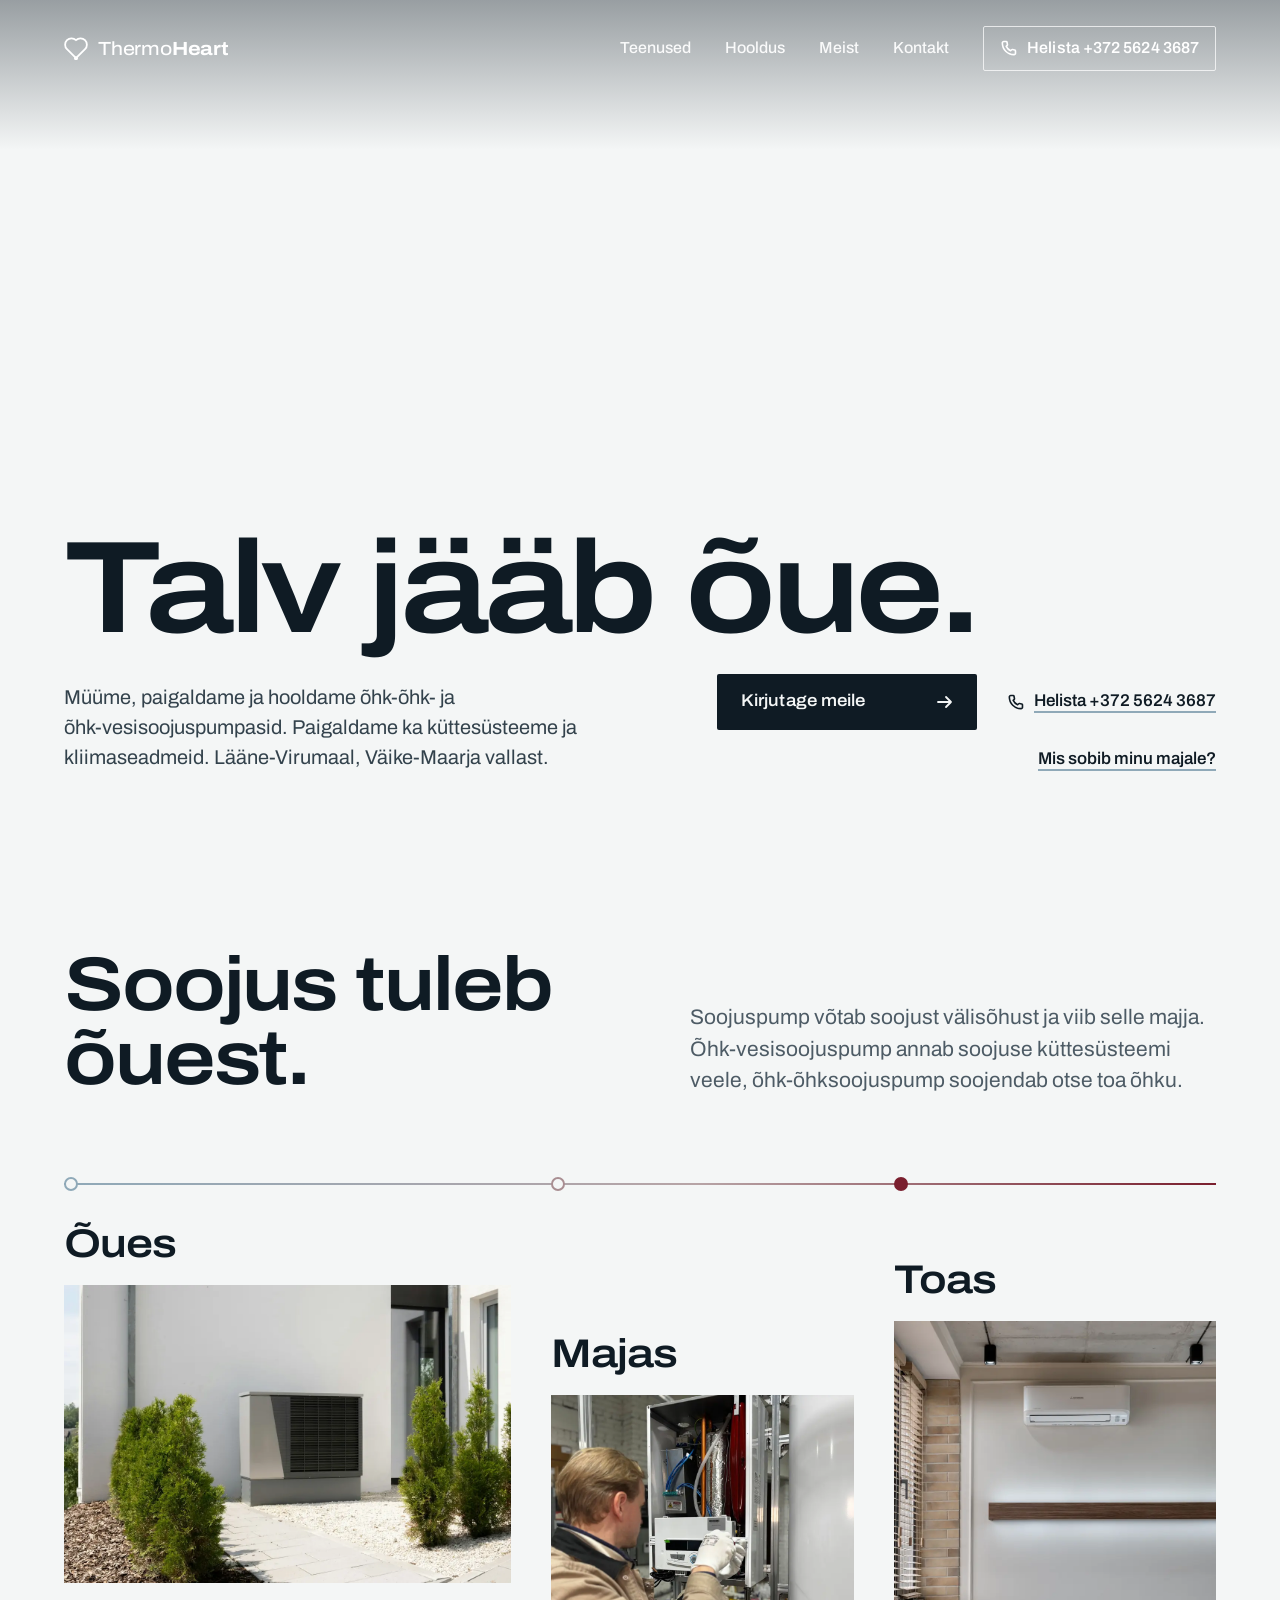
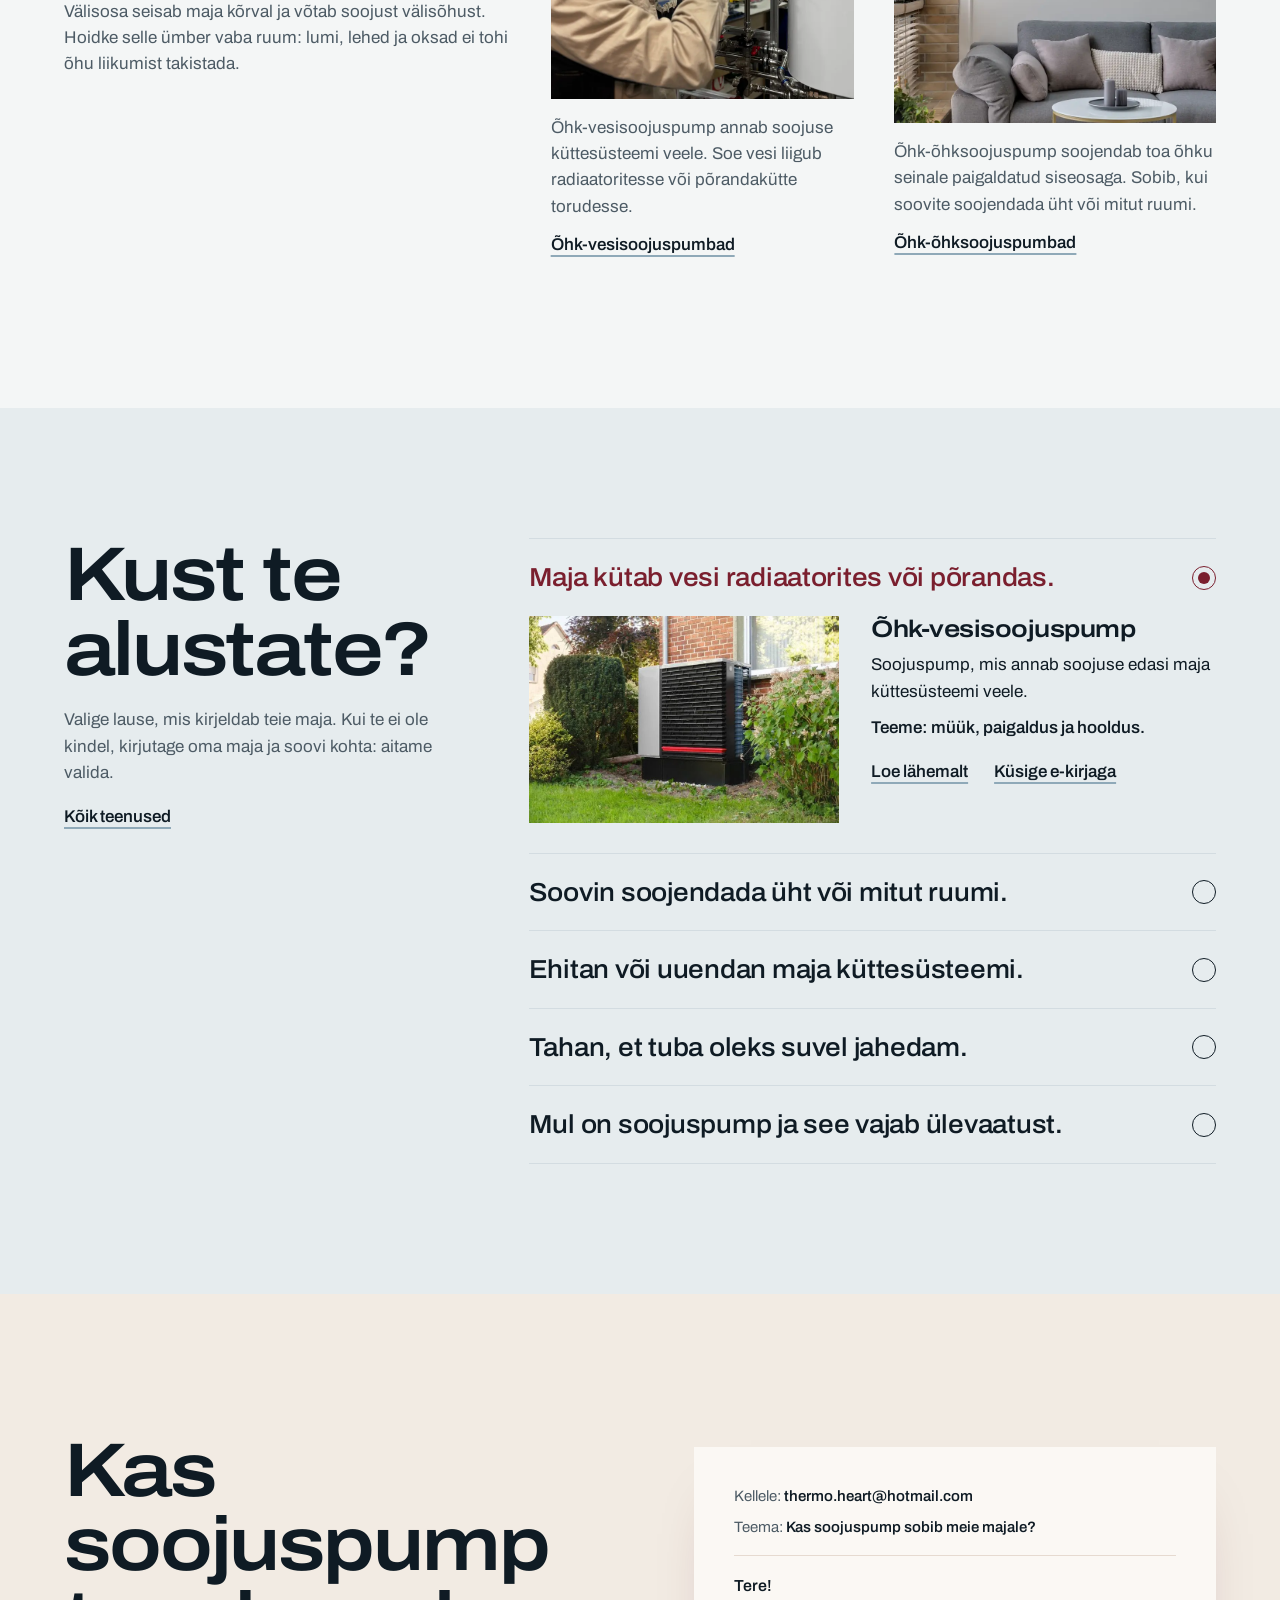
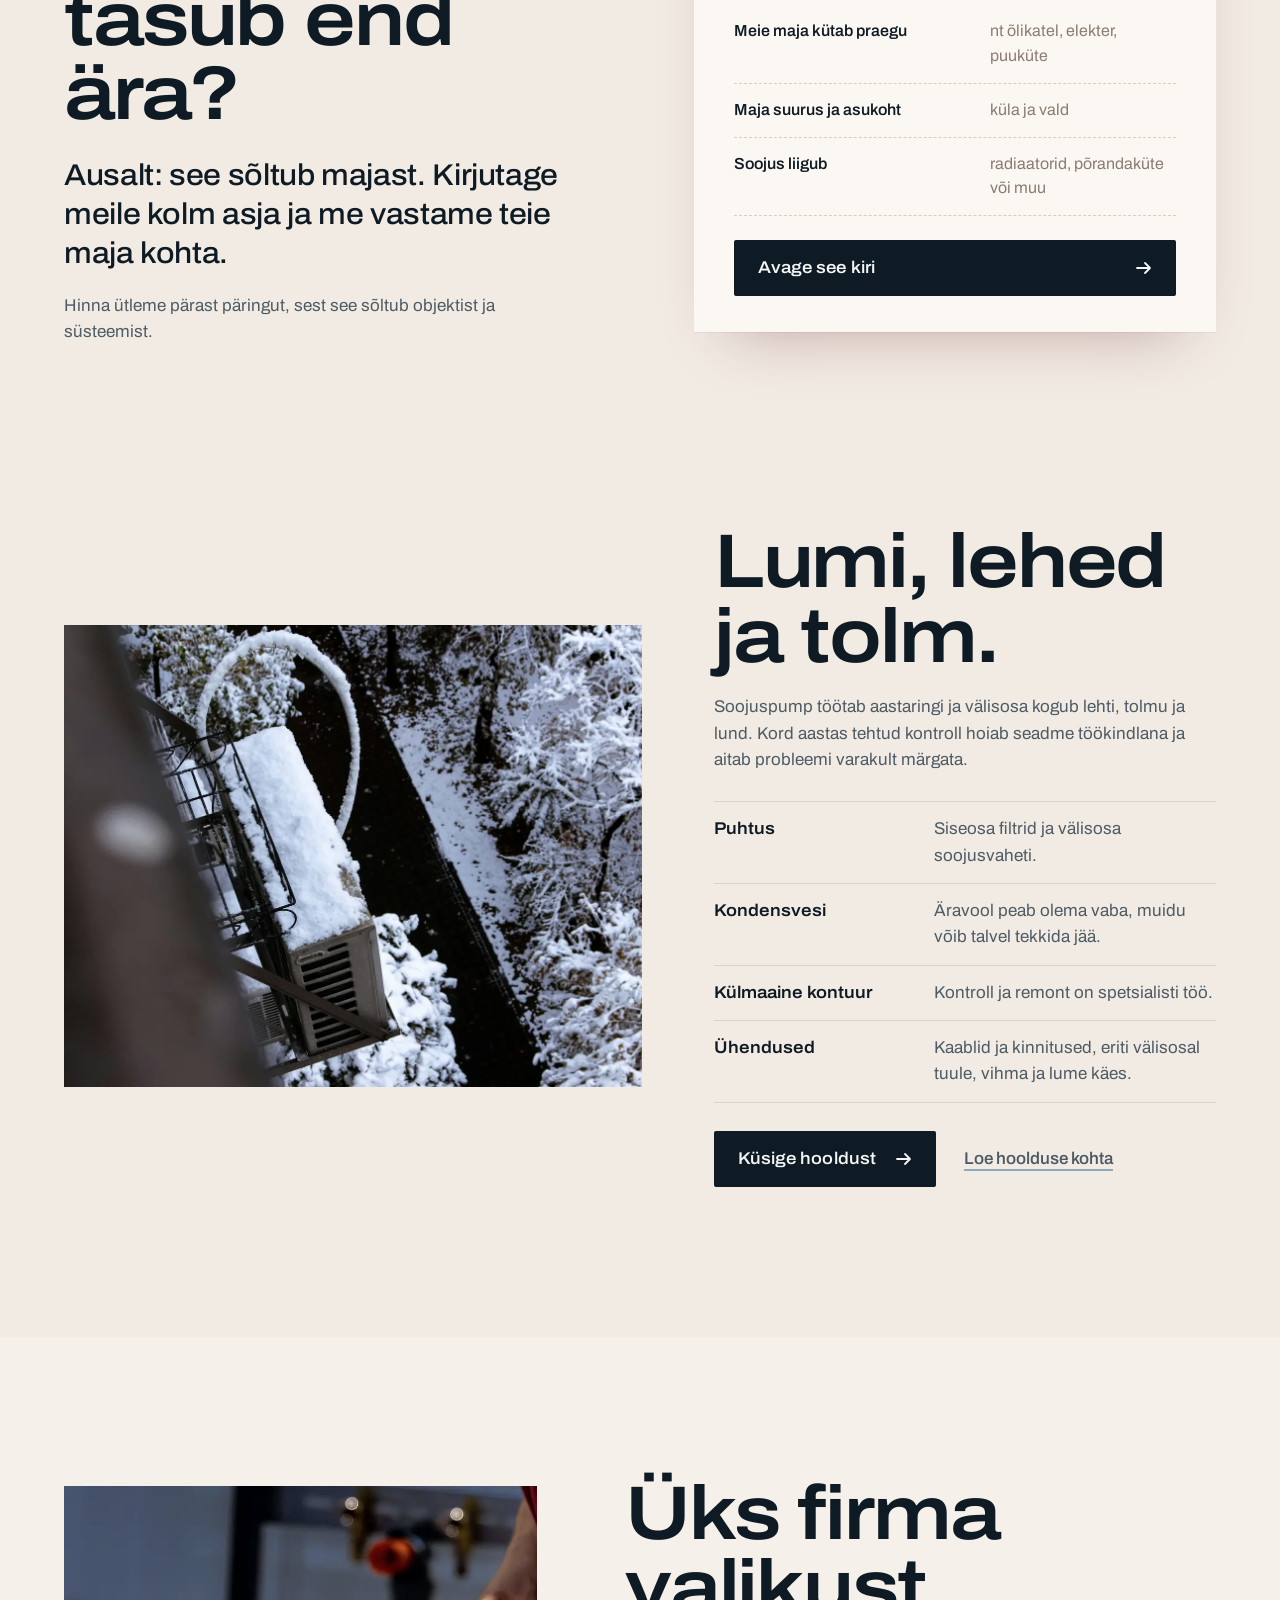
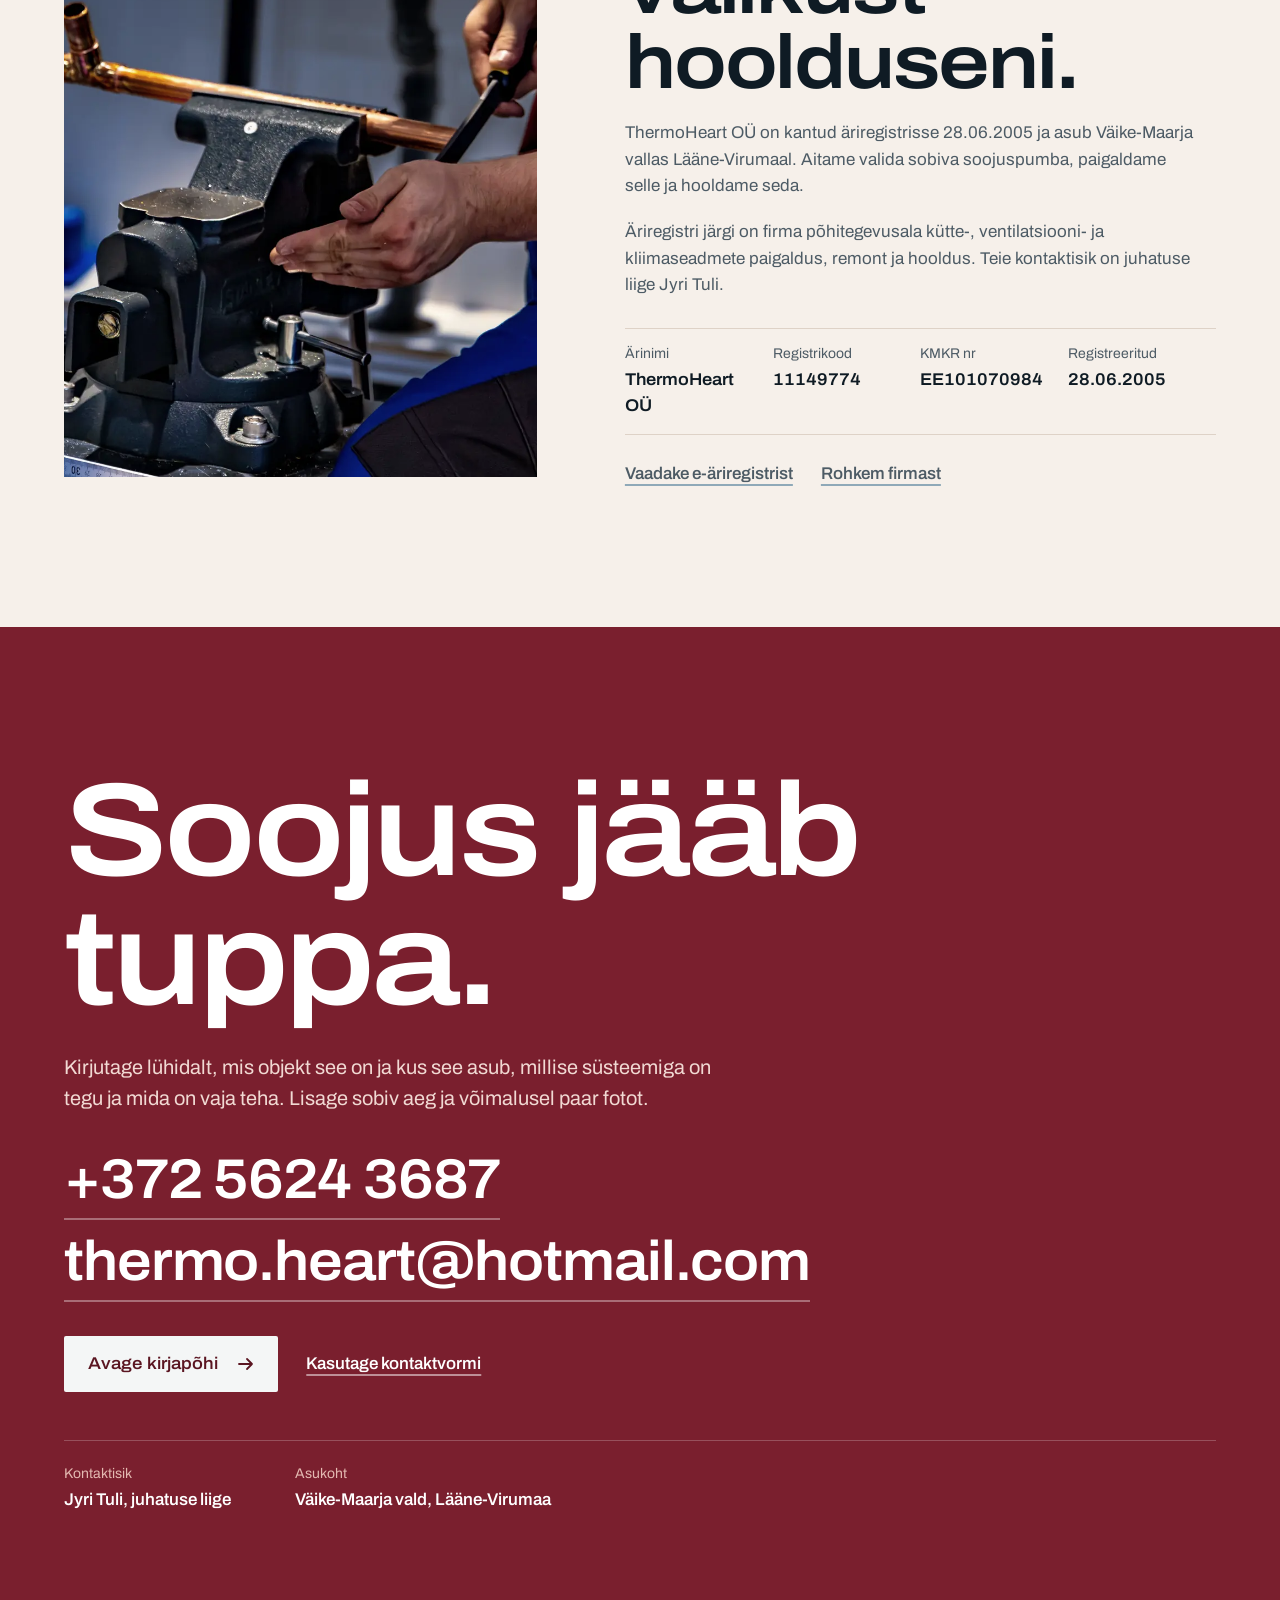
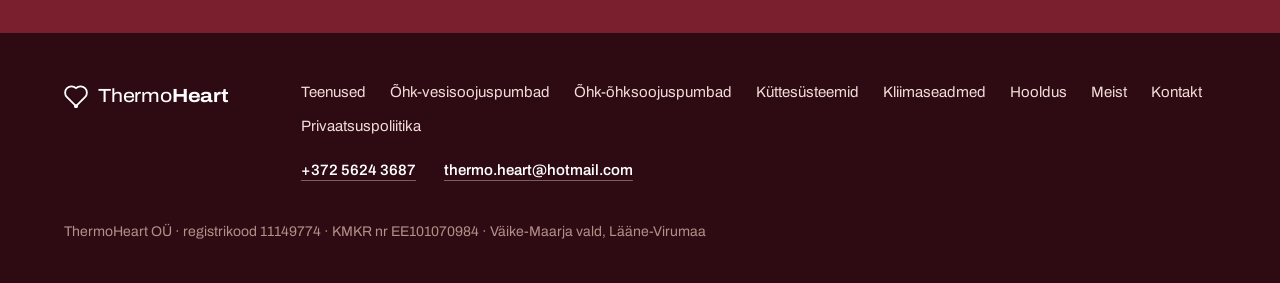
==== commit bbf6772a: "Phone +372 5624 3687 from the client Co-Authored-By: Claude Opus 5.5 <noreply@anthropic.com>" ====
--- a/index.html
+++ b/index.html
@@ -25,6 +25,7 @@
   "name": "ThermoHeart OÜ",
   "legalName": "ThermoHeart OÜ",
   "email": "thermo.heart@hotmail.com",
+  "telephone": "+372 5624 3687",
   "foundingDate": "2005-06-28",
   "vatID": "EE101070984",
   "identifier": {
@@ -59,8 +60,12 @@
     <a href="hooldus.html">Hooldus</a>
     <a href="meist.html">Meist</a>
     <a href="kontakt.html">Kontakt</a>
+    <a class="mast-tel" href="tel:+37256243687"><svg viewBox="0 0 20 20" aria-hidden="true" focusable="false"><path d="M4.2 2.8h2.6a1 1 0 0 1 1 .8l.5 2.6a1 1 0 0 1-.3.9L6.9 8.2a10.5 10.5 0 0 0 4.9 4.9l1.1-1.1a1 1 0 0 1 .9-.3l2.6.5a1 1 0 0 1 .8 1v2.6a1.6 1.6 0 0 1-1.7 1.6A12.9 12.9 0 0 1 2.6 4.5 1.6 1.6 0 0 1 4.2 2.8z" fill="none" stroke="currentColor" stroke-width="1.8" stroke-linecap="round" stroke-linejoin="round"/></svg><span>Helista <span class="nw">+372 5624 3687</span></span></a>
   </nav>
-  <button class="menu-open" type="button" aria-expanded="false" aria-controls="menu">Menüü<span aria-hidden="true"></span></button>
+  <div class="mast-end">
+    <a class="mast-call" href="tel:+37256243687" aria-label="Helista +372 5624 3687"><svg viewBox="0 0 20 20" aria-hidden="true" focusable="false"><path d="M4.2 2.8h2.6a1 1 0 0 1 1 .8l.5 2.6a1 1 0 0 1-.3.9L6.9 8.2a10.5 10.5 0 0 0 4.9 4.9l1.1-1.1a1 1 0 0 1 .9-.3l2.6.5a1 1 0 0 1 .8 1v2.6a1.6 1.6 0 0 1-1.7 1.6A12.9 12.9 0 0 1 2.6 4.5 1.6 1.6 0 0 1 4.2 2.8z" fill="none" stroke="currentColor" stroke-width="1.8" stroke-linecap="round" stroke-linejoin="round"/></svg></a>
+    <button class="menu-open" type="button" aria-expanded="false" aria-controls="menu"><span class="menu-txt">Menüü</span><span aria-hidden="true"></span></button>
+  </div>
 </header>
 
 <div class="sheet" id="menu" hidden>
@@ -79,7 +84,7 @@
     <a href="meist.html">Meist</a>
     <a href="kontakt.html">Kontakt</a>
   </nav>
-  <p class="sheet-foot">Kirjutage: <a href="mailto:thermo.heart@hotmail.com">thermo.heart@hotmail.com</a><br><span class="nw">Väike-Maarja</span> vald, <span class="nw">Lääne-Virumaa</span></p>
+  <p class="sheet-foot"><a class="sheet-tel" href="tel:+37256243687"><svg viewBox="0 0 20 20" aria-hidden="true" focusable="false"><path d="M4.2 2.8h2.6a1 1 0 0 1 1 .8l.5 2.6a1 1 0 0 1-.3.9L6.9 8.2a10.5 10.5 0 0 0 4.9 4.9l1.1-1.1a1 1 0 0 1 .9-.3l2.6.5a1 1 0 0 1 .8 1v2.6a1.6 1.6 0 0 1-1.7 1.6A12.9 12.9 0 0 1 2.6 4.5 1.6 1.6 0 0 1 4.2 2.8z" fill="none" stroke="currentColor" stroke-width="1.8" stroke-linecap="round" stroke-linejoin="round"/></svg><span>Helista <span class="nw">+372 5624 3687</span></span></a>Kirjutage: <a href="mailto:thermo.heart@hotmail.com">thermo.heart@hotmail.com</a><br><span class="nw">Väike-Maarja</span> vald, <span class="nw">Lääne-Virumaa</span></p>
 </div>
 
 <main id="sisu">
@@ -94,6 +99,7 @@
       <p class="hero-lead">Müüme, paigaldame ja hooldame <span class="nw">õhk-õhk-</span> ja <span class="nw">õhk-vesisoojuspumpasid</span>. Paigaldame ka küttesüsteeme ja kliimaseadmeid. <span class="nw">Lääne-Virumaal</span>, <span class="nw">Väike-Maarja</span> vallast.</p>
       <div class="hero-act">
         <a class="btn" href="mailto:thermo.heart@hotmail.com?subject=Hinnap%C3%A4ring&amp;body=Tere%21%0D%0A%0D%0AObjekt%20ja%20asukoht%20%28nt%20eramu%20v%C3%B5i%20talu%2C%20k%C3%BCla%20ja%20vald%29%3A%0D%0A%0D%0AS%C3%BCsteem%20%28nt%20%C3%B5hk-vesisoojuspump%2C%20k%C3%BCttes%C3%BCsteem%2C%20kliimaseade%29%3A%0D%0A%0D%0AMida%20on%20vaja%20teha%20%28nt%20paigaldus%2C%20hooldus%2C%20remont%29%3A%0D%0A%0D%0AMulle%20sobiv%20aeg%3A%0D%0A%0D%0ANimi%20ja%20telefon%3A%0D%0A">Kirjutage meile <svg viewBox="0 0 20 20" aria-hidden="true" focusable="false"><path d="M3 10h13M11 5l5 5-5 5" fill="none" stroke="currentColor" stroke-width="1.8" stroke-linecap="round" stroke-linejoin="round"/></svg></a>
+        <a class="tlink tel" href="tel:+37256243687"><svg viewBox="0 0 20 20" aria-hidden="true" focusable="false"><path d="M4.2 2.8h2.6a1 1 0 0 1 1 .8l.5 2.6a1 1 0 0 1-.3.9L6.9 8.2a10.5 10.5 0 0 0 4.9 4.9l1.1-1.1a1 1 0 0 1 .9-.3l2.6.5a1 1 0 0 1 .8 1v2.6a1.6 1.6 0 0 1-1.7 1.6A12.9 12.9 0 0 1 2.6 4.5 1.6 1.6 0 0 1 4.2 2.8z" fill="none" stroke="currentColor" stroke-width="1.8" stroke-linecap="round" stroke-linejoin="round"/></svg><span>Helista <span class="nw">+372 5624 3687</span></span></a>
         <a class="tlink" href="#valik">Mis sobib minu majale?</a>
       </div>
     </div>
@@ -258,7 +264,10 @@
     <div class="wrap">
       <h2 id="warm-h">Soojus jääb tuppa.</h2>
       <p class="warm-lead">Kirjutage lühidalt, mis objekt see on ja kus see asub, millise süsteemiga on tegu ja mida on vaja teha. Lisage sobiv aeg ja võimalusel paar fotot.</p>
-      <a class="mail" href="mailto:thermo.heart@hotmail.com">thermo.heart<wbr>@hotmail.com</a>
+      <div class="warm-mails">
+        <a class="mail mail--tel" href="tel:+37256243687">+372 5624 3687</a>
+        <a class="mail" href="mailto:thermo.heart@hotmail.com">thermo.heart<wbr>@hotmail.com</a>
+      </div>
       <p class="row"><a class="btn btn--snow" href="mailto:thermo.heart@hotmail.com?subject=Hinnap%C3%A4ring&amp;body=Tere%21%0D%0A%0D%0AObjekt%20ja%20asukoht%20%28nt%20eramu%20v%C3%B5i%20talu%2C%20k%C3%BCla%20ja%20vald%29%3A%0D%0A%0D%0AS%C3%BCsteem%20%28nt%20%C3%B5hk-vesisoojuspump%2C%20k%C3%BCttes%C3%BCsteem%2C%20kliimaseade%29%3A%0D%0A%0D%0AMida%20on%20vaja%20teha%20%28nt%20paigaldus%2C%20hooldus%2C%20remont%29%3A%0D%0A%0D%0AMulle%20sobiv%20aeg%3A%0D%0A%0D%0ANimi%20ja%20telefon%3A%0D%0A">Avage kirjapõhi <svg viewBox="0 0 20 20" aria-hidden="true" focusable="false"><path d="M3 10h13M11 5l5 5-5 5" fill="none" stroke="currentColor" stroke-width="1.8" stroke-linecap="round" stroke-linejoin="round"/></svg></a><a class="tlink" href="kontakt.html#vorm">Kasutage kontaktvormi</a></p>
       <dl class="warm-list">
         <div><dt>Kontaktisik</dt><dd>Jyri Tuli, juhatuse liige</dd></div>
@@ -276,14 +285,16 @@
     </a>
     <div class="foot-navs">
       <nav aria-label="Lehed"><a href="teenused.html">Teenused</a><a href="ohk-vesi-soojuspumbad.html">Õhk-vesisoojuspumbad</a><a href="ohk-ohk-soojuspumbad.html">Õhk-õhksoojuspumbad</a><a href="kuttesusteemid.html">Küttesüsteemid</a><a href="kliimaseadmed.html">Kliimaseadmed</a><a href="hooldus.html">Hooldus</a><a href="meist.html">Meist</a><a href="kontakt.html">Kontakt</a><a href="privaatsuspoliitika.html">Privaatsuspoliitika</a></nav>
+      <p class="foot-contact"><a href="tel:+37256243687">+372 5624 3687</a><a href="mailto:thermo.heart@hotmail.com">thermo.heart@hotmail.com</a></p>
     </div>
     <p class="foot-legal">ThermoHeart OÜ · registrikood 11149774 · KMKR nr EE101070984 · <span class="nw">Väike-Maarja</span> vald, <span class="nw">Lääne-Virumaa</span></p>
   </div>
 </footer>
 
 <div class="dock">
-  <button class="dock-menu" type="button" aria-expanded="false" aria-controls="menu"><span aria-hidden="true"></span>Menüü</button>
+  <button class="dock-menu" type="button" aria-expanded="false" aria-controls="menu"><span aria-hidden="true"></span><span class="menu-txt">Menüü</span></button>
   <a class="btn" href="mailto:thermo.heart@hotmail.com?subject=Hinnap%C3%A4ring&amp;body=Tere%21%0D%0A%0D%0AObjekt%20ja%20asukoht%20%28nt%20eramu%20v%C3%B5i%20talu%2C%20k%C3%BCla%20ja%20vald%29%3A%0D%0A%0D%0AS%C3%BCsteem%20%28nt%20%C3%B5hk-vesisoojuspump%2C%20k%C3%BCttes%C3%BCsteem%2C%20kliimaseade%29%3A%0D%0A%0D%0AMida%20on%20vaja%20teha%20%28nt%20paigaldus%2C%20hooldus%2C%20remont%29%3A%0D%0A%0D%0AMulle%20sobiv%20aeg%3A%0D%0A%0D%0ANimi%20ja%20telefon%3A%0D%0A">Kirjutage meile <svg viewBox="0 0 20 20" aria-hidden="true" focusable="false"><path d="M3 10h13M11 5l5 5-5 5" fill="none" stroke="currentColor" stroke-width="1.8" stroke-linecap="round" stroke-linejoin="round"/></svg></a>
+  <a class="dock-call" href="tel:+37256243687" aria-label="Helista +372 5624 3687"><svg viewBox="0 0 20 20" aria-hidden="true" focusable="false"><path d="M4.2 2.8h2.6a1 1 0 0 1 1 .8l.5 2.6a1 1 0 0 1-.3.9L6.9 8.2a10.5 10.5 0 0 0 4.9 4.9l1.1-1.1a1 1 0 0 1 .9-.3l2.6.5a1 1 0 0 1 .8 1v2.6a1.6 1.6 0 0 1-1.7 1.6A12.9 12.9 0 0 1 2.6 4.5 1.6 1.6 0 0 1 4.2 2.8z" fill="none" stroke="currentColor" stroke-width="1.8" stroke-linecap="round" stroke-linejoin="round"/></svg></a>
 </div>
 </body>
 </html>
--- a/css/home.css
+++ b/css/home.css
@@ -112,7 +112,7 @@
   appearance: none; border: 0; background: none; color: inherit; font: inherit; font-weight: 560; font-size: 16px;
   padding: 10px 0; cursor: pointer; letter-spacing: .01em;
 }
-.menu-open span { display: inline-block; width: 18px; height: 9px; margin-left: 10px; border-top: 1.5px solid currentColor; border-bottom: 1.5px solid currentColor; vertical-align: 1px; }
+.menu-open span[aria-hidden] { display: inline-block; width: 18px; height: 9px; margin-left: 10px; border-top: 1.5px solid currentColor; border-bottom: 1.5px solid currentColor; vertical-align: 1px; }
 html:not(.js) .menu-open { display: none; }
 html:not(.js) .mast-nav { display: flex; flex-wrap: wrap; gap: 6px 18px; }
 @media (min-width: 900px) {
@@ -351,7 +351,7 @@
 @media (max-width: 760px) {
   .foot { padding-bottom: calc(112px + env(safe-area-inset-bottom)); }
   .dock {
-    display: grid; grid-template-columns: auto minmax(0, 1fr); gap: 10px;
+    display: grid; grid-template-columns: auto minmax(0, 1fr) auto; gap: 10px;
     position: fixed; z-index: 40; left: 0; right: 0; bottom: 0;
     padding: 10px 12px calc(10px + env(safe-area-inset-bottom));
     background: rgba(244, 246, 246, .97); border-top: 1px solid var(--line);
@@ -366,8 +366,87 @@
     font: inherit; font-weight: 560; font-size: 15px; padding: 0 10px 0 4px; min-height: 52px; cursor: pointer;
     display: inline-flex; align-items: center; gap: 10px;
   }
-  .dock-menu span { display: inline-block; width: 18px; height: 9px; border-top: 1.5px solid currentColor; border-bottom: 1.5px solid currentColor; }
+  .dock-menu span[aria-hidden] { display: inline-block; width: 18px; height: 9px; border-top: 1.5px solid currentColor; border-bottom: 1.5px solid currentColor; }
   html:not(.js) .dock-menu { display: none; }
-  html:not(.js) .dock { grid-template-columns: 1fr; }
+  html:not(.js) .dock { grid-template-columns: minmax(0, 1fr) auto; }
 }
 @media (prefers-reduced-motion: reduce) { .dock, .btn, .btn svg { transition: none !important; } }
+
+/* phone number */
+.mast-nav { align-items: center; }
+.mast-nav .mast-tel {
+  display: inline-flex; align-items: center; gap: 9px; opacity: 1; white-space: nowrap;
+  padding: 9px 16px; border: 1.5px solid rgba(255, 255, 255, .72); border-radius: 2px;
+  font-weight: 560; letter-spacing: .005em;
+  transition: background-color .2s ease, color .2s ease, border-color .2s ease;
+}
+.mast-nav .mast-tel svg { width: 18px; height: 18px; flex: none; }
+.mast-nav .mast-tel:hover { background: #fff; border-color: #fff; color: var(--ink); text-decoration: none; }
+
+.mast-end { display: none; align-items: center; gap: 6px; }
+.mast-call {
+  display: inline-flex; align-items: center; justify-content: center; flex: none;
+  width: 44px; height: 44px; border-radius: 50%;
+  border: 1.5px solid rgba(255, 255, 255, .8); background: rgba(15, 27, 36, .2); color: #fff;
+  transition: background-color .2s ease, color .2s ease;
+}
+.mast-call svg { width: 20px; height: 20px; }
+.mast-call:hover { background: #fff; color: var(--ink); }
+@media (max-width: 899px) {
+  .mast { gap: 12px; }
+  .mast-end { display: flex; }
+}
+html:not(.js) .mast-end { display: none; }
+@media (max-width: 899px) {
+  html:not(.js) .mast { flex-wrap: wrap; }
+  html:not(.js) .mast-nav { flex: 1 1 100%; }
+}
+@media (max-width: 349px) {
+  .menu-open { display: inline-flex; align-items: center; justify-content: center; width: 44px; min-height: 44px; padding: 0; }
+  .menu-open span[aria-hidden] { margin-left: 0; }
+  .menu-txt { position: absolute; width: 1px; height: 1px; overflow: hidden; clip: rect(0 0 0 0); white-space: nowrap; }
+}
+
+.sheet-tel {
+  display: flex; align-items: center; gap: 10px; min-height: 44px; margin-bottom: 6px;
+  color: var(--ink); font-weight: 600; font-size: 17px; text-decoration: none;
+}
+.sheet-tel svg { width: 20px; height: 20px; flex: none; color: var(--wine); }
+
+.tlink.tel { display: inline-flex; align-items: center; gap: 9px; min-height: 44px; }
+.tlink.tel svg { width: 18px; height: 18px; flex: none; }
+/* on short screens (phone held sideways) the hero grows instead of sliding under the header */
+.hero-copy { padding-top: 84px; }
+@media (min-width: 900px) { .hero-copy { padding-top: 96px; } }
+
+.warm-mails { margin-top: 34px; display: grid; justify-items: start; gap: 10px; }
+.warm-mails .mail { margin-top: 0; }
+.mail--tel { white-space: nowrap; }
+
+.foot-navs { display: grid; gap: 10px; }
+.foot-contact { display: flex; flex-wrap: wrap; gap: 0 28px; }
+.foot-contact a {
+  display: inline-block; padding: 11px 0; color: #fff; font-weight: 560;
+  text-decoration: underline; text-decoration-color: rgba(255, 255, 255, .35); text-underline-offset: 5px;
+}
+.foot-contact a:hover { text-decoration-color: #fff; }
+
+@media (max-width: 760px) {
+  .dock .btn { padding: 0 16px 0 18px; gap: 12px; }
+  .dock-call {
+    display: inline-flex; align-items: center; justify-content: center;
+    width: 52px; height: 52px; border: 1.5px solid var(--ink); border-radius: 2px; color: var(--ink);
+    transition: background-color .2s ease, color .2s ease;
+  }
+  .dock-call svg { width: 22px; height: 22px; }
+  .dock-call:hover { background: var(--ink); color: var(--snow); }
+}
+@media (min-width: 761px) { .dock-call { display: none; } }
+@media (max-width: 389px) {
+  .dock .btn { justify-content: center; }
+  .dock .btn svg { display: none; }
+}
+@media (max-width: 349px) {
+  .dock-menu { width: 44px; padding: 0; justify-content: center; gap: 0; }
+  .dock-menu .menu-txt { position: absolute; width: 1px; height: 1px; overflow: hidden; clip: rect(0 0 0 0); white-space: nowrap; }
+}
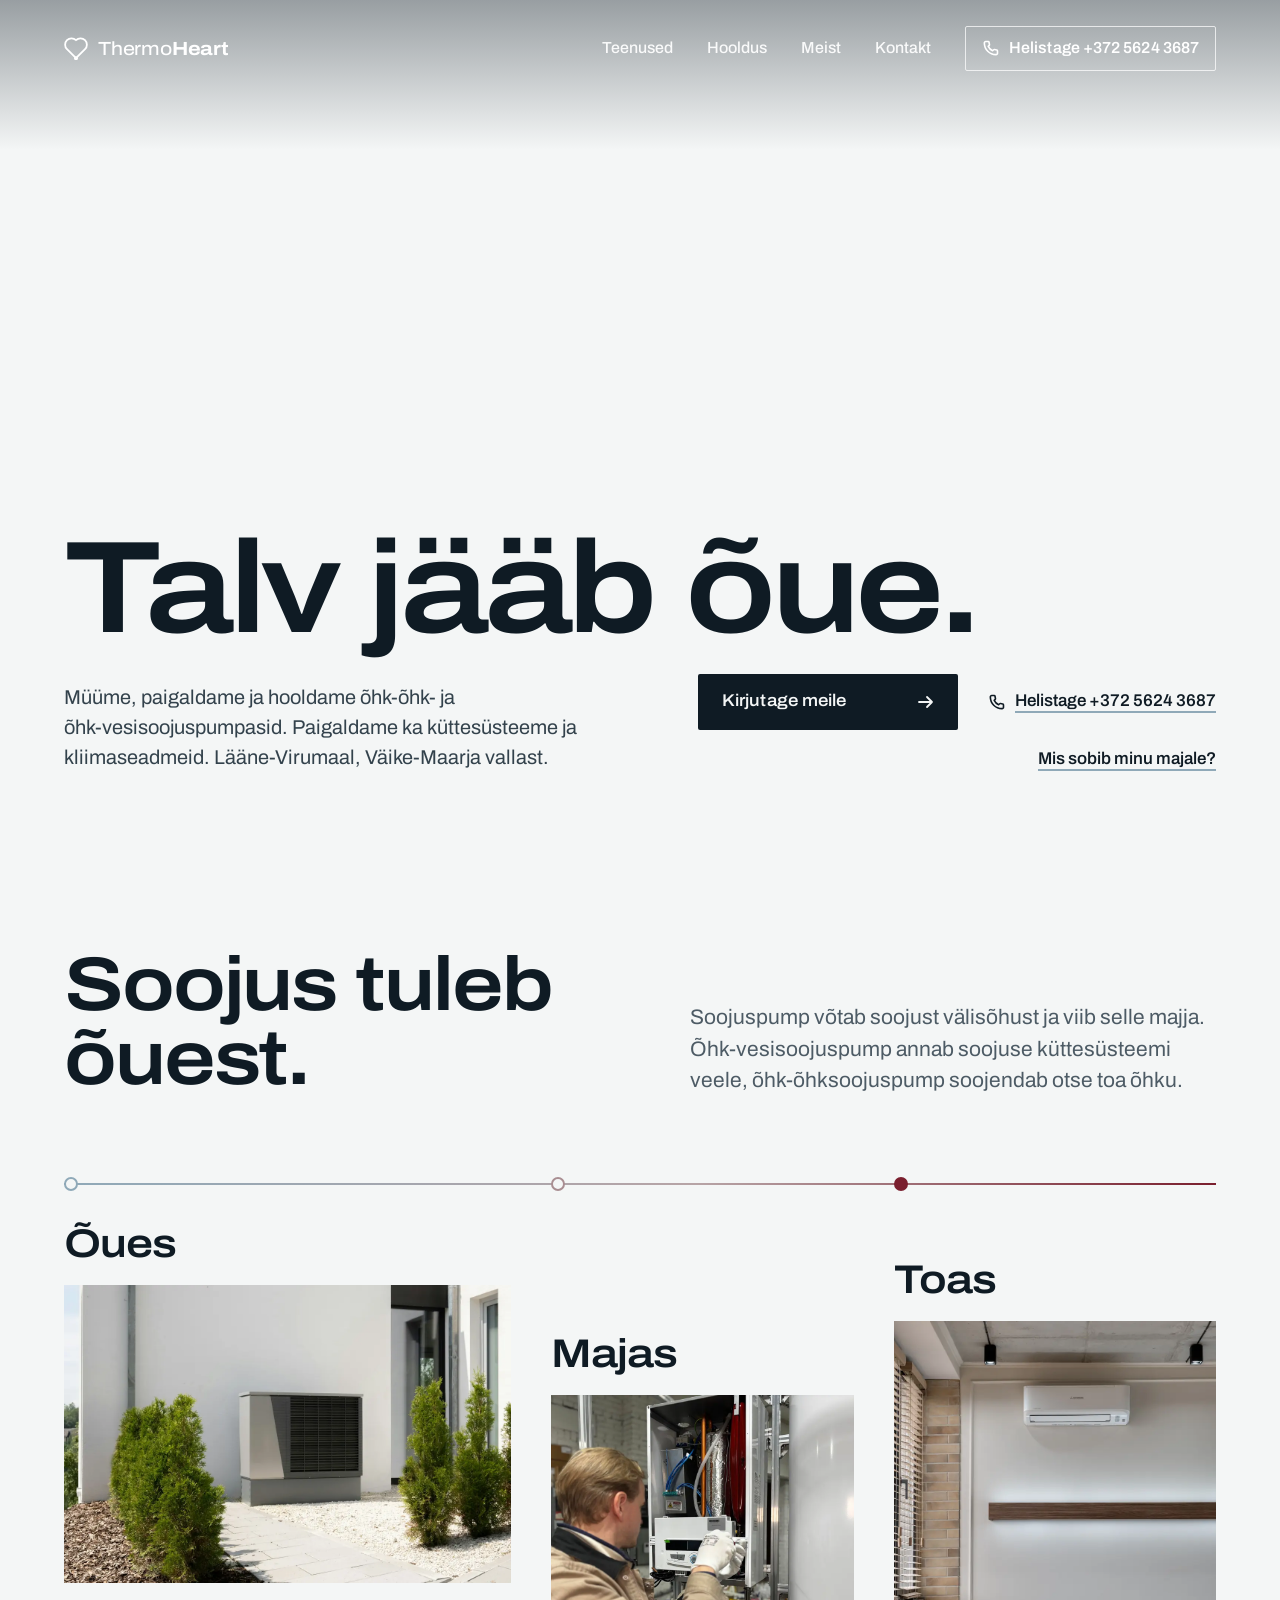
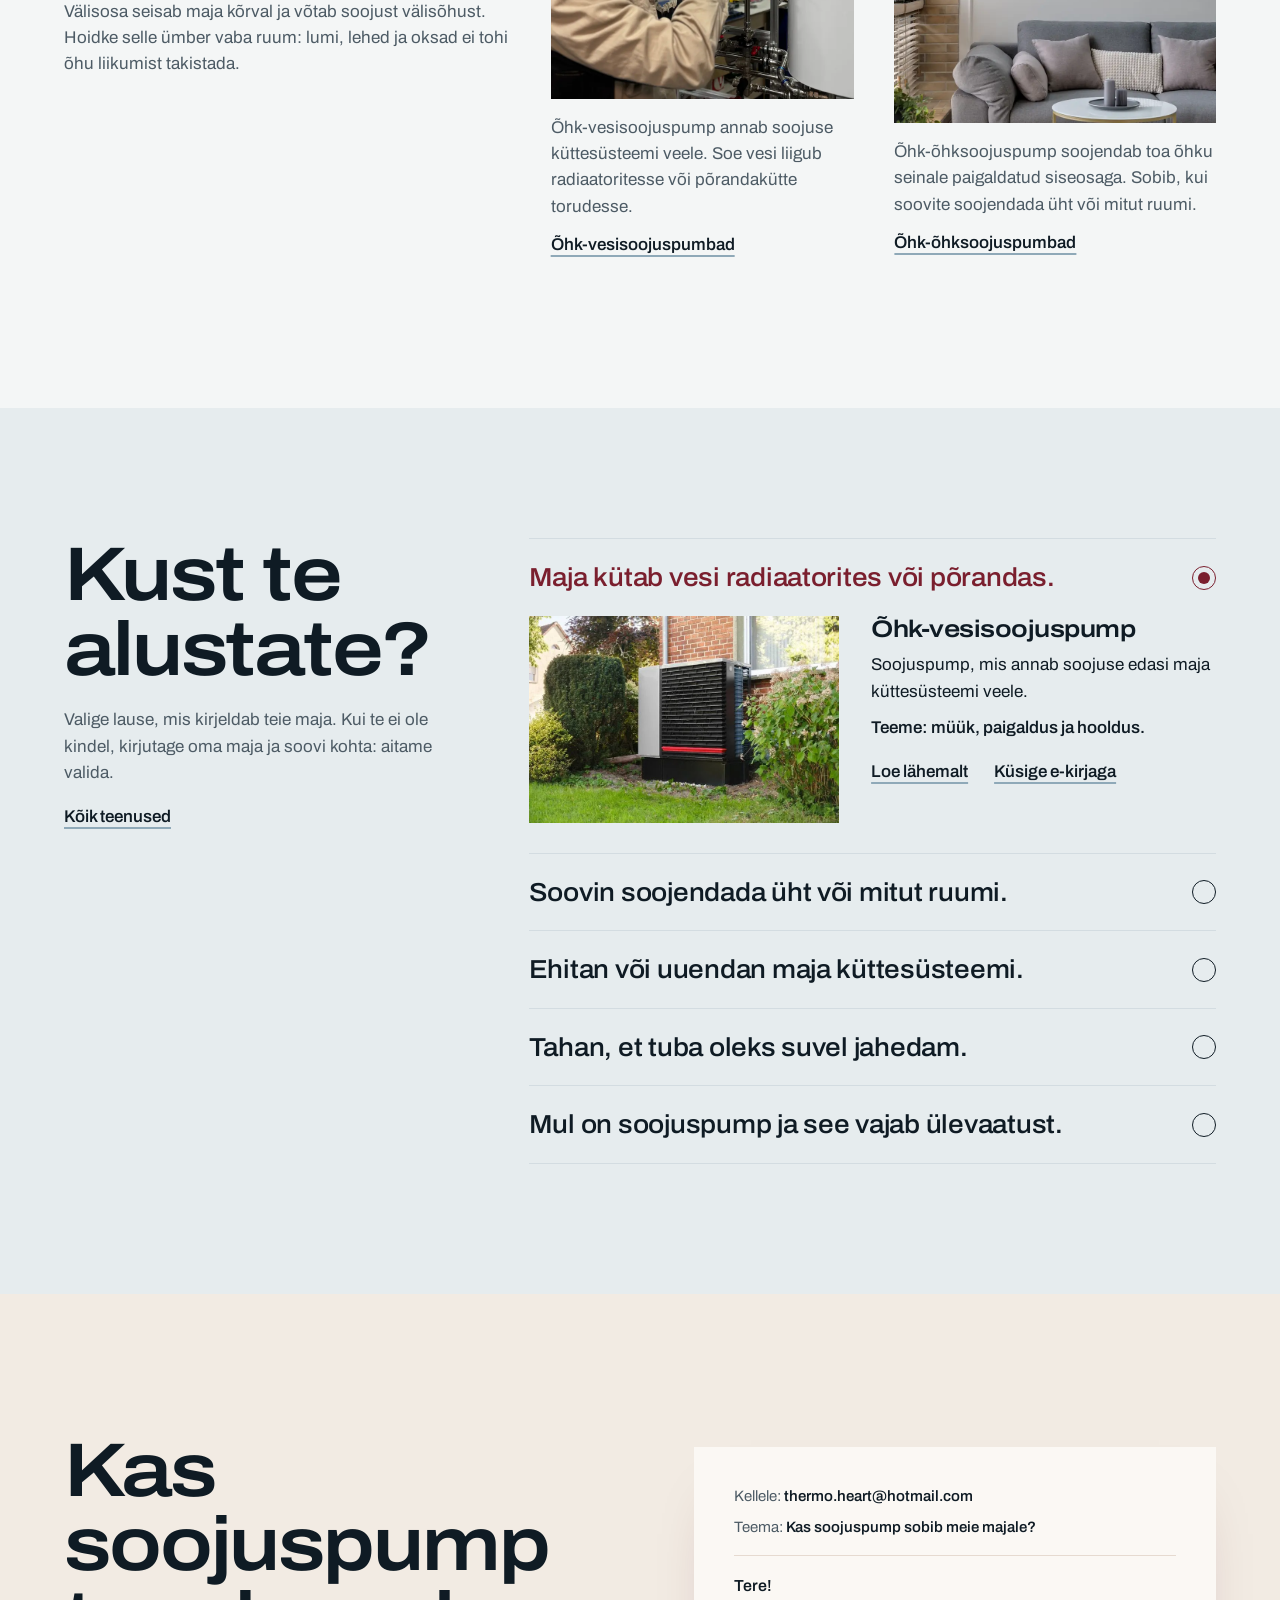
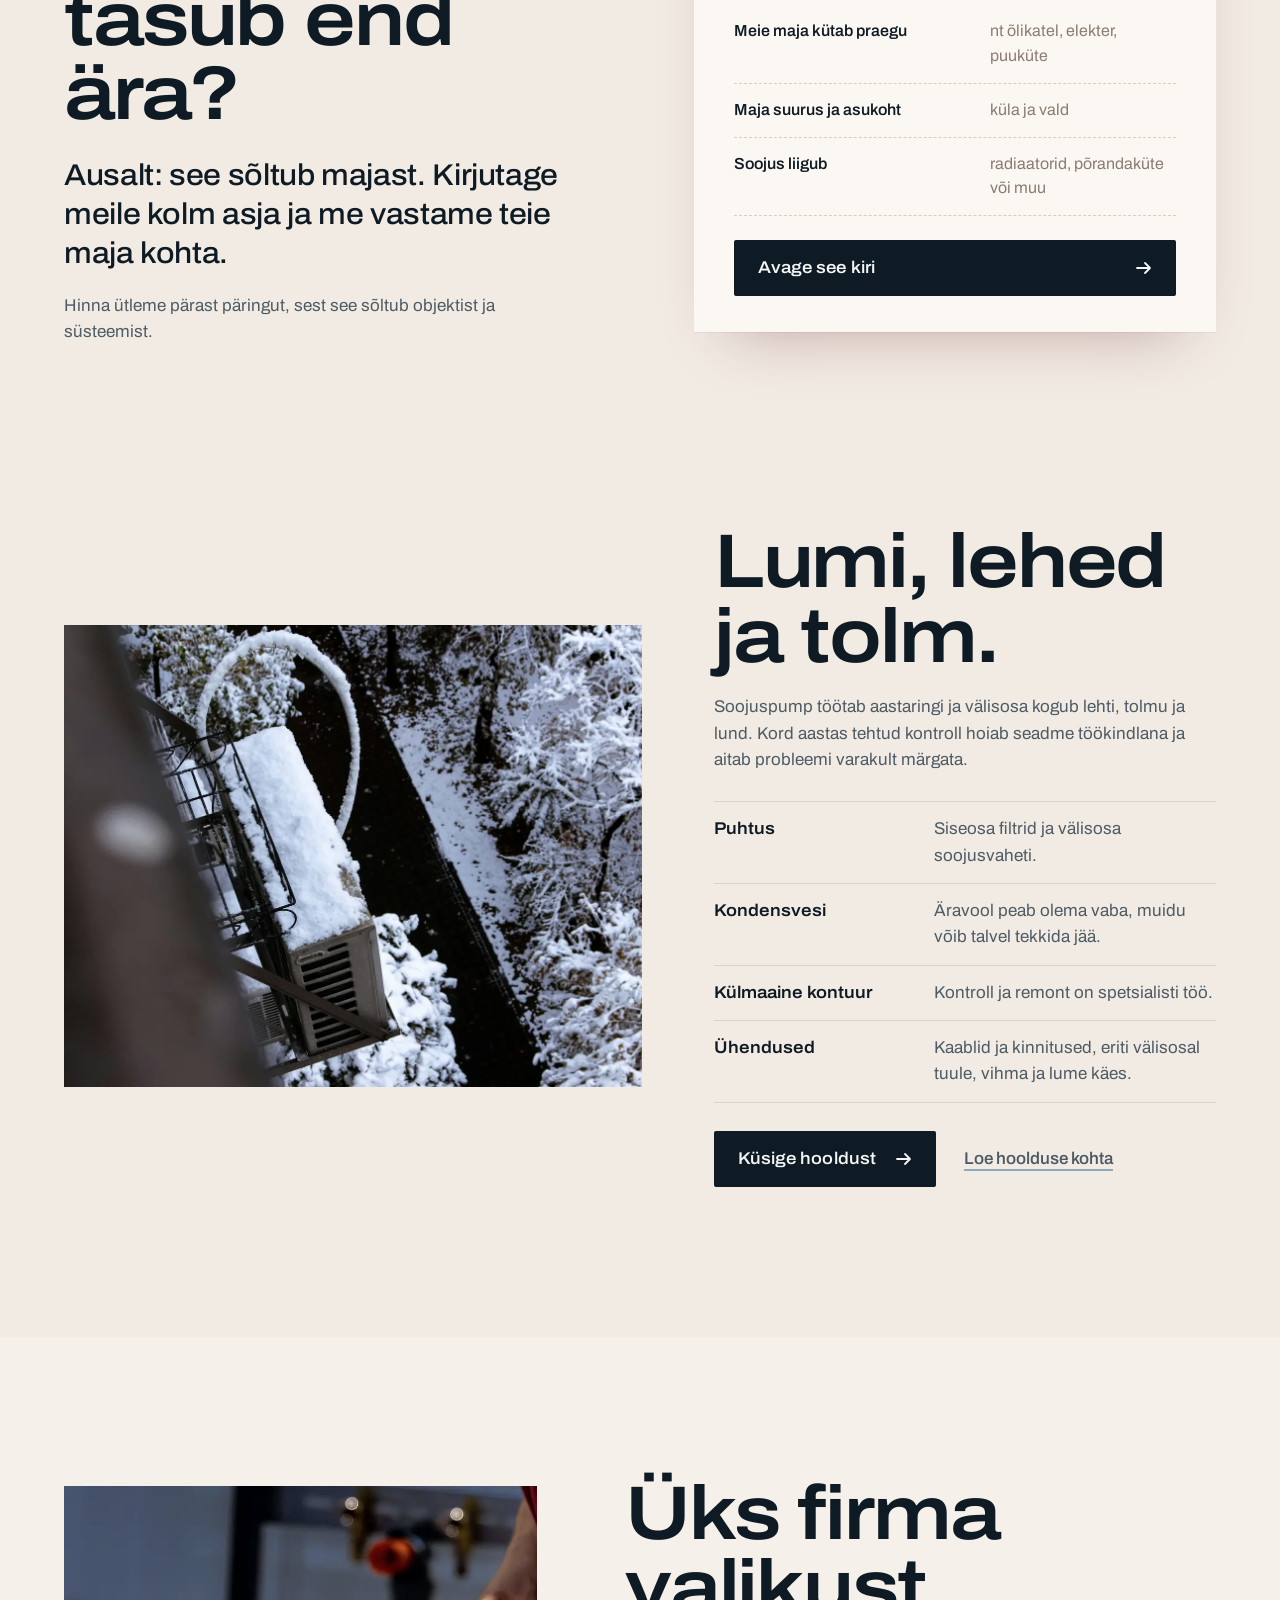
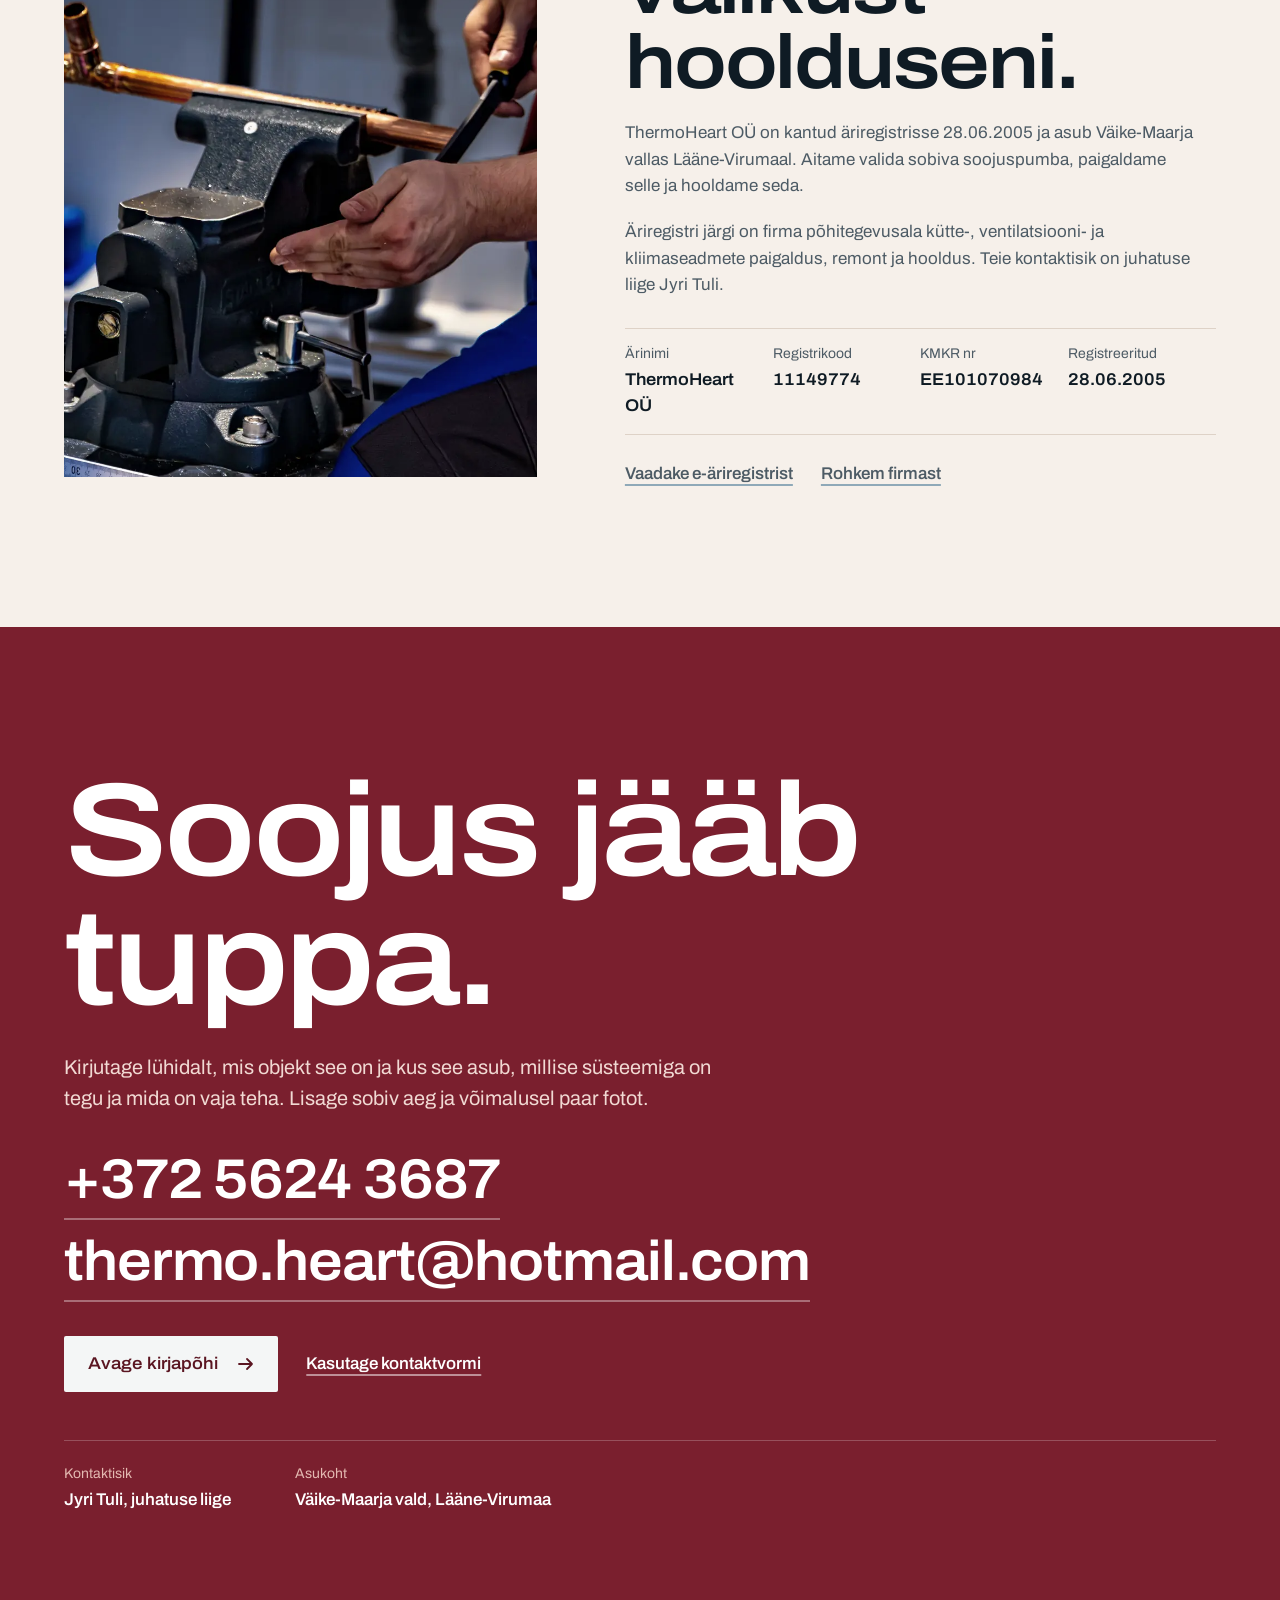
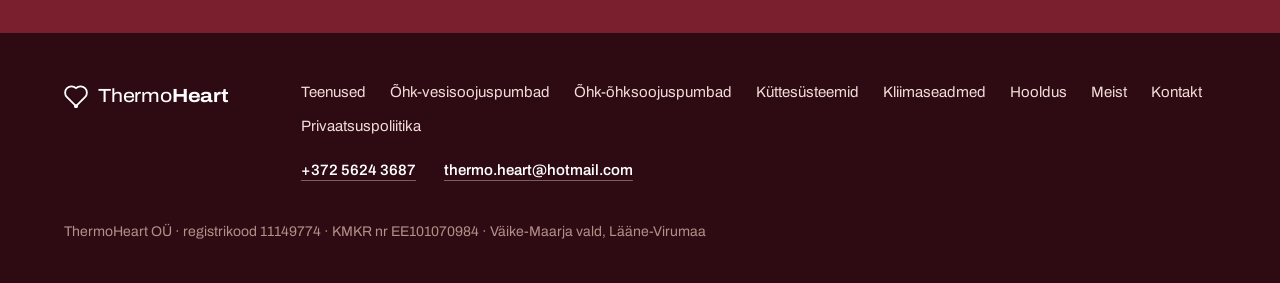
==== commit e3f413d2: "Polite call label «Helistage», remove the duplicate Asukoht row on kontakt Co-Authored-By: Claude Op" ====
--- a/index.html
+++ b/index.html
@@ -60,10 +60,10 @@
     <a href="hooldus.html">Hooldus</a>
     <a href="meist.html">Meist</a>
     <a href="kontakt.html">Kontakt</a>
-    <a class="mast-tel" href="tel:+37256243687"><svg viewBox="0 0 20 20" aria-hidden="true" focusable="false"><path d="M4.2 2.8h2.6a1 1 0 0 1 1 .8l.5 2.6a1 1 0 0 1-.3.9L6.9 8.2a10.5 10.5 0 0 0 4.9 4.9l1.1-1.1a1 1 0 0 1 .9-.3l2.6.5a1 1 0 0 1 .8 1v2.6a1.6 1.6 0 0 1-1.7 1.6A12.9 12.9 0 0 1 2.6 4.5 1.6 1.6 0 0 1 4.2 2.8z" fill="none" stroke="currentColor" stroke-width="1.8" stroke-linecap="round" stroke-linejoin="round"/></svg><span>Helista <span class="nw">+372 5624 3687</span></span></a>
+    <a class="mast-tel" href="tel:+37256243687"><svg viewBox="0 0 20 20" aria-hidden="true" focusable="false"><path d="M4.2 2.8h2.6a1 1 0 0 1 1 .8l.5 2.6a1 1 0 0 1-.3.9L6.9 8.2a10.5 10.5 0 0 0 4.9 4.9l1.1-1.1a1 1 0 0 1 .9-.3l2.6.5a1 1 0 0 1 .8 1v2.6a1.6 1.6 0 0 1-1.7 1.6A12.9 12.9 0 0 1 2.6 4.5 1.6 1.6 0 0 1 4.2 2.8z" fill="none" stroke="currentColor" stroke-width="1.8" stroke-linecap="round" stroke-linejoin="round"/></svg><span>Helistage <span class="nw">+372 5624 3687</span></span></a>
   </nav>
   <div class="mast-end">
-    <a class="mast-call" href="tel:+37256243687" aria-label="Helista +372 5624 3687"><svg viewBox="0 0 20 20" aria-hidden="true" focusable="false"><path d="M4.2 2.8h2.6a1 1 0 0 1 1 .8l.5 2.6a1 1 0 0 1-.3.9L6.9 8.2a10.5 10.5 0 0 0 4.9 4.9l1.1-1.1a1 1 0 0 1 .9-.3l2.6.5a1 1 0 0 1 .8 1v2.6a1.6 1.6 0 0 1-1.7 1.6A12.9 12.9 0 0 1 2.6 4.5 1.6 1.6 0 0 1 4.2 2.8z" fill="none" stroke="currentColor" stroke-width="1.8" stroke-linecap="round" stroke-linejoin="round"/></svg></a>
+    <a class="mast-call" href="tel:+37256243687" aria-label="Helistage +372 5624 3687"><svg viewBox="0 0 20 20" aria-hidden="true" focusable="false"><path d="M4.2 2.8h2.6a1 1 0 0 1 1 .8l.5 2.6a1 1 0 0 1-.3.9L6.9 8.2a10.5 10.5 0 0 0 4.9 4.9l1.1-1.1a1 1 0 0 1 .9-.3l2.6.5a1 1 0 0 1 .8 1v2.6a1.6 1.6 0 0 1-1.7 1.6A12.9 12.9 0 0 1 2.6 4.5 1.6 1.6 0 0 1 4.2 2.8z" fill="none" stroke="currentColor" stroke-width="1.8" stroke-linecap="round" stroke-linejoin="round"/></svg></a>
     <button class="menu-open" type="button" aria-expanded="false" aria-controls="menu"><span class="menu-txt">Menüü</span><span aria-hidden="true"></span></button>
   </div>
 </header>
@@ -84,7 +84,7 @@
     <a href="meist.html">Meist</a>
     <a href="kontakt.html">Kontakt</a>
   </nav>
-  <p class="sheet-foot"><a class="sheet-tel" href="tel:+37256243687"><svg viewBox="0 0 20 20" aria-hidden="true" focusable="false"><path d="M4.2 2.8h2.6a1 1 0 0 1 1 .8l.5 2.6a1 1 0 0 1-.3.9L6.9 8.2a10.5 10.5 0 0 0 4.9 4.9l1.1-1.1a1 1 0 0 1 .9-.3l2.6.5a1 1 0 0 1 .8 1v2.6a1.6 1.6 0 0 1-1.7 1.6A12.9 12.9 0 0 1 2.6 4.5 1.6 1.6 0 0 1 4.2 2.8z" fill="none" stroke="currentColor" stroke-width="1.8" stroke-linecap="round" stroke-linejoin="round"/></svg><span>Helista <span class="nw">+372 5624 3687</span></span></a>Kirjutage: <a href="mailto:thermo.heart@hotmail.com">thermo.heart@hotmail.com</a><br><span class="nw">Väike-Maarja</span> vald, <span class="nw">Lääne-Virumaa</span></p>
+  <p class="sheet-foot"><a class="sheet-tel" href="tel:+37256243687"><svg viewBox="0 0 20 20" aria-hidden="true" focusable="false"><path d="M4.2 2.8h2.6a1 1 0 0 1 1 .8l.5 2.6a1 1 0 0 1-.3.9L6.9 8.2a10.5 10.5 0 0 0 4.9 4.9l1.1-1.1a1 1 0 0 1 .9-.3l2.6.5a1 1 0 0 1 .8 1v2.6a1.6 1.6 0 0 1-1.7 1.6A12.9 12.9 0 0 1 2.6 4.5 1.6 1.6 0 0 1 4.2 2.8z" fill="none" stroke="currentColor" stroke-width="1.8" stroke-linecap="round" stroke-linejoin="round"/></svg><span>Helistage <span class="nw">+372 5624 3687</span></span></a>Kirjutage: <a href="mailto:thermo.heart@hotmail.com">thermo.heart@hotmail.com</a><br><span class="nw">Väike-Maarja</span> vald, <span class="nw">Lääne-Virumaa</span></p>
 </div>
 
 <main id="sisu">
@@ -99,7 +99,7 @@
       <p class="hero-lead">Müüme, paigaldame ja hooldame <span class="nw">õhk-õhk-</span> ja <span class="nw">õhk-vesisoojuspumpasid</span>. Paigaldame ka küttesüsteeme ja kliimaseadmeid. <span class="nw">Lääne-Virumaal</span>, <span class="nw">Väike-Maarja</span> vallast.</p>
       <div class="hero-act">
         <a class="btn" href="mailto:thermo.heart@hotmail.com?subject=Hinnap%C3%A4ring&amp;body=Tere%21%0D%0A%0D%0AObjekt%20ja%20asukoht%20%28nt%20eramu%20v%C3%B5i%20talu%2C%20k%C3%BCla%20ja%20vald%29%3A%0D%0A%0D%0AS%C3%BCsteem%20%28nt%20%C3%B5hk-vesisoojuspump%2C%20k%C3%BCttes%C3%BCsteem%2C%20kliimaseade%29%3A%0D%0A%0D%0AMida%20on%20vaja%20teha%20%28nt%20paigaldus%2C%20hooldus%2C%20remont%29%3A%0D%0A%0D%0AMulle%20sobiv%20aeg%3A%0D%0A%0D%0ANimi%20ja%20telefon%3A%0D%0A">Kirjutage meile <svg viewBox="0 0 20 20" aria-hidden="true" focusable="false"><path d="M3 10h13M11 5l5 5-5 5" fill="none" stroke="currentColor" stroke-width="1.8" stroke-linecap="round" stroke-linejoin="round"/></svg></a>
-        <a class="tlink tel" href="tel:+37256243687"><svg viewBox="0 0 20 20" aria-hidden="true" focusable="false"><path d="M4.2 2.8h2.6a1 1 0 0 1 1 .8l.5 2.6a1 1 0 0 1-.3.9L6.9 8.2a10.5 10.5 0 0 0 4.9 4.9l1.1-1.1a1 1 0 0 1 .9-.3l2.6.5a1 1 0 0 1 .8 1v2.6a1.6 1.6 0 0 1-1.7 1.6A12.9 12.9 0 0 1 2.6 4.5 1.6 1.6 0 0 1 4.2 2.8z" fill="none" stroke="currentColor" stroke-width="1.8" stroke-linecap="round" stroke-linejoin="round"/></svg><span>Helista <span class="nw">+372 5624 3687</span></span></a>
+        <a class="tlink tel" href="tel:+37256243687"><svg viewBox="0 0 20 20" aria-hidden="true" focusable="false"><path d="M4.2 2.8h2.6a1 1 0 0 1 1 .8l.5 2.6a1 1 0 0 1-.3.9L6.9 8.2a10.5 10.5 0 0 0 4.9 4.9l1.1-1.1a1 1 0 0 1 .9-.3l2.6.5a1 1 0 0 1 .8 1v2.6a1.6 1.6 0 0 1-1.7 1.6A12.9 12.9 0 0 1 2.6 4.5 1.6 1.6 0 0 1 4.2 2.8z" fill="none" stroke="currentColor" stroke-width="1.8" stroke-linecap="round" stroke-linejoin="round"/></svg><span>Helistage <span class="nw">+372 5624 3687</span></span></a>
         <a class="tlink" href="#valik">Mis sobib minu majale?</a>
       </div>
     </div>
@@ -294,7 +294,7 @@
 <div class="dock">
   <button class="dock-menu" type="button" aria-expanded="false" aria-controls="menu"><span aria-hidden="true"></span><span class="menu-txt">Menüü</span></button>
   <a class="btn" href="mailto:thermo.heart@hotmail.com?subject=Hinnap%C3%A4ring&amp;body=Tere%21%0D%0A%0D%0AObjekt%20ja%20asukoht%20%28nt%20eramu%20v%C3%B5i%20talu%2C%20k%C3%BCla%20ja%20vald%29%3A%0D%0A%0D%0AS%C3%BCsteem%20%28nt%20%C3%B5hk-vesisoojuspump%2C%20k%C3%BCttes%C3%BCsteem%2C%20kliimaseade%29%3A%0D%0A%0D%0AMida%20on%20vaja%20teha%20%28nt%20paigaldus%2C%20hooldus%2C%20remont%29%3A%0D%0A%0D%0AMulle%20sobiv%20aeg%3A%0D%0A%0D%0ANimi%20ja%20telefon%3A%0D%0A">Kirjutage meile <svg viewBox="0 0 20 20" aria-hidden="true" focusable="false"><path d="M3 10h13M11 5l5 5-5 5" fill="none" stroke="currentColor" stroke-width="1.8" stroke-linecap="round" stroke-linejoin="round"/></svg></a>
-  <a class="dock-call" href="tel:+37256243687" aria-label="Helista +372 5624 3687"><svg viewBox="0 0 20 20" aria-hidden="true" focusable="false"><path d="M4.2 2.8h2.6a1 1 0 0 1 1 .8l.5 2.6a1 1 0 0 1-.3.9L6.9 8.2a10.5 10.5 0 0 0 4.9 4.9l1.1-1.1a1 1 0 0 1 .9-.3l2.6.5a1 1 0 0 1 .8 1v2.6a1.6 1.6 0 0 1-1.7 1.6A12.9 12.9 0 0 1 2.6 4.5 1.6 1.6 0 0 1 4.2 2.8z" fill="none" stroke="currentColor" stroke-width="1.8" stroke-linecap="round" stroke-linejoin="round"/></svg></a>
+  <a class="dock-call" href="tel:+37256243687" aria-label="Helistage +372 5624 3687"><svg viewBox="0 0 20 20" aria-hidden="true" focusable="false"><path d="M4.2 2.8h2.6a1 1 0 0 1 1 .8l.5 2.6a1 1 0 0 1-.3.9L6.9 8.2a10.5 10.5 0 0 0 4.9 4.9l1.1-1.1a1 1 0 0 1 .9-.3l2.6.5a1 1 0 0 1 .8 1v2.6a1.6 1.6 0 0 1-1.7 1.6A12.9 12.9 0 0 1 2.6 4.5 1.6 1.6 0 0 1 4.2 2.8z" fill="none" stroke="currentColor" stroke-width="1.8" stroke-linecap="round" stroke-linejoin="round"/></svg></a>
 </div>
 </body>
 </html>
